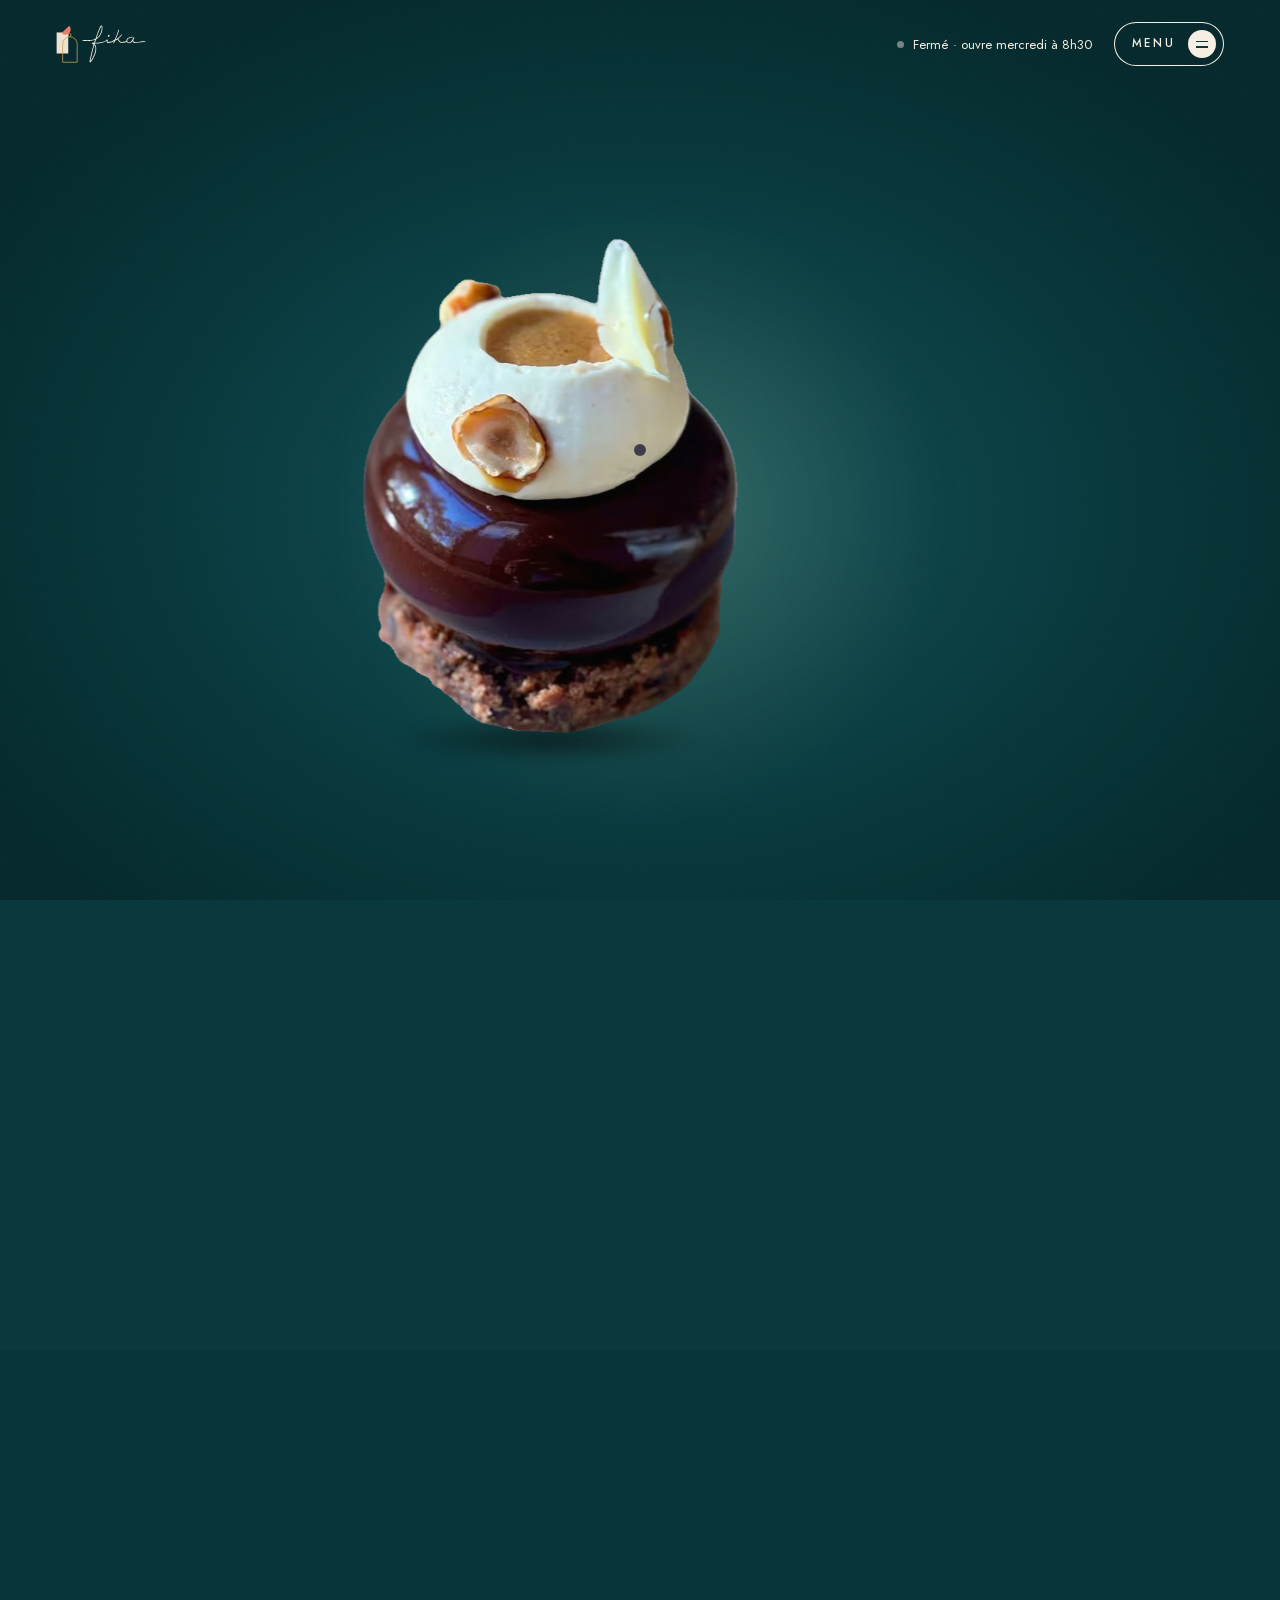
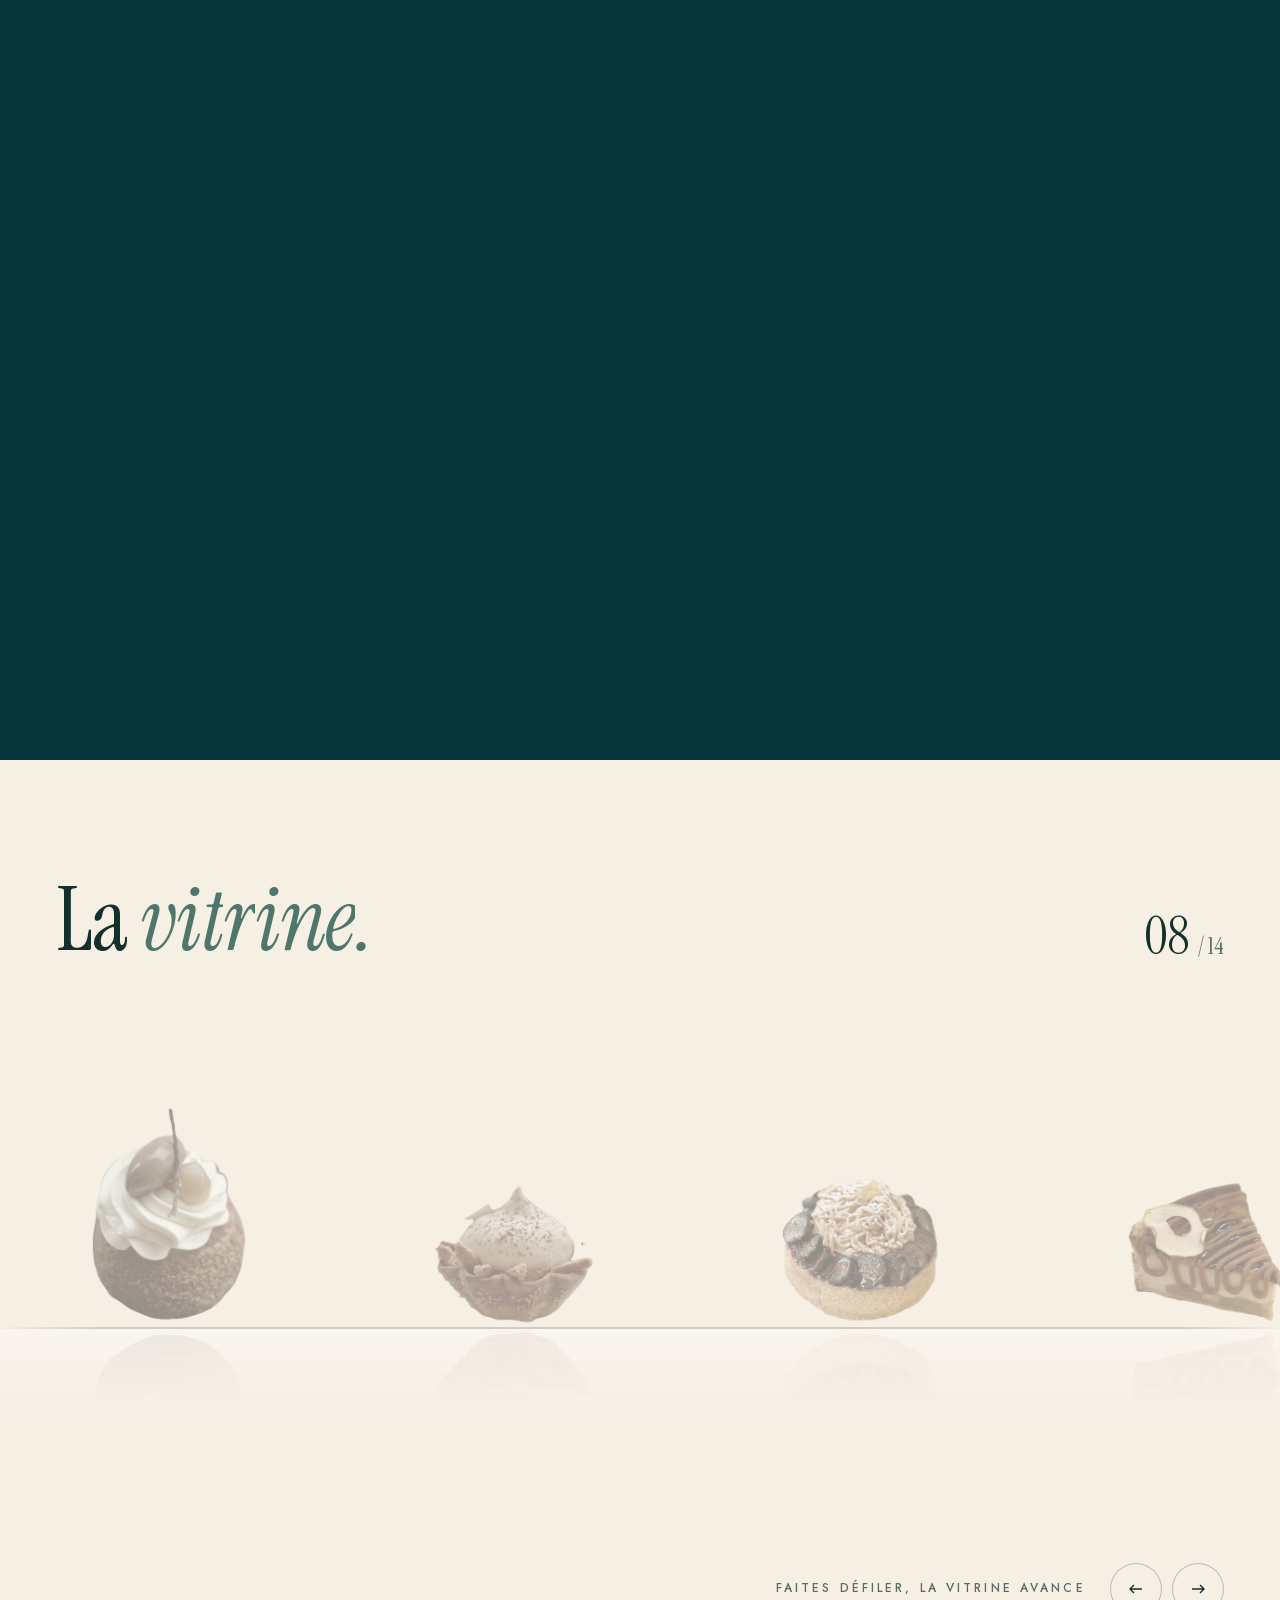
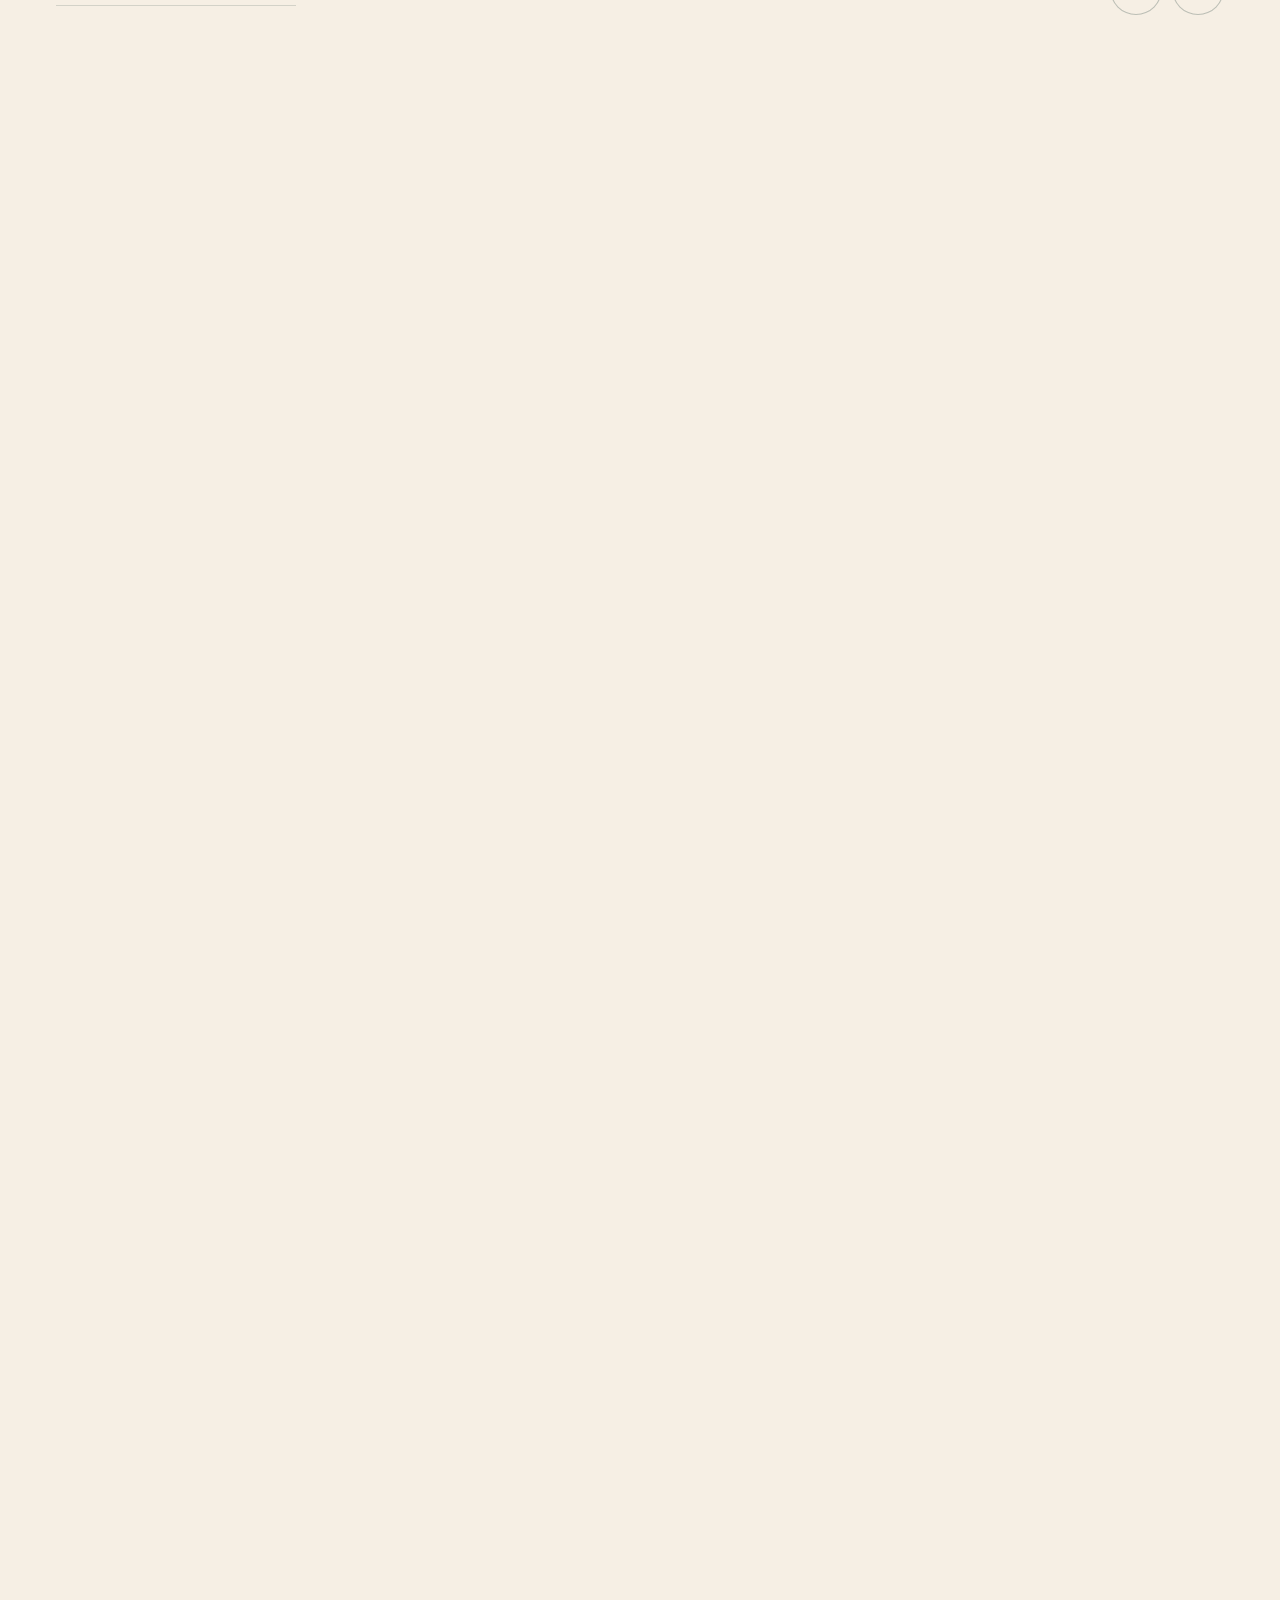
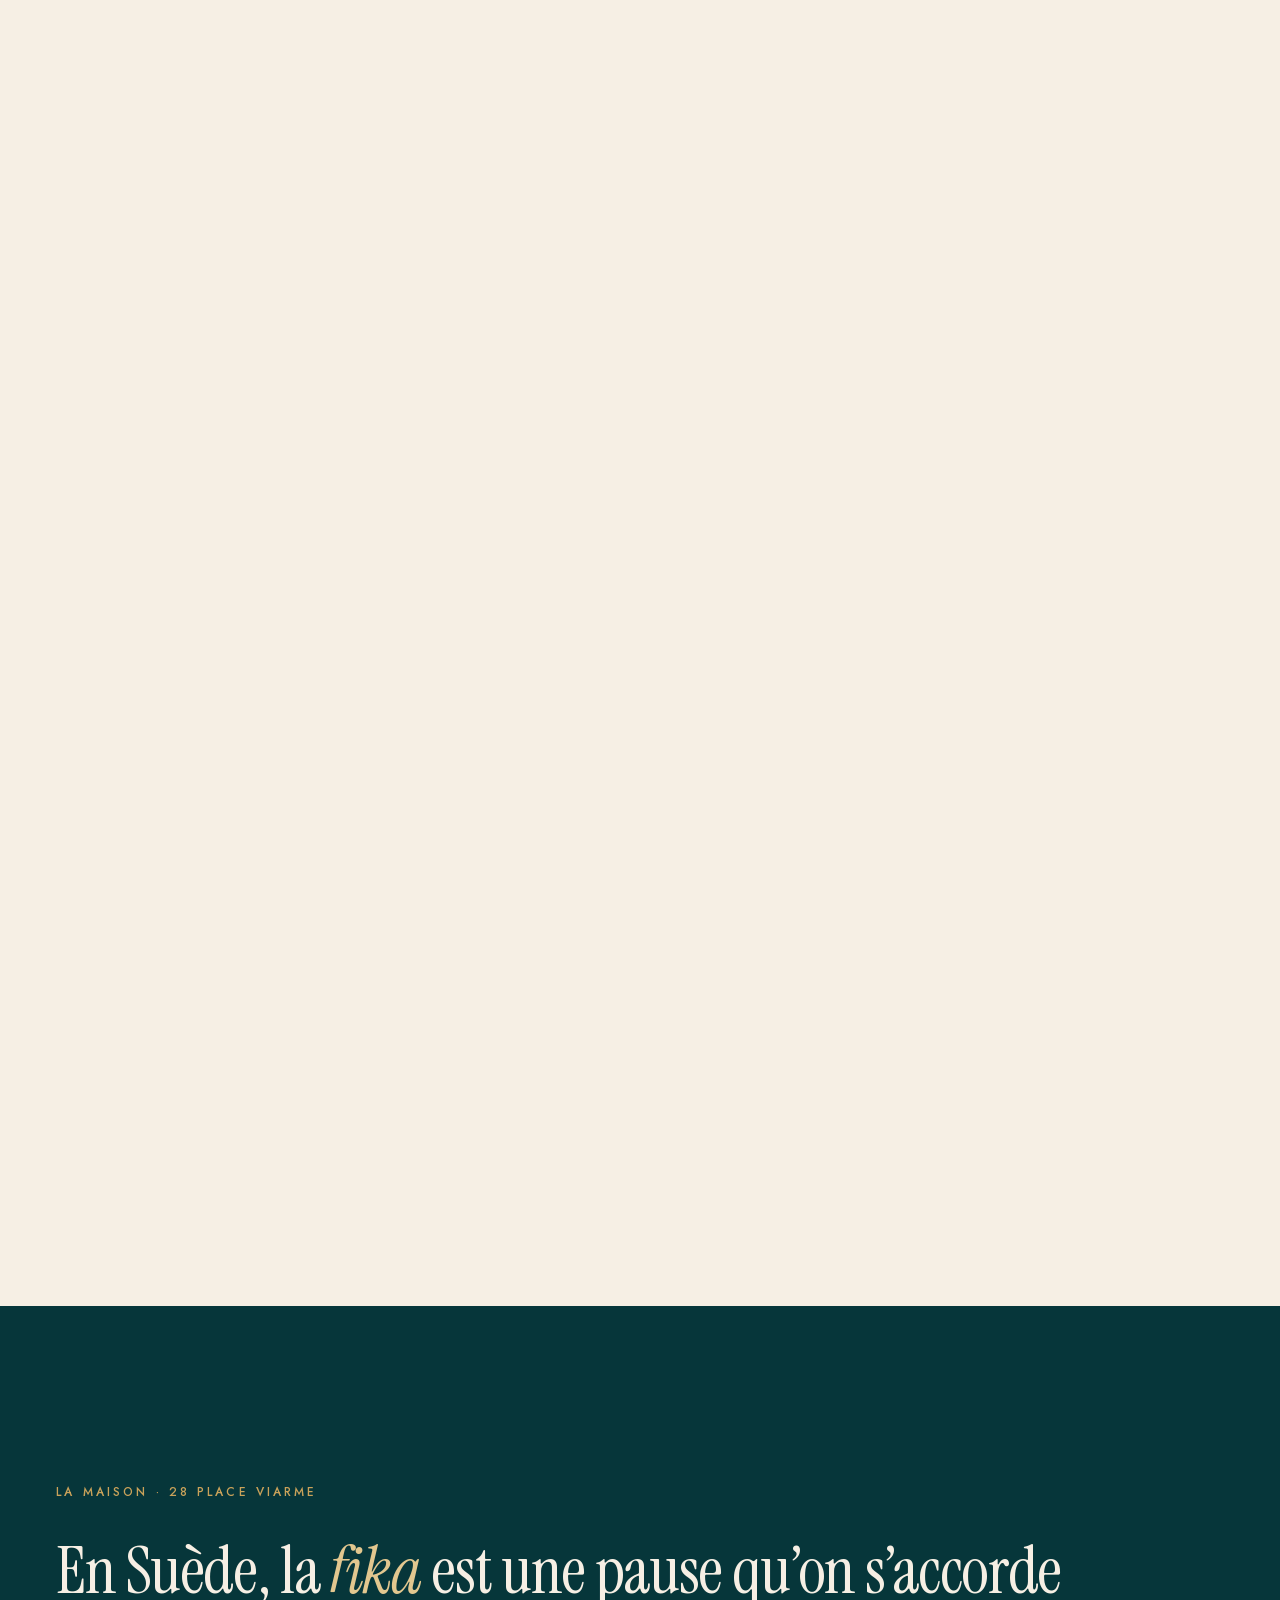
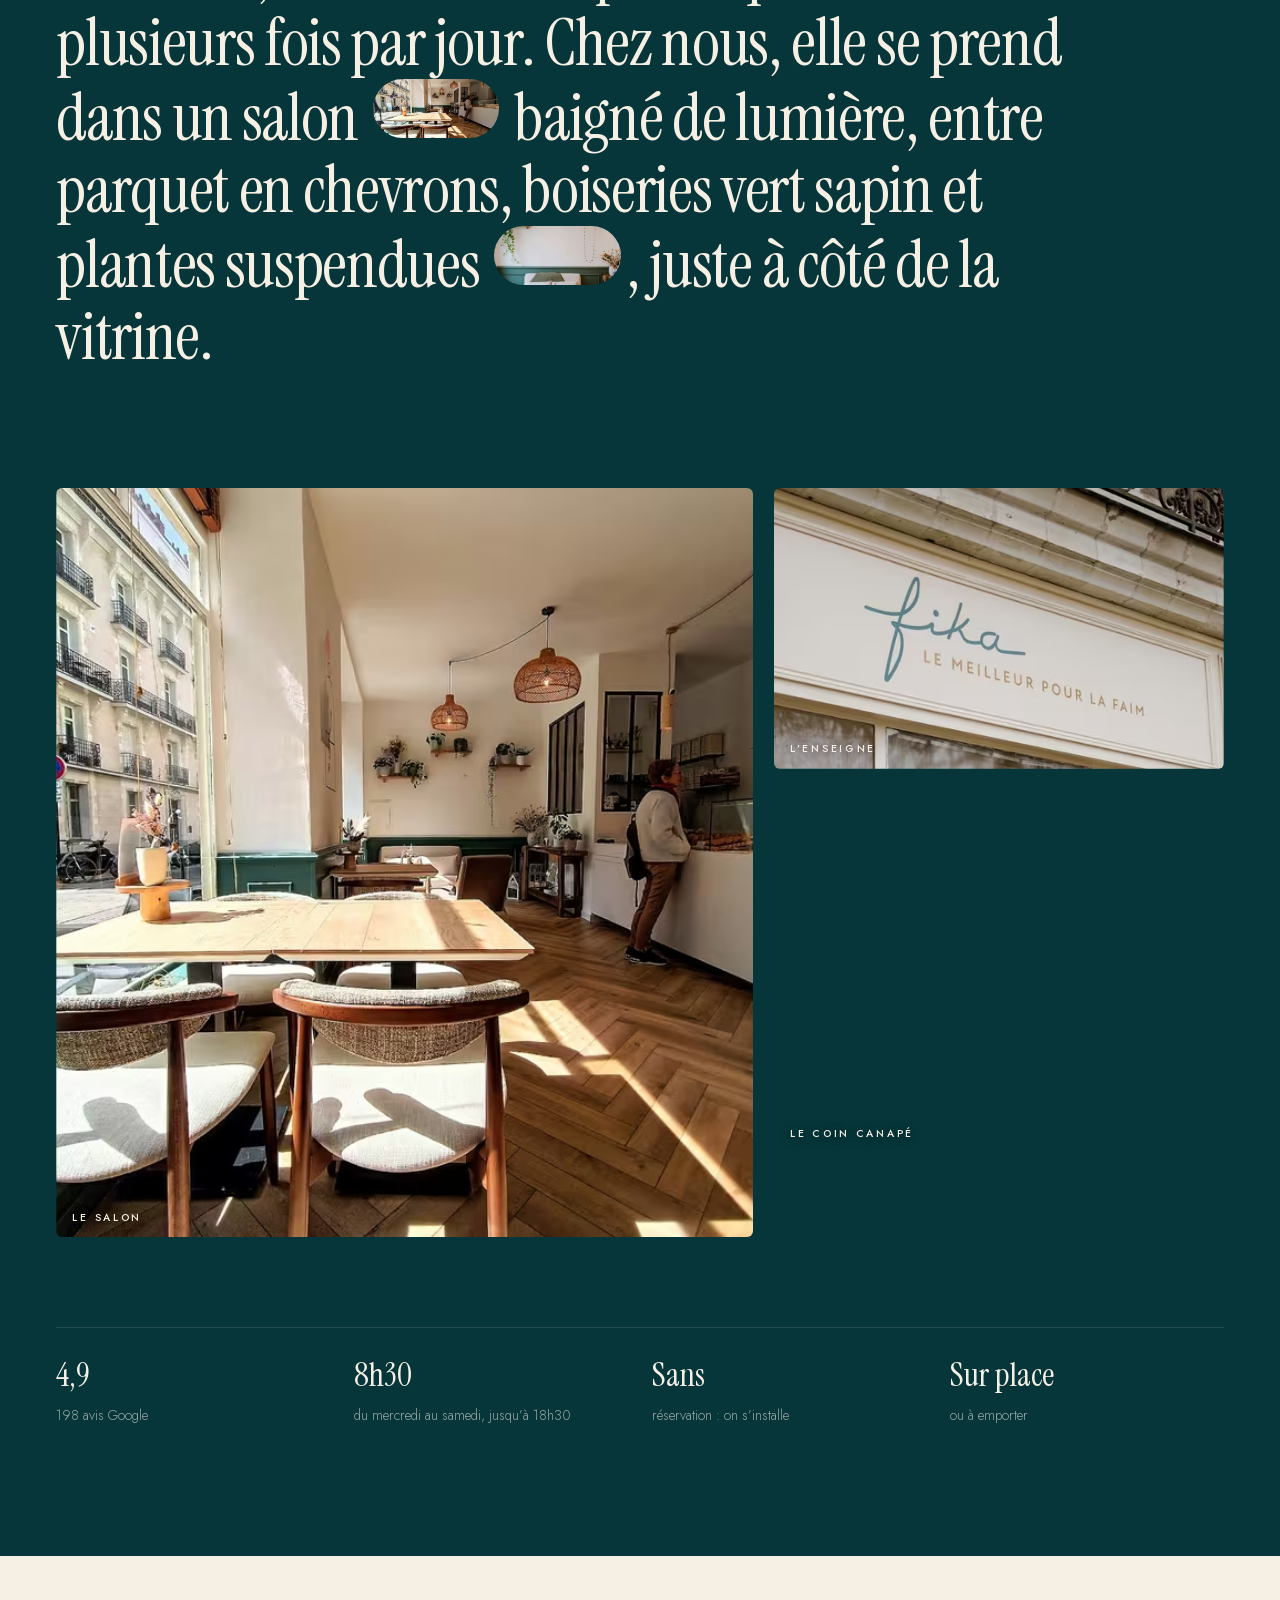
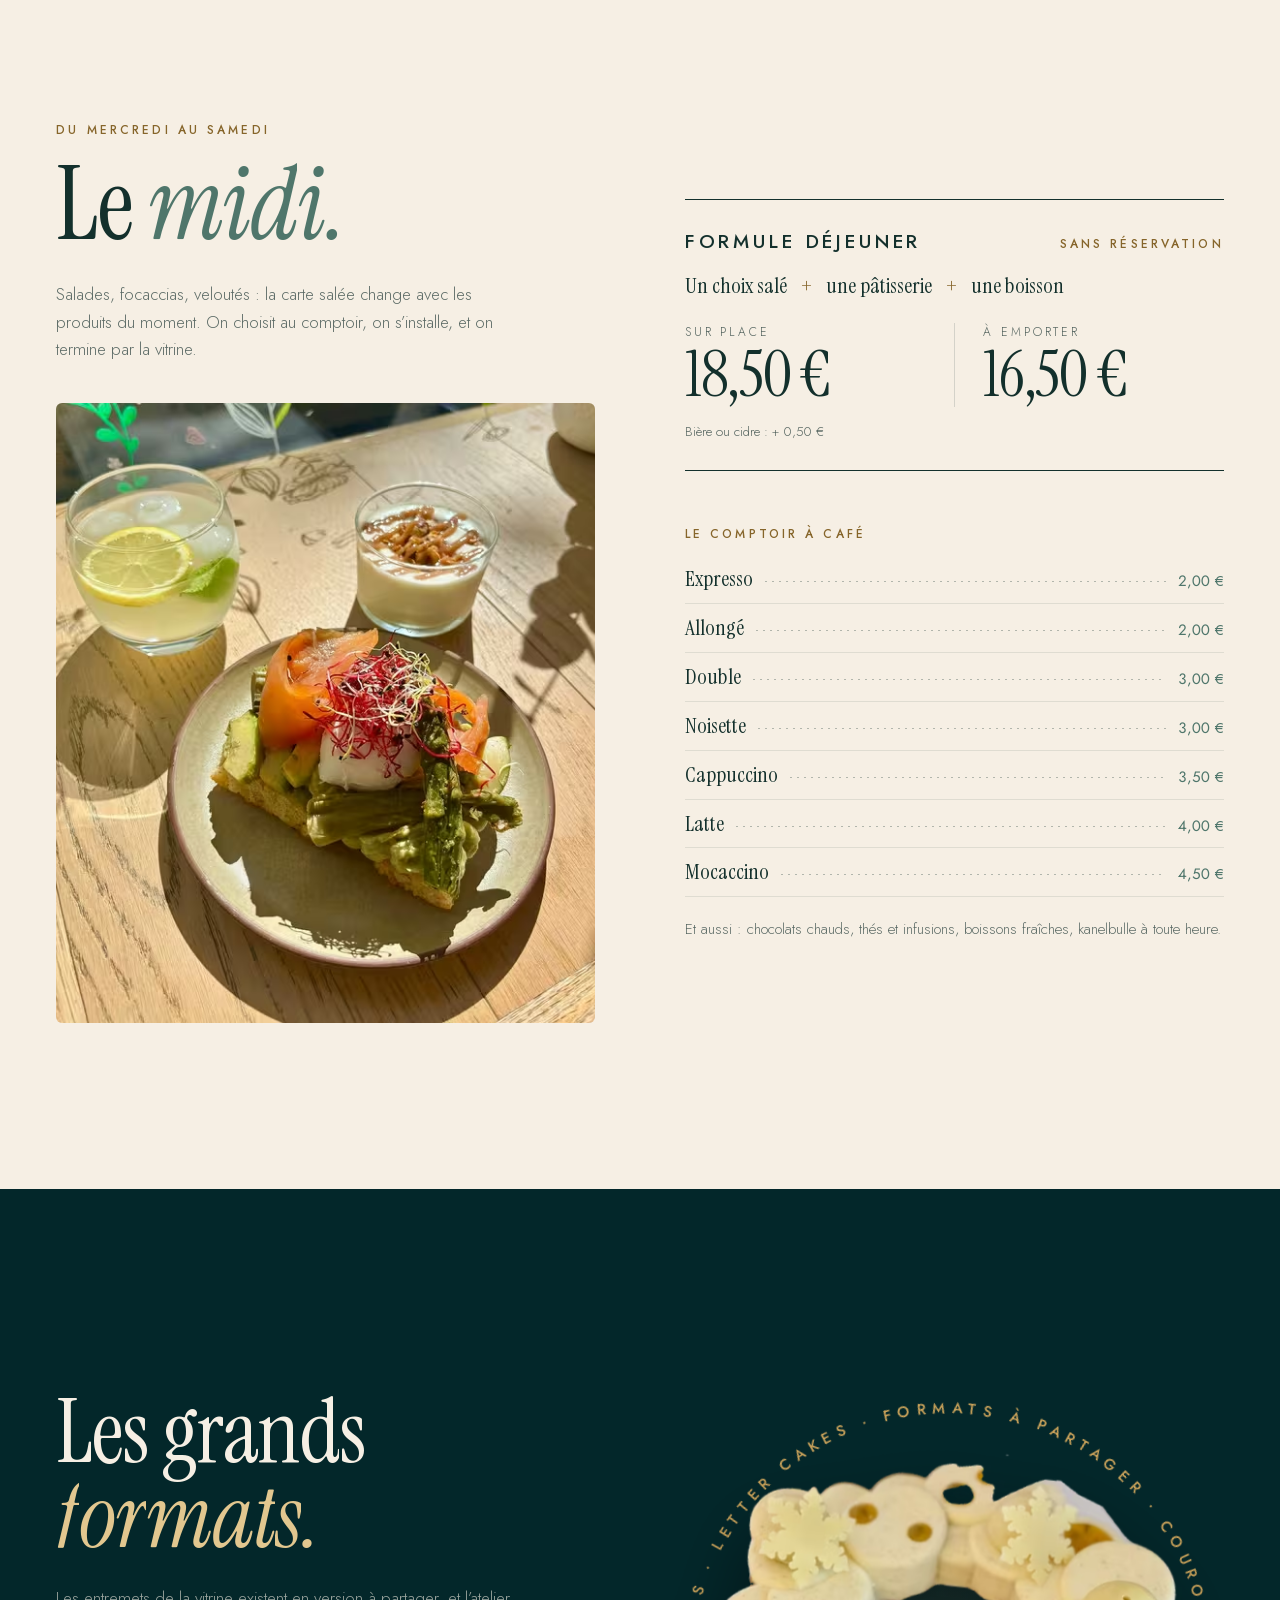
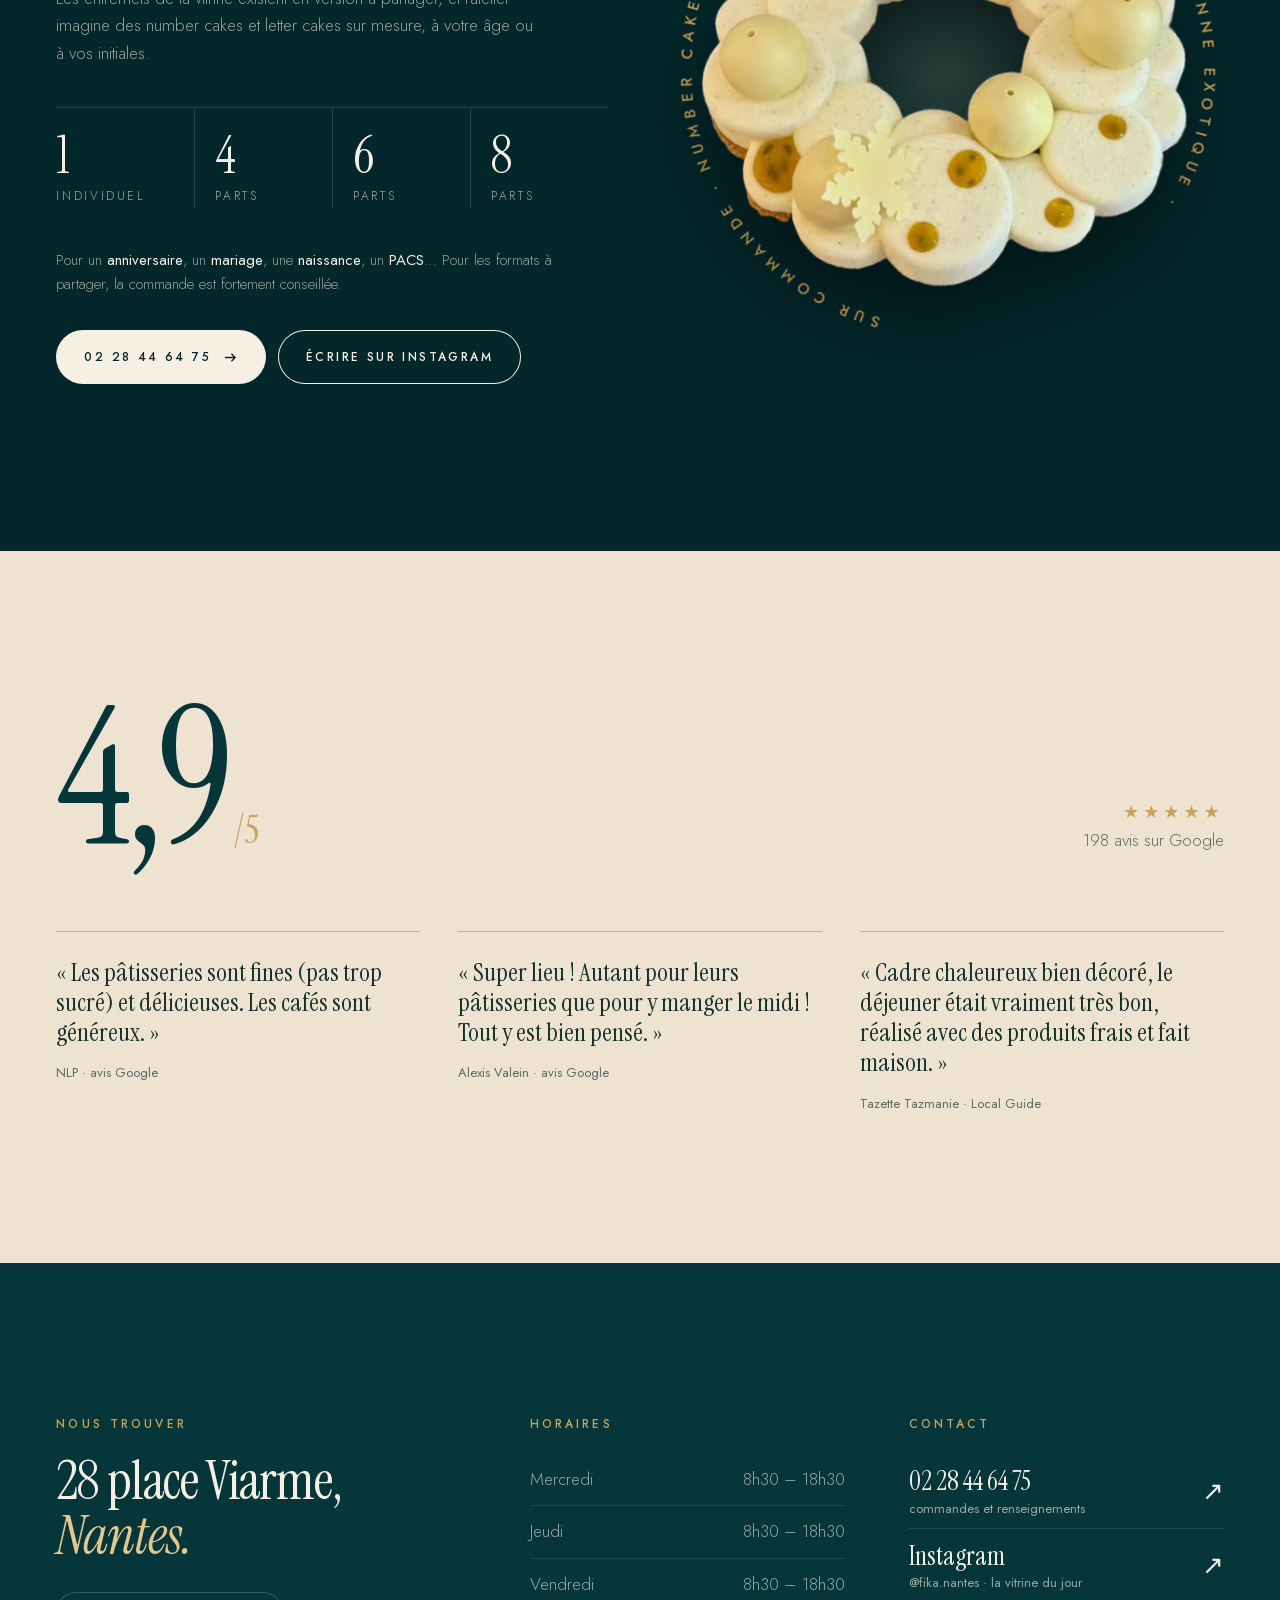
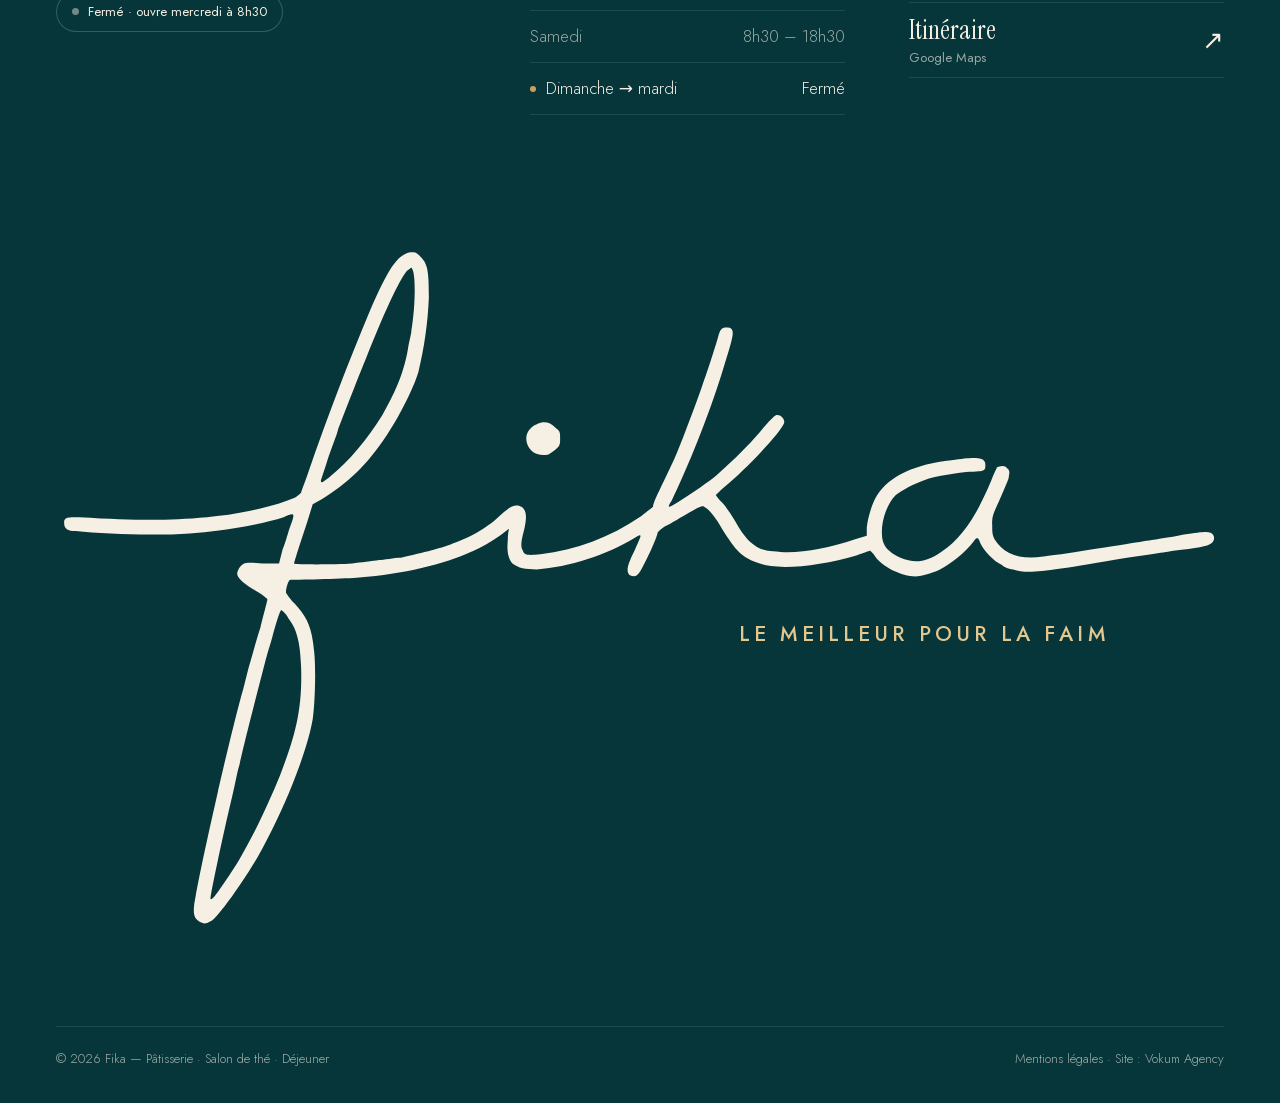
==== index.html @ 99908e69 "Fika — site v3 « haute pâtisserie » (accueil enseigne, anatomie au scroll, vitrine, maison, midi, co" ====
<!DOCTYPE html><html lang="fr" class="no-js"><head><meta charset="utf-8"><meta name="viewport" content="width=device-width,initial-scale=1"><title>Fika — Pâtisserie, salon de thé & déjeuner · Place Viarme, Nantes</title><meta name="description" content="Fika, pâtisserie, salon de thé et déjeuner au 28 place Viarme à Nantes. Pâtisseries de saison faites maison, formule déjeuner, sans réservation. Du mercredi au samedi, 8h30–18h30."><link rel="canonical" href="https://fika-site.vercel.app/"><meta name="theme-color" content="#06363A"><meta property="og:type" content="website"><meta property="og:locale" content="fr_FR"><meta property="og:title" content="Fika — Le meilleur pour la faim · Nantes"><meta property="og:description" content="Pâtisserie, salon de thé & déjeuner, 28 place Viarme à Nantes."><meta property="og:url" content="https://fika-site.vercel.app/"><meta property="og:image" content="https://fika-site.vercel.app/img/og.jpg"><meta name="twitter:card" content="summary_large_image"><link rel="icon" href="/favicon.svg" type="image/svg+xml"><link rel="apple-touch-icon" href="/apple-touch-icon.png"><link rel="preload" href="fonts/InstrumentSerif-normal.woff2" as="font" type="font/woff2" crossorigin><link rel="preload" href="fonts/Jost-normal.woff2" as="font" type="font/woff2" crossorigin><link rel="preload" as="image" type="image/avif" imagesrcset="img/p-choconoisette-560.avif 560w,img/p-choconoisette-1100.avif 1100w" imagesizes="(max-width:900px) 70vw, 34vw" fetchpriority="high"><script>document.documentElement.className='js'</script><style>@font-face{font-family:Instrument Serif;src:url(fonts/InstrumentSerif-normal.woff2)format("woff2");font-weight:400;font-style:normal;font-display:swap}@font-face{font-family:Instrument Serif;src:url(fonts/InstrumentSerif-italic.woff2)format("woff2");font-weight:400;font-style:italic;font-display:swap}@font-face{font-family:Jost;src:url(fonts/Jost-normal.woff2)format("woff2");font-weight:300 600;font-style:normal;font-display:swap}:root{--s0:#03272a;--s1:#06363a;--s2:#0b4247;--s3:#155258;--creme:#f6efe4;--lin:#eee3d1;--lin2:#e5d6bf;--or:#c9a25a;--orc:#e2c78f;--corail:#ec7a66;--sauge:#4f766b;--encre:#13302c;--gris:#5c6b66;--gris-c:#f6efe49e;--serif:"Instrument Serif",Georgia,serif;--sans:Jost,system-ui,sans-serif;--ease:cubic-bezier(.22,1,.36,1);--io:cubic-bezier(.76,0,.24,1);--spring:cubic-bezier(.34,1.56,.64,1);--pad:clamp(20px,4.4vw,72px)}*,:before,:after{box-sizing:border-box;margin:0;padding:0}html{-webkit-text-size-adjust:100%}body{background:var(--s1);color:var(--creme);font:300 17px/1.6 var(--sans);-webkit-font-smoothing:antialiased;overflow-x:clip}img,svg{max-width:100%;display:block}picture{display:contents}a{color:inherit;text-decoration:none}button{font:inherit;color:inherit;cursor:pointer;background:0 0;border:0}::selection{background:var(--or);color:var(--s0)}:focus-visible{outline:1.5px solid var(--or);outline-offset:4px;border-radius:3px}.sr{clip:rect(0 0 0 0);white-space:nowrap;width:1px;height:1px;position:absolute;overflow:hidden}.cap{font:500 12px/1.3 var(--sans);letter-spacing:.26em;text-transform:uppercase}.sign-t{font-family:var(--sans);text-transform:uppercase;letter-spacing:.2em;color:var(--orc);font-weight:500;line-height:1.2}.tagline{white-space:nowrap;margin:0;font-size:1.78cqw;position:absolute;top:51%;left:58.5%}.tagline i,.h1 i{opacity:0;transition:opacity .5s ease,transform .8s var(--ease);transition-delay:calc(2.2s + var(--i)*40ms);font-style:normal;display:inline-block;transform:translateY(.45em)}.ready .tagline i,.ready .h1 i,.sig.in .tagline i{opacity:1;transform:none}.sig .tagline i{transition-delay:calc(1.6s + var(--i)*40ms)}.gold{color:var(--or)}.serif{font-family:var(--serif);letter-spacing:-.015em;font-weight:400;line-height:.95}em{font-style:italic}.grain{z-index:90;pointer-events:none;opacity:.06;background-image:url("data:image/svg+xml,%3Csvg xmlns='http://www.w3.org/2000/svg' width='160' height='160'%3E%3Cfilter id='n'%3E%3CfeTurbulence type='fractalNoise' baseFrequency='.9' numOctaves='2' stitchTiles='stitch'/%3E%3CfeColorMatrix values='0 0 0 0 1 0 0 0 0 1 0 0 0 0 1 0 0 0 .55 0'/%3E%3C/filter%3E%3Crect width='160' height='160' filter='url(%23n)'/%3E%3C/svg%3E");position:fixed;inset:-50%}.ln{margin-bottom:-.08em;padding-bottom:.08em;display:block;overflow:hidden}.ln>span{transition:transform 1.2s var(--ease);transition-delay:calc(var(--d,0)*.11s);display:block;transform:translateY(105%)}.in .ln>span,.ln.in>span{transform:none}.chars .c{vertical-align:top;margin-bottom:-.12em;padding-bottom:.12em;display:inline-block;overflow:hidden}.chars .c>i{font-style:inherit;transition:transform .9s var(--spring);transition-delay:calc(var(--i)*24ms);display:inline-block;transform:translateY(110%)}.chars.in .c>i{transform:none}.chars .w{white-space:nowrap;display:inline-block}.up{opacity:0;transition:opacity .9s ease,transform 1.1s var(--ease);transition-delay:calc(var(--d,0)*.1s);transform:translateY(28px)}.up.in,.no-js .up,.no-js .ln>span,.no-js .chars .c>i{opacity:1;transform:none}.cur{z-index:95;pointer-events:none;background:var(--creme);mix-blend-mode:difference;width:12px;height:12px;transition:width .45s var(--ease),height .45s var(--ease),margin .45s var(--ease),background .3s;will-change:transform;border-radius:50%;place-items:center;margin:-6px 0 0 -6px;display:grid;position:fixed;top:0;left:0}.cur span{font:500 10px/1 var(--sans);letter-spacing:.2em;text-transform:uppercase;color:var(--s0);opacity:0;transition:opacity .25s}.cur.big{mix-blend-mode:normal;background:var(--creme);width:84px;height:84px;margin:-42px 0 0 -42px}.cur.big span{opacity:1}@media (hover:none),(pointer:coarse){.cur{display:none}}.nav{z-index:60;padding:22px var(--pad);transition:color .5s,transform .6s var(--ease);justify-content:space-between;align-items:center;display:flex;position:fixed;inset:0 0 auto}.nav.light{color:var(--encre)}.nav:before{content:"";z-index:-1;-webkit-backdrop-filter:blur(14px);opacity:0;background:#06363ad6;transition:opacity .4s,background .4s;position:absolute;inset:0}.nav.bar:before{opacity:1}.nav.light:before{background:#f6efe4e0}.menu-open .nav:before{opacity:0}.nav.hide{transform:translateY(-120%)}.brand{align-items:flex-end;gap:4px;display:flex}.brand .ic{width:22px;height:38px}.brand .sc{width:64px;height:38px}.nav__r{align-items:center;gap:22px;display:flex}.status{font:400 13px/1 var(--sans);white-space:nowrap;align-items:center;gap:9px;display:inline-flex}.status i{opacity:.45;background:currentColor;border-radius:50%;width:7px;height:7px}.status.open i{opacity:1;background:#6fd39e;box-shadow:0 0 0 4px #6fd39e2e}.mbtn{height:44px;font:500 11.5px/1 var(--sans);letter-spacing:.24em;text-transform:uppercase;border-radius:999px;align-items:center;gap:12px;padding:0 8px 0 18px;display:flex;box-shadow:inset 0 0 0 1px}.mbtn b{background:currentColor;border-radius:50%;place-content:center;gap:4px;width:28px;height:28px;display:grid}.mbtn b i{background:var(--s1);width:12px;height:1.5px;transition:transform .5s var(--ease);display:block}.nav.light .mbtn b i{background:var(--creme)}.menu-open .mbtn b i:first-child{transform:translateY(2.75px)rotate(45deg)}.menu-open .mbtn b i:last-child{transform:translateY(-2.75px)rotate(-45deg)}.menu{z-index:55;background:var(--s0);color:var(--creme);padding:120px var(--pad) 48px;clip-path:inset(0 0 100%);transition:clip-path .9s var(--io);visibility:hidden;grid-template-columns:1.2fr .8fr;align-items:end;display:grid;position:fixed;inset:0}.menu-open .menu{clip-path:inset(0);visibility:visible}.menu-open .nav{color:var(--creme)}.menu nav a{font:400 clamp(44px,7vw,104px)/1.02 var(--serif);letter-spacing:-.02em;opacity:0;transition:opacity .5s,transform .9s var(--ease),color .3s;align-items:baseline;gap:18px;display:flex;transform:translateY(40px)}.menu nav a small{font:500 11px/1 var(--sans);letter-spacing:.3em;color:var(--or)}.menu nav a:hover{color:var(--orc)}.menu-open .menu nav a{opacity:1;transition-delay:calc(.2s + var(--i)*60ms);transform:none}.menu__side{color:var(--gris-c);justify-items:start;gap:22px;font-size:15px;display:grid}.menu__pic{aspect-ratio:1;width:min(300px,100%);position:relative}.menu__pic img{object-fit:contain;opacity:0;width:100%;height:100%;transition:opacity .4s,transform .7s var(--spring);position:absolute;inset:0;transform:translateY(20px)rotate(-6deg)}.menu__pic img.on{opacity:1;transform:none}.stage{background:var(--s1);height:440vh;position:relative}.pin{isolation:isolate;height:100svh;position:sticky;top:0;overflow:hidden}.spot{z-index:-2;background:radial-gradient(60% 62% at 50% 56%,#145a60 0%,#0a4146 38%,#06363a 62%,#03272a 100%);position:absolute;inset:0}.spot:after{content:"";filter:blur(10px);width:70vmin;height:70vmin;opacity:var(--glow,1);background:radial-gradient(closest-side,#e2c78f29,#0000);border-radius:50%;position:absolute;top:50%;left:50%;translate:-50% -40%}.giant{z-index:-1;width:min(88vw,1440px);color:var(--creme);opacity:.96;will-change:transform,opacity,filter;position:absolute;top:50%;left:50%;translate:-50% -58%;container-type:inline-size}.giant svg{width:100%;height:auto;overflow:visible}.giant .pen{stroke-dasharray:1;stroke-dashoffset:1px}.ready .giant .pen{stroke-dashoffset:0;transition:stroke-dashoffset 2.3s cubic-bezier(.45,.05,.3,1) .35s}.px{width:var(--pw);height:var(--ph);margin:calc(var(--ph)*-.5) 0 0 calc(var(--pw)*-.5);will-change:transform;transform-style:preserve-3d;position:absolute;top:50%;left:50%}.px__in{opacity:0;transition:transform 1.5s var(--spring) .9s,opacity .5s ease .9s;position:absolute;inset:0;transform:translateY(-70vh)scale(.8)}.ready .px__in{opacity:1;transform:none}.px__tilt{transition:transform .8s var(--ease);position:absolute;inset:0}.band{will-change:transform;position:absolute;inset:0}.band img{object-fit:contain;width:100%;height:100%}.band--1 img{clip-path:inset(0 0 48%)}.band--2 img{clip-path:inset(51.9% 0 19.1%)}.band--3 img{clip-path:inset(80.8% 0 0)}.shadow{filter:blur(6px);z-index:-1;will-change:transform,opacity;background:radial-gradient(closest-side,#0000008c,#0000);border-radius:50%;height:9%;position:absolute;bottom:-3%;left:12%;right:12%}.h-kick{left:var(--pad);max-width:260px;position:absolute;top:110px}.h-kick p{color:var(--gris-c);margin-top:12px;font-size:14px}.h1{display:none}.h1 em{color:var(--orc)}.h-side{right:var(--pad);text-align:right;justify-items:end;gap:10px;display:grid;position:absolute;bottom:clamp(30px,6vh,66px)}.h-side .serif{font-size:clamp(26px,2.4vw,36px)}.hint{color:var(--gris-c);align-items:center;gap:12px;display:flex}.hint i{background:#f6efe433;width:1px;height:38px;position:relative;overflow:hidden}.hint i:after{content:"";background:var(--or);width:1px;height:40%;animation:drip 2.2s var(--io) infinite;position:absolute;top:-40%;left:0}@keyframes drip{to{top:100%}}.fade-h{transition:opacity .5s ease,transform .8s var(--ease)}.a-head{left:var(--pad);max-width:min(420px,29vw);position:absolute;top:clamp(96px,14vh,140px)}.a-head h2{margin-top:16px;font-size:clamp(40px,3.9vw,68px)}.a-head h2 em{color:var(--orc)}.a-head p{color:var(--gris-c);max-width:400px;margin-top:18px}.lab{opacity:0;will-change:transform,opacity;width:min(330px,28vw);position:absolute;top:0;left:0}.lab__line{background:linear-gradient(90deg,transparent,var(--or));transform-origin:100%;height:1px;position:absolute;top:.7em;right:100%}.lab__line:before{content:"";background:var(--or);border-radius:50%;width:7px;height:7px;position:absolute;top:-3px;left:-3px}.lab b{font:400 clamp(24px,2vw,32px)/1.05 var(--serif);margin:8px 0;display:block}.lab p{color:var(--gris-c);font-size:14.5px}.a-end{left:var(--pad);opacity:0;max-width:min(560px,44vw);position:absolute;top:50%;translate:0 -50%}.a-end .serif{font-size:clamp(40px,4.6vw,78px)}.a-end .serif em{color:var(--orc)}.a-end p{color:var(--gris-c);max-width:420px;margin-top:22px}.a-end .tags{flex-wrap:wrap;gap:10px;margin-top:26px;display:flex}.tag{height:34px;font:500 11px/1 var(--sans);letter-spacing:.2em;text-transform:uppercase;color:var(--orc);border-radius:999px;align-items:center;padding:0 16px;display:inline-flex;box-shadow:inset 0 0 0 1px #c9a25a80}.prog{right:var(--pad);opacity:0;gap:10px;transition:opacity .4s;display:grid;position:absolute;top:50%;translate:0 -50%}.prog i{background:#f6efe42e;width:2px;height:28px;display:block;position:relative;overflow:hidden}.prog i:after{content:"";background:var(--or);transform:scaleY(var(--f,0));transform-origin:top;position:absolute;inset:0}.vit{background:var(--creme);color:var(--encre);position:relative}.vit__track{height:var(--vh,900vh)}.vit__pin{height:100svh;position:sticky;top:0;overflow:hidden}.vit__head{left:var(--pad);right:var(--pad);z-index:3;justify-content:space-between;align-items:flex-end;gap:30px;display:flex;position:absolute;top:clamp(96px,13vh,130px)}.vit__head h2{font-size:clamp(54px,7vw,120px)}.vit__head h2 em{color:var(--sauge)}.vit__head p{max-width:330px;color:var(--gris);font-size:15px}.vit__head .count{font:400 clamp(40px,4vw,64px)/1 var(--serif);font-variant-numeric:tabular-nums;color:var(--encre);white-space:nowrap}.count small{color:var(--gris);font-size:.45em}.shelf{background:linear-gradient(90deg,#0000,#13302c2e 8% 92%,#0000);height:2px;position:absolute;top:63%;left:0;right:0}.shelf:after{content:"";opacity:.7;background:linear-gradient(#ffffff8c,#fff0);height:90px;position:absolute;top:2px;left:0;right:0}.row{will-change:transform;height:100%;display:flex;position:absolute;top:0;left:0}.item{width:var(--iw);flex:none;height:100%;position:relative}.item__p{transform-origin:50% 100%;width:78%;height:46%;translate:-50%;transform:scale(var(--sc,.62));opacity:var(--op,.5);filter:saturate(var(--sat,.6));transition:transform .2s linear,opacity .2s linear;position:absolute;bottom:37%;left:50%}.item__p img{object-fit:contain;object-position:50% 100%;width:100%;height:100%;position:absolute;inset:0}.item__p .refl{opacity:.14;height:100%;position:absolute;top:100%;left:0;right:0;transform:scaleY(-1);-webkit-mask-image:linear-gradient(0deg,#000 0,#0000 32%);mask-image:linear-gradient(0deg,#000 0,#0000 32%)}.item__p .refl img{object-position:50% 100%}.cap-box{text-align:center;z-index:3;width:min(560px,86vw);position:absolute;top:69%;left:50%;translate:-50%}.cap-box .cap{color:var(--or)}.cap-box h3{font:500 clamp(17px,1.6vw,24px)/1.3 var(--sans);letter-spacing:.2em;text-transform:uppercase;margin:12px 0}.cap-box p{color:var(--gris);min-height:3.2em;font-size:15px}.cap-box .swap{transition:opacity .35s ease,transform .5s var(--ease)}.cap-box.out .swap{opacity:0;transform:translateY(10px)}.vit__nav{right:var(--pad);z-index:3;align-items:center;gap:10px;display:flex;position:absolute;bottom:clamp(24px,5vh,48px)}.vit__hint{color:var(--gris);margin-right:14px}.vit__nav button{border-radius:50%;place-items:center;width:52px;height:52px;transition:background .3s,color .3s;display:grid;box-shadow:inset 0 0 0 1px #13302c40}.vit__nav button:hover{background:var(--encre);color:var(--creme)}.vit__nav svg{width:18px;height:18px}.vit__bar{left:var(--pad);z-index:3;background:#13302c26;width:min(240px,30vw);height:1px;position:absolute;bottom:clamp(40px,6vh,64px)}.vit__bar i{background:var(--encre);transform-origin:0;transform:scaleX(var(--f,0));position:absolute;inset:0}.maison{background:var(--s1);padding:clamp(110px,14vw,200px) 0 clamp(90px,10vw,150px);position:relative}.wrap{padding:0 var(--pad);max-width:1480px;margin:0 auto}.stmt{font:400 clamp(38px,5.2vw,92px)/1.08 var(--serif);letter-spacing:-.02em;max-width:15.5em}.stmt .wd{opacity:.16;transition:opacity .25s linear}.stmt .wd.lit{opacity:1}.stmt em{color:var(--orc)}.pill{vertical-align:.02em;opacity:.16;border-radius:999px;width:1.9em;height:.9em;margin:0 .08em;transition:opacity .25s;display:inline-block;position:relative;overflow:hidden}.pill.lit{opacity:1}.pill img{object-fit:cover;width:100%;height:100%;position:absolute;inset:0}.gal{grid-template-rows:auto auto;grid-template-columns:1.55fr 1fr;gap:clamp(14px,1.6vw,24px);margin-top:clamp(70px,9vw,130px);display:grid}.gal figure{border-radius:6px;position:relative;overflow:hidden}.gal img{object-fit:cover;width:100%;height:100%;transition:transform 1.8s var(--ease);transform:scale(1.18)}.gal figure{clip-path:inset(100% 0 0);transition:clip-path 1.4s var(--io)}.gal figure.in{clip-path:inset(0)}.gal figure.in img{transform:scale(1)}.gal .g1{aspect-ratio:4/4.3;grid-row:span 2}.gal .g2,.gal .g3{aspect-ratio:16/10}.gal figcaption{font:500 10.5px/1 var(--sans);letter-spacing:.26em;text-transform:uppercase;color:var(--creme);text-shadow:0 1px 10px #00000080;position:absolute;bottom:14px;left:16px}.facts{border-top:1px solid #f6efe41f;grid-template-columns:repeat(4,1fr);gap:24px;margin-top:clamp(60px,7vw,100px);padding-top:30px;display:grid}.facts b{font:400 clamp(30px,2.6vw,44px)/1 var(--serif);color:var(--creme);margin-bottom:10px;display:block}.facts span{color:var(--gris-c);font-size:14px}.midi{background:var(--creme);color:var(--encre);padding:clamp(110px,13vw,190px) 0}.midi__grid{grid-template-columns:1fr 1fr;align-items:start;gap:clamp(40px,7vw,130px);display:grid}.midi h2{font-size:clamp(60px,8vw,140px)}.midi h2 em{color:var(--sauge)}.midi__lead{color:var(--gris);max-width:440px;margin:28px 0 40px}.midi__ph{aspect-ratio:4/4.6;clip-path:inset(0 0 100%);transition:clip-path 1.4s var(--io);border-radius:6px;position:relative;overflow:hidden}.midi__ph.in{clip-path:inset(0)}.midi__ph img{object-fit:cover;width:100%;height:100%}.formule{border-top:1px solid var(--encre);border-bottom:1px solid var(--encre);margin-bottom:56px;padding:30px 0 28px}.formule__t{justify-content:space-between;align-items:baseline;gap:20px;display:flex}.formule__t h3{color:var(--encre);font-size:clamp(17px,1.5vw,22px)}.formule__eq{font:400 clamp(20px,1.7vw,26px)/1.2 var(--serif);flex-wrap:wrap;align-items:center;gap:10px 14px;margin:20px 0 24px;display:flex}.formule__eq i{color:var(--or);font-style:normal}.prix{grid-template-columns:1fr 1fr;display:grid}.prix div+div{border-left:1px solid #13302c26;padding-left:28px}.prix small{color:var(--gris);letter-spacing:.24em;text-transform:uppercase;font-size:12px;display:block}.prix b{font:400 clamp(54px,5vw,84px)/1 var(--serif);letter-spacing:-.02em}.formule__n{color:var(--gris);margin-top:14px;font-size:13.5px}.carte h3{margin-bottom:12px}.carte ul{list-style:none}.carte li{font:400 clamp(21px,1.7vw,26px)/1.1 var(--serif);border-bottom:1px solid #13302c1a;align-items:baseline;gap:12px;padding:12px 0;display:flex}.carte li i{background:repeating-linear-gradient(90deg,#13302c4d 0 2px,#0000 2px 7px);flex:1;height:1px;translate:0 -4px}.carte li b{font:400 15px/1 var(--sans);font-variant-numeric:tabular-nums;color:var(--sauge)}.carte__more{color:var(--gris);margin-top:20px;font-size:15px}.cmd{background:var(--s0);padding:clamp(110px,13vw,190px) 0;position:relative;overflow:hidden}.cmd__grid{grid-template-columns:1fr 1fr;align-items:center;gap:clamp(30px,5vw,90px);display:grid}.cmd h2{font-size:clamp(56px,7vw,120px)}.cmd h2 em{color:var(--orc)}.cmd p.lead{color:var(--gris-c);max-width:480px;margin:26px 0 40px}.cmd__vis{aspect-ratio:1;position:relative}.cmd__vis .halo{background:radial-gradient(closest-side,#e2c78f2e,#0000 70%);border-radius:50%;position:absolute;inset:6%}.cmd__vis img{object-fit:contain;will-change:transform;filter:drop-shadow(0 40px 40px #00000073);width:92%;height:92%;position:absolute;inset:4%}.ring{will-change:transform;width:100%;height:100%;position:absolute;inset:0;overflow:visible}.ring text{font:500 11px var(--sans);letter-spacing:.42em;fill:var(--or);text-transform:uppercase}.formats{border-top:1px solid #f6efe424;grid-template-columns:repeat(4,1fr);margin-bottom:40px;display:grid}.formats div{padding:22px 0 0}.formats div+div{border-left:1px solid #f6efe424;padding-left:20px}.formats b{font:400 clamp(44px,4vw,68px)/1 var(--serif);display:block}.formats span{letter-spacing:.22em;text-transform:uppercase;color:var(--gris-c);font-size:12px}.occ{color:var(--gris-c);margin-bottom:34px;font-size:15px}.occ b{color:var(--creme);font-weight:400}.btns{flex-wrap:wrap;gap:12px;display:flex}.btn{height:54px;font:500 12px/1 var(--sans);letter-spacing:.2em;text-transform:uppercase;isolation:isolate;transition:color .45s var(--ease);border-radius:999px;align-items:center;gap:12px;padding:0 28px;display:inline-flex;position:relative;overflow:hidden}.btn:before{content:"";z-index:-1;border-radius:inherit;background:var(--h,var(--or));transform-origin:100%;transition:transform .55s var(--ease);position:absolute;inset:0;transform:scaleX(0)}.btn:hover:before{transform-origin:0;transform:scale(1)}.btn--c{background:var(--creme);color:var(--s0)}.btn--c:hover{color:var(--s0)}.btn--o{box-shadow:inset 0 0 0 1px}.btn--o:hover{color:var(--s0)}.btn--d{background:var(--encre);color:var(--creme);--h:var(--sauge)}.btn svg{width:15px;height:15px;transition:transform .5s var(--ease)}.btn:hover svg{transform:translate(4px)}.avis{background:var(--lin);color:var(--encre);padding:clamp(100px,12vw,170px) 0}.avis__top{flex-wrap:wrap;justify-content:space-between;align-items:flex-end;gap:30px;margin-bottom:clamp(50px,6vw,90px);display:flex}.avis__n{font:400 clamp(120px,15vw,250px)/.78 var(--serif);letter-spacing:-.04em;color:var(--s1)}.avis__n small{letter-spacing:0;color:var(--or);margin-left:.2em;font-size:.2em}.avis__m{color:var(--gris);text-align:right}.avis__m .st{color:var(--or);letter-spacing:4px;font-size:18px;display:block}.quotes{grid-template-columns:repeat(3,1fr);gap:clamp(26px,3vw,50px);display:grid}.quotes blockquote{font:400 clamp(24px,2vw,32px)/1.18 var(--serif);border-top:1px solid #13302c40;padding-top:26px}.quotes cite{font:400 13px/1 var(--sans);color:var(--gris);margin-top:18px;font-style:normal;display:block}.foot{background:var(--s1);padding:clamp(100px,12vw,170px) 0 34px;overflow:hidden}.foot__grid{grid-template-columns:1.3fr 1fr 1fr;gap:clamp(30px,5vw,80px);display:grid}.foot h3{color:var(--or);margin-bottom:22px}.addr{font:400 clamp(40px,4.2vw,68px)/1.02 var(--serif);letter-spacing:-.02em}.addr em{color:var(--orc)}.foot .status{border-radius:999px;height:40px;margin-top:28px;padding:0 16px;box-shadow:inset 0 0 0 1px #f6efe433}.hours{list-style:none}.hours li{color:var(--gris-c);border-bottom:1px solid #f6efe41a;justify-content:space-between;gap:16px;padding:12px 0;display:flex}.hours li.today{color:var(--creme)}.hours li.today span:first-child:before{content:"";background:var(--or);border-radius:50%;width:6px;height:6px;margin-right:10px;display:inline-block;translate:0 -2px}.links a{font:400 26px/1.1 var(--serif);transition:color .3s,padding .5s var(--ease);border-bottom:1px solid #f6efe41a;justify-content:space-between;align-items:center;padding:13px 0;display:flex}.links a:hover{color:var(--orc);padding-left:8px}.links small{font:400 13px/1 var(--sans);color:var(--gris-c);margin-top:6px;display:block}.sig{color:var(--creme);margin-top:clamp(80px,10vw,150px);padding-bottom:4cqw;position:relative;container-type:inline-size}.sig svg{width:100%;height:auto;overflow:visible}.sig .pen{stroke-dasharray:1;stroke-dashoffset:1px;transition:stroke-dashoffset 2.4s cubic-bezier(.45,.05,.3,1)}.sig.in .pen{stroke-dashoffset:0}.sig__t{color:var(--or);justify-content:space-between;align-items:center;gap:20px;margin-top:6px;display:flex}.bottom{color:var(--gris-c);border-top:1px solid #f6efe41a;flex-wrap:wrap;justify-content:space-between;gap:12px;margin-top:40px;padding-top:22px;font-size:13px;display:flex}.bottom a:hover{color:var(--creme)}@media (width<=900px){body{font-size:16px}.nav{padding:16px var(--pad)}.nav .status{display:none}.menu{grid-template-columns:1fr;align-content:end}.menu__pic{display:none}.stage{height:400vh}.h-kick{top:86px}.h-kick p,.giant .tagline{display:none}.h1{left:var(--pad);right:var(--pad);font-size:clamp(17px,5.4vw,24px);line-height:1.5;display:block;position:absolute;bottom:150px}.giant{width:128vw;translate:-50% -78%}.h-side{left:var(--pad);text-align:left;justify-items:start;bottom:30px;right:auto}.sig .tagline{text-align:center;margin-top:14px;font-size:12px;display:block;position:static}.sig{padding-bottom:0}.menu__side{margin-top:34px}.menu nav a{font-size:clamp(42px,12vw,60px);line-height:1.08}.h-side .serif{font-size:22px}.a-head{max-width:none;right:var(--pad);top:86px}.a-head h2{font-size:clamp(36px,10vw,56px)}.a-head p{display:none}.lab{width:44vw}.lab p:not(.cap){display:none}.lab .cap{letter-spacing:.22em;font-size:9.5px}.lab b{font-size:20px}.lab p{font-size:12.5px;line-height:1.45}.a-end{max-width:none;right:var(--pad);top:auto;bottom:40px;translate:none}.a-end .serif{font-size:clamp(34px,9vw,52px)}.prog{display:none}.vit__head{flex-direction:column;align-items:flex-start;gap:12px;top:84px}.vit__head h2{font-size:clamp(48px,14vw,76px)}.vit__head .count{font-size:34px;position:absolute;top:0;right:0}.vit__hint{display:none}.shelf{top:60%}.item__p{height:34%;bottom:40%}.cap-box{top:64%}.vit__nav{left:var(--pad);right:var(--pad);justify-content:space-between}.vit__bar{display:none}.gal{grid-template-columns:1fr}.gal .g1{aspect-ratio:4/3.4;grid-row:auto}.facts{grid-template-columns:1fr 1fr}.midi__grid,.cmd__grid,.foot__grid{grid-template-columns:1fr}.midi__ph{aspect-ratio:4/3.4}.cmd__vis{order:-1;width:100%;max-width:420px;margin:0 auto}.formats{grid-template-columns:repeat(2,1fr)}.formats div:nth-child(3){border-left:0;padding-left:0}.quotes{grid-template-columns:1fr}.avis__m{text-align:left}}@media (prefers-reduced-motion:reduce){*,:before,:after{transition-duration:.01ms!important;transition-delay:0s!important;animation-duration:.01ms!important}}.vit .gold,.midi .gold,.avis .gold,.cap-box .cap,.formule__eq i{color:#86652a}.stmt .wd,.pill{opacity:.3}
</style><script type="application/ld+json">{"@context": "https://schema.org", "@type": ["Bakery", "CafeOrCoffeeShop"], "name": "Fika", "description": "Pâtisserie, salon de thé et déjeuner à Nantes, place Viarme.", "slogan": "Le meilleur pour la faim", "url": "https://fika-site.vercel.app/", "telephone": "+33228446475", "image": "https://fika-site.vercel.app/img/og.jpg", "address": {"@type": "PostalAddress", "streetAddress": "28 place Viarme", "postalCode": "44000", "addressLocality": "Nantes", "addressCountry": "FR"}, "geo": {"@type": "GeoCoordinates", "latitude": 47.2205193, "longitude": -1.563011}, "openingHoursSpecification": [{"@type": "OpeningHoursSpecification", "dayOfWeek": ["Wednesday", "Thursday", "Friday", "Saturday"], "opens": "08:30", "closes": "18:30"}], "servesCuisine": ["Pâtisserie", "Salon de thé", "Déjeuner"], "acceptsReservations": false, "priceRange": "€", "sameAs": ["https://www.instagram.com/fika.nantes/"]}</script></head><body><svg width="0" height="0" style="position:absolute" aria-hidden="true"><defs><path id="scr" d="M213 979C219 976 240 947 254 923C276 884 296 834 301 805C303 792 304 758 302 745C300 725 296 717 285 705C281 701 278 696 278 696C278 692 280 685 282 685C291 685 331 684 341 683C392 679 436 666 462 647C466 644 470 641 470 641C470 641 469 645 469 650C468 660 469 666 473 671C478 675 484 676 494 676C522 674 553 664 578 649C581 647 583 646 583 647C584 647 581 653 578 660C571 674 571 678 574 681C579 683 581 682 585 674C590 665 598 647 598 644C599 643 601 641 604 639C607 638 615 633 622 629C634 622 636 621 638 622C642 624 648 631 654 642C666 661 671 666 686 671C702 677 739 673 769 664C775 662 780 660 781 660C781 660 783 662 784 663C790 674 810 683 822 682C830 680 835 679 841 676C851 671 863 661 870 652C871 650 873 649 873 649C874 649 875 651 876 654C879 660 887 669 894 672C896 674 901 676 904 676C917 680 926 679 1002 666C1018 664 1036 661 1042 660C1062 658 1072 656 1074 654C1077 652 1078 649 1076 646C1074 643 1070 643 1051 646C1043 648 1033 649 1028 650C1021 651 1009 653 958 661C947 663 934 664 930 665C910 668 896 663 888 650C886 646 886 644 886 638C886 631 886 630 892 617C895 610 899 601 900 598C901 592 901 592 900 590C898 588 897 587 895 587C893 587 891 588 890 588C890 589 887 594 885 600C872 631 859 650 842 661C829 670 819 671 807 666C795 660 791 655 791 644C791 632 796 619 803 612C808 608 819 602 828 599C836 596 855 593 866 592C877 592 880 591 880 588C881 580 876 578 851 582C820 585 797 596 787 612C783 618 779 631 778 640L778 647L768 650C744 658 723 662 704 661C693 660 691 660 686 658C678 654 673 649 665 635C661 628 656 621 653 618C650 615 648 612 648 612C648 612 653 607 659 602C680 584 707 554 707 549C707 546 704 543 701 543C699 543 697 545 689 554C678 568 658 587 645 598C633 607 609 623 608 622C607 622 608 620 610 617C624 588 644 539 656 498C664 473 664 470 660 468C654 467 652 468 650 476C643 500 632 531 623 554C614 578 612 582 599 609C596 615 594 620 594 622C593 623 589 626 584 630C556 649 528 659 497 663C487 664 483 664 482 660C480 657 480 653 483 642C486 629 485 623 478 621C473 621 471 622 463 629C453 639 438 648 421 654C412 658 390 663 377 666C371 666 362 668 358 668C353 669 342 670 335 671C320 672 285 672 285 671C285 670 289 657 296 636L301 620L308 616C331 602 348 586 365 560C377 542 388 519 392 506C397 485 400 465 401 442C401 419 400 413 394 407C390 403 390 403 385 403C374 405 366 417 350 454C332 497 313 546 297 593C294 602 291 609 291 610C290 611 288 613 286 614C267 622 241 628 210 631C175 634 152 634 100 631C89 631 87 631 87 636C87 641 90 643 97 643C123 646 169 647 195 645C224 643 257 637 276 631C280 629 284 628 284 629C285 629 284 633 282 638C280 643 278 652 275 659L272 671L258 671C250 670 243 670 242 671C239 672 236 677 236 680C236 683 242 689 253 695C258 698 262 701 262 702C262 703 259 714 256 726C252 738 248 754 246 760C244 767 242 777 240 783C227 831 205 929 199 964C198 973 199 976 203 979C207 981 208 982 213 979ZM213 959C213 955 225 899 232 870C234 862 236 850 238 844C242 826 254 779 260 756C262 748 265 739 266 735C270 720 273 711 274 711C275 712 278 714 280 718C287 727 290 737 291 760C292 792 288 815 273 853C260 885 242 922 226 944C216 959 213 962 213 959ZM308 600C308 599 311 591 314 581C317 572 322 560 323 555C328 542 340 511 347 494C366 446 377 425 382 419L386 416L387 418C390 425 389 452 386 470C386 473 384 480 383 486C380 504 374 520 361 543C348 564 332 583 316 596C310 601 308 602 308 600ZM504 577C506 576 509 574 511 572C514 569 514 568 514 563C514 558 514 557 510 554C505 549 500 548 494 551C486 554 483 562 486 569C489 576 496 579 504 577Z"/><symbol id="icon" viewBox="440 38 226 392"><rect x="446" y="115" width="120" height="217" fill="#EEE3D1"/><path d="M497 120A54 54 0 0 0 577 47Z" fill="#EC7A66"/><circle cx="580" cy="141" r="15" fill="none" stroke="#C9A25A" stroke-width="8"/><path d="M508 422V235a75 75 0 0 1 150 0v187Z" fill="none" stroke="#C9A25A" stroke-width="8"/></symbol></defs></svg><div class="grain" aria-hidden="true"></div><div class="cur" id="cur" aria-hidden="true"><span id="curT">Voir</span></div><header class="nav" id="nav"><a href="#top" class="brand" aria-label="Fika, haut de page"><svg class="ic" viewBox="0 0 226 392" aria-hidden="true"><use href="#icon"/></svg><svg class="sc" viewBox="80 395 1005 595" aria-hidden="true"><use href="#scr" fill="currentColor"/></svg></a><div class="nav__r"><span class="status js-status"><i></i><span>Horaires</span></span><button class="mbtn" id="mbtn" type="button" aria-expanded="false" aria-controls="menu">Menu <b aria-hidden="true"><i></i><i></i></b></button></div></header><div class="menu" id="menu"><nav aria-label="Menu"><a href="#vitrine" data-pic="0" style="--i:0"><small>01</small>La vitrine</a><a href="#maison" data-pic="1" style="--i:1"><small>02</small>La maison</a><a href="#midi" data-pic="2" style="--i:2"><small>03</small>Le midi</a><a href="#commandes" data-pic="3" style="--i:3"><small>04</small>Sur commande</a><a href="#venir" data-pic="4" style="--i:4"><small>05</small>Venir</a></nav><div class="menu__side"><div class="menu__pic" aria-hidden="true"><picture><source type="image/avif" srcset="img/p-chou-poire-360.avif 360w,img/p-chou-poire-720.avif 720w" sizes="300px"><img src="img/p-chou-poire-360.webp" srcset="img/p-chou-poire-360.webp 360w,img/p-chou-poire-720.webp 720w" sizes="300px" width="720" height="972" alt="" loading="lazy" class="on" decoding="async"></picture><picture><source type="image/avif" srcset="img/p-cerise-noire-360.avif 360w,img/p-cerise-noire-720.avif 720w" sizes="300px"><img src="img/p-cerise-noire-360.webp" srcset="img/p-cerise-noire-360.webp 360w,img/p-cerise-noire-720.webp 720w" sizes="300px" width="720" height="915" alt="" loading="lazy" decoding="async"></picture><picture><source type="image/avif" srcset="img/p-tarte-fraise-basilic-360.avif 360w,img/p-tarte-fraise-basilic-720.avif 720w" sizes="300px"><img src="img/p-tarte-fraise-basilic-360.webp" srcset="img/p-tarte-fraise-basilic-360.webp 360w,img/p-tarte-fraise-basilic-720.webp 720w" sizes="300px" width="720" height="605" alt="" loading="lazy" decoding="async"></picture><picture><source type="image/avif" srcset="img/p-couronne-exotique-560.avif 560w,img/p-couronne-exotique-1100.avif 1100w" sizes="300px"><img src="img/p-couronne-exotique-560.webp" srcset="img/p-couronne-exotique-560.webp 560w,img/p-couronne-exotique-1100.webp 1100w" sizes="300px" width="1100" height="992" alt="" loading="lazy" decoding="async"></picture><picture><source type="image/avif" srcset="img/p-zeste-breton-360.avif 360w,img/p-zeste-breton-720.avif 720w" sizes="300px"><img src="img/p-zeste-breton-360.webp" srcset="img/p-zeste-breton-360.webp 360w,img/p-zeste-breton-720.webp 720w" sizes="300px" width="720" height="638" alt="" loading="lazy" decoding="async"></picture></div><p>28 place Viarme, Nantes<br>Mercredi → samedi · 8h30 – 18h30<br>02 28 44 64 75</p></div></div><main id="top"><!-- ====== SCÈNE : HERO + ANATOMIE ====== --><section class="stage" id="stage" aria-label="Fika, le meilleur pour la faim"><div class="pin"><div class="spot" id="spot"></div><div class="giant" id="giant"><svg viewBox="80 395 1005 595" aria-hidden="true"><mask id="mk-g" maskUnits="userSpaceOnUse" x="0" y="300" width="1200" height="800"><path class="pen" d="M93 636L133 639L179 639L228 635L265 627L278 622L291 621L302 607L313 605L319 601L341 580L358 558L371 537L385 505L392 472L394 450L394 422L392 414L385 410L379 412L371 422L346 476L306 581L302 593L301 607L291 622L290 631L279 664L278 677L255 676L252 679L248 678L252 680L257 690L269 695L272 692L273 678L279 677M287 716L278 706L270 703L267 704L233 830L206 957L206 966L208 968L218 964L229 950L253 911L273 869L283 843L294 805L296 788L296 746L292 727L287 717L269 702L269 696M279 677L332 677L356 675L391 669L413 663L439 653L461 638L475 632L475 634L475 663L484 669L498 669L515 666L548 656L577 641L590 639L590 637L600 629L612 627L629 616L640 613L643 606L664 589L700 549M657 473L639 529L638 530L618 583L602 616L600 628L590 640L588 652L577 674M643 617L654 628L665 648L675 659L692 666L704 667L740 664L774 654L784 653L797 668L811 674L826 674L836 671L849 663L859 655L867 644L876 640L879 643L882 653L892 664L909 671L938 670L1069 649M871 586L866 585L836 589L819 594L802 603L793 612L786 626L784 652M894 594L881 621L876 639M497 559L501 566" pathLength="1" fill="none" stroke="#fff" stroke-width="34" stroke-linecap="round" stroke-linejoin="round"/></mask><use href="#scr" fill="currentColor" mask="url(#mk-g)"/></svg><h1 class="tagline sign-t" data-letters>Le meilleur pour la faim</h1></div><div class="h-kick fade-h" id="hKick"><p class="cap gold">Pâtisserie · Salon de thé · Déjeuner</p><p>28 place Viarme, Nantes. Des créations de saison, faites maison.</p></div><p class="h1 sign-t fade-h" id="h1" aria-hidden="true" data-letters>Le meilleur pour la faim</p><div class="h-side fade-h" id="hSide"><p class="cap gold">N°06 de la vitrine</p><p class="serif">Choconoisette</p><p class="hint cap"><i></i>Défiler pour la découvrir</p></div><div class="px" id="px" aria-hidden="true"><div class="px__in"><div class="px__tilt" id="tilt"><div class="shadow" id="shadow"></div><div class="band band--1"><picture><source type="image/avif" srcset="img/p-choconoisette-560.avif 560w,img/p-choconoisette-1100.avif 1100w" sizes="(max-width:900px) 70vw, 34vw"><img src="img/p-choconoisette-560.webp" srcset="img/p-choconoisette-560.webp 560w,img/p-choconoisette-1100.webp 1100w" sizes="(max-width:900px) 70vw, 34vw" width="1100" height="1428" alt="" fetchpriority="high"></picture></div><div class="band band--2"><picture><source type="image/avif" srcset="img/p-choconoisette-560.avif 560w,img/p-choconoisette-1100.avif 1100w" sizes="(max-width:900px) 70vw, 34vw"><img src="img/p-choconoisette-560.webp" srcset="img/p-choconoisette-560.webp 560w,img/p-choconoisette-1100.webp 1100w" sizes="(max-width:900px) 70vw, 34vw" width="1100" height="1428" alt="" decoding="async"></picture></div><div class="band band--3"><picture><source type="image/avif" srcset="img/p-choconoisette-560.avif 560w,img/p-choconoisette-1100.avif 1100w" sizes="(max-width:900px) 70vw, 34vw"><img src="img/p-choconoisette-560.webp" srcset="img/p-choconoisette-560.webp 560w,img/p-choconoisette-1100.webp 1100w" sizes="(max-width:900px) 70vw, 34vw" width="1100" height="1428" alt="" decoding="async"></picture></div></div></div></div><div class="a-head" id="aHead"><p class="cap gold">Anatomie d’une pâtisserie</p><h2 class="serif chars" data-chars>La <em>choconoisette</em>, couche par couche.</h2><p>Trois textures montées à la main, du sablé jusqu’au décor.</p></div><div class="lab" data-band="1"><span class="lab__line"></span><p class="cap gold">01 — Le dessus</p><b>Ganache montée noisette</b><p>Légère, montée minute, coiffée de noisettes caramélisées.</p></div><div class="lab" data-band="2"><span class="lab__line"></span><p class="cap gold">02 — Le cœur</p><b>Mousse Valrhona Hukambi&nbsp;53&nbsp;%</b><p>Elle renferme un crémeux et un praliné noisette.</p></div><div class="lab" data-band="3"><span class="lab__line"></span><p class="cap gold">03 — La base</p><b>Brownie gourmand</b><p>Fondant et sans gluten, comme toute la choconoisette.</p></div><div class="a-end" id="aEnd"><p class="serif">Imaginées, montées et décorées <em>ici, à la main.</em></p><p>Des pâtisseries fines et peu sucrées, qui changent au fil des saisons : vanille de Madagascar bio, chocolats Valrhona et Millot, fruits du moment.</p><div class="tags"><span class="tag">Fait maison</span><span class="tag">De saison</span><span class="tag">Plusieurs sans gluten</span></div></div><div class="prog" id="prog" aria-hidden="true"><i></i><i></i><i></i></div></div></section><!-- ====== VITRINE ====== --><section class="vit" id="vitrine" aria-labelledby="vit-t"><div class="vit__track" id="vitTrack"><div class="vit__pin"><div class="vit__head"><h2 id="vit-t" class="serif chars" data-chars>La <em>vitrine.</em></h2><p class="count" aria-live="polite"><span id="vitN">01</span> <small>/ 14</small></p></div><div class="shelf" aria-hidden="true"></div><div class="row" id="vitRow"><div class="item" data-s="Automne" data-n="Chou · poire chocolat" data-d="Compotée de poire, croustillant muesli, namelaka au chocolat noir, crème légère vanille et bille de poire pochée." data-cur="Voir"><div class="item__p"><picture><source type="image/avif" srcset="img/p-chou-poire-360.avif 360w,img/p-chou-poire-720.avif 720w" sizes="(max-width:900px) 50vw, 22vw"><img src="img/p-chou-poire-360.webp" srcset="img/p-chou-poire-360.webp 360w,img/p-chou-poire-720.webp 720w" sizes="(max-width:900px) 50vw, 22vw" width="720" height="972" alt="Chou poire chocolat" loading="lazy" decoding="async"></picture><div class="refl" aria-hidden="true"><img src="img/p-chou-poire-360.webp" alt="" loading="lazy" decoding="async"></div></div></div><div class="item" data-s="Automne" data-n="Tarte · poire &amp; vanille" data-d="Crème d’amande, compotée de poires, crème légère à la vanille bio et amandes caramélisées." data-cur="Voir"><div class="item__p"><picture><source type="image/avif" srcset="img/p-tarte-poire-360.avif 360w,img/p-tarte-poire-720.avif 720w" sizes="(max-width:900px) 50vw, 22vw"><img src="img/p-tarte-poire-360.webp" srcset="img/p-tarte-poire-360.webp 360w,img/p-tarte-poire-720.webp 720w" sizes="(max-width:900px) 50vw, 22vw" width="720" height="628" alt="Tarte poire &amp; vanille" loading="lazy" decoding="async"></picture><div class="refl" aria-hidden="true"><img src="img/p-tarte-poire-360.webp" alt="" loading="lazy" decoding="async"></div></div></div><div class="item" data-s="Automne" data-n="Tarte · myrtille &amp; marron" data-d="Crème d’amandes, compotée de myrtilles, ganache montée vanille et crème de marron." data-cur="Voir"><div class="item__p"><picture><source type="image/avif" srcset="img/p-tarte-myrtille-marron-360.avif 360w,img/p-tarte-myrtille-marron-720.avif 720w" sizes="(max-width:900px) 50vw, 22vw"><img src="img/p-tarte-myrtille-marron-360.webp" srcset="img/p-tarte-myrtille-marron-360.webp 360w,img/p-tarte-myrtille-marron-720.webp 720w" sizes="(max-width:900px) 50vw, 22vw" width="720" height="663" alt="Tarte myrtille &amp; marron" loading="lazy" decoding="async"></picture><div class="refl" aria-hidden="true"><img src="img/p-tarte-myrtille-marron-360.webp" alt="" loading="lazy" decoding="async"></div></div></div><div class="item" data-s="Automne" data-n="Flan · pommes &amp; caramel" data-d="Flan à la vanille de Madagascar bio, compotée de pommes, caramel au beurre salé." data-cur="Voir"><div class="item__p"><picture><source type="image/avif" srcset="img/p-flan-pommes-360.avif 360w,img/p-flan-pommes-720.avif 720w" sizes="(max-width:900px) 50vw, 22vw"><img src="img/p-flan-pommes-360.webp" srcset="img/p-flan-pommes-360.webp 360w,img/p-flan-pommes-720.webp 720w" sizes="(max-width:900px) 50vw, 22vw" width="720" height="646" alt="Flan pommes &amp; caramel" loading="lazy" decoding="async"></picture><div class="refl" aria-hidden="true"><img src="img/p-flan-pommes-360.webp" alt="" loading="lazy" decoding="async"></div></div></div><div class="item" data-s="Automne" data-n="Tarte · prunes &amp; tonka" data-d="Croustillant Valrhona, compotée de mirabelles, crème diplomate à la tonka, reines-claudes fraîches." data-cur="Voir"><div class="item__p"><picture><source type="image/avif" srcset="img/p-tarte-prunes-360.avif 360w,img/p-tarte-prunes-720.avif 720w" sizes="(max-width:900px) 50vw, 22vw"><img src="img/p-tarte-prunes-360.webp" srcset="img/p-tarte-prunes-360.webp 360w,img/p-tarte-prunes-720.webp 720w" sizes="(max-width:900px) 50vw, 22vw" width="720" height="567" alt="Tarte prunes &amp; tonka" loading="lazy" decoding="async"></picture><div class="refl" aria-hidden="true"><img src="img/p-tarte-prunes-360.webp" alt="" loading="lazy" decoding="async"></div></div></div><div class="item" data-s="Hiver" data-n="Choconoisette" data-d="Mousse Valrhona Hukambi 53 %, cœur crémeux et praliné noisette, ganache montée noisette, brownie." data-t="Sans gluten" data-cur="Voir"><div class="item__p"><picture><source type="image/avif" srcset="img/p-choconoisette-560.avif 560w,img/p-choconoisette-1100.avif 1100w" sizes="(max-width:900px) 50vw, 22vw"><img src="img/p-choconoisette-560.webp" srcset="img/p-choconoisette-560.webp 560w,img/p-choconoisette-1100.webp 1100w" sizes="(max-width:900px) 50vw, 22vw" width="1100" height="1428" alt="Choconoisette" loading="lazy" decoding="async"></picture><div class="refl" aria-hidden="true"><img src="img/p-choconoisette-560.webp" alt="" loading="lazy" decoding="async"></div></div></div><div class="item" data-s="Hiver" data-n="Zeste breton" data-d="Ganache montée, crémeux et confit au kalamansi, sur un sablé breton. Acidulé à souhait." data-t="Sans gluten" data-cur="Voir"><div class="item__p"><picture><source type="image/avif" srcset="img/p-zeste-breton-360.avif 360w,img/p-zeste-breton-720.avif 720w" sizes="(max-width:900px) 50vw, 22vw"><img src="img/p-zeste-breton-360.webp" srcset="img/p-zeste-breton-360.webp 360w,img/p-zeste-breton-720.webp 720w" sizes="(max-width:900px) 50vw, 22vw" width="720" height="638" alt="Zeste breton" loading="lazy" decoding="async"></picture><div class="refl" aria-hidden="true"><img src="img/p-zeste-breton-360.webp" alt="" loading="lazy" decoding="async"></div></div></div><div class="item" data-s="Hiver" data-n="Baba · ananas" data-d="Un baba au rhum, une compotée d’ananas et une crème à la baie de passion." data-cur="Voir"><div class="item__p"><picture><source type="image/avif" srcset="img/p-baba-ananas-360.avif 360w,img/p-baba-ananas-720.avif 720w" sizes="(max-width:900px) 50vw, 22vw"><img src="img/p-baba-ananas-360.webp" srcset="img/p-baba-ananas-360.webp 360w,img/p-baba-ananas-720.webp 720w" sizes="(max-width:900px) 50vw, 22vw" width="720" height="771" alt="Baba ananas" loading="lazy" decoding="async"></picture><div class="refl" aria-hidden="true"><img src="img/p-baba-ananas-360.webp" alt="" loading="lazy" decoding="async"></div></div></div><div class="item" data-s="Printemps" data-n="Chou · fraise &amp; rhubarbe" data-d="Compotée fraise-rhubarbe, croustillant muesli et crème à la vanille de Madagascar bio." data-cur="Voir"><div class="item__p"><picture><source type="image/avif" srcset="img/p-chou-fraise-rhubarbe-360.avif 360w,img/p-chou-fraise-rhubarbe-720.avif 720w" sizes="(max-width:900px) 50vw, 22vw"><img src="img/p-chou-fraise-rhubarbe-360.webp" srcset="img/p-chou-fraise-rhubarbe-360.webp 360w,img/p-chou-fraise-rhubarbe-720.webp 720w" sizes="(max-width:900px) 50vw, 22vw" width="720" height="827" alt="Chou fraise &amp; rhubarbe" loading="lazy" decoding="async"></picture><div class="refl" aria-hidden="true"><img src="img/p-chou-fraise-rhubarbe-360.webp" alt="" loading="lazy" decoding="async"></div></div></div><div class="item" data-s="Été" data-n="Cerise noire" data-d="La forêt noire revisitée : biscuit cacao, compotée de cerise, crème vanille, namelaka Millot bio 74 %." data-cur="Voir"><div class="item__p"><picture><source type="image/avif" srcset="img/p-cerise-noire-360.avif 360w,img/p-cerise-noire-720.avif 720w" sizes="(max-width:900px) 50vw, 22vw"><img src="img/p-cerise-noire-360.webp" srcset="img/p-cerise-noire-360.webp 360w,img/p-cerise-noire-720.webp 720w" sizes="(max-width:900px) 50vw, 22vw" width="720" height="915" alt="Cerise noire" loading="lazy" decoding="async"></picture><div class="refl" aria-hidden="true"><img src="img/p-cerise-noire-360.webp" alt="" loading="lazy" decoding="async"></div></div></div><div class="item" data-s="Été" data-n="Tarte · fraise &amp; basilic" data-d="Croustillant Valrhona, compotée fraise &amp; basilic, crème diplomate, fraises fraîches et françaises." data-cur="Voir"><div class="item__p"><picture><source type="image/avif" srcset="img/p-tarte-fraise-basilic-360.avif 360w,img/p-tarte-fraise-basilic-720.avif 720w" sizes="(max-width:900px) 50vw, 22vw"><img src="img/p-tarte-fraise-basilic-360.webp" srcset="img/p-tarte-fraise-basilic-360.webp 360w,img/p-tarte-fraise-basilic-720.webp 720w" sizes="(max-width:900px) 50vw, 22vw" width="720" height="605" alt="Tarte fraise &amp; basilic" loading="lazy" decoding="async"></picture><div class="refl" aria-hidden="true"><img src="img/p-tarte-fraise-basilic-360.webp" alt="" loading="lazy" decoding="async"></div></div></div><div class="item" data-s="Été" data-n="Douceur de pêche" data-d="Mousse pêche blanche, compotée de pêches, biscuit amande, crème légère à la baie de timut." data-t="Sans gluten" data-cur="Voir"><div class="item__p"><picture><source type="image/avif" srcset="img/p-douceur-peche-360.avif 360w,img/p-douceur-peche-720.avif 720w" sizes="(max-width:900px) 50vw, 22vw"><img src="img/p-douceur-peche-360.webp" srcset="img/p-douceur-peche-360.webp 360w,img/p-douceur-peche-720.webp 720w" sizes="(max-width:900px) 50vw, 22vw" width="720" height="811" alt="Douceur de pêche" loading="lazy" decoding="async"></picture><div class="refl" aria-hidden="true"><img src="img/p-douceur-peche-360.webp" alt="" loading="lazy" decoding="async"></div></div></div><div class="item" data-s="Été" data-n="Flan · vanille &amp; cerise" data-d="Flan à la vanille de Madagascar bio, compotée de cerise, coulis de cerise, sur pâte sucrée." data-cur="Voir"><div class="item__p"><picture><source type="image/avif" srcset="img/p-flan-cerise-360.avif 360w,img/p-flan-cerise-720.avif 720w" sizes="(max-width:900px) 50vw, 22vw"><img src="img/p-flan-cerise-360.webp" srcset="img/p-flan-cerise-360.webp 360w,img/p-flan-cerise-720.webp 720w" sizes="(max-width:900px) 50vw, 22vw" width="720" height="615" alt="Flan vanille &amp; cerise" loading="lazy" decoding="async"></picture><div class="refl" aria-hidden="true"><img src="img/p-flan-cerise-360.webp" alt="" loading="lazy" decoding="async"></div></div></div><div class="item" data-s="Été" data-n="Flan · vanille &amp; abricot" data-d="Flan à la vanille de Madagascar bio garni d’une compotée d’abricot, sur pâte sucrée." data-cur="Voir"><div class="item__p"><picture><source type="image/avif" srcset="img/p-flan-abricot-360.avif 360w,img/p-flan-abricot-720.avif 720w" sizes="(max-width:900px) 50vw, 22vw"><img src="img/p-flan-abricot-360.webp" srcset="img/p-flan-abricot-360.webp 360w,img/p-flan-abricot-720.webp 720w" sizes="(max-width:900px) 50vw, 22vw" width="720" height="731" alt="Flan vanille &amp; abricot" loading="lazy" decoding="async"></picture><div class="refl" aria-hidden="true"><img src="img/p-flan-abricot-360.webp" alt="" loading="lazy" decoding="async"></div></div></div><ul class="sr"><li><b>Chou · poire chocolat</b> (automne) : Compotée de poire, croustillant muesli, namelaka au chocolat noir, crème légère vanille et bille de poire pochée.</li><li><b>Tarte · poire &amp; vanille</b> (automne) : Crème d’amande, compotée de poires, crème légère à la vanille bio et amandes caramélisées.</li><li><b>Tarte · myrtille &amp; marron</b> (automne) : Crème d’amandes, compotée de myrtilles, ganache montée vanille et crème de marron.</li><li><b>Flan · pommes &amp; caramel</b> (automne) : Flan à la vanille de Madagascar bio, compotée de pommes, caramel au beurre salé.</li><li><b>Tarte · prunes &amp; tonka</b> (automne) : Croustillant Valrhona, compotée de mirabelles, crème diplomate à la tonka, reines-claudes fraîches.</li><li><b>Choconoisette</b> (hiver, sans gluten) : Mousse Valrhona Hukambi 53 %, cœur crémeux et praliné noisette, ganache montée noisette, brownie.</li><li><b>Zeste breton</b> (hiver, sans gluten) : Ganache montée, crémeux et confit au kalamansi, sur un sablé breton. Acidulé à souhait.</li><li><b>Baba · ananas</b> (hiver) : Un baba au rhum, une compotée d’ananas et une crème à la baie de passion.</li><li><b>Chou · fraise &amp; rhubarbe</b> (printemps) : Compotée fraise-rhubarbe, croustillant muesli et crème à la vanille de Madagascar bio.</li><li><b>Cerise noire</b> (été) : La forêt noire revisitée : biscuit cacao, compotée de cerise, crème vanille, namelaka Millot bio 74 %.</li><li><b>Tarte · fraise &amp; basilic</b> (été) : Croustillant Valrhona, compotée fraise &amp; basilic, crème diplomate, fraises fraîches et françaises.</li><li><b>Douceur de pêche</b> (été, sans gluten) : Mousse pêche blanche, compotée de pêches, biscuit amande, crème légère à la baie de timut.</li><li><b>Flan · vanille &amp; cerise</b> (été) : Flan à la vanille de Madagascar bio, compotée de cerise, coulis de cerise, sur pâte sucrée.</li><li><b>Flan · vanille &amp; abricot</b> (été) : Flan à la vanille de Madagascar bio garni d’une compotée d’abricot, sur pâte sucrée.</li></ul></div><div class="cap-box" id="capBox" aria-live="polite"><div class="swap"><p class="cap" id="capS">Automne</p><h3 id="capN">Chou · poire chocolat</h3><p id="capD"></p></div></div><div class="vit__bar" aria-hidden="true"><i id="vitBar"></i></div><div class="vit__nav"><span class="cap vit__hint">Faites défiler, la vitrine avance</span><button type="button" id="vitPrev" aria-label="Pâtisserie précédente"><svg viewBox="0 0 18 18" fill="none" stroke="currentColor" stroke-width="1.4"><path d="M15 9H3M7 5 3 9l4 4"/></svg></button><button type="button" id="vitNext" aria-label="Pâtisserie suivante"><svg viewBox="0 0 18 18" fill="none" stroke="currentColor" stroke-width="1.4"><path d="M3 9h12M11 5l4 4-4 4"/></svg></button></div></div></div></section><!-- ====== LA MAISON ====== --><section class="maison" id="maison" aria-labelledby="maison-t"><div class="wrap"><p class="cap gold up">La maison · 28 place Viarme</p><h2 id="maison-t" class="sr">La maison</h2><p class="stmt" id="stmt" style="margin-top:34px">En Suède, la <em>fika</em> est une pause qu’on s’accorde plusieurs fois par jour. Chez nous, elle se prend dans un salon <span class="pill"><picture><source type="image/avif" srcset="img/salle-900.avif 900w,img/salle-1800.avif 1800w" sizes="160px"><img src="img/salle-900.webp" srcset="img/salle-900.webp 900w,img/salle-1800.webp 1800w" sizes="160px" width="1800" height="1352" alt="" loading="lazy" decoding="async"></picture></span> baigné de lumière, entre parquet en chevrons, boiseries vert sapin et plantes suspendues <span class="pill"><picture><source type="image/avif" srcset="img/salon-plantes-700.avif 700w,img/salon-plantes-1080.avif 1080w" sizes="160px"><img src="img/salon-plantes-700.webp" srcset="img/salon-plantes-700.webp 700w,img/salon-plantes-1080.webp 1080w" sizes="160px" width="1080" height="1080" alt="" loading="lazy" decoding="async"></picture></span>, juste à côté de la vitrine.</p><div class="gal"><figure class="g1"><picture><source type="image/avif" srcset="img/salle-900.avif 900w,img/salle-1800.avif 1800w" sizes="(max-width:900px) 92vw, 58vw"><img src="img/salle-900.webp" srcset="img/salle-900.webp 900w,img/salle-1800.webp 1800w" sizes="(max-width:900px) 92vw, 58vw" width="1800" height="1352" alt="La salle de Fika, parquet en chevrons et grandes fenêtres sur la place Viarme" loading="lazy" decoding="async"></picture><figcaption>Le salon</figcaption></figure><figure class="g2"><picture><source type="image/avif" srcset="img/enseigne-520.avif 520w,img/enseigne-934.avif 934w" sizes="(max-width:900px) 92vw, 36vw"><img src="img/enseigne-520.webp" srcset="img/enseigne-520.webp 520w,img/enseigne-934.webp 934w" sizes="(max-width:900px) 92vw, 36vw" width="934" height="1400" alt="L’enseigne de Fika : « Le meilleur pour la faim »" loading="lazy" style="object-position:50% 38%" decoding="async"></picture><figcaption>L’enseigne</figcaption></figure><figure class="g3"><picture><source type="image/avif" srcset="img/salon-plantes-700.avif 700w,img/salon-plantes-1080.avif 1080w" sizes="(max-width:900px) 92vw, 36vw"><img src="img/salon-plantes-700.webp" srcset="img/salon-plantes-700.webp 700w,img/salon-plantes-1080.webp 1080w" sizes="(max-width:900px) 92vw, 36vw" width="1080" height="1080" alt="Le coin canapé sous les plantes" loading="lazy" style="object-position:50% 70%" decoding="async"></picture><figcaption>Le coin canapé</figcaption></figure></div><div class="facts"><div class="up"><b>4,9</b><span>198 avis Google</span></div><div class="up" style="--d:1"><b>8h30</b><span>du mercredi au samedi, jusqu’à 18h30</span></div><div class="up" style="--d:2"><b>Sans</b><span>réservation : on s’installe</span></div><div class="up" style="--d:3"><b>Sur place</b><span>ou à emporter</span></div></div></div></section><!-- ====== LE MIDI ====== --><section class="midi" id="midi" aria-labelledby="midi-t"><div class="wrap midi__grid"><div><p class="cap gold up">Du mercredi au samedi</p><h2 id="midi-t" class="serif chars" data-chars style="margin-top:18px">Le <em>midi.</em></h2><p class="midi__lead up">Salades, focaccias, veloutés : la carte salée change avec les produits du moment. On choisit au comptoir, on s’installe, et on termine par la vitrine.</p><figure class="midi__ph" id="midiPh"><picture><source type="image/avif" srcset="img/focaccia-640.avif 640w,img/focaccia-1080.avif 1080w" sizes="(max-width:900px) 92vw, 44vw"><img src="img/focaccia-640.webp" srcset="img/focaccia-640.webp 640w,img/focaccia-1080.webp 1080w" sizes="(max-width:900px) 92vw, 44vw" width="1080" height="1080" alt="Tartine sur focaccia, saumon, asperges et pousses, avec une citronnade" loading="lazy" decoding="async"></picture></figure></div><div style="padding-top:clamp(0px,6vw,90px)"><div class="formule up"><div class="formule__t"><h3 class="sign-t">Formule déjeuner</h3><span class="cap gold">Sans réservation</span></div><p class="formule__eq">Un choix salé <i>+</i> une pâtisserie <i>+</i> une boisson</p><div class="prix"><div><small>Sur place</small><b>18,50 €</b></div><div><small>À emporter</small><b>16,50 €</b></div></div><p class="formule__n">Bière ou cidre : + 0,50 €</p></div><div class="carte up"><h3 class="cap gold">Le comptoir à café</h3><ul><li><span>Expresso</span><i></i><b>2,00 €</b></li><li><span>Allongé</span><i></i><b>2,00 €</b></li><li><span>Double</span><i></i><b>3,00 €</b></li><li><span>Noisette</span><i></i><b>3,00 €</b></li><li><span>Cappuccino</span><i></i><b>3,50 €</b></li><li><span>Latte</span><i></i><b>4,00 €</b></li><li><span>Mocaccino</span><i></i><b>4,50 €</b></li></ul><p class="carte__more">Et aussi : chocolats chauds, thés et infusions, boissons fraîches, kanelbulle à toute heure.</p></div></div></div></section><!-- ====== SUR COMMANDE ====== --><section class="cmd" id="commandes" aria-labelledby="cmd-t"><div class="wrap cmd__grid"><div><p class="cap gold up">Sur commande</p><h2 id="cmd-t" class="serif chars" data-chars style="margin-top:18px">Les grands <em>formats.</em></h2><p class="lead up">Les entremets de la vitrine existent en version à partager, et l’atelier imagine des number cakes et letter cakes sur mesure, à votre âge ou à vos initiales.</p><div class="formats up"><div><b>1</b><span>individuel</span></div><div><b>4</b><span>parts</span></div><div><b>6</b><span>parts</span></div><div><b>8</b><span>parts</span></div></div><p class="occ up">Pour un <b>anniversaire</b>, un <b>mariage</b>, une <b>naissance</b>, un <b>PACS</b>… Pour les formats à partager, la commande est fortement conseillée.</p><div class="btns up"><a class="btn btn--c" href="tel:+33228446475">02 28 44 64 75 <svg viewBox="0 0 16 16" fill="none" stroke="currentColor" stroke-width="1.4" aria-hidden="true"><path d="M2 8h11M9 4l4 4-4 4"/></svg></a><a class="btn btn--o" href="https://www.instagram.com/fika.nantes/" target="_blank" rel="noopener">Écrire sur Instagram</a></div></div><div class="cmd__vis" id="cmdVis" data-cur="Couronne"><div class="halo"></div><svg class="ring" id="ring" viewBox="0 0 400 400" aria-hidden="true"><defs><path id="rp" d="M200 200m-186 0a186 186 0 1 1 372 0a186 186 0 1 1-372 0"/></defs><text><textPath href="#rp">Sur commande · Number cakes · Letter cakes · Formats à partager · Couronne exotique ·</textPath></text></svg><picture><source type="image/avif" srcset="img/p-couronne-exotique-560.avif 560w,img/p-couronne-exotique-1100.avif 1100w" sizes="(max-width:900px) 80vw, 40vw"><img src="img/p-couronne-exotique-560.webp" srcset="img/p-couronne-exotique-560.webp 560w,img/p-couronne-exotique-1100.webp 1100w" sizes="(max-width:900px) 80vw, 40vw" width="1100" height="992" alt="La couronne exotique : mousse vanille, mangue, ananas et passion, riz au lait, croustillant cajou" loading="lazy" id="couronne" decoding="async"></picture></div></div></section><!-- ====== AVIS ====== --><section class="avis" aria-labelledby="avis-t"><div class="wrap"><div class="avis__top"><p class="avis__n up" id="avis-t">4,9<small>/5</small></p><p class="avis__m up"><span class="st" aria-hidden="true">★★★★★</span>198 avis sur Google</p></div><div class="quotes"><blockquote class="up">« Les pâtisseries sont fines (pas trop sucré) et délicieuses. Les cafés sont généreux. »<cite>NLP · avis Google</cite></blockquote><blockquote class="up" style="--d:1">« Super lieu ! Autant pour leurs pâtisseries que pour y manger le midi ! Tout y est bien pensé. »<cite>Alexis Valein · avis Google</cite></blockquote><blockquote class="up" style="--d:2">« Cadre chaleureux bien décoré, le déjeuner était vraiment très bon, réalisé avec des produits frais et fait maison. »<cite>Tazette Tazmanie · Local Guide</cite></blockquote></div></div></section></main><!-- ====== VENIR ====== --><footer class="foot" id="venir"><div class="wrap"><div class="foot__grid"><div class="up"><h3 class="cap">Nous trouver</h3><p class="addr">28 place Viarme,<br><em>Nantes.</em></p><span class="status js-status"><i></i><span>Horaires</span></span></div><div class="up" style="--d:1"><h3 class="cap">Horaires</h3><ul class="hours" id="hours"><li data-d="3"><span>Mercredi</span><span>8h30 – 18h30</span></li><li data-d="4"><span>Jeudi</span><span>8h30 – 18h30</span></li><li data-d="5"><span>Vendredi</span><span>8h30 – 18h30</span></li><li data-d="6"><span>Samedi</span><span>8h30 – 18h30</span></li><li data-d="0 1 2"><span>Dimanche → mardi</span><span>Fermé</span></li></ul></div><div class="links up" style="--d:2"><h3 class="cap">Contact</h3><a href="tel:+33228446475"><span>02 28 44 64 75<small>commandes et renseignements</small></span><span aria-hidden="true">↗</span></a><a href="https://www.instagram.com/fika.nantes/" target="_blank" rel="noopener"><span>Instagram<small>@fika.nantes · la vitrine du jour</small></span><span aria-hidden="true">↗</span></a><a href="https://www.google.com/maps/search/?api=1&amp;query=Fika+28+Place+Viarme+Nantes" target="_blank" rel="noopener"><span>Itinéraire<small>Google Maps</small></span><span aria-hidden="true">↗</span></a></div></div><div class="sig" id="sig"><svg viewBox="80 395 1005 595" role="img" aria-label="fika"><mask id="mk-f" maskUnits="userSpaceOnUse" x="0" y="300" width="1200" height="800"><path class="pen" d="M93 636L133 639L179 639L228 635L265 627L278 622L291 621L302 607L313 605L319 601L341 580L358 558L371 537L385 505L392 472L394 450L394 422L392 414L385 410L379 412L371 422L346 476L306 581L302 593L301 607L291 622L290 631L279 664L278 677L255 676L252 679L248 678L252 680L257 690L269 695L272 692L273 678L279 677M287 716L278 706L270 703L267 704L233 830L206 957L206 966L208 968L218 964L229 950L253 911L273 869L283 843L294 805L296 788L296 746L292 727L287 717L269 702L269 696M279 677L332 677L356 675L391 669L413 663L439 653L461 638L475 632L475 634L475 663L484 669L498 669L515 666L548 656L577 641L590 639L590 637L600 629L612 627L629 616L640 613L643 606L664 589L700 549M657 473L639 529L638 530L618 583L602 616L600 628L590 640L588 652L577 674M643 617L654 628L665 648L675 659L692 666L704 667L740 664L774 654L784 653L797 668L811 674L826 674L836 671L849 663L859 655L867 644L876 640L879 643L882 653L892 664L909 671L938 670L1069 649M871 586L866 585L836 589L819 594L802 603L793 612L786 626L784 652M894 594L881 621L876 639M497 559L501 566" pathLength="1" fill="none" stroke="#fff" stroke-width="34" stroke-linecap="round" stroke-linejoin="round"/></mask><use href="#scr" fill="currentColor" mask="url(#mk-f)"/></svg><p class="tagline sign-t" data-letters>Le meilleur pour la faim</p></div><div class="bottom"><span>© 2026 Fika — Pâtisserie · Salon de thé · Déjeuner</span><span><a href="/mentions-legales">Mentions légales</a> · Site : Vokum Agency</span></div></div></footer><script>(()=>{"use strict";const t=document,e=t.documentElement,s=(e,s=t)=>s.querySelector(e),n=(e,s=t)=>[...s.querySelectorAll(e)],a=matchMedia("(prefers-reduced-motion: reduce)").matches,r=matchMedia("(hover:hover) and (pointer:fine)").matches,o=(t,e=0,s=1)=>Math.min(s,Math.max(e,t)),i=(t,e,s)=>t+(e-t)*s,c=(t,e,s)=>o((t-e)/(s-e)),l=t=>t<.5?4*t*t*t:1-Math.pow(-2*t+2,3)/2;let d=innerWidth,p=innerHeight,h=d<900;n("[data-chars]").forEach(e=>{let s=0;e.setAttribute("aria-label",e.textContent.replace(/\s+/g," ").trim());const n=e=>[...e.childNodes].forEach(e=>{if(3===e.nodeType){const n=t.createDocumentFragment();e.textContent.split(/(\s+)/).forEach(e=>{if(!e)return;if(/^\s+$/.test(e))return void n.appendChild(t.createTextNode(" "));const a=t.createElement("span");a.className="w",a.setAttribute("aria-hidden","true"),[...e].forEach(e=>{const n=t.createElement("span");n.className="c";const r=t.createElement("i");r.style.setProperty("--i",s++),r.textContent=e,n.appendChild(r),a.appendChild(n)}),n.appendChild(a)}),e.replaceWith(n)}else 1===e.nodeType&&n(e)});n(e),e.classList.add("chars")}),n("[data-letters]").forEach(e=>{const s=e.textContent.trim();e.hasAttribute("aria-hidden")||e.setAttribute("aria-label",s),e.textContent="";let n=0;s.split(" ").forEach((s,a)=>{a&&e.appendChild(t.createTextNode(" "));const r=t.createElement("span");r.style.whiteSpace="nowrap",r.setAttribute("aria-hidden","true"),[...s].forEach(e=>{const s=t.createElement("i");s.style.setProperty("--i",n++),s.textContent=e,r.appendChild(s)}),n++,e.appendChild(r)})});const m=new IntersectionObserver(t=>t.forEach(t=>{t.isIntersecting&&(t.target.classList.add("in"),m.unobserve(t.target))}),{threshold:.18,rootMargin:"0px 0px -6% 0px"});n(".up,[data-chars]:not(#aHead h2),#sig").forEach(t=>m.observe(t));const u=new IntersectionObserver(t=>t.forEach(t=>{t.isIntersecting&&(n("figure",t.target).forEach((t,e)=>setTimeout(()=>t.classList.add("in"),160*e)),u.unobserve(t.target))}),{threshold:.12});[s(".gal"),s("#midiPh").parentElement].forEach(t=>u.observe(t));const g=()=>{const{wd:t,t:e}=(()=>{try{const t=new Intl.DateTimeFormat("fr-FR",{timeZone:"Europe/Paris",weekday:"short",hour:"2-digit",minute:"2-digit",hour12:!1}).formatToParts(new Date),e=e=>t.find(t=>t.type===e).value;return{wd:["dim.","lun.","mar.","mer.","jeu.","ven.","sam."].indexOf(e("weekday")),t:+e("hour")%24*60+ +e("minute")}}catch(t){const e=new Date;return{wd:e.getDay(),t:60*e.getHours()+e.getMinutes()}}})(),s=t>=3&&t<=6,a=s&&e>=510&&e<1110,r=a?"Ouvert · jusqu’à 18h30":s&&e<510?"Fermé · ouvre à 8h30":"Fermé · ouvre "+(6===t||t<3?"mercredi":"demain")+" à 8h30";n(".js-status").forEach(t=>{t.classList.toggle("open",a),t.lastElementChild.textContent=r}),n("#hours li").forEach(e=>e.classList.toggle("today",e.dataset.d.split(" ").includes(String(t))))};g(),setInterval(g,6e4);const f=s("#mbtn"),y=n(".menu__pic img"),x=t=>{e.classList.toggle("menu-open",t),f.setAttribute("aria-expanded",t)};f.addEventListener("click",()=>x(!e.classList.contains("menu-open"))),addEventListener("keydown",t=>{"Escape"===t.key&&x(!1)}),n(".menu nav a").forEach(t=>{t.addEventListener("click",()=>x(!1)),t.addEventListener("mouseenter",()=>y.forEach((e,s)=>e.classList.toggle("on",s===+t.dataset.pic)))});const E=s("#cur"),v=s("#curT");let L=d/2,C=p/2,b=L,$=C,w=0,M=0;addEventListener("pointermove",t=>{L=t.clientX,C=t.clientY,w=L/d-.5,M=C/p-.5},{passive:!0}),r&&t.addEventListener("pointerover",t=>{const e=t.target.closest("[data-cur]");E.classList.toggle("big",!!e),e&&(v.textContent=e.dataset.cur)});const P=s("#stage"),T=s("#px"),F=s("#tilt"),k=s("#shadow"),N=s("#giant"),A=s("#spot"),Y=n(".band",T),B=n(".lab"),R=s("#aHead"),S=s("#aEnd"),D=n("#prog i"),q=s("#prog"),I=[s("#hKick"),s("#h1"),s("#hSide")],_=727/560,H=[.27,.66,.9];let W=0,X=0;const O=()=>{d=innerWidth,p=innerHeight,h=d<900,W=h?Math.min(.34*p,.56*d*_):Math.min(.58*p,640),X=W/_,T.style.setProperty("--ph",W+"px"),T.style.setProperty("--pw",X+"px")};O();let j=0,z=0,K=0,V=!1;const Z=()=>{e.classList.contains("ready")||(e.classList.add("ready"),z=performance.now())},G=s("img",Y[0]);Promise.race([G.decode?G.decode().catch(()=>{}):Promise.resolve(),new Promise(t=>setTimeout(t,1400))]).then(()=>requestAnimationFrame(Z)),addEventListener("resize",O);const J=s("#vitTrack"),Q=s("#vitRow"),U=n(".item",Q),tt=U.length,et=s("#capBox"),st=s("#capS"),nt=s("#capN"),at=s("#capD"),rt=s("#vitN"),ot=s("#vitBar");let it,ct=0,lt=0,dt=-1;const pt=()=>{ct=h?.62*d:Math.max(.27*d,320),Q.style.setProperty("--iw",ct+"px"),U.forEach(t=>t.style.setProperty("--iw",ct+"px")),J.style.setProperty("--vh",p+(tt-1)*(h?.42*p:.38*p)+"px")};pt(),addEventListener("resize",pt);function ht(){const t=J.getBoundingClientRect();if(t.bottom<-50||t.top>p+50)return;const e=o(-t.top/(t.height-p)),s=e*(tt-1),n=Math.floor(s),r=s-n,c=Math.min(tt-1,n+l(o((r-.2)/.6)));lt=a?c:i(lt,c,.12),Q.style.transform=`translateX(${d/2-ct/2-lt*ct}px)`,U.forEach((t,e)=>{const s=Math.min(Math.abs(e-lt),2);s>1.9&&t._far||(t._far=s>1.9,t.style.setProperty("--sc",(1-.19*s).toFixed(3)),t.style.setProperty("--op",(1-.3*s).toFixed(3)),t.style.setProperty("--sat",(1-.25*s).toFixed(3)))}),(t=>{if(t===dt)return;dt=t;const e=U[t].dataset;rt.textContent=String(t+1).padStart(2,"0"),clearTimeout(it),et.classList.add("out"),it=setTimeout(()=>{st.textContent=e.s+(e.t?" · "+e.t:""),nt.textContent=e.n,at.textContent=e.d,et.classList.remove("out")},a?0:260)})(Math.round(lt)),ot.style.setProperty("--f",e)}const mt=t=>{t=o(t,0,tt-1);const e=J.getBoundingClientRect();scrollTo({top:scrollY+e.top+t/(tt-1)*(e.height-p)+2,behavior:a?"auto":"smooth"})};s("#vitPrev").addEventListener("click",()=>mt(Math.round(lt)-1)),s("#vitNext").addEventListener("click",()=>mt(Math.round(lt)+1)),U.forEach((t,e)=>t.addEventListener("click",()=>mt(e)));const ut=s("#stmt"),gt=[];!function e(s){[...s.childNodes].forEach(s=>{if(3===s.nodeType){const e=t.createDocumentFragment();s.textContent.split(/(\s+)/).forEach(s=>{if(!s)return;if(/^\s+$/.test(s))return void e.appendChild(t.createTextNode(s));const n=t.createElement("span");n.className="wd",n.textContent=s,gt.push(n),e.appendChild(n)}),s.replaceWith(e)}else s.classList&&s.classList.contains("pill")?gt.push(s):1===s.nodeType&&e(s)})}(ut);const ft=s("#couronne"),yt=s("#ring"),xt=s("#cmdVis");const Et=s("#nav"),vt=n(".vit,.midi,.avis");requestAnimationFrame(function t(n){!function(t){const n=P.getBoundingClientRect();if(n.bottom<-50||n.top>p+50)return;const m=o(-n.top/(n.height-p));K=a?m:i(K,m,.11),z&&(j=o((t-z-700)/1100));const u=l(c(K,.02,.15)),g=l(c(K,.15,.32)),f=l(c(K,.62,.74)),y=l(c(K,.7,.86));I.forEach((t,s)=>{t.style.opacity=(e.classList.contains("ready")?1===s?1:j:0)*(1-u),t.style.transform=`translateY(${40*-u}px)`}),N.style.opacity=.96*(1-u),N.style.transform=`scale(${1+.22*u}) translate(${-14*w}px,${-10*M}px)`,N.style.filter=u>.01?`blur(${8*u}px)`:"",A.style.setProperty("--glow",1-.4*g+.2*y);const x=h?0:.2*d,E=i(i(h?0:.07*-d,h?.2*-d:.02*d,g),x,y),v=i(i(h?.06*-p:.04*p,h?.04*p:.09*p,g),h?.14*-p:.02*p,y),L=i(i(1,h?.82:.9,g),h?.62:.92,y);T.style.transform=`translate(${E}px,${v}px) scale(${L})`;const C=g*(1-f),b=.13*W*C;Y[0].style.transform=`translateY(${1.15*-b}px) rotate(${-3*C}deg)`,Y[1].style.transform=`translateX(${.08*b}px)`,Y[2].style.transform=`translateY(${b}px) rotate(${1.5*C}deg)`,k.style.transform=`translateY(${b}px) scaleX(${1-.1*C})`,r&&!a&&(F.style.transform=`perspective(900px) rotateY(${14*w*(1-.7*g)}deg) rotateX(${10*-M*(1-.7*g)}deg)`),R.style.opacity=g*(1-f),R.style.transform=`translateY(${30*(1-g)-30*f}px)`,g>.35&&!V&&(V=!0,s("h2",R).classList.add("in")),g<.05&&V&&(V=!1,s("h2",R).classList.remove("in"));const $=d/2+E,_=p/2+v-W*L/2,O=[1.15*-b,0,b];B.forEach((t,e)=>{const n=l(c(K,.25+.05*e,.33+.05*e))*(1-f),a=Math.min($+X*L/2+(h?14:64),d-t.offsetWidth-14),r=_+(H[e]*W+O[e])*L;t.style.opacity=n,t.style.transform=`translate(${a+30*(1-n)}px,${r-12}px)`,s(".lab__line",t).style.width=(h?14:54)*n+"px"}),S.style.opacity=y,S.style.transform=`translateY(${40*(1-y)}px)`,q.style.opacity=g*(1-y),D.forEach((t,e)=>t.style.setProperty("--f",c(K,.25+.1*e,.35+.1*e)))}(n),ht(),function(){const t=ut.getBoundingClientRect();if(t.bottom<0||t.top>p)return;const e=a?1:o((.82*p-t.top)/(t.height+.3*p)),s=Math.round(e*gt.length);gt.forEach((t,e)=>t.classList.toggle("lit",e<s))}(),function(t){const e=xt.getBoundingClientRect();if(e.bottom<0||e.top>p)return;const s=(p-e.top)/(p+e.height);ft.style.transform=`rotate(${50*(s-.5)}deg) translateY(${6*Math.sin(t/1100)}px)`,yt.style.transform=`rotate(${120*-s}deg)`}(n),Et.classList.toggle("bar",P.getBoundingClientRect().bottom<60),Et.classList.toggle("light",!e.classList.contains("menu-open")&&vt.some(t=>{const e=t.getBoundingClientRect();return e.top<=40&&e.bottom>40})),r&&(b=i(b,L,.2),$=i($,C,.2),E.style.transform=`translate(${b}px,${$}px)`),requestAnimationFrame(t)})})();
</script></body></html>
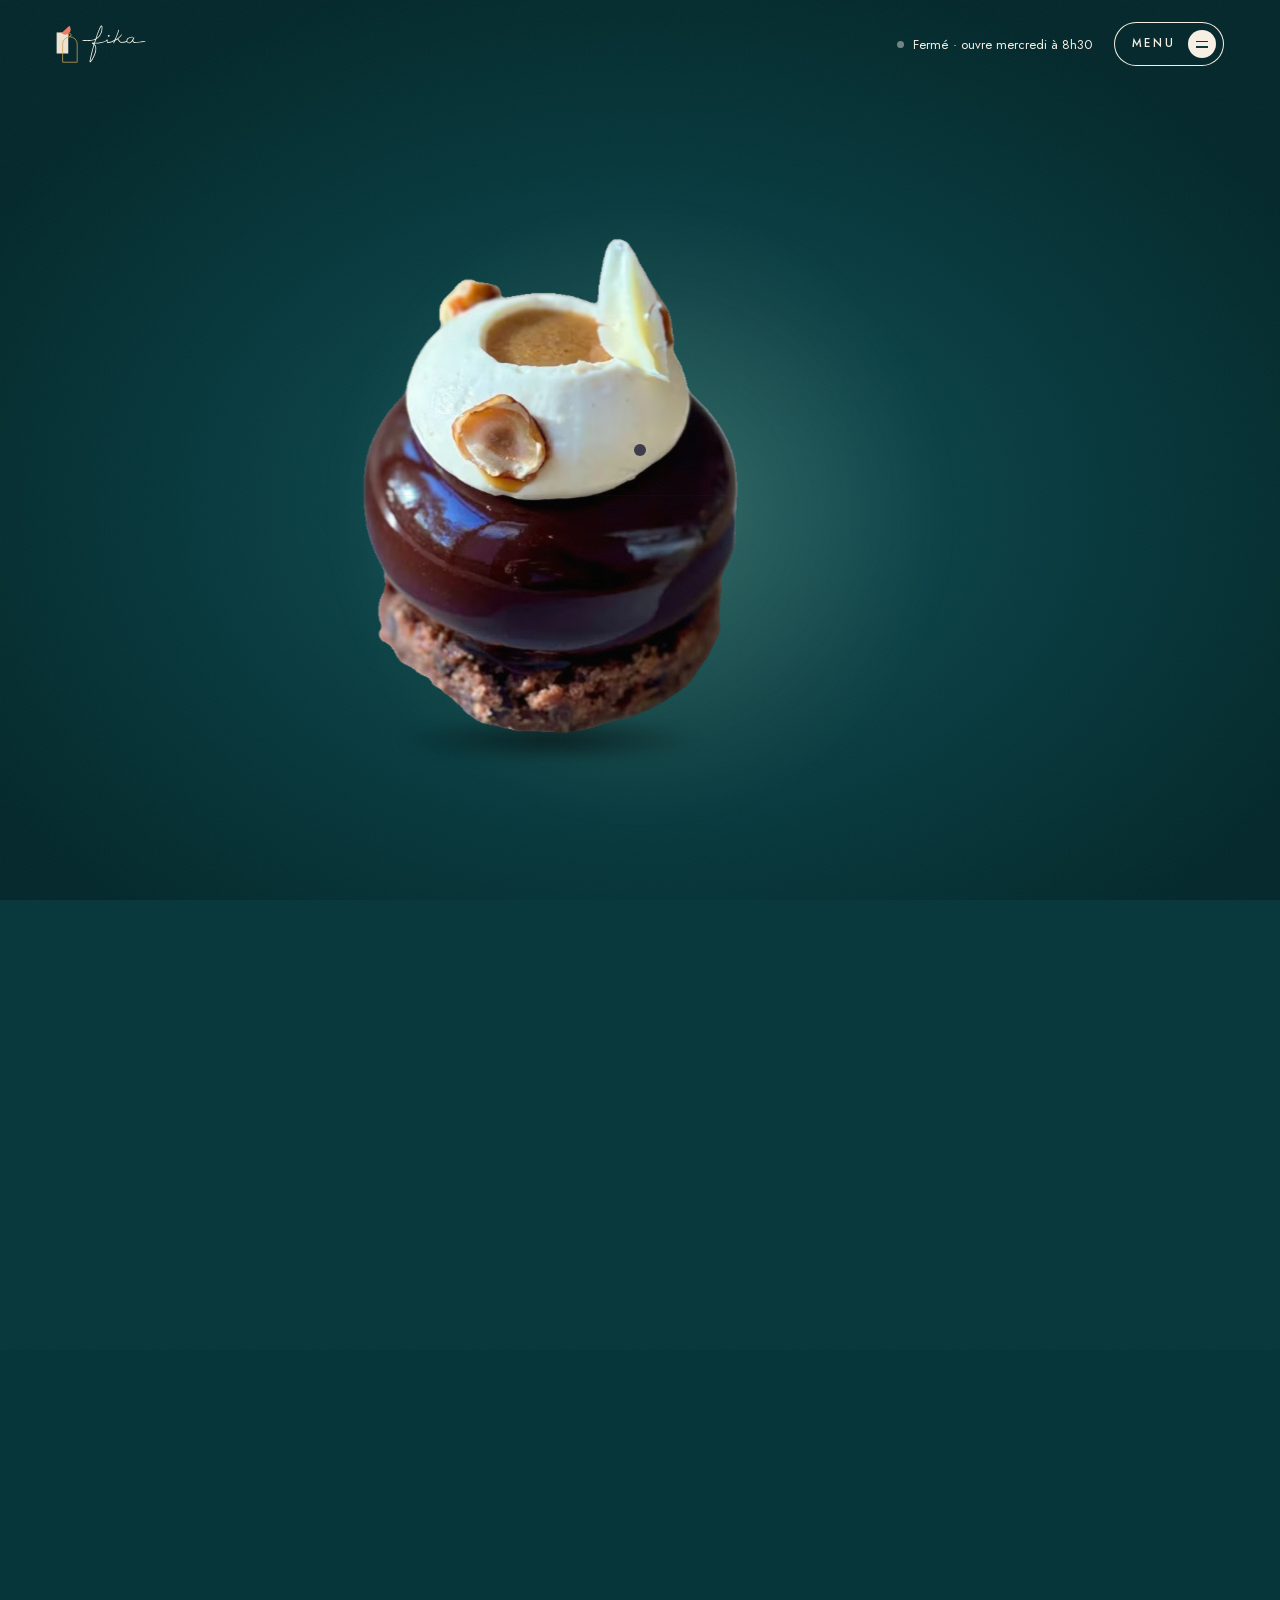
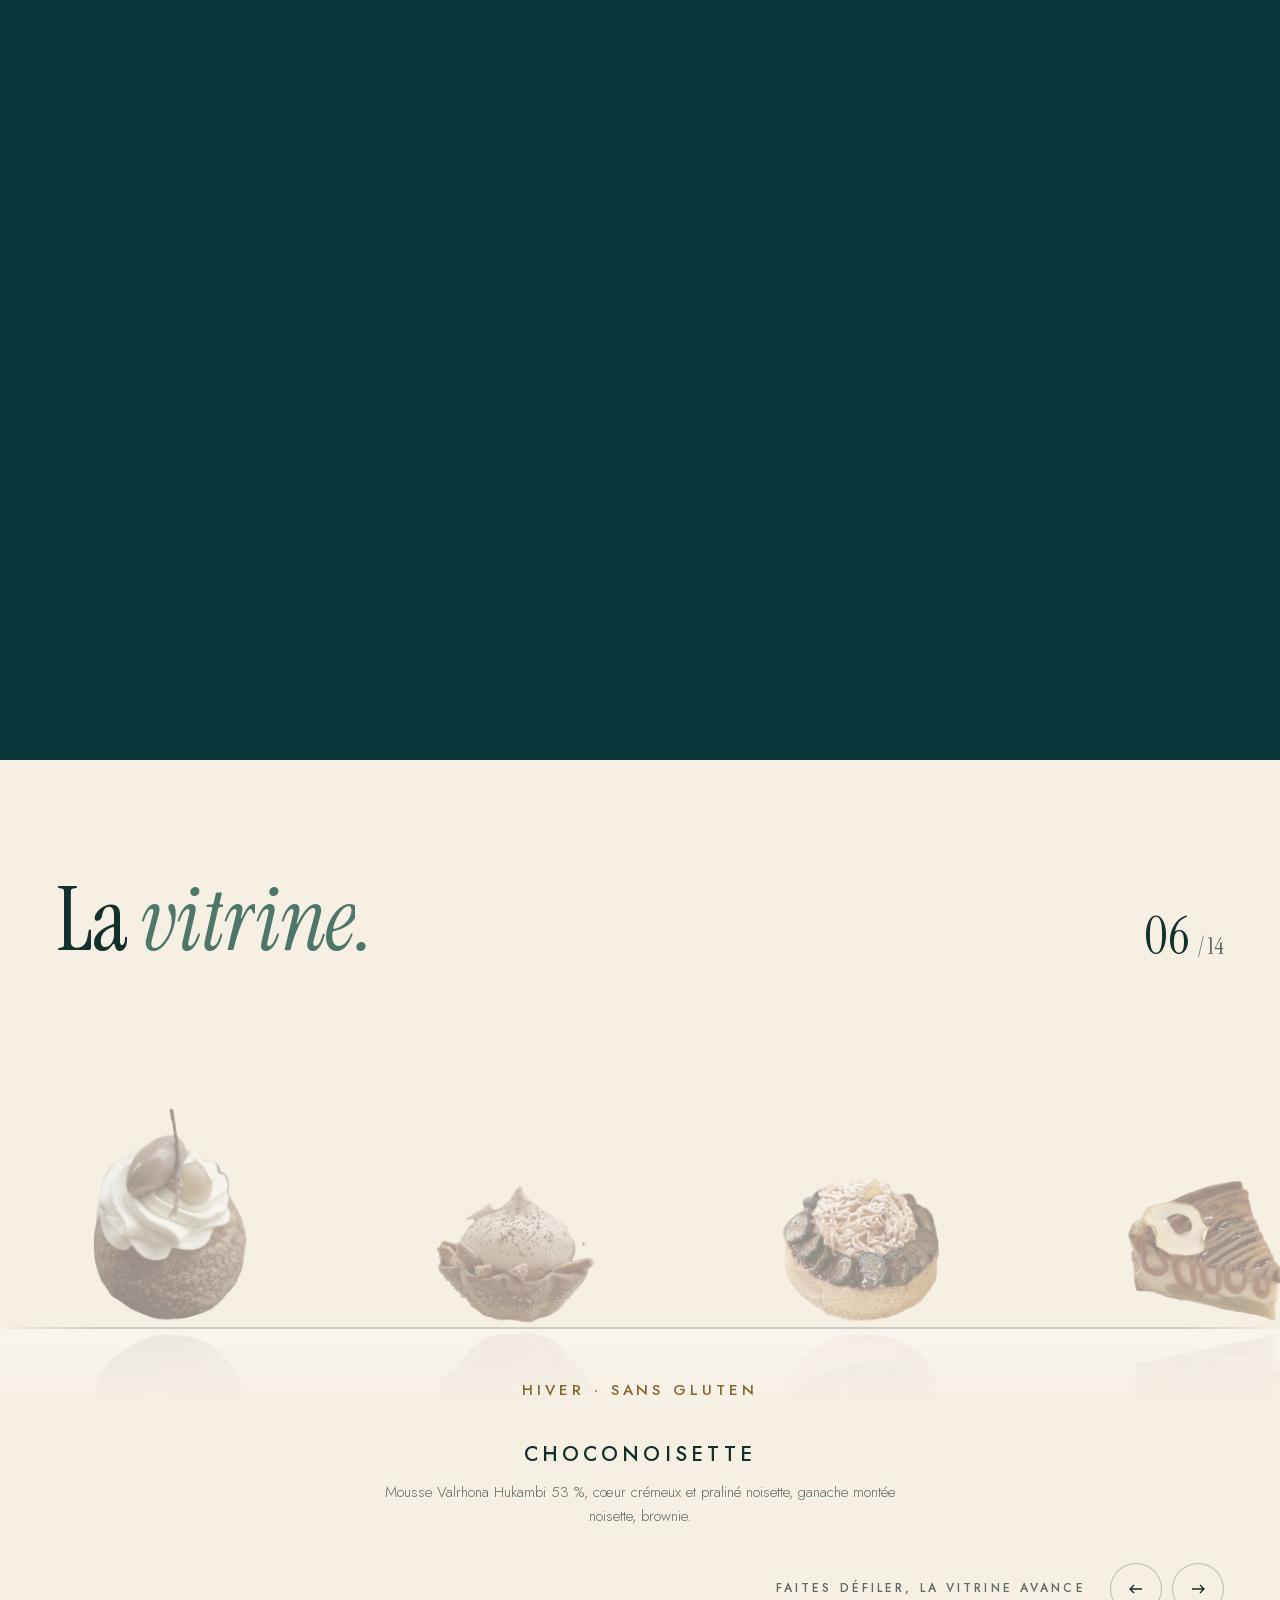
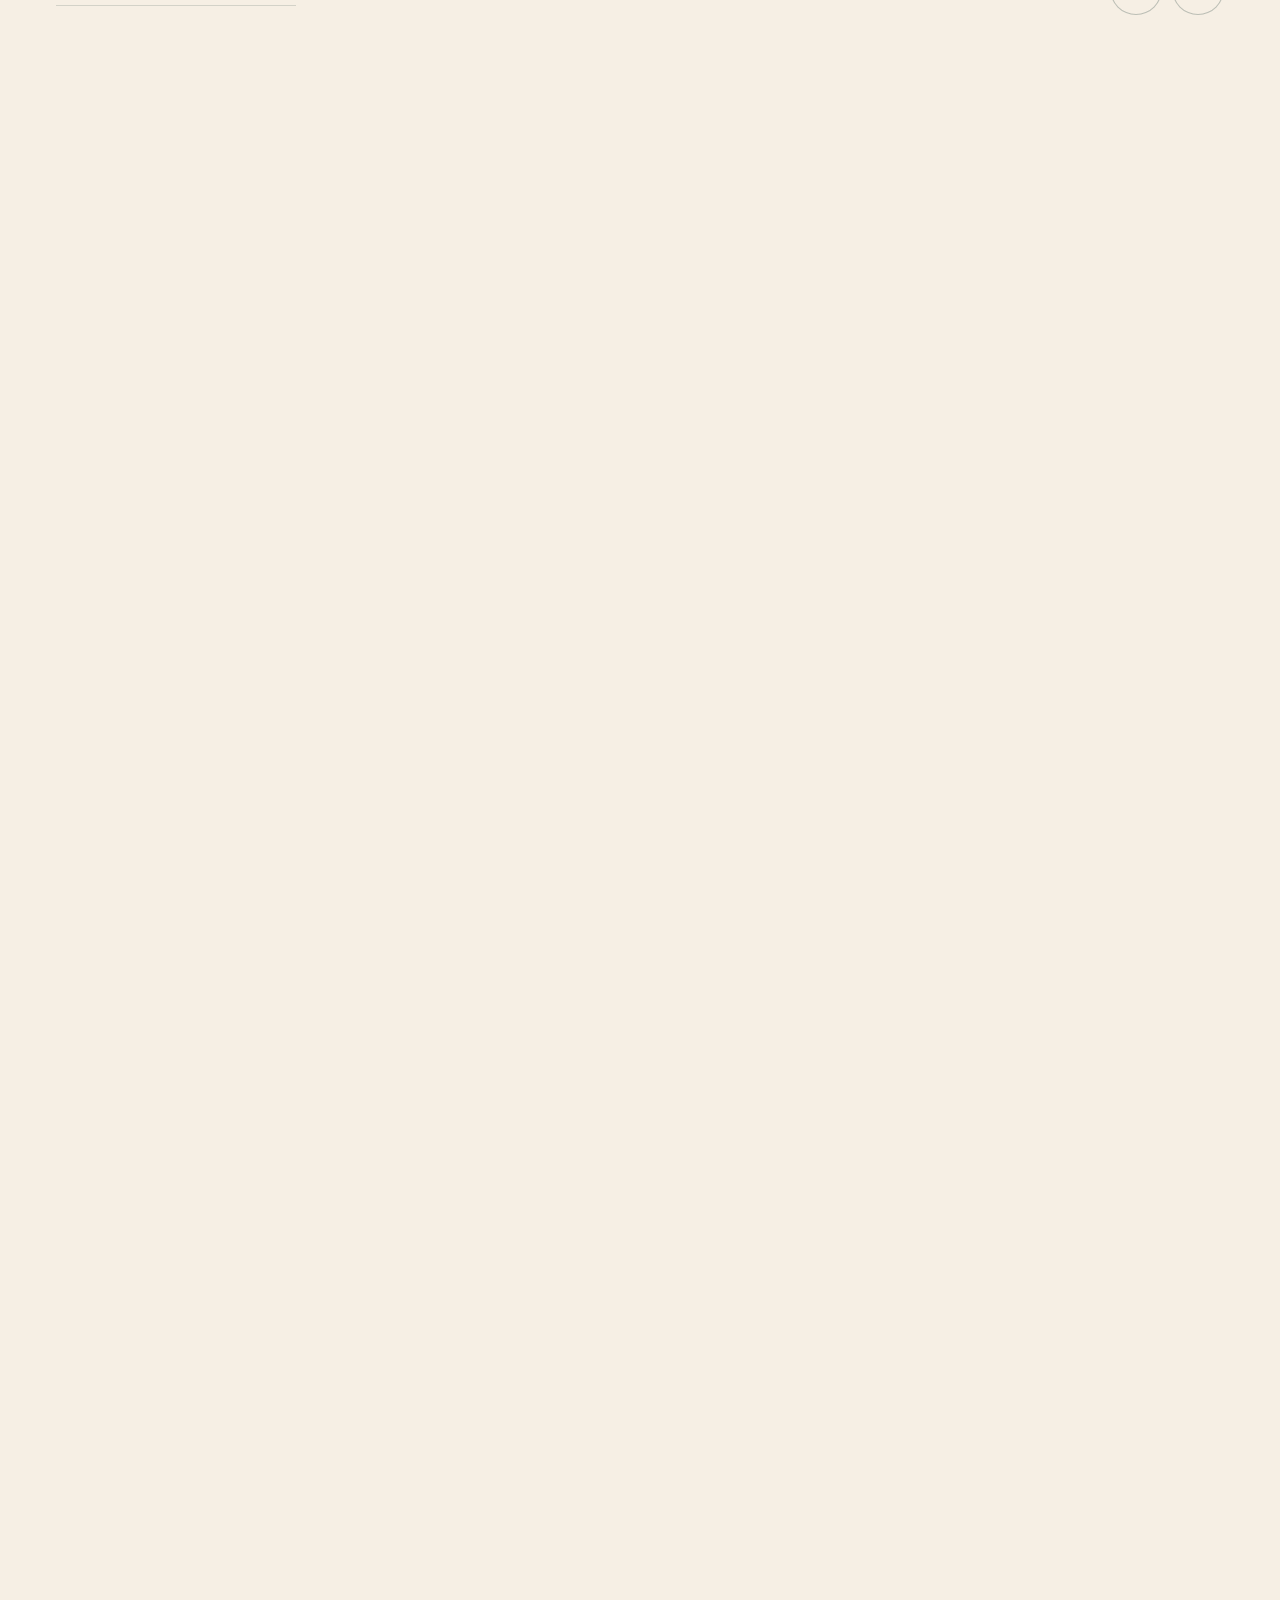
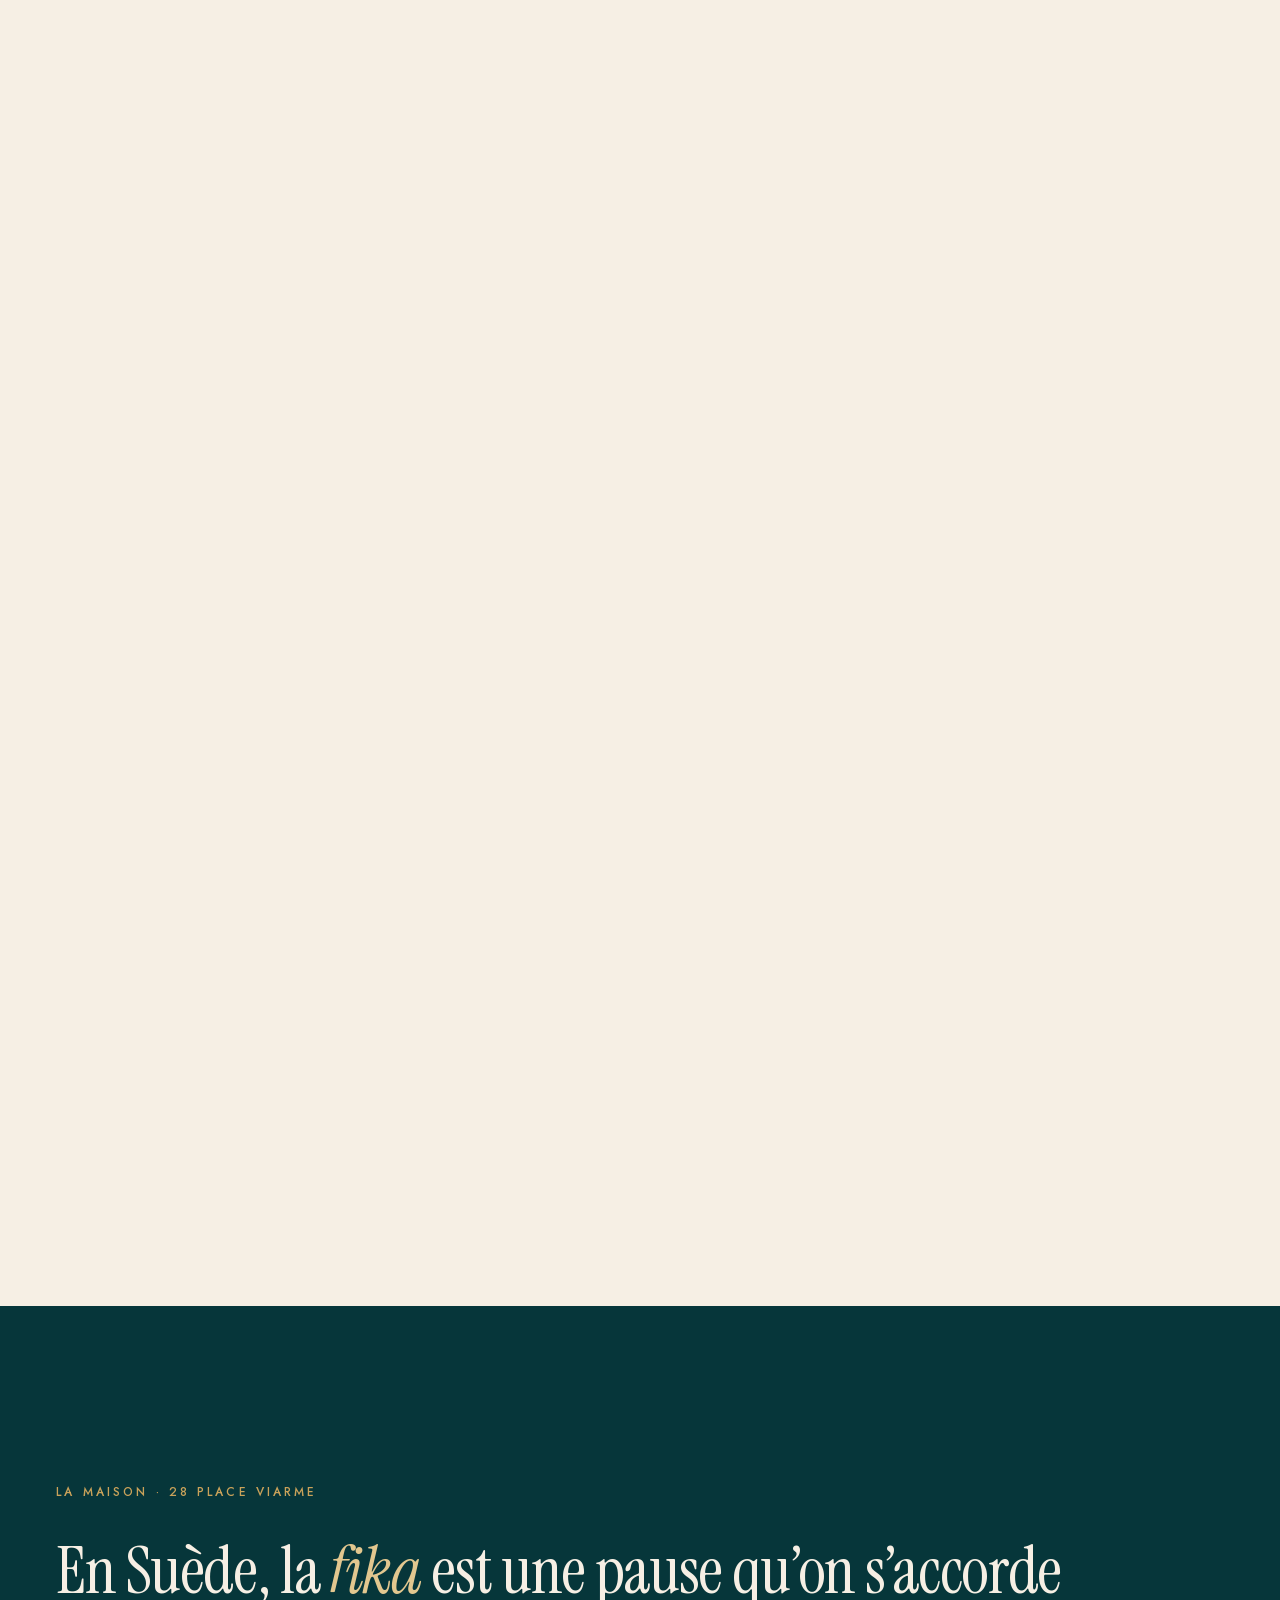
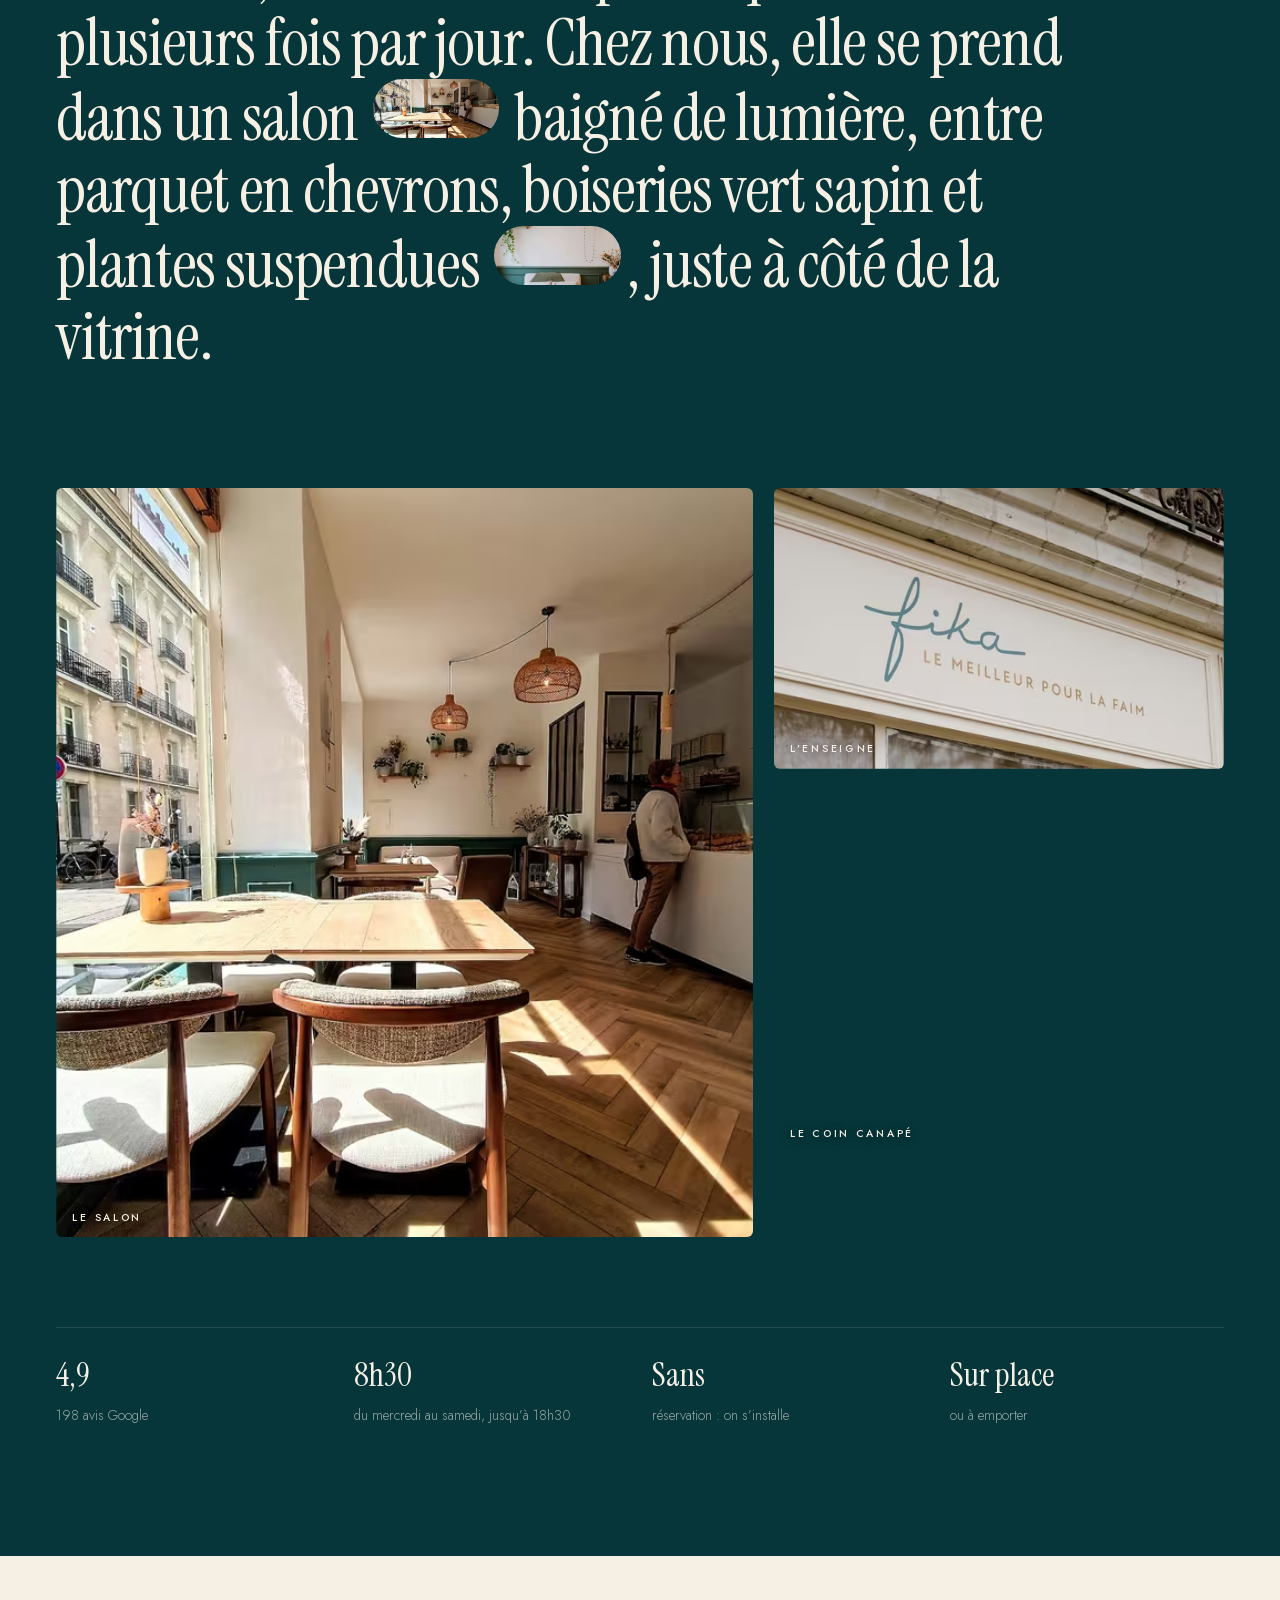
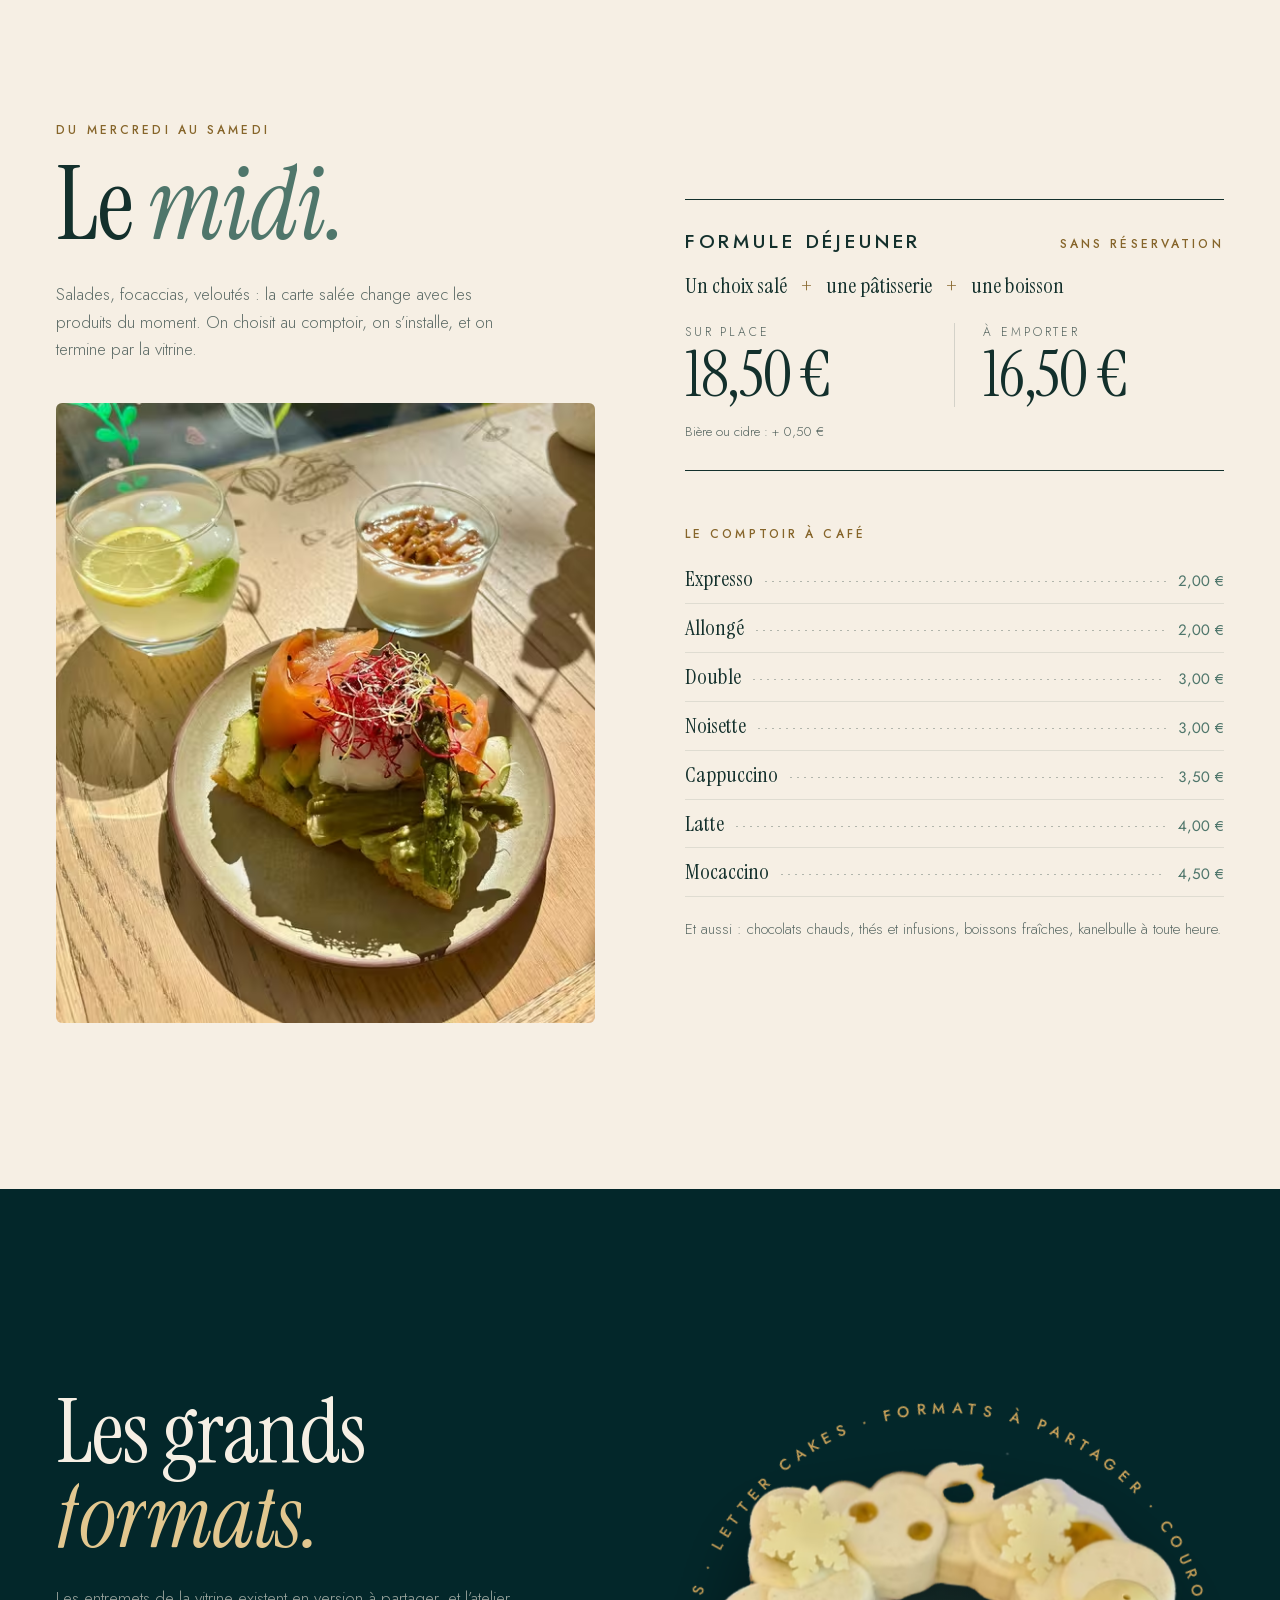
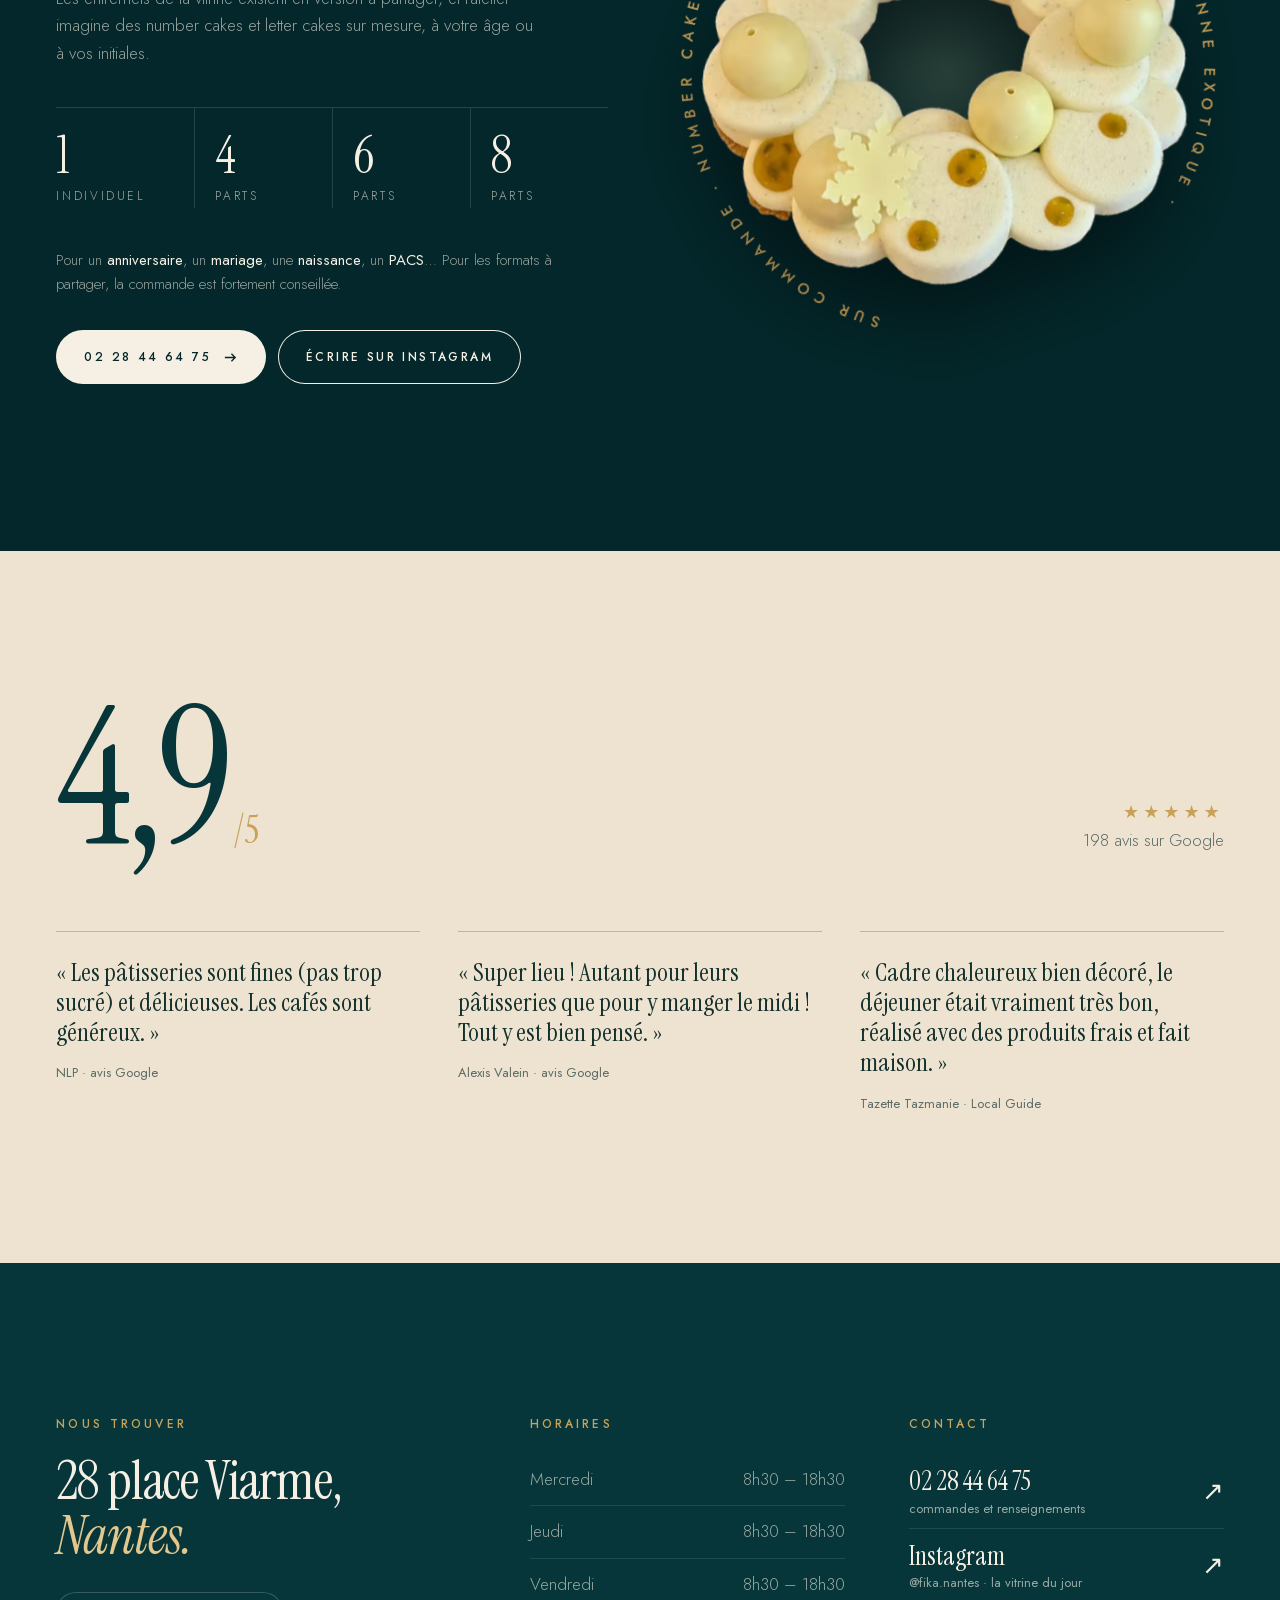
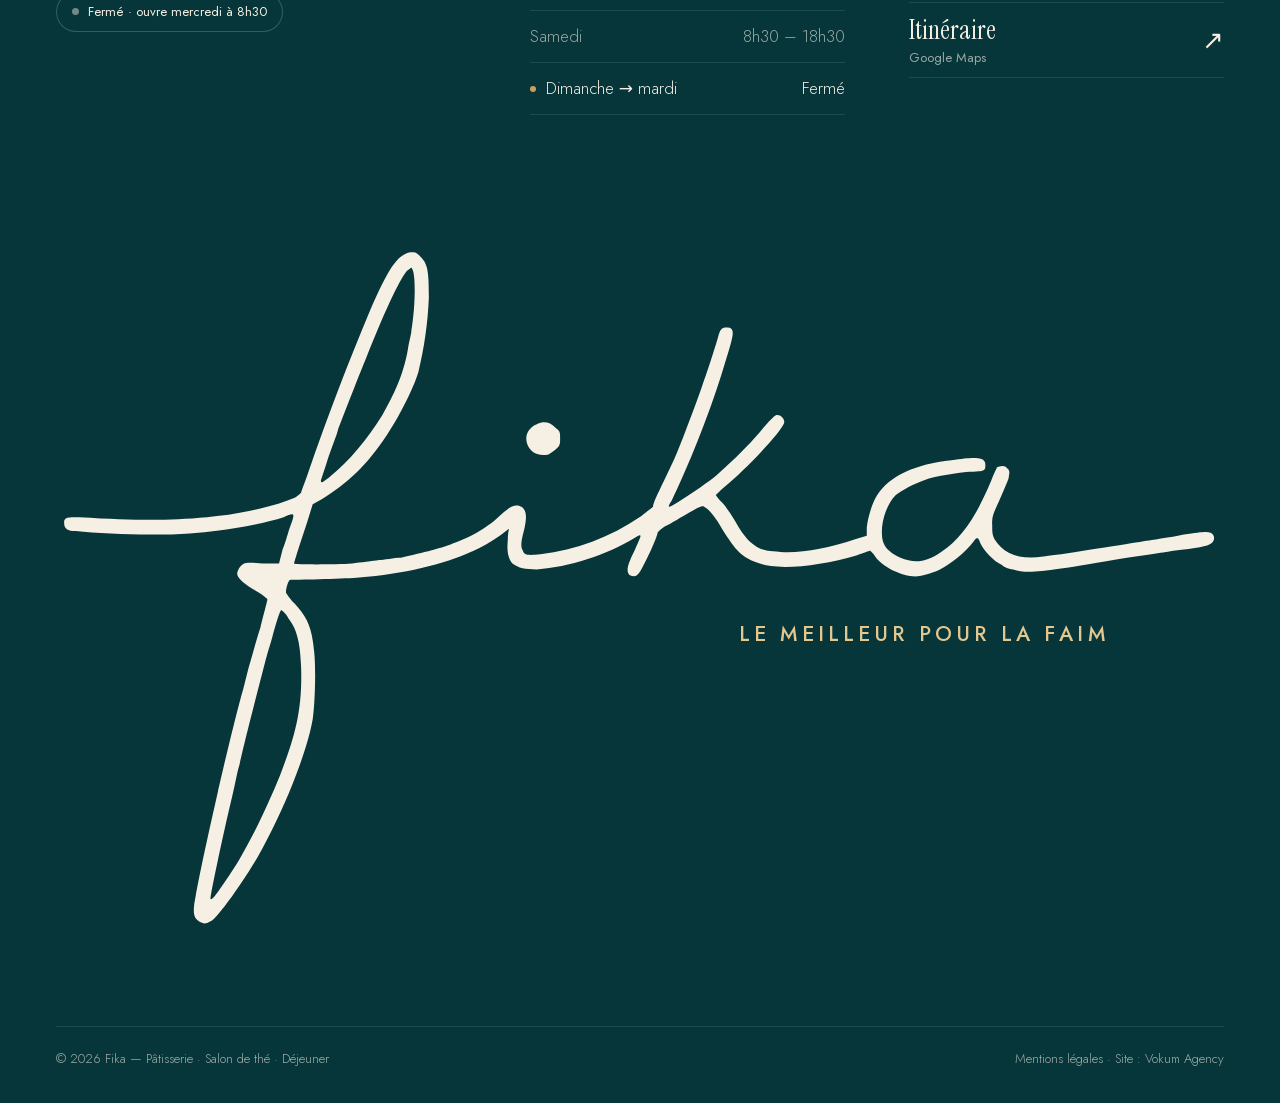
==== commit 9901da89: "Domaine Vercel fika-site-five.vercel.app (canonical, sitemap, JSON-LD) ; .env exclu du déploiement C" ====
--- a/index.html
+++ b/index.html
@@ -1,3 +1,3 @@
-<!DOCTYPE html><html lang="fr" class="no-js"><head><meta charset="utf-8"><meta name="viewport" content="width=device-width,initial-scale=1"><title>Fika — Pâtisserie, salon de thé & déjeuner · Place Viarme, Nantes</title><meta name="description" content="Fika, pâtisserie, salon de thé et déjeuner au 28 place Viarme à Nantes. Pâtisseries de saison faites maison, formule déjeuner, sans réservation. Du mercredi au samedi, 8h30–18h30."><link rel="canonical" href="https://fika-site.vercel.app/"><meta name="theme-color" content="#06363A"><meta property="og:type" content="website"><meta property="og:locale" content="fr_FR"><meta property="og:title" content="Fika — Le meilleur pour la faim · Nantes"><meta property="og:description" content="Pâtisserie, salon de thé & déjeuner, 28 place Viarme à Nantes."><meta property="og:url" content="https://fika-site.vercel.app/"><meta property="og:image" content="https://fika-site.vercel.app/img/og.jpg"><meta name="twitter:card" content="summary_large_image"><link rel="icon" href="/favicon.svg" type="image/svg+xml"><link rel="apple-touch-icon" href="/apple-touch-icon.png"><link rel="preload" href="fonts/InstrumentSerif-normal.woff2" as="font" type="font/woff2" crossorigin><link rel="preload" href="fonts/Jost-normal.woff2" as="font" type="font/woff2" crossorigin><link rel="preload" as="image" type="image/avif" imagesrcset="img/p-choconoisette-560.avif 560w,img/p-choconoisette-1100.avif 1100w" imagesizes="(max-width:900px) 70vw, 34vw" fetchpriority="high"><script>document.documentElement.className='js'</script><style>@font-face{font-family:Instrument Serif;src:url(fonts/InstrumentSerif-normal.woff2)format("woff2");font-weight:400;font-style:normal;font-display:swap}@font-face{font-family:Instrument Serif;src:url(fonts/InstrumentSerif-italic.woff2)format("woff2");font-weight:400;font-style:italic;font-display:swap}@font-face{font-family:Jost;src:url(fonts/Jost-normal.woff2)format("woff2");font-weight:300 600;font-style:normal;font-display:swap}:root{--s0:#03272a;--s1:#06363a;--s2:#0b4247;--s3:#155258;--creme:#f6efe4;--lin:#eee3d1;--lin2:#e5d6bf;--or:#c9a25a;--orc:#e2c78f;--corail:#ec7a66;--sauge:#4f766b;--encre:#13302c;--gris:#5c6b66;--gris-c:#f6efe49e;--serif:"Instrument Serif",Georgia,serif;--sans:Jost,system-ui,sans-serif;--ease:cubic-bezier(.22,1,.36,1);--io:cubic-bezier(.76,0,.24,1);--spring:cubic-bezier(.34,1.56,.64,1);--pad:clamp(20px,4.4vw,72px)}*,:before,:after{box-sizing:border-box;margin:0;padding:0}html{-webkit-text-size-adjust:100%}body{background:var(--s1);color:var(--creme);font:300 17px/1.6 var(--sans);-webkit-font-smoothing:antialiased;overflow-x:clip}img,svg{max-width:100%;display:block}picture{display:contents}a{color:inherit;text-decoration:none}button{font:inherit;color:inherit;cursor:pointer;background:0 0;border:0}::selection{background:var(--or);color:var(--s0)}:focus-visible{outline:1.5px solid var(--or);outline-offset:4px;border-radius:3px}.sr{clip:rect(0 0 0 0);white-space:nowrap;width:1px;height:1px;position:absolute;overflow:hidden}.cap{font:500 12px/1.3 var(--sans);letter-spacing:.26em;text-transform:uppercase}.sign-t{font-family:var(--sans);text-transform:uppercase;letter-spacing:.2em;color:var(--orc);font-weight:500;line-height:1.2}.tagline{white-space:nowrap;margin:0;font-size:1.78cqw;position:absolute;top:51%;left:58.5%}.tagline i,.h1 i{opacity:0;transition:opacity .5s ease,transform .8s var(--ease);transition-delay:calc(2.2s + var(--i)*40ms);font-style:normal;display:inline-block;transform:translateY(.45em)}.ready .tagline i,.ready .h1 i,.sig.in .tagline i{opacity:1;transform:none}.sig .tagline i{transition-delay:calc(1.6s + var(--i)*40ms)}.gold{color:var(--or)}.serif{font-family:var(--serif);letter-spacing:-.015em;font-weight:400;line-height:.95}em{font-style:italic}.grain{z-index:90;pointer-events:none;opacity:.06;background-image:url("data:image/svg+xml,%3Csvg xmlns='http://www.w3.org/2000/svg' width='160' height='160'%3E%3Cfilter id='n'%3E%3CfeTurbulence type='fractalNoise' baseFrequency='.9' numOctaves='2' stitchTiles='stitch'/%3E%3CfeColorMatrix values='0 0 0 0 1 0 0 0 0 1 0 0 0 0 1 0 0 0 .55 0'/%3E%3C/filter%3E%3Crect width='160' height='160' filter='url(%23n)'/%3E%3C/svg%3E");position:fixed;inset:-50%}.ln{margin-bottom:-.08em;padding-bottom:.08em;display:block;overflow:hidden}.ln>span{transition:transform 1.2s var(--ease);transition-delay:calc(var(--d,0)*.11s);display:block;transform:translateY(105%)}.in .ln>span,.ln.in>span{transform:none}.chars .c{vertical-align:top;margin-bottom:-.12em;padding-bottom:.12em;display:inline-block;overflow:hidden}.chars .c>i{font-style:inherit;transition:transform .9s var(--spring);transition-delay:calc(var(--i)*24ms);display:inline-block;transform:translateY(110%)}.chars.in .c>i{transform:none}.chars .w{white-space:nowrap;display:inline-block}.up{opacity:0;transition:opacity .9s ease,transform 1.1s var(--ease);transition-delay:calc(var(--d,0)*.1s);transform:translateY(28px)}.up.in,.no-js .up,.no-js .ln>span,.no-js .chars .c>i{opacity:1;transform:none}.cur{z-index:95;pointer-events:none;background:var(--creme);mix-blend-mode:difference;width:12px;height:12px;transition:width .45s var(--ease),height .45s var(--ease),margin .45s var(--ease),background .3s;will-change:transform;border-radius:50%;place-items:center;margin:-6px 0 0 -6px;display:grid;position:fixed;top:0;left:0}.cur span{font:500 10px/1 var(--sans);letter-spacing:.2em;text-transform:uppercase;color:var(--s0);opacity:0;transition:opacity .25s}.cur.big{mix-blend-mode:normal;background:var(--creme);width:84px;height:84px;margin:-42px 0 0 -42px}.cur.big span{opacity:1}@media (hover:none),(pointer:coarse){.cur{display:none}}.nav{z-index:60;padding:22px var(--pad);transition:color .5s,transform .6s var(--ease);justify-content:space-between;align-items:center;display:flex;position:fixed;inset:0 0 auto}.nav.light{color:var(--encre)}.nav:before{content:"";z-index:-1;-webkit-backdrop-filter:blur(14px);opacity:0;background:#06363ad6;transition:opacity .4s,background .4s;position:absolute;inset:0}.nav.bar:before{opacity:1}.nav.light:before{background:#f6efe4e0}.menu-open .nav:before{opacity:0}.nav.hide{transform:translateY(-120%)}.brand{align-items:flex-end;gap:4px;display:flex}.brand .ic{width:22px;height:38px}.brand .sc{width:64px;height:38px}.nav__r{align-items:center;gap:22px;display:flex}.status{font:400 13px/1 var(--sans);white-space:nowrap;align-items:center;gap:9px;display:inline-flex}.status i{opacity:.45;background:currentColor;border-radius:50%;width:7px;height:7px}.status.open i{opacity:1;background:#6fd39e;box-shadow:0 0 0 4px #6fd39e2e}.mbtn{height:44px;font:500 11.5px/1 var(--sans);letter-spacing:.24em;text-transform:uppercase;border-radius:999px;align-items:center;gap:12px;padding:0 8px 0 18px;display:flex;box-shadow:inset 0 0 0 1px}.mbtn b{background:currentColor;border-radius:50%;place-content:center;gap:4px;width:28px;height:28px;display:grid}.mbtn b i{background:var(--s1);width:12px;height:1.5px;transition:transform .5s var(--ease);display:block}.nav.light .mbtn b i{background:var(--creme)}.menu-open .mbtn b i:first-child{transform:translateY(2.75px)rotate(45deg)}.menu-open .mbtn b i:last-child{transform:translateY(-2.75px)rotate(-45deg)}.menu{z-index:55;background:var(--s0);color:var(--creme);padding:120px var(--pad) 48px;clip-path:inset(0 0 100%);transition:clip-path .9s var(--io);visibility:hidden;grid-template-columns:1.2fr .8fr;align-items:end;display:grid;position:fixed;inset:0}.menu-open .menu{clip-path:inset(0);visibility:visible}.menu-open .nav{color:var(--creme)}.menu nav a{font:400 clamp(44px,7vw,104px)/1.02 var(--serif);letter-spacing:-.02em;opacity:0;transition:opacity .5s,transform .9s var(--ease),color .3s;align-items:baseline;gap:18px;display:flex;transform:translateY(40px)}.menu nav a small{font:500 11px/1 var(--sans);letter-spacing:.3em;color:var(--or)}.menu nav a:hover{color:var(--orc)}.menu-open .menu nav a{opacity:1;transition-delay:calc(.2s + var(--i)*60ms);transform:none}.menu__side{color:var(--gris-c);justify-items:start;gap:22px;font-size:15px;display:grid}.menu__pic{aspect-ratio:1;width:min(300px,100%);position:relative}.menu__pic img{object-fit:contain;opacity:0;width:100%;height:100%;transition:opacity .4s,transform .7s var(--spring);position:absolute;inset:0;transform:translateY(20px)rotate(-6deg)}.menu__pic img.on{opacity:1;transform:none}.stage{background:var(--s1);height:440vh;position:relative}.pin{isolation:isolate;height:100svh;position:sticky;top:0;overflow:hidden}.spot{z-index:-2;background:radial-gradient(60% 62% at 50% 56%,#145a60 0%,#0a4146 38%,#06363a 62%,#03272a 100%);position:absolute;inset:0}.spot:after{content:"";filter:blur(10px);width:70vmin;height:70vmin;opacity:var(--glow,1);background:radial-gradient(closest-side,#e2c78f29,#0000);border-radius:50%;position:absolute;top:50%;left:50%;translate:-50% -40%}.giant{z-index:-1;width:min(88vw,1440px);color:var(--creme);opacity:.96;will-change:transform,opacity,filter;position:absolute;top:50%;left:50%;translate:-50% -58%;container-type:inline-size}.giant svg{width:100%;height:auto;overflow:visible}.giant .pen{stroke-dasharray:1;stroke-dashoffset:1px}.ready .giant .pen{stroke-dashoffset:0;transition:stroke-dashoffset 2.3s cubic-bezier(.45,.05,.3,1) .35s}.px{width:var(--pw);height:var(--ph);margin:calc(var(--ph)*-.5) 0 0 calc(var(--pw)*-.5);will-change:transform;transform-style:preserve-3d;position:absolute;top:50%;left:50%}.px__in{opacity:0;transition:transform 1.5s var(--spring) .9s,opacity .5s ease .9s;position:absolute;inset:0;transform:translateY(-70vh)scale(.8)}.ready .px__in{opacity:1;transform:none}.px__tilt{transition:transform .8s var(--ease);position:absolute;inset:0}.band{will-change:transform;position:absolute;inset:0}.band img{object-fit:contain;width:100%;height:100%}.band--1 img{clip-path:inset(0 0 48%)}.band--2 img{clip-path:inset(51.9% 0 19.1%)}.band--3 img{clip-path:inset(80.8% 0 0)}.shadow{filter:blur(6px);z-index:-1;will-change:transform,opacity;background:radial-gradient(closest-side,#0000008c,#0000);border-radius:50%;height:9%;position:absolute;bottom:-3%;left:12%;right:12%}.h-kick{left:var(--pad);max-width:260px;position:absolute;top:110px}.h-kick p{color:var(--gris-c);margin-top:12px;font-size:14px}.h1{display:none}.h1 em{color:var(--orc)}.h-side{right:var(--pad);text-align:right;justify-items:end;gap:10px;display:grid;position:absolute;bottom:clamp(30px,6vh,66px)}.h-side .serif{font-size:clamp(26px,2.4vw,36px)}.hint{color:var(--gris-c);align-items:center;gap:12px;display:flex}.hint i{background:#f6efe433;width:1px;height:38px;position:relative;overflow:hidden}.hint i:after{content:"";background:var(--or);width:1px;height:40%;animation:drip 2.2s var(--io) infinite;position:absolute;top:-40%;left:0}@keyframes drip{to{top:100%}}.fade-h{transition:opacity .5s ease,transform .8s var(--ease)}.a-head{left:var(--pad);max-width:min(420px,29vw);position:absolute;top:clamp(96px,14vh,140px)}.a-head h2{margin-top:16px;font-size:clamp(40px,3.9vw,68px)}.a-head h2 em{color:var(--orc)}.a-head p{color:var(--gris-c);max-width:400px;margin-top:18px}.lab{opacity:0;will-change:transform,opacity;width:min(330px,28vw);position:absolute;top:0;left:0}.lab__line{background:linear-gradient(90deg,transparent,var(--or));transform-origin:100%;height:1px;position:absolute;top:.7em;right:100%}.lab__line:before{content:"";background:var(--or);border-radius:50%;width:7px;height:7px;position:absolute;top:-3px;left:-3px}.lab b{font:400 clamp(24px,2vw,32px)/1.05 var(--serif);margin:8px 0;display:block}.lab p{color:var(--gris-c);font-size:14.5px}.a-end{left:var(--pad);opacity:0;max-width:min(560px,44vw);position:absolute;top:50%;translate:0 -50%}.a-end .serif{font-size:clamp(40px,4.6vw,78px)}.a-end .serif em{color:var(--orc)}.a-end p{color:var(--gris-c);max-width:420px;margin-top:22px}.a-end .tags{flex-wrap:wrap;gap:10px;margin-top:26px;display:flex}.tag{height:34px;font:500 11px/1 var(--sans);letter-spacing:.2em;text-transform:uppercase;color:var(--orc);border-radius:999px;align-items:center;padding:0 16px;display:inline-flex;box-shadow:inset 0 0 0 1px #c9a25a80}.prog{right:var(--pad);opacity:0;gap:10px;transition:opacity .4s;display:grid;position:absolute;top:50%;translate:0 -50%}.prog i{background:#f6efe42e;width:2px;height:28px;display:block;position:relative;overflow:hidden}.prog i:after{content:"";background:var(--or);transform:scaleY(var(--f,0));transform-origin:top;position:absolute;inset:0}.vit{background:var(--creme);color:var(--encre);position:relative}.vit__track{height:var(--vh,900vh)}.vit__pin{height:100svh;position:sticky;top:0;overflow:hidden}.vit__head{left:var(--pad);right:var(--pad);z-index:3;justify-content:space-between;align-items:flex-end;gap:30px;display:flex;position:absolute;top:clamp(96px,13vh,130px)}.vit__head h2{font-size:clamp(54px,7vw,120px)}.vit__head h2 em{color:var(--sauge)}.vit__head p{max-width:330px;color:var(--gris);font-size:15px}.vit__head .count{font:400 clamp(40px,4vw,64px)/1 var(--serif);font-variant-numeric:tabular-nums;color:var(--encre);white-space:nowrap}.count small{color:var(--gris);font-size:.45em}.shelf{background:linear-gradient(90deg,#0000,#13302c2e 8% 92%,#0000);height:2px;position:absolute;top:63%;left:0;right:0}.shelf:after{content:"";opacity:.7;background:linear-gradient(#ffffff8c,#fff0);height:90px;position:absolute;top:2px;left:0;right:0}.row{will-change:transform;height:100%;display:flex;position:absolute;top:0;left:0}.item{width:var(--iw);flex:none;height:100%;position:relative}.item__p{transform-origin:50% 100%;width:78%;height:46%;translate:-50%;transform:scale(var(--sc,.62));opacity:var(--op,.5);filter:saturate(var(--sat,.6));transition:transform .2s linear,opacity .2s linear;position:absolute;bottom:37%;left:50%}.item__p img{object-fit:contain;object-position:50% 100%;width:100%;height:100%;position:absolute;inset:0}.item__p .refl{opacity:.14;height:100%;position:absolute;top:100%;left:0;right:0;transform:scaleY(-1);-webkit-mask-image:linear-gradient(0deg,#000 0,#0000 32%);mask-image:linear-gradient(0deg,#000 0,#0000 32%)}.item__p .refl img{object-position:50% 100%}.cap-box{text-align:center;z-index:3;width:min(560px,86vw);position:absolute;top:69%;left:50%;translate:-50%}.cap-box .cap{color:var(--or)}.cap-box h3{font:500 clamp(17px,1.6vw,24px)/1.3 var(--sans);letter-spacing:.2em;text-transform:uppercase;margin:12px 0}.cap-box p{color:var(--gris);min-height:3.2em;font-size:15px}.cap-box .swap{transition:opacity .35s ease,transform .5s var(--ease)}.cap-box.out .swap{opacity:0;transform:translateY(10px)}.vit__nav{right:var(--pad);z-index:3;align-items:center;gap:10px;display:flex;position:absolute;bottom:clamp(24px,5vh,48px)}.vit__hint{color:var(--gris);margin-right:14px}.vit__nav button{border-radius:50%;place-items:center;width:52px;height:52px;transition:background .3s,color .3s;display:grid;box-shadow:inset 0 0 0 1px #13302c40}.vit__nav button:hover{background:var(--encre);color:var(--creme)}.vit__nav svg{width:18px;height:18px}.vit__bar{left:var(--pad);z-index:3;background:#13302c26;width:min(240px,30vw);height:1px;position:absolute;bottom:clamp(40px,6vh,64px)}.vit__bar i{background:var(--encre);transform-origin:0;transform:scaleX(var(--f,0));position:absolute;inset:0}.maison{background:var(--s1);padding:clamp(110px,14vw,200px) 0 clamp(90px,10vw,150px);position:relative}.wrap{padding:0 var(--pad);max-width:1480px;margin:0 auto}.stmt{font:400 clamp(38px,5.2vw,92px)/1.08 var(--serif);letter-spacing:-.02em;max-width:15.5em}.stmt .wd{opacity:.16;transition:opacity .25s linear}.stmt .wd.lit{opacity:1}.stmt em{color:var(--orc)}.pill{vertical-align:.02em;opacity:.16;border-radius:999px;width:1.9em;height:.9em;margin:0 .08em;transition:opacity .25s;display:inline-block;position:relative;overflow:hidden}.pill.lit{opacity:1}.pill img{object-fit:cover;width:100%;height:100%;position:absolute;inset:0}.gal{grid-template-rows:auto auto;grid-template-columns:1.55fr 1fr;gap:clamp(14px,1.6vw,24px);margin-top:clamp(70px,9vw,130px);display:grid}.gal figure{border-radius:6px;position:relative;overflow:hidden}.gal img{object-fit:cover;width:100%;height:100%;transition:transform 1.8s var(--ease);transform:scale(1.18)}.gal figure{clip-path:inset(100% 0 0);transition:clip-path 1.4s var(--io)}.gal figure.in{clip-path:inset(0)}.gal figure.in img{transform:scale(1)}.gal .g1{aspect-ratio:4/4.3;grid-row:span 2}.gal .g2,.gal .g3{aspect-ratio:16/10}.gal figcaption{font:500 10.5px/1 var(--sans);letter-spacing:.26em;text-transform:uppercase;color:var(--creme);text-shadow:0 1px 10px #00000080;position:absolute;bottom:14px;left:16px}.facts{border-top:1px solid #f6efe41f;grid-template-columns:repeat(4,1fr);gap:24px;margin-top:clamp(60px,7vw,100px);padding-top:30px;display:grid}.facts b{font:400 clamp(30px,2.6vw,44px)/1 var(--serif);color:var(--creme);margin-bottom:10px;display:block}.facts span{color:var(--gris-c);font-size:14px}.midi{background:var(--creme);color:var(--encre);padding:clamp(110px,13vw,190px) 0}.midi__grid{grid-template-columns:1fr 1fr;align-items:start;gap:clamp(40px,7vw,130px);display:grid}.midi h2{font-size:clamp(60px,8vw,140px)}.midi h2 em{color:var(--sauge)}.midi__lead{color:var(--gris);max-width:440px;margin:28px 0 40px}.midi__ph{aspect-ratio:4/4.6;clip-path:inset(0 0 100%);transition:clip-path 1.4s var(--io);border-radius:6px;position:relative;overflow:hidden}.midi__ph.in{clip-path:inset(0)}.midi__ph img{object-fit:cover;width:100%;height:100%}.formule{border-top:1px solid var(--encre);border-bottom:1px solid var(--encre);margin-bottom:56px;padding:30px 0 28px}.formule__t{justify-content:space-between;align-items:baseline;gap:20px;display:flex}.formule__t h3{color:var(--encre);font-size:clamp(17px,1.5vw,22px)}.formule__eq{font:400 clamp(20px,1.7vw,26px)/1.2 var(--serif);flex-wrap:wrap;align-items:center;gap:10px 14px;margin:20px 0 24px;display:flex}.formule__eq i{color:var(--or);font-style:normal}.prix{grid-template-columns:1fr 1fr;display:grid}.prix div+div{border-left:1px solid #13302c26;padding-left:28px}.prix small{color:var(--gris);letter-spacing:.24em;text-transform:uppercase;font-size:12px;display:block}.prix b{font:400 clamp(54px,5vw,84px)/1 var(--serif);letter-spacing:-.02em}.formule__n{color:var(--gris);margin-top:14px;font-size:13.5px}.carte h3{margin-bottom:12px}.carte ul{list-style:none}.carte li{font:400 clamp(21px,1.7vw,26px)/1.1 var(--serif);border-bottom:1px solid #13302c1a;align-items:baseline;gap:12px;padding:12px 0;display:flex}.carte li i{background:repeating-linear-gradient(90deg,#13302c4d 0 2px,#0000 2px 7px);flex:1;height:1px;translate:0 -4px}.carte li b{font:400 15px/1 var(--sans);font-variant-numeric:tabular-nums;color:var(--sauge)}.carte__more{color:var(--gris);margin-top:20px;font-size:15px}.cmd{background:var(--s0);padding:clamp(110px,13vw,190px) 0;position:relative;overflow:hidden}.cmd__grid{grid-template-columns:1fr 1fr;align-items:center;gap:clamp(30px,5vw,90px);display:grid}.cmd h2{font-size:clamp(56px,7vw,120px)}.cmd h2 em{color:var(--orc)}.cmd p.lead{color:var(--gris-c);max-width:480px;margin:26px 0 40px}.cmd__vis{aspect-ratio:1;position:relative}.cmd__vis .halo{background:radial-gradient(closest-side,#e2c78f2e,#0000 70%);border-radius:50%;position:absolute;inset:6%}.cmd__vis img{object-fit:contain;will-change:transform;filter:drop-shadow(0 40px 40px #00000073);width:92%;height:92%;position:absolute;inset:4%}.ring{will-change:transform;width:100%;height:100%;position:absolute;inset:0;overflow:visible}.ring text{font:500 11px var(--sans);letter-spacing:.42em;fill:var(--or);text-transform:uppercase}.formats{border-top:1px solid #f6efe424;grid-template-columns:repeat(4,1fr);margin-bottom:40px;display:grid}.formats div{padding:22px 0 0}.formats div+div{border-left:1px solid #f6efe424;padding-left:20px}.formats b{font:400 clamp(44px,4vw,68px)/1 var(--serif);display:block}.formats span{letter-spacing:.22em;text-transform:uppercase;color:var(--gris-c);font-size:12px}.occ{color:var(--gris-c);margin-bottom:34px;font-size:15px}.occ b{color:var(--creme);font-weight:400}.btns{flex-wrap:wrap;gap:12px;display:flex}.btn{height:54px;font:500 12px/1 var(--sans);letter-spacing:.2em;text-transform:uppercase;isolation:isolate;transition:color .45s var(--ease);border-radius:999px;align-items:center;gap:12px;padding:0 28px;display:inline-flex;position:relative;overflow:hidden}.btn:before{content:"";z-index:-1;border-radius:inherit;background:var(--h,var(--or));transform-origin:100%;transition:transform .55s var(--ease);position:absolute;inset:0;transform:scaleX(0)}.btn:hover:before{transform-origin:0;transform:scale(1)}.btn--c{background:var(--creme);color:var(--s0)}.btn--c:hover{color:var(--s0)}.btn--o{box-shadow:inset 0 0 0 1px}.btn--o:hover{color:var(--s0)}.btn--d{background:var(--encre);color:var(--creme);--h:var(--sauge)}.btn svg{width:15px;height:15px;transition:transform .5s var(--ease)}.btn:hover svg{transform:translate(4px)}.avis{background:var(--lin);color:var(--encre);padding:clamp(100px,12vw,170px) 0}.avis__top{flex-wrap:wrap;justify-content:space-between;align-items:flex-end;gap:30px;margin-bottom:clamp(50px,6vw,90px);display:flex}.avis__n{font:400 clamp(120px,15vw,250px)/.78 var(--serif);letter-spacing:-.04em;color:var(--s1)}.avis__n small{letter-spacing:0;color:var(--or);margin-left:.2em;font-size:.2em}.avis__m{color:var(--gris);text-align:right}.avis__m .st{color:var(--or);letter-spacing:4px;font-size:18px;display:block}.quotes{grid-template-columns:repeat(3,1fr);gap:clamp(26px,3vw,50px);display:grid}.quotes blockquote{font:400 clamp(24px,2vw,32px)/1.18 var(--serif);border-top:1px solid #13302c40;padding-top:26px}.quotes cite{font:400 13px/1 var(--sans);color:var(--gris);margin-top:18px;font-style:normal;display:block}.foot{background:var(--s1);padding:clamp(100px,12vw,170px) 0 34px;overflow:hidden}.foot__grid{grid-template-columns:1.3fr 1fr 1fr;gap:clamp(30px,5vw,80px);display:grid}.foot h3{color:var(--or);margin-bottom:22px}.addr{font:400 clamp(40px,4.2vw,68px)/1.02 var(--serif);letter-spacing:-.02em}.addr em{color:var(--orc)}.foot .status{border-radius:999px;height:40px;margin-top:28px;padding:0 16px;box-shadow:inset 0 0 0 1px #f6efe433}.hours{list-style:none}.hours li{color:var(--gris-c);border-bottom:1px solid #f6efe41a;justify-content:space-between;gap:16px;padding:12px 0;display:flex}.hours li.today{color:var(--creme)}.hours li.today span:first-child:before{content:"";background:var(--or);border-radius:50%;width:6px;height:6px;margin-right:10px;display:inline-block;translate:0 -2px}.links a{font:400 26px/1.1 var(--serif);transition:color .3s,padding .5s var(--ease);border-bottom:1px solid #f6efe41a;justify-content:space-between;align-items:center;padding:13px 0;display:flex}.links a:hover{color:var(--orc);padding-left:8px}.links small{font:400 13px/1 var(--sans);color:var(--gris-c);margin-top:6px;display:block}.sig{color:var(--creme);margin-top:clamp(80px,10vw,150px);padding-bottom:4cqw;position:relative;container-type:inline-size}.sig svg{width:100%;height:auto;overflow:visible}.sig .pen{stroke-dasharray:1;stroke-dashoffset:1px;transition:stroke-dashoffset 2.4s cubic-bezier(.45,.05,.3,1)}.sig.in .pen{stroke-dashoffset:0}.sig__t{color:var(--or);justify-content:space-between;align-items:center;gap:20px;margin-top:6px;display:flex}.bottom{color:var(--gris-c);border-top:1px solid #f6efe41a;flex-wrap:wrap;justify-content:space-between;gap:12px;margin-top:40px;padding-top:22px;font-size:13px;display:flex}.bottom a:hover{color:var(--creme)}@media (width<=900px){body{font-size:16px}.nav{padding:16px var(--pad)}.nav .status{display:none}.menu{grid-template-columns:1fr;align-content:end}.menu__pic{display:none}.stage{height:400vh}.h-kick{top:86px}.h-kick p,.giant .tagline{display:none}.h1{left:var(--pad);right:var(--pad);font-size:clamp(17px,5.4vw,24px);line-height:1.5;display:block;position:absolute;bottom:150px}.giant{width:128vw;translate:-50% -78%}.h-side{left:var(--pad);text-align:left;justify-items:start;bottom:30px;right:auto}.sig .tagline{text-align:center;margin-top:14px;font-size:12px;display:block;position:static}.sig{padding-bottom:0}.menu__side{margin-top:34px}.menu nav a{font-size:clamp(42px,12vw,60px);line-height:1.08}.h-side .serif{font-size:22px}.a-head{max-width:none;right:var(--pad);top:86px}.a-head h2{font-size:clamp(36px,10vw,56px)}.a-head p{display:none}.lab{width:44vw}.lab p:not(.cap){display:none}.lab .cap{letter-spacing:.22em;font-size:9.5px}.lab b{font-size:20px}.lab p{font-size:12.5px;line-height:1.45}.a-end{max-width:none;right:var(--pad);top:auto;bottom:40px;translate:none}.a-end .serif{font-size:clamp(34px,9vw,52px)}.prog{display:none}.vit__head{flex-direction:column;align-items:flex-start;gap:12px;top:84px}.vit__head h2{font-size:clamp(48px,14vw,76px)}.vit__head .count{font-size:34px;position:absolute;top:0;right:0}.vit__hint{display:none}.shelf{top:60%}.item__p{height:34%;bottom:40%}.cap-box{top:64%}.vit__nav{left:var(--pad);right:var(--pad);justify-content:space-between}.vit__bar{display:none}.gal{grid-template-columns:1fr}.gal .g1{aspect-ratio:4/3.4;grid-row:auto}.facts{grid-template-columns:1fr 1fr}.midi__grid,.cmd__grid,.foot__grid{grid-template-columns:1fr}.midi__ph{aspect-ratio:4/3.4}.cmd__vis{order:-1;width:100%;max-width:420px;margin:0 auto}.formats{grid-template-columns:repeat(2,1fr)}.formats div:nth-child(3){border-left:0;padding-left:0}.quotes{grid-template-columns:1fr}.avis__m{text-align:left}}@media (prefers-reduced-motion:reduce){*,:before,:after{transition-duration:.01ms!important;transition-delay:0s!important;animation-duration:.01ms!important}}.vit .gold,.midi .gold,.avis .gold,.cap-box .cap,.formule__eq i{color:#86652a}.stmt .wd,.pill{opacity:.3}
-</style><script type="application/ld+json">{"@context": "https://schema.org", "@type": ["Bakery", "CafeOrCoffeeShop"], "name": "Fika", "description": "Pâtisserie, salon de thé et déjeuner à Nantes, place Viarme.", "slogan": "Le meilleur pour la faim", "url": "https://fika-site.vercel.app/", "telephone": "+33228446475", "image": "https://fika-site.vercel.app/img/og.jpg", "address": {"@type": "PostalAddress", "streetAddress": "28 place Viarme", "postalCode": "44000", "addressLocality": "Nantes", "addressCountry": "FR"}, "geo": {"@type": "GeoCoordinates", "latitude": 47.2205193, "longitude": -1.563011}, "openingHoursSpecification": [{"@type": "OpeningHoursSpecification", "dayOfWeek": ["Wednesday", "Thursday", "Friday", "Saturday"], "opens": "08:30", "closes": "18:30"}], "servesCuisine": ["Pâtisserie", "Salon de thé", "Déjeuner"], "acceptsReservations": false, "priceRange": "€", "sameAs": ["https://www.instagram.com/fika.nantes/"]}</script></head><body><svg width="0" height="0" style="position:absolute" aria-hidden="true"><defs><path id="scr" d="M213 979C219 976 240 947 254 923C276 884 296 834 301 805C303 792 304 758 302 745C300 725 296 717 285 705C281 701 278 696 278 696C278 692 280 685 282 685C291 685 331 684 341 683C392 679 436 666 462 647C466 644 470 641 470 641C470 641 469 645 469 650C468 660 469 666 473 671C478 675 484 676 494 676C522 674 553 664 578 649C581 647 583 646 583 647C584 647 581 653 578 660C571 674 571 678 574 681C579 683 581 682 585 674C590 665 598 647 598 644C599 643 601 641 604 639C607 638 615 633 622 629C634 622 636 621 638 622C642 624 648 631 654 642C666 661 671 666 686 671C702 677 739 673 769 664C775 662 780 660 781 660C781 660 783 662 784 663C790 674 810 683 822 682C830 680 835 679 841 676C851 671 863 661 870 652C871 650 873 649 873 649C874 649 875 651 876 654C879 660 887 669 894 672C896 674 901 676 904 676C917 680 926 679 1002 666C1018 664 1036 661 1042 660C1062 658 1072 656 1074 654C1077 652 1078 649 1076 646C1074 643 1070 643 1051 646C1043 648 1033 649 1028 650C1021 651 1009 653 958 661C947 663 934 664 930 665C910 668 896 663 888 650C886 646 886 644 886 638C886 631 886 630 892 617C895 610 899 601 900 598C901 592 901 592 900 590C898 588 897 587 895 587C893 587 891 588 890 588C890 589 887 594 885 600C872 631 859 650 842 661C829 670 819 671 807 666C795 660 791 655 791 644C791 632 796 619 803 612C808 608 819 602 828 599C836 596 855 593 866 592C877 592 880 591 880 588C881 580 876 578 851 582C820 585 797 596 787 612C783 618 779 631 778 640L778 647L768 650C744 658 723 662 704 661C693 660 691 660 686 658C678 654 673 649 665 635C661 628 656 621 653 618C650 615 648 612 648 612C648 612 653 607 659 602C680 584 707 554 707 549C707 546 704 543 701 543C699 543 697 545 689 554C678 568 658 587 645 598C633 607 609 623 608 622C607 622 608 620 610 617C624 588 644 539 656 498C664 473 664 470 660 468C654 467 652 468 650 476C643 500 632 531 623 554C614 578 612 582 599 609C596 615 594 620 594 622C593 623 589 626 584 630C556 649 528 659 497 663C487 664 483 664 482 660C480 657 480 653 483 642C486 629 485 623 478 621C473 621 471 622 463 629C453 639 438 648 421 654C412 658 390 663 377 666C371 666 362 668 358 668C353 669 342 670 335 671C320 672 285 672 285 671C285 670 289 657 296 636L301 620L308 616C331 602 348 586 365 560C377 542 388 519 392 506C397 485 400 465 401 442C401 419 400 413 394 407C390 403 390 403 385 403C374 405 366 417 350 454C332 497 313 546 297 593C294 602 291 609 291 610C290 611 288 613 286 614C267 622 241 628 210 631C175 634 152 634 100 631C89 631 87 631 87 636C87 641 90 643 97 643C123 646 169 647 195 645C224 643 257 637 276 631C280 629 284 628 284 629C285 629 284 633 282 638C280 643 278 652 275 659L272 671L258 671C250 670 243 670 242 671C239 672 236 677 236 680C236 683 242 689 253 695C258 698 262 701 262 702C262 703 259 714 256 726C252 738 248 754 246 760C244 767 242 777 240 783C227 831 205 929 199 964C198 973 199 976 203 979C207 981 208 982 213 979ZM213 959C213 955 225 899 232 870C234 862 236 850 238 844C242 826 254 779 260 756C262 748 265 739 266 735C270 720 273 711 274 711C275 712 278 714 280 718C287 727 290 737 291 760C292 792 288 815 273 853C260 885 242 922 226 944C216 959 213 962 213 959ZM308 600C308 599 311 591 314 581C317 572 322 560 323 555C328 542 340 511 347 494C366 446 377 425 382 419L386 416L387 418C390 425 389 452 386 470C386 473 384 480 383 486C380 504 374 520 361 543C348 564 332 583 316 596C310 601 308 602 308 600ZM504 577C506 576 509 574 511 572C514 569 514 568 514 563C514 558 514 557 510 554C505 549 500 548 494 551C486 554 483 562 486 569C489 576 496 579 504 577Z"/><symbol id="icon" viewBox="440 38 226 392"><rect x="446" y="115" width="120" height="217" fill="#EEE3D1"/><path d="M497 120A54 54 0 0 0 577 47Z" fill="#EC7A66"/><circle cx="580" cy="141" r="15" fill="none" stroke="#C9A25A" stroke-width="8"/><path d="M508 422V235a75 75 0 0 1 150 0v187Z" fill="none" stroke="#C9A25A" stroke-width="8"/></symbol></defs></svg><div class="grain" aria-hidden="true"></div><div class="cur" id="cur" aria-hidden="true"><span id="curT">Voir</span></div><header class="nav" id="nav"><a href="#top" class="brand" aria-label="Fika, haut de page"><svg class="ic" viewBox="0 0 226 392" aria-hidden="true"><use href="#icon"/></svg><svg class="sc" viewBox="80 395 1005 595" aria-hidden="true"><use href="#scr" fill="currentColor"/></svg></a><div class="nav__r"><span class="status js-status"><i></i><span>Horaires</span></span><button class="mbtn" id="mbtn" type="button" aria-expanded="false" aria-controls="menu">Menu <b aria-hidden="true"><i></i><i></i></b></button></div></header><div class="menu" id="menu"><nav aria-label="Menu"><a href="#vitrine" data-pic="0" style="--i:0"><small>01</small>La vitrine</a><a href="#maison" data-pic="1" style="--i:1"><small>02</small>La maison</a><a href="#midi" data-pic="2" style="--i:2"><small>03</small>Le midi</a><a href="#commandes" data-pic="3" style="--i:3"><small>04</small>Sur commande</a><a href="#venir" data-pic="4" style="--i:4"><small>05</small>Venir</a></nav><div class="menu__side"><div class="menu__pic" aria-hidden="true"><picture><source type="image/avif" srcset="img/p-chou-poire-360.avif 360w,img/p-chou-poire-720.avif 720w" sizes="300px"><img src="img/p-chou-poire-360.webp" srcset="img/p-chou-poire-360.webp 360w,img/p-chou-poire-720.webp 720w" sizes="300px" width="720" height="972" alt="" loading="lazy" class="on" decoding="async"></picture><picture><source type="image/avif" srcset="img/p-cerise-noire-360.avif 360w,img/p-cerise-noire-720.avif 720w" sizes="300px"><img src="img/p-cerise-noire-360.webp" srcset="img/p-cerise-noire-360.webp 360w,img/p-cerise-noire-720.webp 720w" sizes="300px" width="720" height="915" alt="" loading="lazy" decoding="async"></picture><picture><source type="image/avif" srcset="img/p-tarte-fraise-basilic-360.avif 360w,img/p-tarte-fraise-basilic-720.avif 720w" sizes="300px"><img src="img/p-tarte-fraise-basilic-360.webp" srcset="img/p-tarte-fraise-basilic-360.webp 360w,img/p-tarte-fraise-basilic-720.webp 720w" sizes="300px" width="720" height="605" alt="" loading="lazy" decoding="async"></picture><picture><source type="image/avif" srcset="img/p-couronne-exotique-560.avif 560w,img/p-couronne-exotique-1100.avif 1100w" sizes="300px"><img src="img/p-couronne-exotique-560.webp" srcset="img/p-couronne-exotique-560.webp 560w,img/p-couronne-exotique-1100.webp 1100w" sizes="300px" width="1100" height="992" alt="" loading="lazy" decoding="async"></picture><picture><source type="image/avif" srcset="img/p-zeste-breton-360.avif 360w,img/p-zeste-breton-720.avif 720w" sizes="300px"><img src="img/p-zeste-breton-360.webp" srcset="img/p-zeste-breton-360.webp 360w,img/p-zeste-breton-720.webp 720w" sizes="300px" width="720" height="638" alt="" loading="lazy" decoding="async"></picture></div><p>28 place Viarme, Nantes<br>Mercredi → samedi · 8h30 – 18h30<br>02 28 44 64 75</p></div></div><main id="top"><!-- ====== SCÈNE : HERO + ANATOMIE ====== --><section class="stage" id="stage" aria-label="Fika, le meilleur pour la faim"><div class="pin"><div class="spot" id="spot"></div><div class="giant" id="giant"><svg viewBox="80 395 1005 595" aria-hidden="true"><mask id="mk-g" maskUnits="userSpaceOnUse" x="0" y="300" width="1200" height="800"><path class="pen" d="M93 636L133 639L179 639L228 635L265 627L278 622L291 621L302 607L313 605L319 601L341 580L358 558L371 537L385 505L392 472L394 450L394 422L392 414L385 410L379 412L371 422L346 476L306 581L302 593L301 607L291 622L290 631L279 664L278 677L255 676L252 679L248 678L252 680L257 690L269 695L272 692L273 678L279 677M287 716L278 706L270 703L267 704L233 830L206 957L206 966L208 968L218 964L229 950L253 911L273 869L283 843L294 805L296 788L296 746L292 727L287 717L269 702L269 696M279 677L332 677L356 675L391 669L413 663L439 653L461 638L475 632L475 634L475 663L484 669L498 669L515 666L548 656L577 641L590 639L590 637L600 629L612 627L629 616L640 613L643 606L664 589L700 549M657 473L639 529L638 530L618 583L602 616L600 628L590 640L588 652L577 674M643 617L654 628L665 648L675 659L692 666L704 667L740 664L774 654L784 653L797 668L811 674L826 674L836 671L849 663L859 655L867 644L876 640L879 643L882 653L892 664L909 671L938 670L1069 649M871 586L866 585L836 589L819 594L802 603L793 612L786 626L784 652M894 594L881 621L876 639M497 559L501 566" pathLength="1" fill="none" stroke="#fff" stroke-width="34" stroke-linecap="round" stroke-linejoin="round"/></mask><use href="#scr" fill="currentColor" mask="url(#mk-g)"/></svg><h1 class="tagline sign-t" data-letters>Le meilleur pour la faim</h1></div><div class="h-kick fade-h" id="hKick"><p class="cap gold">Pâtisserie · Salon de thé · Déjeuner</p><p>28 place Viarme, Nantes. Des créations de saison, faites maison.</p></div><p class="h1 sign-t fade-h" id="h1" aria-hidden="true" data-letters>Le meilleur pour la faim</p><div class="h-side fade-h" id="hSide"><p class="cap gold">N°06 de la vitrine</p><p class="serif">Choconoisette</p><p class="hint cap"><i></i>Défiler pour la découvrir</p></div><div class="px" id="px" aria-hidden="true"><div class="px__in"><div class="px__tilt" id="tilt"><div class="shadow" id="shadow"></div><div class="band band--1"><picture><source type="image/avif" srcset="img/p-choconoisette-560.avif 560w,img/p-choconoisette-1100.avif 1100w" sizes="(max-width:900px) 70vw, 34vw"><img src="img/p-choconoisette-560.webp" srcset="img/p-choconoisette-560.webp 560w,img/p-choconoisette-1100.webp 1100w" sizes="(max-width:900px) 70vw, 34vw" width="1100" height="1428" alt="" fetchpriority="high"></picture></div><div class="band band--2"><picture><source type="image/avif" srcset="img/p-choconoisette-560.avif 560w,img/p-choconoisette-1100.avif 1100w" sizes="(max-width:900px) 70vw, 34vw"><img src="img/p-choconoisette-560.webp" srcset="img/p-choconoisette-560.webp 560w,img/p-choconoisette-1100.webp 1100w" sizes="(max-width:900px) 70vw, 34vw" width="1100" height="1428" alt="" decoding="async"></picture></div><div class="band band--3"><picture><source type="image/avif" srcset="img/p-choconoisette-560.avif 560w,img/p-choconoisette-1100.avif 1100w" sizes="(max-width:900px) 70vw, 34vw"><img src="img/p-choconoisette-560.webp" srcset="img/p-choconoisette-560.webp 560w,img/p-choconoisette-1100.webp 1100w" sizes="(max-width:900px) 70vw, 34vw" width="1100" height="1428" alt="" decoding="async"></picture></div></div></div></div><div class="a-head" id="aHead"><p class="cap gold">Anatomie d’une pâtisserie</p><h2 class="serif chars" data-chars>La <em>choconoisette</em>, couche par couche.</h2><p>Trois textures montées à la main, du sablé jusqu’au décor.</p></div><div class="lab" data-band="1"><span class="lab__line"></span><p class="cap gold">01 — Le dessus</p><b>Ganache montée noisette</b><p>Légère, montée minute, coiffée de noisettes caramélisées.</p></div><div class="lab" data-band="2"><span class="lab__line"></span><p class="cap gold">02 — Le cœur</p><b>Mousse Valrhona Hukambi&nbsp;53&nbsp;%</b><p>Elle renferme un crémeux et un praliné noisette.</p></div><div class="lab" data-band="3"><span class="lab__line"></span><p class="cap gold">03 — La base</p><b>Brownie gourmand</b><p>Fondant et sans gluten, comme toute la choconoisette.</p></div><div class="a-end" id="aEnd"><p class="serif">Imaginées, montées et décorées <em>ici, à la main.</em></p><p>Des pâtisseries fines et peu sucrées, qui changent au fil des saisons : vanille de Madagascar bio, chocolats Valrhona et Millot, fruits du moment.</p><div class="tags"><span class="tag">Fait maison</span><span class="tag">De saison</span><span class="tag">Plusieurs sans gluten</span></div></div><div class="prog" id="prog" aria-hidden="true"><i></i><i></i><i></i></div></div></section><!-- ====== VITRINE ====== --><section class="vit" id="vitrine" aria-labelledby="vit-t"><div class="vit__track" id="vitTrack"><div class="vit__pin"><div class="vit__head"><h2 id="vit-t" class="serif chars" data-chars>La <em>vitrine.</em></h2><p class="count" aria-live="polite"><span id="vitN">01</span> <small>/ 14</small></p></div><div class="shelf" aria-hidden="true"></div><div class="row" id="vitRow"><div class="item" data-s="Automne" data-n="Chou · poire chocolat" data-d="Compotée de poire, croustillant muesli, namelaka au chocolat noir, crème légère vanille et bille de poire pochée." data-cur="Voir"><div class="item__p"><picture><source type="image/avif" srcset="img/p-chou-poire-360.avif 360w,img/p-chou-poire-720.avif 720w" sizes="(max-width:900px) 50vw, 22vw"><img src="img/p-chou-poire-360.webp" srcset="img/p-chou-poire-360.webp 360w,img/p-chou-poire-720.webp 720w" sizes="(max-width:900px) 50vw, 22vw" width="720" height="972" alt="Chou poire chocolat" loading="lazy" decoding="async"></picture><div class="refl" aria-hidden="true"><img src="img/p-chou-poire-360.webp" alt="" loading="lazy" decoding="async"></div></div></div><div class="item" data-s="Automne" data-n="Tarte · poire &amp; vanille" data-d="Crème d’amande, compotée de poires, crème légère à la vanille bio et amandes caramélisées." data-cur="Voir"><div class="item__p"><picture><source type="image/avif" srcset="img/p-tarte-poire-360.avif 360w,img/p-tarte-poire-720.avif 720w" sizes="(max-width:900px) 50vw, 22vw"><img src="img/p-tarte-poire-360.webp" srcset="img/p-tarte-poire-360.webp 360w,img/p-tarte-poire-720.webp 720w" sizes="(max-width:900px) 50vw, 22vw" width="720" height="628" alt="Tarte poire &amp; vanille" loading="lazy" decoding="async"></picture><div class="refl" aria-hidden="true"><img src="img/p-tarte-poire-360.webp" alt="" loading="lazy" decoding="async"></div></div></div><div class="item" data-s="Automne" data-n="Tarte · myrtille &amp; marron" data-d="Crème d’amandes, compotée de myrtilles, ganache montée vanille et crème de marron." data-cur="Voir"><div class="item__p"><picture><source type="image/avif" srcset="img/p-tarte-myrtille-marron-360.avif 360w,img/p-tarte-myrtille-marron-720.avif 720w" sizes="(max-width:900px) 50vw, 22vw"><img src="img/p-tarte-myrtille-marron-360.webp" srcset="img/p-tarte-myrtille-marron-360.webp 360w,img/p-tarte-myrtille-marron-720.webp 720w" sizes="(max-width:900px) 50vw, 22vw" width="720" height="663" alt="Tarte myrtille &amp; marron" loading="lazy" decoding="async"></picture><div class="refl" aria-hidden="true"><img src="img/p-tarte-myrtille-marron-360.webp" alt="" loading="lazy" decoding="async"></div></div></div><div class="item" data-s="Automne" data-n="Flan · pommes &amp; caramel" data-d="Flan à la vanille de Madagascar bio, compotée de pommes, caramel au beurre salé." data-cur="Voir"><div class="item__p"><picture><source type="image/avif" srcset="img/p-flan-pommes-360.avif 360w,img/p-flan-pommes-720.avif 720w" sizes="(max-width:900px) 50vw, 22vw"><img src="img/p-flan-pommes-360.webp" srcset="img/p-flan-pommes-360.webp 360w,img/p-flan-pommes-720.webp 720w" sizes="(max-width:900px) 50vw, 22vw" width="720" height="646" alt="Flan pommes &amp; caramel" loading="lazy" decoding="async"></picture><div class="refl" aria-hidden="true"><img src="img/p-flan-pommes-360.webp" alt="" loading="lazy" decoding="async"></div></div></div><div class="item" data-s="Automne" data-n="Tarte · prunes &amp; tonka" data-d="Croustillant Valrhona, compotée de mirabelles, crème diplomate à la tonka, reines-claudes fraîches." data-cur="Voir"><div class="item__p"><picture><source type="image/avif" srcset="img/p-tarte-prunes-360.avif 360w,img/p-tarte-prunes-720.avif 720w" sizes="(max-width:900px) 50vw, 22vw"><img src="img/p-tarte-prunes-360.webp" srcset="img/p-tarte-prunes-360.webp 360w,img/p-tarte-prunes-720.webp 720w" sizes="(max-width:900px) 50vw, 22vw" width="720" height="567" alt="Tarte prunes &amp; tonka" loading="lazy" decoding="async"></picture><div class="refl" aria-hidden="true"><img src="img/p-tarte-prunes-360.webp" alt="" loading="lazy" decoding="async"></div></div></div><div class="item" data-s="Hiver" data-n="Choconoisette" data-d="Mousse Valrhona Hukambi 53 %, cœur crémeux et praliné noisette, ganache montée noisette, brownie." data-t="Sans gluten" data-cur="Voir"><div class="item__p"><picture><source type="image/avif" srcset="img/p-choconoisette-560.avif 560w,img/p-choconoisette-1100.avif 1100w" sizes="(max-width:900px) 50vw, 22vw"><img src="img/p-choconoisette-560.webp" srcset="img/p-choconoisette-560.webp 560w,img/p-choconoisette-1100.webp 1100w" sizes="(max-width:900px) 50vw, 22vw" width="1100" height="1428" alt="Choconoisette" loading="lazy" decoding="async"></picture><div class="refl" aria-hidden="true"><img src="img/p-choconoisette-560.webp" alt="" loading="lazy" decoding="async"></div></div></div><div class="item" data-s="Hiver" data-n="Zeste breton" data-d="Ganache montée, crémeux et confit au kalamansi, sur un sablé breton. Acidulé à souhait." data-t="Sans gluten" data-cur="Voir"><div class="item__p"><picture><source type="image/avif" srcset="img/p-zeste-breton-360.avif 360w,img/p-zeste-breton-720.avif 720w" sizes="(max-width:900px) 50vw, 22vw"><img src="img/p-zeste-breton-360.webp" srcset="img/p-zeste-breton-360.webp 360w,img/p-zeste-breton-720.webp 720w" sizes="(max-width:900px) 50vw, 22vw" width="720" height="638" alt="Zeste breton" loading="lazy" decoding="async"></picture><div class="refl" aria-hidden="true"><img src="img/p-zeste-breton-360.webp" alt="" loading="lazy" decoding="async"></div></div></div><div class="item" data-s="Hiver" data-n="Baba · ananas" data-d="Un baba au rhum, une compotée d’ananas et une crème à la baie de passion." data-cur="Voir"><div class="item__p"><picture><source type="image/avif" srcset="img/p-baba-ananas-360.avif 360w,img/p-baba-ananas-720.avif 720w" sizes="(max-width:900px) 50vw, 22vw"><img src="img/p-baba-ananas-360.webp" srcset="img/p-baba-ananas-360.webp 360w,img/p-baba-ananas-720.webp 720w" sizes="(max-width:900px) 50vw, 22vw" width="720" height="771" alt="Baba ananas" loading="lazy" decoding="async"></picture><div class="refl" aria-hidden="true"><img src="img/p-baba-ananas-360.webp" alt="" loading="lazy" decoding="async"></div></div></div><div class="item" data-s="Printemps" data-n="Chou · fraise &amp; rhubarbe" data-d="Compotée fraise-rhubarbe, croustillant muesli et crème à la vanille de Madagascar bio." data-cur="Voir"><div class="item__p"><picture><source type="image/avif" srcset="img/p-chou-fraise-rhubarbe-360.avif 360w,img/p-chou-fraise-rhubarbe-720.avif 720w" sizes="(max-width:900px) 50vw, 22vw"><img src="img/p-chou-fraise-rhubarbe-360.webp" srcset="img/p-chou-fraise-rhubarbe-360.webp 360w,img/p-chou-fraise-rhubarbe-720.webp 720w" sizes="(max-width:900px) 50vw, 22vw" width="720" height="827" alt="Chou fraise &amp; rhubarbe" loading="lazy" decoding="async"></picture><div class="refl" aria-hidden="true"><img src="img/p-chou-fraise-rhubarbe-360.webp" alt="" loading="lazy" decoding="async"></div></div></div><div class="item" data-s="Été" data-n="Cerise noire" data-d="La forêt noire revisitée : biscuit cacao, compotée de cerise, crème vanille, namelaka Millot bio 74 %." data-cur="Voir"><div class="item__p"><picture><source type="image/avif" srcset="img/p-cerise-noire-360.avif 360w,img/p-cerise-noire-720.avif 720w" sizes="(max-width:900px) 50vw, 22vw"><img src="img/p-cerise-noire-360.webp" srcset="img/p-cerise-noire-360.webp 360w,img/p-cerise-noire-720.webp 720w" sizes="(max-width:900px) 50vw, 22vw" width="720" height="915" alt="Cerise noire" loading="lazy" decoding="async"></picture><div class="refl" aria-hidden="true"><img src="img/p-cerise-noire-360.webp" alt="" loading="lazy" decoding="async"></div></div></div><div class="item" data-s="Été" data-n="Tarte · fraise &amp; basilic" data-d="Croustillant Valrhona, compotée fraise &amp; basilic, crème diplomate, fraises fraîches et françaises." data-cur="Voir"><div class="item__p"><picture><source type="image/avif" srcset="img/p-tarte-fraise-basilic-360.avif 360w,img/p-tarte-fraise-basilic-720.avif 720w" sizes="(max-width:900px) 50vw, 22vw"><img src="img/p-tarte-fraise-basilic-360.webp" srcset="img/p-tarte-fraise-basilic-360.webp 360w,img/p-tarte-fraise-basilic-720.webp 720w" sizes="(max-width:900px) 50vw, 22vw" width="720" height="605" alt="Tarte fraise &amp; basilic" loading="lazy" decoding="async"></picture><div class="refl" aria-hidden="true"><img src="img/p-tarte-fraise-basilic-360.webp" alt="" loading="lazy" decoding="async"></div></div></div><div class="item" data-s="Été" data-n="Douceur de pêche" data-d="Mousse pêche blanche, compotée de pêches, biscuit amande, crème légère à la baie de timut." data-t="Sans gluten" data-cur="Voir"><div class="item__p"><picture><source type="image/avif" srcset="img/p-douceur-peche-360.avif 360w,img/p-douceur-peche-720.avif 720w" sizes="(max-width:900px) 50vw, 22vw"><img src="img/p-douceur-peche-360.webp" srcset="img/p-douceur-peche-360.webp 360w,img/p-douceur-peche-720.webp 720w" sizes="(max-width:900px) 50vw, 22vw" width="720" height="811" alt="Douceur de pêche" loading="lazy" decoding="async"></picture><div class="refl" aria-hidden="true"><img src="img/p-douceur-peche-360.webp" alt="" loading="lazy" decoding="async"></div></div></div><div class="item" data-s="Été" data-n="Flan · vanille &amp; cerise" data-d="Flan à la vanille de Madagascar bio, compotée de cerise, coulis de cerise, sur pâte sucrée." data-cur="Voir"><div class="item__p"><picture><source type="image/avif" srcset="img/p-flan-cerise-360.avif 360w,img/p-flan-cerise-720.avif 720w" sizes="(max-width:900px) 50vw, 22vw"><img src="img/p-flan-cerise-360.webp" srcset="img/p-flan-cerise-360.webp 360w,img/p-flan-cerise-720.webp 720w" sizes="(max-width:900px) 50vw, 22vw" width="720" height="615" alt="Flan vanille &amp; cerise" loading="lazy" decoding="async"></picture><div class="refl" aria-hidden="true"><img src="img/p-flan-cerise-360.webp" alt="" loading="lazy" decoding="async"></div></div></div><div class="item" data-s="Été" data-n="Flan · vanille &amp; abricot" data-d="Flan à la vanille de Madagascar bio garni d’une compotée d’abricot, sur pâte sucrée." data-cur="Voir"><div class="item__p"><picture><source type="image/avif" srcset="img/p-flan-abricot-360.avif 360w,img/p-flan-abricot-720.avif 720w" sizes="(max-width:900px) 50vw, 22vw"><img src="img/p-flan-abricot-360.webp" srcset="img/p-flan-abricot-360.webp 360w,img/p-flan-abricot-720.webp 720w" sizes="(max-width:900px) 50vw, 22vw" width="720" height="731" alt="Flan vanille &amp; abricot" loading="lazy" decoding="async"></picture><div class="refl" aria-hidden="true"><img src="img/p-flan-abricot-360.webp" alt="" loading="lazy" decoding="async"></div></div></div><ul class="sr"><li><b>Chou · poire chocolat</b> (automne) : Compotée de poire, croustillant muesli, namelaka au chocolat noir, crème légère vanille et bille de poire pochée.</li><li><b>Tarte · poire &amp; vanille</b> (automne) : Crème d’amande, compotée de poires, crème légère à la vanille bio et amandes caramélisées.</li><li><b>Tarte · myrtille &amp; marron</b> (automne) : Crème d’amandes, compotée de myrtilles, ganache montée vanille et crème de marron.</li><li><b>Flan · pommes &amp; caramel</b> (automne) : Flan à la vanille de Madagascar bio, compotée de pommes, caramel au beurre salé.</li><li><b>Tarte · prunes &amp; tonka</b> (automne) : Croustillant Valrhona, compotée de mirabelles, crème diplomate à la tonka, reines-claudes fraîches.</li><li><b>Choconoisette</b> (hiver, sans gluten) : Mousse Valrhona Hukambi 53 %, cœur crémeux et praliné noisette, ganache montée noisette, brownie.</li><li><b>Zeste breton</b> (hiver, sans gluten) : Ganache montée, crémeux et confit au kalamansi, sur un sablé breton. Acidulé à souhait.</li><li><b>Baba · ananas</b> (hiver) : Un baba au rhum, une compotée d’ananas et une crème à la baie de passion.</li><li><b>Chou · fraise &amp; rhubarbe</b> (printemps) : Compotée fraise-rhubarbe, croustillant muesli et crème à la vanille de Madagascar bio.</li><li><b>Cerise noire</b> (été) : La forêt noire revisitée : biscuit cacao, compotée de cerise, crème vanille, namelaka Millot bio 74 %.</li><li><b>Tarte · fraise &amp; basilic</b> (été) : Croustillant Valrhona, compotée fraise &amp; basilic, crème diplomate, fraises fraîches et françaises.</li><li><b>Douceur de pêche</b> (été, sans gluten) : Mousse pêche blanche, compotée de pêches, biscuit amande, crème légère à la baie de timut.</li><li><b>Flan · vanille &amp; cerise</b> (été) : Flan à la vanille de Madagascar bio, compotée de cerise, coulis de cerise, sur pâte sucrée.</li><li><b>Flan · vanille &amp; abricot</b> (été) : Flan à la vanille de Madagascar bio garni d’une compotée d’abricot, sur pâte sucrée.</li></ul></div><div class="cap-box" id="capBox" aria-live="polite"><div class="swap"><p class="cap" id="capS">Automne</p><h3 id="capN">Chou · poire chocolat</h3><p id="capD"></p></div></div><div class="vit__bar" aria-hidden="true"><i id="vitBar"></i></div><div class="vit__nav"><span class="cap vit__hint">Faites défiler, la vitrine avance</span><button type="button" id="vitPrev" aria-label="Pâtisserie précédente"><svg viewBox="0 0 18 18" fill="none" stroke="currentColor" stroke-width="1.4"><path d="M15 9H3M7 5 3 9l4 4"/></svg></button><button type="button" id="vitNext" aria-label="Pâtisserie suivante"><svg viewBox="0 0 18 18" fill="none" stroke="currentColor" stroke-width="1.4"><path d="M3 9h12M11 5l4 4-4 4"/></svg></button></div></div></div></section><!-- ====== LA MAISON ====== --><section class="maison" id="maison" aria-labelledby="maison-t"><div class="wrap"><p class="cap gold up">La maison · 28 place Viarme</p><h2 id="maison-t" class="sr">La maison</h2><p class="stmt" id="stmt" style="margin-top:34px">En Suède, la <em>fika</em> est une pause qu’on s’accorde plusieurs fois par jour. Chez nous, elle se prend dans un salon <span class="pill"><picture><source type="image/avif" srcset="img/salle-900.avif 900w,img/salle-1800.avif 1800w" sizes="160px"><img src="img/salle-900.webp" srcset="img/salle-900.webp 900w,img/salle-1800.webp 1800w" sizes="160px" width="1800" height="1352" alt="" loading="lazy" decoding="async"></picture></span> baigné de lumière, entre parquet en chevrons, boiseries vert sapin et plantes suspendues <span class="pill"><picture><source type="image/avif" srcset="img/salon-plantes-700.avif 700w,img/salon-plantes-1080.avif 1080w" sizes="160px"><img src="img/salon-plantes-700.webp" srcset="img/salon-plantes-700.webp 700w,img/salon-plantes-1080.webp 1080w" sizes="160px" width="1080" height="1080" alt="" loading="lazy" decoding="async"></picture></span>, juste à côté de la vitrine.</p><div class="gal"><figure class="g1"><picture><source type="image/avif" srcset="img/salle-900.avif 900w,img/salle-1800.avif 1800w" sizes="(max-width:900px) 92vw, 58vw"><img src="img/salle-900.webp" srcset="img/salle-900.webp 900w,img/salle-1800.webp 1800w" sizes="(max-width:900px) 92vw, 58vw" width="1800" height="1352" alt="La salle de Fika, parquet en chevrons et grandes fenêtres sur la place Viarme" loading="lazy" decoding="async"></picture><figcaption>Le salon</figcaption></figure><figure class="g2"><picture><source type="image/avif" srcset="img/enseigne-520.avif 520w,img/enseigne-934.avif 934w" sizes="(max-width:900px) 92vw, 36vw"><img src="img/enseigne-520.webp" srcset="img/enseigne-520.webp 520w,img/enseigne-934.webp 934w" sizes="(max-width:900px) 92vw, 36vw" width="934" height="1400" alt="L’enseigne de Fika : « Le meilleur pour la faim »" loading="lazy" style="object-position:50% 38%" decoding="async"></picture><figcaption>L’enseigne</figcaption></figure><figure class="g3"><picture><source type="image/avif" srcset="img/salon-plantes-700.avif 700w,img/salon-plantes-1080.avif 1080w" sizes="(max-width:900px) 92vw, 36vw"><img src="img/salon-plantes-700.webp" srcset="img/salon-plantes-700.webp 700w,img/salon-plantes-1080.webp 1080w" sizes="(max-width:900px) 92vw, 36vw" width="1080" height="1080" alt="Le coin canapé sous les plantes" loading="lazy" style="object-position:50% 70%" decoding="async"></picture><figcaption>Le coin canapé</figcaption></figure></div><div class="facts"><div class="up"><b>4,9</b><span>198 avis Google</span></div><div class="up" style="--d:1"><b>8h30</b><span>du mercredi au samedi, jusqu’à 18h30</span></div><div class="up" style="--d:2"><b>Sans</b><span>réservation : on s’installe</span></div><div class="up" style="--d:3"><b>Sur place</b><span>ou à emporter</span></div></div></div></section><!-- ====== LE MIDI ====== --><section class="midi" id="midi" aria-labelledby="midi-t"><div class="wrap midi__grid"><div><p class="cap gold up">Du mercredi au samedi</p><h2 id="midi-t" class="serif chars" data-chars style="margin-top:18px">Le <em>midi.</em></h2><p class="midi__lead up">Salades, focaccias, veloutés : la carte salée change avec les produits du moment. On choisit au comptoir, on s’installe, et on termine par la vitrine.</p><figure class="midi__ph" id="midiPh"><picture><source type="image/avif" srcset="img/focaccia-640.avif 640w,img/focaccia-1080.avif 1080w" sizes="(max-width:900px) 92vw, 44vw"><img src="img/focaccia-640.webp" srcset="img/focaccia-640.webp 640w,img/focaccia-1080.webp 1080w" sizes="(max-width:900px) 92vw, 44vw" width="1080" height="1080" alt="Tartine sur focaccia, saumon, asperges et pousses, avec une citronnade" loading="lazy" decoding="async"></picture></figure></div><div style="padding-top:clamp(0px,6vw,90px)"><div class="formule up"><div class="formule__t"><h3 class="sign-t">Formule déjeuner</h3><span class="cap gold">Sans réservation</span></div><p class="formule__eq">Un choix salé <i>+</i> une pâtisserie <i>+</i> une boisson</p><div class="prix"><div><small>Sur place</small><b>18,50 €</b></div><div><small>À emporter</small><b>16,50 €</b></div></div><p class="formule__n">Bière ou cidre : + 0,50 €</p></div><div class="carte up"><h3 class="cap gold">Le comptoir à café</h3><ul><li><span>Expresso</span><i></i><b>2,00 €</b></li><li><span>Allongé</span><i></i><b>2,00 €</b></li><li><span>Double</span><i></i><b>3,00 €</b></li><li><span>Noisette</span><i></i><b>3,00 €</b></li><li><span>Cappuccino</span><i></i><b>3,50 €</b></li><li><span>Latte</span><i></i><b>4,00 €</b></li><li><span>Mocaccino</span><i></i><b>4,50 €</b></li></ul><p class="carte__more">Et aussi : chocolats chauds, thés et infusions, boissons fraîches, kanelbulle à toute heure.</p></div></div></div></section><!-- ====== SUR COMMANDE ====== --><section class="cmd" id="commandes" aria-labelledby="cmd-t"><div class="wrap cmd__grid"><div><p class="cap gold up">Sur commande</p><h2 id="cmd-t" class="serif chars" data-chars style="margin-top:18px">Les grands <em>formats.</em></h2><p class="lead up">Les entremets de la vitrine existent en version à partager, et l’atelier imagine des number cakes et letter cakes sur mesure, à votre âge ou à vos initiales.</p><div class="formats up"><div><b>1</b><span>individuel</span></div><div><b>4</b><span>parts</span></div><div><b>6</b><span>parts</span></div><div><b>8</b><span>parts</span></div></div><p class="occ up">Pour un <b>anniversaire</b>, un <b>mariage</b>, une <b>naissance</b>, un <b>PACS</b>… Pour les formats à partager, la commande est fortement conseillée.</p><div class="btns up"><a class="btn btn--c" href="tel:+33228446475">02 28 44 64 75 <svg viewBox="0 0 16 16" fill="none" stroke="currentColor" stroke-width="1.4" aria-hidden="true"><path d="M2 8h11M9 4l4 4-4 4"/></svg></a><a class="btn btn--o" href="https://www.instagram.com/fika.nantes/" target="_blank" rel="noopener">Écrire sur Instagram</a></div></div><div class="cmd__vis" id="cmdVis" data-cur="Couronne"><div class="halo"></div><svg class="ring" id="ring" viewBox="0 0 400 400" aria-hidden="true"><defs><path id="rp" d="M200 200m-186 0a186 186 0 1 1 372 0a186 186 0 1 1-372 0"/></defs><text><textPath href="#rp">Sur commande · Number cakes · Letter cakes · Formats à partager · Couronne exotique ·</textPath></text></svg><picture><source type="image/avif" srcset="img/p-couronne-exotique-560.avif 560w,img/p-couronne-exotique-1100.avif 1100w" sizes="(max-width:900px) 80vw, 40vw"><img src="img/p-couronne-exotique-560.webp" srcset="img/p-couronne-exotique-560.webp 560w,img/p-couronne-exotique-1100.webp 1100w" sizes="(max-width:900px) 80vw, 40vw" width="1100" height="992" alt="La couronne exotique : mousse vanille, mangue, ananas et passion, riz au lait, croustillant cajou" loading="lazy" id="couronne" decoding="async"></picture></div></div></section><!-- ====== AVIS ====== --><section class="avis" aria-labelledby="avis-t"><div class="wrap"><div class="avis__top"><p class="avis__n up" id="avis-t">4,9<small>/5</small></p><p class="avis__m up"><span class="st" aria-hidden="true">★★★★★</span>198 avis sur Google</p></div><div class="quotes"><blockquote class="up">« Les pâtisseries sont fines (pas trop sucré) et délicieuses. Les cafés sont généreux. »<cite>NLP · avis Google</cite></blockquote><blockquote class="up" style="--d:1">« Super lieu ! Autant pour leurs pâtisseries que pour y manger le midi ! Tout y est bien pensé. »<cite>Alexis Valein · avis Google</cite></blockquote><blockquote class="up" style="--d:2">« Cadre chaleureux bien décoré, le déjeuner était vraiment très bon, réalisé avec des produits frais et fait maison. »<cite>Tazette Tazmanie · Local Guide</cite></blockquote></div></div></section></main><!-- ====== VENIR ====== --><footer class="foot" id="venir"><div class="wrap"><div class="foot__grid"><div class="up"><h3 class="cap">Nous trouver</h3><p class="addr">28 place Viarme,<br><em>Nantes.</em></p><span class="status js-status"><i></i><span>Horaires</span></span></div><div class="up" style="--d:1"><h3 class="cap">Horaires</h3><ul class="hours" id="hours"><li data-d="3"><span>Mercredi</span><span>8h30 – 18h30</span></li><li data-d="4"><span>Jeudi</span><span>8h30 – 18h30</span></li><li data-d="5"><span>Vendredi</span><span>8h30 – 18h30</span></li><li data-d="6"><span>Samedi</span><span>8h30 – 18h30</span></li><li data-d="0 1 2"><span>Dimanche → mardi</span><span>Fermé</span></li></ul></div><div class="links up" style="--d:2"><h3 class="cap">Contact</h3><a href="tel:+33228446475"><span>02 28 44 64 75<small>commandes et renseignements</small></span><span aria-hidden="true">↗</span></a><a href="https://www.instagram.com/fika.nantes/" target="_blank" rel="noopener"><span>Instagram<small>@fika.nantes · la vitrine du jour</small></span><span aria-hidden="true">↗</span></a><a href="https://www.google.com/maps/search/?api=1&amp;query=Fika+28+Place+Viarme+Nantes" target="_blank" rel="noopener"><span>Itinéraire<small>Google Maps</small></span><span aria-hidden="true">↗</span></a></div></div><div class="sig" id="sig"><svg viewBox="80 395 1005 595" role="img" aria-label="fika"><mask id="mk-f" maskUnits="userSpaceOnUse" x="0" y="300" width="1200" height="800"><path class="pen" d="M93 636L133 639L179 639L228 635L265 627L278 622L291 621L302 607L313 605L319 601L341 580L358 558L371 537L385 505L392 472L394 450L394 422L392 414L385 410L379 412L371 422L346 476L306 581L302 593L301 607L291 622L290 631L279 664L278 677L255 676L252 679L248 678L252 680L257 690L269 695L272 692L273 678L279 677M287 716L278 706L270 703L267 704L233 830L206 957L206 966L208 968L218 964L229 950L253 911L273 869L283 843L294 805L296 788L296 746L292 727L287 717L269 702L269 696M279 677L332 677L356 675L391 669L413 663L439 653L461 638L475 632L475 634L475 663L484 669L498 669L515 666L548 656L577 641L590 639L590 637L600 629L612 627L629 616L640 613L643 606L664 589L700 549M657 473L639 529L638 530L618 583L602 616L600 628L590 640L588 652L577 674M643 617L654 628L665 648L675 659L692 666L704 667L740 664L774 654L784 653L797 668L811 674L826 674L836 671L849 663L859 655L867 644L876 640L879 643L882 653L892 664L909 671L938 670L1069 649M871 586L866 585L836 589L819 594L802 603L793 612L786 626L784 652M894 594L881 621L876 639M497 559L501 566" pathLength="1" fill="none" stroke="#fff" stroke-width="34" stroke-linecap="round" stroke-linejoin="round"/></mask><use href="#scr" fill="currentColor" mask="url(#mk-f)"/></svg><p class="tagline sign-t" data-letters>Le meilleur pour la faim</p></div><div class="bottom"><span>© 2026 Fika — Pâtisserie · Salon de thé · Déjeuner</span><span><a href="/mentions-legales">Mentions légales</a> · Site : Vokum Agency</span></div></div></footer><script>(()=>{"use strict";const t=document,e=t.documentElement,s=(e,s=t)=>s.querySelector(e),n=(e,s=t)=>[...s.querySelectorAll(e)],a=matchMedia("(prefers-reduced-motion: reduce)").matches,r=matchMedia("(hover:hover) and (pointer:fine)").matches,o=(t,e=0,s=1)=>Math.min(s,Math.max(e,t)),i=(t,e,s)=>t+(e-t)*s,c=(t,e,s)=>o((t-e)/(s-e)),l=t=>t<.5?4*t*t*t:1-Math.pow(-2*t+2,3)/2;let d=innerWidth,p=innerHeight,h=d<900;n("[data-chars]").forEach(e=>{let s=0;e.setAttribute("aria-label",e.textContent.replace(/\s+/g," ").trim());const n=e=>[...e.childNodes].forEach(e=>{if(3===e.nodeType){const n=t.createDocumentFragment();e.textContent.split(/(\s+)/).forEach(e=>{if(!e)return;if(/^\s+$/.test(e))return void n.appendChild(t.createTextNode(" "));const a=t.createElement("span");a.className="w",a.setAttribute("aria-hidden","true"),[...e].forEach(e=>{const n=t.createElement("span");n.className="c";const r=t.createElement("i");r.style.setProperty("--i",s++),r.textContent=e,n.appendChild(r),a.appendChild(n)}),n.appendChild(a)}),e.replaceWith(n)}else 1===e.nodeType&&n(e)});n(e),e.classList.add("chars")}),n("[data-letters]").forEach(e=>{const s=e.textContent.trim();e.hasAttribute("aria-hidden")||e.setAttribute("aria-label",s),e.textContent="";let n=0;s.split(" ").forEach((s,a)=>{a&&e.appendChild(t.createTextNode(" "));const r=t.createElement("span");r.style.whiteSpace="nowrap",r.setAttribute("aria-hidden","true"),[...s].forEach(e=>{const s=t.createElement("i");s.style.setProperty("--i",n++),s.textContent=e,r.appendChild(s)}),n++,e.appendChild(r)})});const m=new IntersectionObserver(t=>t.forEach(t=>{t.isIntersecting&&(t.target.classList.add("in"),m.unobserve(t.target))}),{threshold:.18,rootMargin:"0px 0px -6% 0px"});n(".up,[data-chars]:not(#aHead h2),#sig").forEach(t=>m.observe(t));const u=new IntersectionObserver(t=>t.forEach(t=>{t.isIntersecting&&(n("figure",t.target).forEach((t,e)=>setTimeout(()=>t.classList.add("in"),160*e)),u.unobserve(t.target))}),{threshold:.12});[s(".gal"),s("#midiPh").parentElement].forEach(t=>u.observe(t));const g=()=>{const{wd:t,t:e}=(()=>{try{const t=new Intl.DateTimeFormat("fr-FR",{timeZone:"Europe/Paris",weekday:"short",hour:"2-digit",minute:"2-digit",hour12:!1}).formatToParts(new Date),e=e=>t.find(t=>t.type===e).value;return{wd:["dim.","lun.","mar.","mer.","jeu.","ven.","sam."].indexOf(e("weekday")),t:+e("hour")%24*60+ +e("minute")}}catch(t){const e=new Date;return{wd:e.getDay(),t:60*e.getHours()+e.getMinutes()}}})(),s=t>=3&&t<=6,a=s&&e>=510&&e<1110,r=a?"Ouvert · jusqu’à 18h30":s&&e<510?"Fermé · ouvre à 8h30":"Fermé · ouvre "+(6===t||t<3?"mercredi":"demain")+" à 8h30";n(".js-status").forEach(t=>{t.classList.toggle("open",a),t.lastElementChild.textContent=r}),n("#hours li").forEach(e=>e.classList.toggle("today",e.dataset.d.split(" ").includes(String(t))))};g(),setInterval(g,6e4);const f=s("#mbtn"),y=n(".menu__pic img"),x=t=>{e.classList.toggle("menu-open",t),f.setAttribute("aria-expanded",t)};f.addEventListener("click",()=>x(!e.classList.contains("menu-open"))),addEventListener("keydown",t=>{"Escape"===t.key&&x(!1)}),n(".menu nav a").forEach(t=>{t.addEventListener("click",()=>x(!1)),t.addEventListener("mouseenter",()=>y.forEach((e,s)=>e.classList.toggle("on",s===+t.dataset.pic)))});const E=s("#cur"),v=s("#curT");let L=d/2,C=p/2,b=L,$=C,w=0,M=0;addEventListener("pointermove",t=>{L=t.clientX,C=t.clientY,w=L/d-.5,M=C/p-.5},{passive:!0}),r&&t.addEventListener("pointerover",t=>{const e=t.target.closest("[data-cur]");E.classList.toggle("big",!!e),e&&(v.textContent=e.dataset.cur)});const P=s("#stage"),T=s("#px"),F=s("#tilt"),k=s("#shadow"),N=s("#giant"),A=s("#spot"),Y=n(".band",T),B=n(".lab"),R=s("#aHead"),S=s("#aEnd"),D=n("#prog i"),q=s("#prog"),I=[s("#hKick"),s("#h1"),s("#hSide")],_=727/560,H=[.27,.66,.9];let W=0,X=0;const O=()=>{d=innerWidth,p=innerHeight,h=d<900,W=h?Math.min(.34*p,.56*d*_):Math.min(.58*p,640),X=W/_,T.style.setProperty("--ph",W+"px"),T.style.setProperty("--pw",X+"px")};O();let j=0,z=0,K=0,V=!1;const Z=()=>{e.classList.contains("ready")||(e.classList.add("ready"),z=performance.now())},G=s("img",Y[0]);Promise.race([G.decode?G.decode().catch(()=>{}):Promise.resolve(),new Promise(t=>setTimeout(t,1400))]).then(()=>requestAnimationFrame(Z)),addEventListener("resize",O);const J=s("#vitTrack"),Q=s("#vitRow"),U=n(".item",Q),tt=U.length,et=s("#capBox"),st=s("#capS"),nt=s("#capN"),at=s("#capD"),rt=s("#vitN"),ot=s("#vitBar");let it,ct=0,lt=0,dt=-1;const pt=()=>{ct=h?.62*d:Math.max(.27*d,320),Q.style.setProperty("--iw",ct+"px"),U.forEach(t=>t.style.setProperty("--iw",ct+"px")),J.style.setProperty("--vh",p+(tt-1)*(h?.42*p:.38*p)+"px")};pt(),addEventListener("resize",pt);function ht(){const t=J.getBoundingClientRect();if(t.bottom<-50||t.top>p+50)return;const e=o(-t.top/(t.height-p)),s=e*(tt-1),n=Math.floor(s),r=s-n,c=Math.min(tt-1,n+l(o((r-.2)/.6)));lt=a?c:i(lt,c,.12),Q.style.transform=`translateX(${d/2-ct/2-lt*ct}px)`,U.forEach((t,e)=>{const s=Math.min(Math.abs(e-lt),2);s>1.9&&t._far||(t._far=s>1.9,t.style.setProperty("--sc",(1-.19*s).toFixed(3)),t.style.setProperty("--op",(1-.3*s).toFixed(3)),t.style.setProperty("--sat",(1-.25*s).toFixed(3)))}),(t=>{if(t===dt)return;dt=t;const e=U[t].dataset;rt.textContent=String(t+1).padStart(2,"0"),clearTimeout(it),et.classList.add("out"),it=setTimeout(()=>{st.textContent=e.s+(e.t?" · "+e.t:""),nt.textContent=e.n,at.textContent=e.d,et.classList.remove("out")},a?0:260)})(Math.round(lt)),ot.style.setProperty("--f",e)}const mt=t=>{t=o(t,0,tt-1);const e=J.getBoundingClientRect();scrollTo({top:scrollY+e.top+t/(tt-1)*(e.height-p)+2,behavior:a?"auto":"smooth"})};s("#vitPrev").addEventListener("click",()=>mt(Math.round(lt)-1)),s("#vitNext").addEventListener("click",()=>mt(Math.round(lt)+1)),U.forEach((t,e)=>t.addEventListener("click",()=>mt(e)));const ut=s("#stmt"),gt=[];!function e(s){[...s.childNodes].forEach(s=>{if(3===s.nodeType){const e=t.createDocumentFragment();s.textContent.split(/(\s+)/).forEach(s=>{if(!s)return;if(/^\s+$/.test(s))return void e.appendChild(t.createTextNode(s));const n=t.createElement("span");n.className="wd",n.textContent=s,gt.push(n),e.appendChild(n)}),s.replaceWith(e)}else s.classList&&s.classList.contains("pill")?gt.push(s):1===s.nodeType&&e(s)})}(ut);const ft=s("#couronne"),yt=s("#ring"),xt=s("#cmdVis");const Et=s("#nav"),vt=n(".vit,.midi,.avis");requestAnimationFrame(function t(n){!function(t){const n=P.getBoundingClientRect();if(n.bottom<-50||n.top>p+50)return;const m=o(-n.top/(n.height-p));K=a?m:i(K,m,.11),z&&(j=o((t-z-700)/1100));const u=l(c(K,.02,.15)),g=l(c(K,.15,.32)),f=l(c(K,.62,.74)),y=l(c(K,.7,.86));I.forEach((t,s)=>{t.style.opacity=(e.classList.contains("ready")?1===s?1:j:0)*(1-u),t.style.transform=`translateY(${40*-u}px)`}),N.style.opacity=.96*(1-u),N.style.transform=`scale(${1+.22*u}) translate(${-14*w}px,${-10*M}px)`,N.style.filter=u>.01?`blur(${8*u}px)`:"",A.style.setProperty("--glow",1-.4*g+.2*y);const x=h?0:.2*d,E=i(i(h?0:.07*-d,h?.2*-d:.02*d,g),x,y),v=i(i(h?.06*-p:.04*p,h?.04*p:.09*p,g),h?.14*-p:.02*p,y),L=i(i(1,h?.82:.9,g),h?.62:.92,y);T.style.transform=`translate(${E}px,${v}px) scale(${L})`;const C=g*(1-f),b=.13*W*C;Y[0].style.transform=`translateY(${1.15*-b}px) rotate(${-3*C}deg)`,Y[1].style.transform=`translateX(${.08*b}px)`,Y[2].style.transform=`translateY(${b}px) rotate(${1.5*C}deg)`,k.style.transform=`translateY(${b}px) scaleX(${1-.1*C})`,r&&!a&&(F.style.transform=`perspective(900px) rotateY(${14*w*(1-.7*g)}deg) rotateX(${10*-M*(1-.7*g)}deg)`),R.style.opacity=g*(1-f),R.style.transform=`translateY(${30*(1-g)-30*f}px)`,g>.35&&!V&&(V=!0,s("h2",R).classList.add("in")),g<.05&&V&&(V=!1,s("h2",R).classList.remove("in"));const $=d/2+E,_=p/2+v-W*L/2,O=[1.15*-b,0,b];B.forEach((t,e)=>{const n=l(c(K,.25+.05*e,.33+.05*e))*(1-f),a=Math.min($+X*L/2+(h?14:64),d-t.offsetWidth-14),r=_+(H[e]*W+O[e])*L;t.style.opacity=n,t.style.transform=`translate(${a+30*(1-n)}px,${r-12}px)`,s(".lab__line",t).style.width=(h?14:54)*n+"px"}),S.style.opacity=y,S.style.transform=`translateY(${40*(1-y)}px)`,q.style.opacity=g*(1-y),D.forEach((t,e)=>t.style.setProperty("--f",c(K,.25+.1*e,.35+.1*e)))}(n),ht(),function(){const t=ut.getBoundingClientRect();if(t.bottom<0||t.top>p)return;const e=a?1:o((.82*p-t.top)/(t.height+.3*p)),s=Math.round(e*gt.length);gt.forEach((t,e)=>t.classList.toggle("lit",e<s))}(),function(t){const e=xt.getBoundingClientRect();if(e.bottom<0||e.top>p)return;const s=(p-e.top)/(p+e.height);ft.style.transform=`rotate(${50*(s-.5)}deg) translateY(${6*Math.sin(t/1100)}px)`,yt.style.transform=`rotate(${120*-s}deg)`}(n),Et.classList.toggle("bar",P.getBoundingClientRect().bottom<60),Et.classList.toggle("light",!e.classList.contains("menu-open")&&vt.some(t=>{const e=t.getBoundingClientRect();return e.top<=40&&e.bottom>40})),r&&(b=i(b,L,.2),$=i($,C,.2),E.style.transform=`translate(${b}px,${$}px)`),requestAnimationFrame(t)})})();
+<!DOCTYPE html><html lang="fr" class="no-js"><head><meta charset="utf-8"><meta name="viewport" content="width=device-width,initial-scale=1"><title>Fika — Pâtisserie, salon de thé & déjeuner · Place Viarme, Nantes</title><meta name="description" content="Fika, pâtisserie, salon de thé et déjeuner au 28 place Viarme à Nantes. Pâtisseries de saison faites maison, formule déjeuner, sans réservation. Du mercredi au samedi, 8h30–18h30."><link rel="canonical" href="https://fika-site-five.vercel.app/"><meta name="theme-color" content="#06363A"><meta property="og:type" content="website"><meta property="og:locale" content="fr_FR"><meta property="og:title" content="Fika — Le meilleur pour la faim · Nantes"><meta property="og:description" content="Pâtisserie, salon de thé & déjeuner, 28 place Viarme à Nantes."><meta property="og:url" content="https://fika-site-five.vercel.app/"><meta property="og:image" content="https://fika-site-five.vercel.app/img/og.jpg"><meta name="twitter:card" content="summary_large_image"><link rel="icon" href="/favicon.svg" type="image/svg+xml"><link rel="apple-touch-icon" href="/apple-touch-icon.png"><link rel="preload" href="fonts/InstrumentSerif-normal.woff2" as="font" type="font/woff2" crossorigin><link rel="preload" href="fonts/Jost-normal.woff2" as="font" type="font/woff2" crossorigin><link rel="preload" as="image" type="image/avif" imagesrcset="img/p-choconoisette-560.avif 560w,img/p-choconoisette-1100.avif 1100w" imagesizes="(max-width:900px) 70vw, 34vw" fetchpriority="high"><script>document.documentElement.className='js'</script><style>@font-face{font-family:Instrument Serif;src:url(fonts/InstrumentSerif-normal.woff2)format("woff2");font-weight:400;font-style:normal;font-display:swap}@font-face{font-family:Instrument Serif;src:url(fonts/InstrumentSerif-italic.woff2)format("woff2");font-weight:400;font-style:italic;font-display:swap}@font-face{font-family:Jost;src:url(fonts/Jost-normal.woff2)format("woff2");font-weight:300 600;font-style:normal;font-display:swap}:root{--s0:#03272a;--s1:#06363a;--s2:#0b4247;--s3:#155258;--creme:#f6efe4;--lin:#eee3d1;--lin2:#e5d6bf;--or:#c9a25a;--orc:#e2c78f;--corail:#ec7a66;--sauge:#4f766b;--encre:#13302c;--gris:#5c6b66;--gris-c:#f6efe49e;--serif:"Instrument Serif",Georgia,serif;--sans:Jost,system-ui,sans-serif;--ease:cubic-bezier(.22,1,.36,1);--io:cubic-bezier(.76,0,.24,1);--spring:cubic-bezier(.34,1.56,.64,1);--pad:clamp(20px,4.4vw,72px)}*,:before,:after{box-sizing:border-box;margin:0;padding:0}html{-webkit-text-size-adjust:100%}body{background:var(--s1);color:var(--creme);font:300 17px/1.6 var(--sans);-webkit-font-smoothing:antialiased;overflow-x:clip}img,svg{max-width:100%;display:block}picture{display:contents}a{color:inherit;text-decoration:none}button{font:inherit;color:inherit;cursor:pointer;background:0 0;border:0}::selection{background:var(--or);color:var(--s0)}:focus-visible{outline:1.5px solid var(--or);outline-offset:4px;border-radius:3px}.sr{clip:rect(0 0 0 0);white-space:nowrap;width:1px;height:1px;position:absolute;overflow:hidden}.cap{font:500 12px/1.3 var(--sans);letter-spacing:.26em;text-transform:uppercase}.sign-t{font-family:var(--sans);text-transform:uppercase;letter-spacing:.2em;color:var(--orc);font-weight:500;line-height:1.2}.tagline{white-space:nowrap;margin:0;font-size:1.78cqw;position:absolute;top:51%;left:58.5%}.tagline i,.h1 i{opacity:0;transition:opacity .5s ease,transform .8s var(--ease);transition-delay:calc(2.2s + var(--i)*40ms);font-style:normal;display:inline-block;transform:translateY(.45em)}.ready .tagline i,.ready .h1 i,.sig.in .tagline i{opacity:1;transform:none}.sig .tagline i{transition-delay:calc(1.6s + var(--i)*40ms)}.gold{color:var(--or)}.serif{font-family:var(--serif);letter-spacing:-.015em;font-weight:400;line-height:.95}em{font-style:italic}.grain{z-index:90;pointer-events:none;opacity:.06;background-image:url("data:image/svg+xml,%3Csvg xmlns='http://www.w3.org/2000/svg' width='160' height='160'%3E%3Cfilter id='n'%3E%3CfeTurbulence type='fractalNoise' baseFrequency='.9' numOctaves='2' stitchTiles='stitch'/%3E%3CfeColorMatrix values='0 0 0 0 1 0 0 0 0 1 0 0 0 0 1 0 0 0 .55 0'/%3E%3C/filter%3E%3Crect width='160' height='160' filter='url(%23n)'/%3E%3C/svg%3E");position:fixed;inset:-50%}.ln{margin-bottom:-.08em;padding-bottom:.08em;display:block;overflow:hidden}.ln>span{transition:transform 1.2s var(--ease);transition-delay:calc(var(--d,0)*.11s);display:block;transform:translateY(105%)}.in .ln>span,.ln.in>span{transform:none}.chars .c{vertical-align:top;margin-bottom:-.12em;padding-bottom:.12em;display:inline-block;overflow:hidden}.chars .c>i{font-style:inherit;transition:transform .9s var(--spring);transition-delay:calc(var(--i)*24ms);display:inline-block;transform:translateY(110%)}.chars.in .c>i{transform:none}.chars .w{white-space:nowrap;display:inline-block}.up{opacity:0;transition:opacity .9s ease,transform 1.1s var(--ease);transition-delay:calc(var(--d,0)*.1s);transform:translateY(28px)}.up.in,.no-js .up,.no-js .ln>span,.no-js .chars .c>i{opacity:1;transform:none}.cur{z-index:95;pointer-events:none;background:var(--creme);mix-blend-mode:difference;width:12px;height:12px;transition:width .45s var(--ease),height .45s var(--ease),margin .45s var(--ease),background .3s;will-change:transform;border-radius:50%;place-items:center;margin:-6px 0 0 -6px;display:grid;position:fixed;top:0;left:0}.cur span{font:500 10px/1 var(--sans);letter-spacing:.2em;text-transform:uppercase;color:var(--s0);opacity:0;transition:opacity .25s}.cur.big{mix-blend-mode:normal;background:var(--creme);width:84px;height:84px;margin:-42px 0 0 -42px}.cur.big span{opacity:1}@media (hover:none),(pointer:coarse){.cur{display:none}}.nav{z-index:60;padding:22px var(--pad);transition:color .5s,transform .6s var(--ease);justify-content:space-between;align-items:center;display:flex;position:fixed;inset:0 0 auto}.nav.light{color:var(--encre)}.nav:before{content:"";z-index:-1;-webkit-backdrop-filter:blur(14px);opacity:0;background:#06363ad6;transition:opacity .4s,background .4s;position:absolute;inset:0}.nav.bar:before{opacity:1}.nav.light:before{background:#f6efe4e0}.menu-open .nav:before{opacity:0}.nav.hide{transform:translateY(-120%)}.brand{align-items:flex-end;gap:4px;display:flex}.brand .ic{width:22px;height:38px}.brand .sc{width:64px;height:38px}.nav__r{align-items:center;gap:22px;display:flex}.status{font:400 13px/1 var(--sans);white-space:nowrap;align-items:center;gap:9px;display:inline-flex}.status i{opacity:.45;background:currentColor;border-radius:50%;width:7px;height:7px}.status.open i{opacity:1;background:#6fd39e;box-shadow:0 0 0 4px #6fd39e2e}.mbtn{height:44px;font:500 11.5px/1 var(--sans);letter-spacing:.24em;text-transform:uppercase;border-radius:999px;align-items:center;gap:12px;padding:0 8px 0 18px;display:flex;box-shadow:inset 0 0 0 1px}.mbtn b{background:currentColor;border-radius:50%;place-content:center;gap:4px;width:28px;height:28px;display:grid}.mbtn b i{background:var(--s1);width:12px;height:1.5px;transition:transform .5s var(--ease);display:block}.nav.light .mbtn b i{background:var(--creme)}.menu-open .mbtn b i:first-child{transform:translateY(2.75px)rotate(45deg)}.menu-open .mbtn b i:last-child{transform:translateY(-2.75px)rotate(-45deg)}.menu{z-index:55;background:var(--s0);color:var(--creme);padding:120px var(--pad) 48px;clip-path:inset(0 0 100%);transition:clip-path .9s var(--io);visibility:hidden;grid-template-columns:1.2fr .8fr;align-items:end;display:grid;position:fixed;inset:0}.menu-open .menu{clip-path:inset(0);visibility:visible}.menu-open .nav{color:var(--creme)}.menu nav a{font:400 clamp(44px,7vw,104px)/1.02 var(--serif);letter-spacing:-.02em;opacity:0;transition:opacity .5s,transform .9s var(--ease),color .3s;align-items:baseline;gap:18px;display:flex;transform:translateY(40px)}.menu nav a small{font:500 11px/1 var(--sans);letter-spacing:.3em;color:var(--or)}.menu nav a:hover{color:var(--orc)}.menu-open .menu nav a{opacity:1;transition-delay:calc(.2s + var(--i)*60ms);transform:none}.menu__side{color:var(--gris-c);justify-items:start;gap:22px;font-size:15px;display:grid}.menu__pic{aspect-ratio:1;width:min(300px,100%);position:relative}.menu__pic img{object-fit:contain;opacity:0;width:100%;height:100%;transition:opacity .4s,transform .7s var(--spring);position:absolute;inset:0;transform:translateY(20px)rotate(-6deg)}.menu__pic img.on{opacity:1;transform:none}.stage{background:var(--s1);height:440vh;position:relative}.pin{isolation:isolate;height:100svh;position:sticky;top:0;overflow:hidden}.spot{z-index:-2;background:radial-gradient(60% 62% at 50% 56%,#145a60 0%,#0a4146 38%,#06363a 62%,#03272a 100%);position:absolute;inset:0}.spot:after{content:"";filter:blur(10px);width:70vmin;height:70vmin;opacity:var(--glow,1);background:radial-gradient(closest-side,#e2c78f29,#0000);border-radius:50%;position:absolute;top:50%;left:50%;translate:-50% -40%}.giant{z-index:-1;width:min(88vw,1440px);color:var(--creme);opacity:.96;will-change:transform,opacity,filter;position:absolute;top:50%;left:50%;translate:-50% -58%;container-type:inline-size}.giant svg{width:100%;height:auto;overflow:visible}.giant .pen{stroke-dasharray:1;stroke-dashoffset:1px}.ready .giant .pen{stroke-dashoffset:0;transition:stroke-dashoffset 2.3s cubic-bezier(.45,.05,.3,1) .35s}.px{width:var(--pw);height:var(--ph);margin:calc(var(--ph)*-.5) 0 0 calc(var(--pw)*-.5);will-change:transform;transform-style:preserve-3d;position:absolute;top:50%;left:50%}.px__in{opacity:0;transition:transform 1.5s var(--spring) .9s,opacity .5s ease .9s;position:absolute;inset:0;transform:translateY(-70vh)scale(.8)}.ready .px__in{opacity:1;transform:none}.px__tilt{transition:transform .8s var(--ease);position:absolute;inset:0}.band{will-change:transform;position:absolute;inset:0}.band img{object-fit:contain;width:100%;height:100%}.band--1 img{clip-path:inset(0 0 48%)}.band--2 img{clip-path:inset(51.9% 0 19.1%)}.band--3 img{clip-path:inset(80.8% 0 0)}.shadow{filter:blur(6px);z-index:-1;will-change:transform,opacity;background:radial-gradient(closest-side,#0000008c,#0000);border-radius:50%;height:9%;position:absolute;bottom:-3%;left:12%;right:12%}.h-kick{left:var(--pad);max-width:260px;position:absolute;top:110px}.h-kick p{color:var(--gris-c);margin-top:12px;font-size:14px}.h1{display:none}.h1 em{color:var(--orc)}.h-side{right:var(--pad);text-align:right;justify-items:end;gap:10px;display:grid;position:absolute;bottom:clamp(30px,6vh,66px)}.h-side .serif{font-size:clamp(26px,2.4vw,36px)}.hint{color:var(--gris-c);align-items:center;gap:12px;display:flex}.hint i{background:#f6efe433;width:1px;height:38px;position:relative;overflow:hidden}.hint i:after{content:"";background:var(--or);width:1px;height:40%;animation:drip 2.2s var(--io) infinite;position:absolute;top:-40%;left:0}@keyframes drip{to{top:100%}}.fade-h{transition:opacity .5s ease,transform .8s var(--ease)}.a-head{left:var(--pad);max-width:min(420px,29vw);position:absolute;top:clamp(96px,14vh,140px)}.a-head h2{margin-top:16px;font-size:clamp(40px,3.9vw,68px)}.a-head h2 em{color:var(--orc)}.a-head p{color:var(--gris-c);max-width:400px;margin-top:18px}.lab{opacity:0;will-change:transform,opacity;width:min(330px,28vw);position:absolute;top:0;left:0}.lab__line{background:linear-gradient(90deg,transparent,var(--or));transform-origin:100%;height:1px;position:absolute;top:.7em;right:100%}.lab__line:before{content:"";background:var(--or);border-radius:50%;width:7px;height:7px;position:absolute;top:-3px;left:-3px}.lab b{font:400 clamp(24px,2vw,32px)/1.05 var(--serif);margin:8px 0;display:block}.lab p{color:var(--gris-c);font-size:14.5px}.a-end{left:var(--pad);opacity:0;max-width:min(560px,44vw);position:absolute;top:50%;translate:0 -50%}.a-end .serif{font-size:clamp(40px,4.6vw,78px)}.a-end .serif em{color:var(--orc)}.a-end p{color:var(--gris-c);max-width:420px;margin-top:22px}.a-end .tags{flex-wrap:wrap;gap:10px;margin-top:26px;display:flex}.tag{height:34px;font:500 11px/1 var(--sans);letter-spacing:.2em;text-transform:uppercase;color:var(--orc);border-radius:999px;align-items:center;padding:0 16px;display:inline-flex;box-shadow:inset 0 0 0 1px #c9a25a80}.prog{right:var(--pad);opacity:0;gap:10px;transition:opacity .4s;display:grid;position:absolute;top:50%;translate:0 -50%}.prog i{background:#f6efe42e;width:2px;height:28px;display:block;position:relative;overflow:hidden}.prog i:after{content:"";background:var(--or);transform:scaleY(var(--f,0));transform-origin:top;position:absolute;inset:0}.vit{background:var(--creme);color:var(--encre);position:relative}.vit__track{height:var(--vh,900vh)}.vit__pin{height:100svh;position:sticky;top:0;overflow:hidden}.vit__head{left:var(--pad);right:var(--pad);z-index:3;justify-content:space-between;align-items:flex-end;gap:30px;display:flex;position:absolute;top:clamp(96px,13vh,130px)}.vit__head h2{font-size:clamp(54px,7vw,120px)}.vit__head h2 em{color:var(--sauge)}.vit__head p{max-width:330px;color:var(--gris);font-size:15px}.vit__head .count{font:400 clamp(40px,4vw,64px)/1 var(--serif);font-variant-numeric:tabular-nums;color:var(--encre);white-space:nowrap}.count small{color:var(--gris);font-size:.45em}.shelf{background:linear-gradient(90deg,#0000,#13302c2e 8% 92%,#0000);height:2px;position:absolute;top:63%;left:0;right:0}.shelf:after{content:"";opacity:.7;background:linear-gradient(#ffffff8c,#fff0);height:90px;position:absolute;top:2px;left:0;right:0}.row{will-change:transform;height:100%;display:flex;position:absolute;top:0;left:0}.item{width:var(--iw);flex:none;height:100%;position:relative}.item__p{transform-origin:50% 100%;width:78%;height:46%;translate:-50%;transform:scale(var(--sc,.62));opacity:var(--op,.5);filter:saturate(var(--sat,.6));transition:transform .2s linear,opacity .2s linear;position:absolute;bottom:37%;left:50%}.item__p img{object-fit:contain;object-position:50% 100%;width:100%;height:100%;position:absolute;inset:0}.item__p .refl{opacity:.14;height:100%;position:absolute;top:100%;left:0;right:0;transform:scaleY(-1);-webkit-mask-image:linear-gradient(0deg,#000 0,#0000 32%);mask-image:linear-gradient(0deg,#000 0,#0000 32%)}.item__p .refl img{object-position:50% 100%}.cap-box{text-align:center;z-index:3;width:min(560px,86vw);position:absolute;top:69%;left:50%;translate:-50%}.cap-box .cap{color:var(--or)}.cap-box h3{font:500 clamp(17px,1.6vw,24px)/1.3 var(--sans);letter-spacing:.2em;text-transform:uppercase;margin:12px 0}.cap-box p{color:var(--gris);min-height:3.2em;font-size:15px}.cap-box .swap{transition:opacity .35s ease,transform .5s var(--ease)}.cap-box.out .swap{opacity:0;transform:translateY(10px)}.vit__nav{right:var(--pad);z-index:3;align-items:center;gap:10px;display:flex;position:absolute;bottom:clamp(24px,5vh,48px)}.vit__hint{color:var(--gris);margin-right:14px}.vit__nav button{border-radius:50%;place-items:center;width:52px;height:52px;transition:background .3s,color .3s;display:grid;box-shadow:inset 0 0 0 1px #13302c40}.vit__nav button:hover{background:var(--encre);color:var(--creme)}.vit__nav svg{width:18px;height:18px}.vit__bar{left:var(--pad);z-index:3;background:#13302c26;width:min(240px,30vw);height:1px;position:absolute;bottom:clamp(40px,6vh,64px)}.vit__bar i{background:var(--encre);transform-origin:0;transform:scaleX(var(--f,0));position:absolute;inset:0}.maison{background:var(--s1);padding:clamp(110px,14vw,200px) 0 clamp(90px,10vw,150px);position:relative}.wrap{padding:0 var(--pad);max-width:1480px;margin:0 auto}.stmt{font:400 clamp(38px,5.2vw,92px)/1.08 var(--serif);letter-spacing:-.02em;max-width:15.5em}.stmt .wd{opacity:.16;transition:opacity .25s linear}.stmt .wd.lit{opacity:1}.stmt em{color:var(--orc)}.pill{vertical-align:.02em;opacity:.16;border-radius:999px;width:1.9em;height:.9em;margin:0 .08em;transition:opacity .25s;display:inline-block;position:relative;overflow:hidden}.pill.lit{opacity:1}.pill img{object-fit:cover;width:100%;height:100%;position:absolute;inset:0}.gal{grid-template-rows:auto auto;grid-template-columns:1.55fr 1fr;gap:clamp(14px,1.6vw,24px);margin-top:clamp(70px,9vw,130px);display:grid}.gal figure{border-radius:6px;position:relative;overflow:hidden}.gal img{object-fit:cover;width:100%;height:100%;transition:transform 1.8s var(--ease);transform:scale(1.18)}.gal figure{clip-path:inset(100% 0 0);transition:clip-path 1.4s var(--io)}.gal figure.in{clip-path:inset(0)}.gal figure.in img{transform:scale(1)}.gal .g1{aspect-ratio:4/4.3;grid-row:span 2}.gal .g2,.gal .g3{aspect-ratio:16/10}.gal figcaption{font:500 10.5px/1 var(--sans);letter-spacing:.26em;text-transform:uppercase;color:var(--creme);text-shadow:0 1px 10px #00000080;position:absolute;bottom:14px;left:16px}.facts{border-top:1px solid #f6efe41f;grid-template-columns:repeat(4,1fr);gap:24px;margin-top:clamp(60px,7vw,100px);padding-top:30px;display:grid}.facts b{font:400 clamp(30px,2.6vw,44px)/1 var(--serif);color:var(--creme);margin-bottom:10px;display:block}.facts span{color:var(--gris-c);font-size:14px}.midi{background:var(--creme);color:var(--encre);padding:clamp(110px,13vw,190px) 0}.midi__grid{grid-template-columns:1fr 1fr;align-items:start;gap:clamp(40px,7vw,130px);display:grid}.midi h2{font-size:clamp(60px,8vw,140px)}.midi h2 em{color:var(--sauge)}.midi__lead{color:var(--gris);max-width:440px;margin:28px 0 40px}.midi__ph{aspect-ratio:4/4.6;clip-path:inset(0 0 100%);transition:clip-path 1.4s var(--io);border-radius:6px;position:relative;overflow:hidden}.midi__ph.in{clip-path:inset(0)}.midi__ph img{object-fit:cover;width:100%;height:100%}.formule{border-top:1px solid var(--encre);border-bottom:1px solid var(--encre);margin-bottom:56px;padding:30px 0 28px}.formule__t{justify-content:space-between;align-items:baseline;gap:20px;display:flex}.formule__t h3{color:var(--encre);font-size:clamp(17px,1.5vw,22px)}.formule__eq{font:400 clamp(20px,1.7vw,26px)/1.2 var(--serif);flex-wrap:wrap;align-items:center;gap:10px 14px;margin:20px 0 24px;display:flex}.formule__eq i{color:var(--or);font-style:normal}.prix{grid-template-columns:1fr 1fr;display:grid}.prix div+div{border-left:1px solid #13302c26;padding-left:28px}.prix small{color:var(--gris);letter-spacing:.24em;text-transform:uppercase;font-size:12px;display:block}.prix b{font:400 clamp(54px,5vw,84px)/1 var(--serif);letter-spacing:-.02em}.formule__n{color:var(--gris);margin-top:14px;font-size:13.5px}.carte h3{margin-bottom:12px}.carte ul{list-style:none}.carte li{font:400 clamp(21px,1.7vw,26px)/1.1 var(--serif);border-bottom:1px solid #13302c1a;align-items:baseline;gap:12px;padding:12px 0;display:flex}.carte li i{background:repeating-linear-gradient(90deg,#13302c4d 0 2px,#0000 2px 7px);flex:1;height:1px;translate:0 -4px}.carte li b{font:400 15px/1 var(--sans);font-variant-numeric:tabular-nums;color:var(--sauge)}.carte__more{color:var(--gris);margin-top:20px;font-size:15px}.cmd{background:var(--s0);padding:clamp(110px,13vw,190px) 0;position:relative;overflow:hidden}.cmd__grid{grid-template-columns:1fr 1fr;align-items:center;gap:clamp(30px,5vw,90px);display:grid}.cmd h2{font-size:clamp(56px,7vw,120px)}.cmd h2 em{color:var(--orc)}.cmd p.lead{color:var(--gris-c);max-width:480px;margin:26px 0 40px}.cmd__vis{aspect-ratio:1;position:relative}.cmd__vis .halo{background:radial-gradient(closest-side,#e2c78f2e,#0000 70%);border-radius:50%;position:absolute;inset:6%}.cmd__vis img{object-fit:contain;will-change:transform;filter:drop-shadow(0 40px 40px #00000073);width:92%;height:92%;position:absolute;inset:4%}.ring{will-change:transform;width:100%;height:100%;position:absolute;inset:0;overflow:visible}.ring text{font:500 11px var(--sans);letter-spacing:.42em;fill:var(--or);text-transform:uppercase}.formats{border-top:1px solid #f6efe424;grid-template-columns:repeat(4,1fr);margin-bottom:40px;display:grid}.formats div{padding:22px 0 0}.formats div+div{border-left:1px solid #f6efe424;padding-left:20px}.formats b{font:400 clamp(44px,4vw,68px)/1 var(--serif);display:block}.formats span{letter-spacing:.22em;text-transform:uppercase;color:var(--gris-c);font-size:12px}.occ{color:var(--gris-c);margin-bottom:34px;font-size:15px}.occ b{color:var(--creme);font-weight:400}.btns{flex-wrap:wrap;gap:12px;display:flex}.btn{height:54px;font:500 12px/1 var(--sans);letter-spacing:.2em;text-transform:uppercase;isolation:isolate;transition:color .45s var(--ease);border-radius:999px;align-items:center;gap:12px;padding:0 28px;display:inline-flex;position:relative;overflow:hidden}.btn:before{content:"";z-index:-1;border-radius:inherit;background:var(--h,var(--or));transform-origin:100%;transition:transform .55s var(--ease);position:absolute;inset:0;transform:scaleX(0)}.btn:hover:before{transform-origin:0;transform:scale(1)}.btn--c{background:var(--creme);color:var(--s0)}.btn--c:hover{color:var(--s0)}.btn--o{box-shadow:inset 0 0 0 1px}.btn--o:hover{color:var(--s0)}.btn--d{background:var(--encre);color:var(--creme);--h:var(--sauge)}.btn svg{width:15px;height:15px;transition:transform .5s var(--ease)}.btn:hover svg{transform:translate(4px)}.avis{background:var(--lin);color:var(--encre);padding:clamp(100px,12vw,170px) 0}.avis__top{flex-wrap:wrap;justify-content:space-between;align-items:flex-end;gap:30px;margin-bottom:clamp(50px,6vw,90px);display:flex}.avis__n{font:400 clamp(120px,15vw,250px)/.78 var(--serif);letter-spacing:-.04em;color:var(--s1)}.avis__n small{letter-spacing:0;color:var(--or);margin-left:.2em;font-size:.2em}.avis__m{color:var(--gris);text-align:right}.avis__m .st{color:var(--or);letter-spacing:4px;font-size:18px;display:block}.quotes{grid-template-columns:repeat(3,1fr);gap:clamp(26px,3vw,50px);display:grid}.quotes blockquote{font:400 clamp(24px,2vw,32px)/1.18 var(--serif);border-top:1px solid #13302c40;padding-top:26px}.quotes cite{font:400 13px/1 var(--sans);color:var(--gris);margin-top:18px;font-style:normal;display:block}.foot{background:var(--s1);padding:clamp(100px,12vw,170px) 0 34px;overflow:hidden}.foot__grid{grid-template-columns:1.3fr 1fr 1fr;gap:clamp(30px,5vw,80px);display:grid}.foot h3{color:var(--or);margin-bottom:22px}.addr{font:400 clamp(40px,4.2vw,68px)/1.02 var(--serif);letter-spacing:-.02em}.addr em{color:var(--orc)}.foot .status{border-radius:999px;height:40px;margin-top:28px;padding:0 16px;box-shadow:inset 0 0 0 1px #f6efe433}.hours{list-style:none}.hours li{color:var(--gris-c);border-bottom:1px solid #f6efe41a;justify-content:space-between;gap:16px;padding:12px 0;display:flex}.hours li.today{color:var(--creme)}.hours li.today span:first-child:before{content:"";background:var(--or);border-radius:50%;width:6px;height:6px;margin-right:10px;display:inline-block;translate:0 -2px}.links a{font:400 26px/1.1 var(--serif);transition:color .3s,padding .5s var(--ease);border-bottom:1px solid #f6efe41a;justify-content:space-between;align-items:center;padding:13px 0;display:flex}.links a:hover{color:var(--orc);padding-left:8px}.links small{font:400 13px/1 var(--sans);color:var(--gris-c);margin-top:6px;display:block}.sig{color:var(--creme);margin-top:clamp(80px,10vw,150px);padding-bottom:4cqw;position:relative;container-type:inline-size}.sig svg{width:100%;height:auto;overflow:visible}.sig .pen{stroke-dasharray:1;stroke-dashoffset:1px;transition:stroke-dashoffset 2.4s cubic-bezier(.45,.05,.3,1)}.sig.in .pen{stroke-dashoffset:0}.sig__t{color:var(--or);justify-content:space-between;align-items:center;gap:20px;margin-top:6px;display:flex}.bottom{color:var(--gris-c);border-top:1px solid #f6efe41a;flex-wrap:wrap;justify-content:space-between;gap:12px;margin-top:40px;padding-top:22px;font-size:13px;display:flex}.bottom a:hover{color:var(--creme)}@media (width<=900px){body{font-size:16px}.nav{padding:16px var(--pad)}.nav .status{display:none}.menu{grid-template-columns:1fr;align-content:end}.menu__pic{display:none}.stage{height:400vh}.h-kick{top:86px}.h-kick p,.giant .tagline{display:none}.h1{left:var(--pad);right:var(--pad);font-size:clamp(17px,5.4vw,24px);line-height:1.5;display:block;position:absolute;bottom:150px}.giant{width:128vw;translate:-50% -78%}.h-side{left:var(--pad);text-align:left;justify-items:start;bottom:30px;right:auto}.sig .tagline{text-align:center;margin-top:14px;font-size:12px;display:block;position:static}.sig{padding-bottom:0}.menu__side{margin-top:34px}.menu nav a{font-size:clamp(42px,12vw,60px);line-height:1.08}.h-side .serif{font-size:22px}.a-head{max-width:none;right:var(--pad);top:86px}.a-head h2{font-size:clamp(36px,10vw,56px)}.a-head p{display:none}.lab{width:44vw}.lab p:not(.cap){display:none}.lab .cap{letter-spacing:.22em;font-size:9.5px}.lab b{font-size:20px}.lab p{font-size:12.5px;line-height:1.45}.a-end{max-width:none;right:var(--pad);top:auto;bottom:40px;translate:none}.a-end .serif{font-size:clamp(34px,9vw,52px)}.prog{display:none}.vit__head{flex-direction:column;align-items:flex-start;gap:12px;top:84px}.vit__head h2{font-size:clamp(48px,14vw,76px)}.vit__head .count{font-size:34px;position:absolute;top:0;right:0}.vit__hint{display:none}.shelf{top:60%}.item__p{height:34%;bottom:40%}.cap-box{top:64%}.vit__nav{left:var(--pad);right:var(--pad);justify-content:space-between}.vit__bar{display:none}.gal{grid-template-columns:1fr}.gal .g1{aspect-ratio:4/3.4;grid-row:auto}.facts{grid-template-columns:1fr 1fr}.midi__grid,.cmd__grid,.foot__grid{grid-template-columns:1fr}.midi__ph{aspect-ratio:4/3.4}.cmd__vis{order:-1;width:100%;max-width:420px;margin:0 auto}.formats{grid-template-columns:repeat(2,1fr)}.formats div:nth-child(3){border-left:0;padding-left:0}.quotes{grid-template-columns:1fr}.avis__m{text-align:left}}@media (prefers-reduced-motion:reduce){*,:before,:after{transition-duration:.01ms!important;transition-delay:0s!important;animation-duration:.01ms!important}}.vit .gold,.midi .gold,.avis .gold,.cap-box .cap,.formule__eq i{color:#86652a}.stmt .wd,.pill{opacity:.3}
+</style><script type="application/ld+json">{"@context": "https://schema.org", "@type": ["Bakery", "CafeOrCoffeeShop"], "name": "Fika", "description": "Pâtisserie, salon de thé et déjeuner à Nantes, place Viarme.", "slogan": "Le meilleur pour la faim", "url": "https://fika-site-five.vercel.app/", "telephone": "+33228446475", "image": "https://fika-site-five.vercel.app/img/og.jpg", "address": {"@type": "PostalAddress", "streetAddress": "28 place Viarme", "postalCode": "44000", "addressLocality": "Nantes", "addressCountry": "FR"}, "geo": {"@type": "GeoCoordinates", "latitude": 47.2205193, "longitude": -1.563011}, "openingHoursSpecification": [{"@type": "OpeningHoursSpecification", "dayOfWeek": ["Wednesday", "Thursday", "Friday", "Saturday"], "opens": "08:30", "closes": "18:30"}], "servesCuisine": ["Pâtisserie", "Salon de thé", "Déjeuner"], "acceptsReservations": false, "priceRange": "€", "sameAs": ["https://www.instagram.com/fika.nantes/"]}</script></head><body><svg width="0" height="0" style="position:absolute" aria-hidden="true"><defs><path id="scr" d="M213 979C219 976 240 947 254 923C276 884 296 834 301 805C303 792 304 758 302 745C300 725 296 717 285 705C281 701 278 696 278 696C278 692 280 685 282 685C291 685 331 684 341 683C392 679 436 666 462 647C466 644 470 641 470 641C470 641 469 645 469 650C468 660 469 666 473 671C478 675 484 676 494 676C522 674 553 664 578 649C581 647 583 646 583 647C584 647 581 653 578 660C571 674 571 678 574 681C579 683 581 682 585 674C590 665 598 647 598 644C599 643 601 641 604 639C607 638 615 633 622 629C634 622 636 621 638 622C642 624 648 631 654 642C666 661 671 666 686 671C702 677 739 673 769 664C775 662 780 660 781 660C781 660 783 662 784 663C790 674 810 683 822 682C830 680 835 679 841 676C851 671 863 661 870 652C871 650 873 649 873 649C874 649 875 651 876 654C879 660 887 669 894 672C896 674 901 676 904 676C917 680 926 679 1002 666C1018 664 1036 661 1042 660C1062 658 1072 656 1074 654C1077 652 1078 649 1076 646C1074 643 1070 643 1051 646C1043 648 1033 649 1028 650C1021 651 1009 653 958 661C947 663 934 664 930 665C910 668 896 663 888 650C886 646 886 644 886 638C886 631 886 630 892 617C895 610 899 601 900 598C901 592 901 592 900 590C898 588 897 587 895 587C893 587 891 588 890 588C890 589 887 594 885 600C872 631 859 650 842 661C829 670 819 671 807 666C795 660 791 655 791 644C791 632 796 619 803 612C808 608 819 602 828 599C836 596 855 593 866 592C877 592 880 591 880 588C881 580 876 578 851 582C820 585 797 596 787 612C783 618 779 631 778 640L778 647L768 650C744 658 723 662 704 661C693 660 691 660 686 658C678 654 673 649 665 635C661 628 656 621 653 618C650 615 648 612 648 612C648 612 653 607 659 602C680 584 707 554 707 549C707 546 704 543 701 543C699 543 697 545 689 554C678 568 658 587 645 598C633 607 609 623 608 622C607 622 608 620 610 617C624 588 644 539 656 498C664 473 664 470 660 468C654 467 652 468 650 476C643 500 632 531 623 554C614 578 612 582 599 609C596 615 594 620 594 622C593 623 589 626 584 630C556 649 528 659 497 663C487 664 483 664 482 660C480 657 480 653 483 642C486 629 485 623 478 621C473 621 471 622 463 629C453 639 438 648 421 654C412 658 390 663 377 666C371 666 362 668 358 668C353 669 342 670 335 671C320 672 285 672 285 671C285 670 289 657 296 636L301 620L308 616C331 602 348 586 365 560C377 542 388 519 392 506C397 485 400 465 401 442C401 419 400 413 394 407C390 403 390 403 385 403C374 405 366 417 350 454C332 497 313 546 297 593C294 602 291 609 291 610C290 611 288 613 286 614C267 622 241 628 210 631C175 634 152 634 100 631C89 631 87 631 87 636C87 641 90 643 97 643C123 646 169 647 195 645C224 643 257 637 276 631C280 629 284 628 284 629C285 629 284 633 282 638C280 643 278 652 275 659L272 671L258 671C250 670 243 670 242 671C239 672 236 677 236 680C236 683 242 689 253 695C258 698 262 701 262 702C262 703 259 714 256 726C252 738 248 754 246 760C244 767 242 777 240 783C227 831 205 929 199 964C198 973 199 976 203 979C207 981 208 982 213 979ZM213 959C213 955 225 899 232 870C234 862 236 850 238 844C242 826 254 779 260 756C262 748 265 739 266 735C270 720 273 711 274 711C275 712 278 714 280 718C287 727 290 737 291 760C292 792 288 815 273 853C260 885 242 922 226 944C216 959 213 962 213 959ZM308 600C308 599 311 591 314 581C317 572 322 560 323 555C328 542 340 511 347 494C366 446 377 425 382 419L386 416L387 418C390 425 389 452 386 470C386 473 384 480 383 486C380 504 374 520 361 543C348 564 332 583 316 596C310 601 308 602 308 600ZM504 577C506 576 509 574 511 572C514 569 514 568 514 563C514 558 514 557 510 554C505 549 500 548 494 551C486 554 483 562 486 569C489 576 496 579 504 577Z"/><symbol id="icon" viewBox="440 38 226 392"><rect x="446" y="115" width="120" height="217" fill="#EEE3D1"/><path d="M497 120A54 54 0 0 0 577 47Z" fill="#EC7A66"/><circle cx="580" cy="141" r="15" fill="none" stroke="#C9A25A" stroke-width="8"/><path d="M508 422V235a75 75 0 0 1 150 0v187Z" fill="none" stroke="#C9A25A" stroke-width="8"/></symbol></defs></svg><div class="grain" aria-hidden="true"></div><div class="cur" id="cur" aria-hidden="true"><span id="curT">Voir</span></div><header class="nav" id="nav"><a href="#top" class="brand" aria-label="Fika, haut de page"><svg class="ic" viewBox="0 0 226 392" aria-hidden="true"><use href="#icon"/></svg><svg class="sc" viewBox="80 395 1005 595" aria-hidden="true"><use href="#scr" fill="currentColor"/></svg></a><div class="nav__r"><span class="status js-status"><i></i><span>Horaires</span></span><button class="mbtn" id="mbtn" type="button" aria-expanded="false" aria-controls="menu">Menu <b aria-hidden="true"><i></i><i></i></b></button></div></header><div class="menu" id="menu"><nav aria-label="Menu"><a href="#vitrine" data-pic="0" style="--i:0"><small>01</small>La vitrine</a><a href="#maison" data-pic="1" style="--i:1"><small>02</small>La maison</a><a href="#midi" data-pic="2" style="--i:2"><small>03</small>Le midi</a><a href="#commandes" data-pic="3" style="--i:3"><small>04</small>Sur commande</a><a href="#venir" data-pic="4" style="--i:4"><small>05</small>Venir</a></nav><div class="menu__side"><div class="menu__pic" aria-hidden="true"><picture><source type="image/avif" srcset="img/p-chou-poire-360.avif 360w,img/p-chou-poire-720.avif 720w" sizes="300px"><img src="img/p-chou-poire-360.webp" srcset="img/p-chou-poire-360.webp 360w,img/p-chou-poire-720.webp 720w" sizes="300px" width="720" height="972" alt="" loading="lazy" class="on" decoding="async"></picture><picture><source type="image/avif" srcset="img/p-cerise-noire-360.avif 360w,img/p-cerise-noire-720.avif 720w" sizes="300px"><img src="img/p-cerise-noire-360.webp" srcset="img/p-cerise-noire-360.webp 360w,img/p-cerise-noire-720.webp 720w" sizes="300px" width="720" height="915" alt="" loading="lazy" decoding="async"></picture><picture><source type="image/avif" srcset="img/p-tarte-fraise-basilic-360.avif 360w,img/p-tarte-fraise-basilic-720.avif 720w" sizes="300px"><img src="img/p-tarte-fraise-basilic-360.webp" srcset="img/p-tarte-fraise-basilic-360.webp 360w,img/p-tarte-fraise-basilic-720.webp 720w" sizes="300px" width="720" height="605" alt="" loading="lazy" decoding="async"></picture><picture><source type="image/avif" srcset="img/p-couronne-exotique-560.avif 560w,img/p-couronne-exotique-1100.avif 1100w" sizes="300px"><img src="img/p-couronne-exotique-560.webp" srcset="img/p-couronne-exotique-560.webp 560w,img/p-couronne-exotique-1100.webp 1100w" sizes="300px" width="1100" height="992" alt="" loading="lazy" decoding="async"></picture><picture><source type="image/avif" srcset="img/p-zeste-breton-360.avif 360w,img/p-zeste-breton-720.avif 720w" sizes="300px"><img src="img/p-zeste-breton-360.webp" srcset="img/p-zeste-breton-360.webp 360w,img/p-zeste-breton-720.webp 720w" sizes="300px" width="720" height="638" alt="" loading="lazy" decoding="async"></picture></div><p>28 place Viarme, Nantes<br>Mercredi → samedi · 8h30 – 18h30<br>02 28 44 64 75</p></div></div><main id="top"><!-- ====== SCÈNE : HERO + ANATOMIE ====== --><section class="stage" id="stage" aria-label="Fika, le meilleur pour la faim"><div class="pin"><div class="spot" id="spot"></div><div class="giant" id="giant"><svg viewBox="80 395 1005 595" aria-hidden="true"><mask id="mk-g" maskUnits="userSpaceOnUse" x="0" y="300" width="1200" height="800"><path class="pen" d="M93 636L133 639L179 639L228 635L265 627L278 622L291 621L302 607L313 605L319 601L341 580L358 558L371 537L385 505L392 472L394 450L394 422L392 414L385 410L379 412L371 422L346 476L306 581L302 593L301 607L291 622L290 631L279 664L278 677L255 676L252 679L248 678L252 680L257 690L269 695L272 692L273 678L279 677M287 716L278 706L270 703L267 704L233 830L206 957L206 966L208 968L218 964L229 950L253 911L273 869L283 843L294 805L296 788L296 746L292 727L287 717L269 702L269 696M279 677L332 677L356 675L391 669L413 663L439 653L461 638L475 632L475 634L475 663L484 669L498 669L515 666L548 656L577 641L590 639L590 637L600 629L612 627L629 616L640 613L643 606L664 589L700 549M657 473L639 529L638 530L618 583L602 616L600 628L590 640L588 652L577 674M643 617L654 628L665 648L675 659L692 666L704 667L740 664L774 654L784 653L797 668L811 674L826 674L836 671L849 663L859 655L867 644L876 640L879 643L882 653L892 664L909 671L938 670L1069 649M871 586L866 585L836 589L819 594L802 603L793 612L786 626L784 652M894 594L881 621L876 639M497 559L501 566" pathLength="1" fill="none" stroke="#fff" stroke-width="34" stroke-linecap="round" stroke-linejoin="round"/></mask><use href="#scr" fill="currentColor" mask="url(#mk-g)"/></svg><h1 class="tagline sign-t" data-letters>Le meilleur pour la faim</h1></div><div class="h-kick fade-h" id="hKick"><p class="cap gold">Pâtisserie · Salon de thé · Déjeuner</p><p>28 place Viarme, Nantes. Des créations de saison, faites maison.</p></div><p class="h1 sign-t fade-h" id="h1" aria-hidden="true" data-letters>Le meilleur pour la faim</p><div class="h-side fade-h" id="hSide"><p class="cap gold">N°06 de la vitrine</p><p class="serif">Choconoisette</p><p class="hint cap"><i></i>Défiler pour la découvrir</p></div><div class="px" id="px" aria-hidden="true"><div class="px__in"><div class="px__tilt" id="tilt"><div class="shadow" id="shadow"></div><div class="band band--1"><picture><source type="image/avif" srcset="img/p-choconoisette-560.avif 560w,img/p-choconoisette-1100.avif 1100w" sizes="(max-width:900px) 70vw, 34vw"><img src="img/p-choconoisette-560.webp" srcset="img/p-choconoisette-560.webp 560w,img/p-choconoisette-1100.webp 1100w" sizes="(max-width:900px) 70vw, 34vw" width="1100" height="1428" alt="" fetchpriority="high"></picture></div><div class="band band--2"><picture><source type="image/avif" srcset="img/p-choconoisette-560.avif 560w,img/p-choconoisette-1100.avif 1100w" sizes="(max-width:900px) 70vw, 34vw"><img src="img/p-choconoisette-560.webp" srcset="img/p-choconoisette-560.webp 560w,img/p-choconoisette-1100.webp 1100w" sizes="(max-width:900px) 70vw, 34vw" width="1100" height="1428" alt="" decoding="async"></picture></div><div class="band band--3"><picture><source type="image/avif" srcset="img/p-choconoisette-560.avif 560w,img/p-choconoisette-1100.avif 1100w" sizes="(max-width:900px) 70vw, 34vw"><img src="img/p-choconoisette-560.webp" srcset="img/p-choconoisette-560.webp 560w,img/p-choconoisette-1100.webp 1100w" sizes="(max-width:900px) 70vw, 34vw" width="1100" height="1428" alt="" decoding="async"></picture></div></div></div></div><div class="a-head" id="aHead"><p class="cap gold">Anatomie d’une pâtisserie</p><h2 class="serif chars" data-chars>La <em>choconoisette</em>, couche par couche.</h2><p>Trois textures montées à la main, du sablé jusqu’au décor.</p></div><div class="lab" data-band="1"><span class="lab__line"></span><p class="cap gold">01 — Le dessus</p><b>Ganache montée noisette</b><p>Légère, montée minute, coiffée de noisettes caramélisées.</p></div><div class="lab" data-band="2"><span class="lab__line"></span><p class="cap gold">02 — Le cœur</p><b>Mousse Valrhona Hukambi&nbsp;53&nbsp;%</b><p>Elle renferme un crémeux et un praliné noisette.</p></div><div class="lab" data-band="3"><span class="lab__line"></span><p class="cap gold">03 — La base</p><b>Brownie gourmand</b><p>Fondant et sans gluten, comme toute la choconoisette.</p></div><div class="a-end" id="aEnd"><p class="serif">Imaginées, montées et décorées <em>ici, à la main.</em></p><p>Des pâtisseries fines et peu sucrées, qui changent au fil des saisons : vanille de Madagascar bio, chocolats Valrhona et Millot, fruits du moment.</p><div class="tags"><span class="tag">Fait maison</span><span class="tag">De saison</span><span class="tag">Plusieurs sans gluten</span></div></div><div class="prog" id="prog" aria-hidden="true"><i></i><i></i><i></i></div></div></section><!-- ====== VITRINE ====== --><section class="vit" id="vitrine" aria-labelledby="vit-t"><div class="vit__track" id="vitTrack"><div class="vit__pin"><div class="vit__head"><h2 id="vit-t" class="serif chars" data-chars>La <em>vitrine.</em></h2><p class="count" aria-live="polite"><span id="vitN">01</span> <small>/ 14</small></p></div><div class="shelf" aria-hidden="true"></div><div class="row" id="vitRow"><div class="item" data-s="Automne" data-n="Chou · poire chocolat" data-d="Compotée de poire, croustillant muesli, namelaka au chocolat noir, crème légère vanille et bille de poire pochée." data-cur="Voir"><div class="item__p"><picture><source type="image/avif" srcset="img/p-chou-poire-360.avif 360w,img/p-chou-poire-720.avif 720w" sizes="(max-width:900px) 50vw, 22vw"><img src="img/p-chou-poire-360.webp" srcset="img/p-chou-poire-360.webp 360w,img/p-chou-poire-720.webp 720w" sizes="(max-width:900px) 50vw, 22vw" width="720" height="972" alt="Chou poire chocolat" loading="lazy" decoding="async"></picture><div class="refl" aria-hidden="true"><img src="img/p-chou-poire-360.webp" alt="" loading="lazy" decoding="async"></div></div></div><div class="item" data-s="Automne" data-n="Tarte · poire &amp; vanille" data-d="Crème d’amande, compotée de poires, crème légère à la vanille bio et amandes caramélisées." data-cur="Voir"><div class="item__p"><picture><source type="image/avif" srcset="img/p-tarte-poire-360.avif 360w,img/p-tarte-poire-720.avif 720w" sizes="(max-width:900px) 50vw, 22vw"><img src="img/p-tarte-poire-360.webp" srcset="img/p-tarte-poire-360.webp 360w,img/p-tarte-poire-720.webp 720w" sizes="(max-width:900px) 50vw, 22vw" width="720" height="628" alt="Tarte poire &amp; vanille" loading="lazy" decoding="async"></picture><div class="refl" aria-hidden="true"><img src="img/p-tarte-poire-360.webp" alt="" loading="lazy" decoding="async"></div></div></div><div class="item" data-s="Automne" data-n="Tarte · myrtille &amp; marron" data-d="Crème d’amandes, compotée de myrtilles, ganache montée vanille et crème de marron." data-cur="Voir"><div class="item__p"><picture><source type="image/avif" srcset="img/p-tarte-myrtille-marron-360.avif 360w,img/p-tarte-myrtille-marron-720.avif 720w" sizes="(max-width:900px) 50vw, 22vw"><img src="img/p-tarte-myrtille-marron-360.webp" srcset="img/p-tarte-myrtille-marron-360.webp 360w,img/p-tarte-myrtille-marron-720.webp 720w" sizes="(max-width:900px) 50vw, 22vw" width="720" height="663" alt="Tarte myrtille &amp; marron" loading="lazy" decoding="async"></picture><div class="refl" aria-hidden="true"><img src="img/p-tarte-myrtille-marron-360.webp" alt="" loading="lazy" decoding="async"></div></div></div><div class="item" data-s="Automne" data-n="Flan · pommes &amp; caramel" data-d="Flan à la vanille de Madagascar bio, compotée de pommes, caramel au beurre salé." data-cur="Voir"><div class="item__p"><picture><source type="image/avif" srcset="img/p-flan-pommes-360.avif 360w,img/p-flan-pommes-720.avif 720w" sizes="(max-width:900px) 50vw, 22vw"><img src="img/p-flan-pommes-360.webp" srcset="img/p-flan-pommes-360.webp 360w,img/p-flan-pommes-720.webp 720w" sizes="(max-width:900px) 50vw, 22vw" width="720" height="646" alt="Flan pommes &amp; caramel" loading="lazy" decoding="async"></picture><div class="refl" aria-hidden="true"><img src="img/p-flan-pommes-360.webp" alt="" loading="lazy" decoding="async"></div></div></div><div class="item" data-s="Automne" data-n="Tarte · prunes &amp; tonka" data-d="Croustillant Valrhona, compotée de mirabelles, crème diplomate à la tonka, reines-claudes fraîches." data-cur="Voir"><div class="item__p"><picture><source type="image/avif" srcset="img/p-tarte-prunes-360.avif 360w,img/p-tarte-prunes-720.avif 720w" sizes="(max-width:900px) 50vw, 22vw"><img src="img/p-tarte-prunes-360.webp" srcset="img/p-tarte-prunes-360.webp 360w,img/p-tarte-prunes-720.webp 720w" sizes="(max-width:900px) 50vw, 22vw" width="720" height="567" alt="Tarte prunes &amp; tonka" loading="lazy" decoding="async"></picture><div class="refl" aria-hidden="true"><img src="img/p-tarte-prunes-360.webp" alt="" loading="lazy" decoding="async"></div></div></div><div class="item" data-s="Hiver" data-n="Choconoisette" data-d="Mousse Valrhona Hukambi 53 %, cœur crémeux et praliné noisette, ganache montée noisette, brownie." data-t="Sans gluten" data-cur="Voir"><div class="item__p"><picture><source type="image/avif" srcset="img/p-choconoisette-560.avif 560w,img/p-choconoisette-1100.avif 1100w" sizes="(max-width:900px) 50vw, 22vw"><img src="img/p-choconoisette-560.webp" srcset="img/p-choconoisette-560.webp 560w,img/p-choconoisette-1100.webp 1100w" sizes="(max-width:900px) 50vw, 22vw" width="1100" height="1428" alt="Choconoisette" loading="lazy" decoding="async"></picture><div class="refl" aria-hidden="true"><img src="img/p-choconoisette-560.webp" alt="" loading="lazy" decoding="async"></div></div></div><div class="item" data-s="Hiver" data-n="Zeste breton" data-d="Ganache montée, crémeux et confit au kalamansi, sur un sablé breton. Acidulé à souhait." data-t="Sans gluten" data-cur="Voir"><div class="item__p"><picture><source type="image/avif" srcset="img/p-zeste-breton-360.avif 360w,img/p-zeste-breton-720.avif 720w" sizes="(max-width:900px) 50vw, 22vw"><img src="img/p-zeste-breton-360.webp" srcset="img/p-zeste-breton-360.webp 360w,img/p-zeste-breton-720.webp 720w" sizes="(max-width:900px) 50vw, 22vw" width="720" height="638" alt="Zeste breton" loading="lazy" decoding="async"></picture><div class="refl" aria-hidden="true"><img src="img/p-zeste-breton-360.webp" alt="" loading="lazy" decoding="async"></div></div></div><div class="item" data-s="Hiver" data-n="Baba · ananas" data-d="Un baba au rhum, une compotée d’ananas et une crème à la baie de passion." data-cur="Voir"><div class="item__p"><picture><source type="image/avif" srcset="img/p-baba-ananas-360.avif 360w,img/p-baba-ananas-720.avif 720w" sizes="(max-width:900px) 50vw, 22vw"><img src="img/p-baba-ananas-360.webp" srcset="img/p-baba-ananas-360.webp 360w,img/p-baba-ananas-720.webp 720w" sizes="(max-width:900px) 50vw, 22vw" width="720" height="771" alt="Baba ananas" loading="lazy" decoding="async"></picture><div class="refl" aria-hidden="true"><img src="img/p-baba-ananas-360.webp" alt="" loading="lazy" decoding="async"></div></div></div><div class="item" data-s="Printemps" data-n="Chou · fraise &amp; rhubarbe" data-d="Compotée fraise-rhubarbe, croustillant muesli et crème à la vanille de Madagascar bio." data-cur="Voir"><div class="item__p"><picture><source type="image/avif" srcset="img/p-chou-fraise-rhubarbe-360.avif 360w,img/p-chou-fraise-rhubarbe-720.avif 720w" sizes="(max-width:900px) 50vw, 22vw"><img src="img/p-chou-fraise-rhubarbe-360.webp" srcset="img/p-chou-fraise-rhubarbe-360.webp 360w,img/p-chou-fraise-rhubarbe-720.webp 720w" sizes="(max-width:900px) 50vw, 22vw" width="720" height="827" alt="Chou fraise &amp; rhubarbe" loading="lazy" decoding="async"></picture><div class="refl" aria-hidden="true"><img src="img/p-chou-fraise-rhubarbe-360.webp" alt="" loading="lazy" decoding="async"></div></div></div><div class="item" data-s="Été" data-n="Cerise noire" data-d="La forêt noire revisitée : biscuit cacao, compotée de cerise, crème vanille, namelaka Millot bio 74 %." data-cur="Voir"><div class="item__p"><picture><source type="image/avif" srcset="img/p-cerise-noire-360.avif 360w,img/p-cerise-noire-720.avif 720w" sizes="(max-width:900px) 50vw, 22vw"><img src="img/p-cerise-noire-360.webp" srcset="img/p-cerise-noire-360.webp 360w,img/p-cerise-noire-720.webp 720w" sizes="(max-width:900px) 50vw, 22vw" width="720" height="915" alt="Cerise noire" loading="lazy" decoding="async"></picture><div class="refl" aria-hidden="true"><img src="img/p-cerise-noire-360.webp" alt="" loading="lazy" decoding="async"></div></div></div><div class="item" data-s="Été" data-n="Tarte · fraise &amp; basilic" data-d="Croustillant Valrhona, compotée fraise &amp; basilic, crème diplomate, fraises fraîches et françaises." data-cur="Voir"><div class="item__p"><picture><source type="image/avif" srcset="img/p-tarte-fraise-basilic-360.avif 360w,img/p-tarte-fraise-basilic-720.avif 720w" sizes="(max-width:900px) 50vw, 22vw"><img src="img/p-tarte-fraise-basilic-360.webp" srcset="img/p-tarte-fraise-basilic-360.webp 360w,img/p-tarte-fraise-basilic-720.webp 720w" sizes="(max-width:900px) 50vw, 22vw" width="720" height="605" alt="Tarte fraise &amp; basilic" loading="lazy" decoding="async"></picture><div class="refl" aria-hidden="true"><img src="img/p-tarte-fraise-basilic-360.webp" alt="" loading="lazy" decoding="async"></div></div></div><div class="item" data-s="Été" data-n="Douceur de pêche" data-d="Mousse pêche blanche, compotée de pêches, biscuit amande, crème légère à la baie de timut." data-t="Sans gluten" data-cur="Voir"><div class="item__p"><picture><source type="image/avif" srcset="img/p-douceur-peche-360.avif 360w,img/p-douceur-peche-720.avif 720w" sizes="(max-width:900px) 50vw, 22vw"><img src="img/p-douceur-peche-360.webp" srcset="img/p-douceur-peche-360.webp 360w,img/p-douceur-peche-720.webp 720w" sizes="(max-width:900px) 50vw, 22vw" width="720" height="811" alt="Douceur de pêche" loading="lazy" decoding="async"></picture><div class="refl" aria-hidden="true"><img src="img/p-douceur-peche-360.webp" alt="" loading="lazy" decoding="async"></div></div></div><div class="item" data-s="Été" data-n="Flan · vanille &amp; cerise" data-d="Flan à la vanille de Madagascar bio, compotée de cerise, coulis de cerise, sur pâte sucrée." data-cur="Voir"><div class="item__p"><picture><source type="image/avif" srcset="img/p-flan-cerise-360.avif 360w,img/p-flan-cerise-720.avif 720w" sizes="(max-width:900px) 50vw, 22vw"><img src="img/p-flan-cerise-360.webp" srcset="img/p-flan-cerise-360.webp 360w,img/p-flan-cerise-720.webp 720w" sizes="(max-width:900px) 50vw, 22vw" width="720" height="615" alt="Flan vanille &amp; cerise" loading="lazy" decoding="async"></picture><div class="refl" aria-hidden="true"><img src="img/p-flan-cerise-360.webp" alt="" loading="lazy" decoding="async"></div></div></div><div class="item" data-s="Été" data-n="Flan · vanille &amp; abricot" data-d="Flan à la vanille de Madagascar bio garni d’une compotée d’abricot, sur pâte sucrée." data-cur="Voir"><div class="item__p"><picture><source type="image/avif" srcset="img/p-flan-abricot-360.avif 360w,img/p-flan-abricot-720.avif 720w" sizes="(max-width:900px) 50vw, 22vw"><img src="img/p-flan-abricot-360.webp" srcset="img/p-flan-abricot-360.webp 360w,img/p-flan-abricot-720.webp 720w" sizes="(max-width:900px) 50vw, 22vw" width="720" height="731" alt="Flan vanille &amp; abricot" loading="lazy" decoding="async"></picture><div class="refl" aria-hidden="true"><img src="img/p-flan-abricot-360.webp" alt="" loading="lazy" decoding="async"></div></div></div><ul class="sr"><li><b>Chou · poire chocolat</b> (automne) : Compotée de poire, croustillant muesli, namelaka au chocolat noir, crème légère vanille et bille de poire pochée.</li><li><b>Tarte · poire &amp; vanille</b> (automne) : Crème d’amande, compotée de poires, crème légère à la vanille bio et amandes caramélisées.</li><li><b>Tarte · myrtille &amp; marron</b> (automne) : Crème d’amandes, compotée de myrtilles, ganache montée vanille et crème de marron.</li><li><b>Flan · pommes &amp; caramel</b> (automne) : Flan à la vanille de Madagascar bio, compotée de pommes, caramel au beurre salé.</li><li><b>Tarte · prunes &amp; tonka</b> (automne) : Croustillant Valrhona, compotée de mirabelles, crème diplomate à la tonka, reines-claudes fraîches.</li><li><b>Choconoisette</b> (hiver, sans gluten) : Mousse Valrhona Hukambi 53 %, cœur crémeux et praliné noisette, ganache montée noisette, brownie.</li><li><b>Zeste breton</b> (hiver, sans gluten) : Ganache montée, crémeux et confit au kalamansi, sur un sablé breton. Acidulé à souhait.</li><li><b>Baba · ananas</b> (hiver) : Un baba au rhum, une compotée d’ananas et une crème à la baie de passion.</li><li><b>Chou · fraise &amp; rhubarbe</b> (printemps) : Compotée fraise-rhubarbe, croustillant muesli et crème à la vanille de Madagascar bio.</li><li><b>Cerise noire</b> (été) : La forêt noire revisitée : biscuit cacao, compotée de cerise, crème vanille, namelaka Millot bio 74 %.</li><li><b>Tarte · fraise &amp; basilic</b> (été) : Croustillant Valrhona, compotée fraise &amp; basilic, crème diplomate, fraises fraîches et françaises.</li><li><b>Douceur de pêche</b> (été, sans gluten) : Mousse pêche blanche, compotée de pêches, biscuit amande, crème légère à la baie de timut.</li><li><b>Flan · vanille &amp; cerise</b> (été) : Flan à la vanille de Madagascar bio, compotée de cerise, coulis de cerise, sur pâte sucrée.</li><li><b>Flan · vanille &amp; abricot</b> (été) : Flan à la vanille de Madagascar bio garni d’une compotée d’abricot, sur pâte sucrée.</li></ul></div><div class="cap-box" id="capBox" aria-live="polite"><div class="swap"><p class="cap" id="capS">Automne</p><h3 id="capN">Chou · poire chocolat</h3><p id="capD"></p></div></div><div class="vit__bar" aria-hidden="true"><i id="vitBar"></i></div><div class="vit__nav"><span class="cap vit__hint">Faites défiler, la vitrine avance</span><button type="button" id="vitPrev" aria-label="Pâtisserie précédente"><svg viewBox="0 0 18 18" fill="none" stroke="currentColor" stroke-width="1.4"><path d="M15 9H3M7 5 3 9l4 4"/></svg></button><button type="button" id="vitNext" aria-label="Pâtisserie suivante"><svg viewBox="0 0 18 18" fill="none" stroke="currentColor" stroke-width="1.4"><path d="M3 9h12M11 5l4 4-4 4"/></svg></button></div></div></div></section><!-- ====== LA MAISON ====== --><section class="maison" id="maison" aria-labelledby="maison-t"><div class="wrap"><p class="cap gold up">La maison · 28 place Viarme</p><h2 id="maison-t" class="sr">La maison</h2><p class="stmt" id="stmt" style="margin-top:34px">En Suède, la <em>fika</em> est une pause qu’on s’accorde plusieurs fois par jour. Chez nous, elle se prend dans un salon <span class="pill"><picture><source type="image/avif" srcset="img/salle-900.avif 900w,img/salle-1800.avif 1800w" sizes="160px"><img src="img/salle-900.webp" srcset="img/salle-900.webp 900w,img/salle-1800.webp 1800w" sizes="160px" width="1800" height="1352" alt="" loading="lazy" decoding="async"></picture></span> baigné de lumière, entre parquet en chevrons, boiseries vert sapin et plantes suspendues <span class="pill"><picture><source type="image/avif" srcset="img/salon-plantes-700.avif 700w,img/salon-plantes-1080.avif 1080w" sizes="160px"><img src="img/salon-plantes-700.webp" srcset="img/salon-plantes-700.webp 700w,img/salon-plantes-1080.webp 1080w" sizes="160px" width="1080" height="1080" alt="" loading="lazy" decoding="async"></picture></span>, juste à côté de la vitrine.</p><div class="gal"><figure class="g1"><picture><source type="image/avif" srcset="img/salle-900.avif 900w,img/salle-1800.avif 1800w" sizes="(max-width:900px) 92vw, 58vw"><img src="img/salle-900.webp" srcset="img/salle-900.webp 900w,img/salle-1800.webp 1800w" sizes="(max-width:900px) 92vw, 58vw" width="1800" height="1352" alt="La salle de Fika, parquet en chevrons et grandes fenêtres sur la place Viarme" loading="lazy" decoding="async"></picture><figcaption>Le salon</figcaption></figure><figure class="g2"><picture><source type="image/avif" srcset="img/enseigne-520.avif 520w,img/enseigne-934.avif 934w" sizes="(max-width:900px) 92vw, 36vw"><img src="img/enseigne-520.webp" srcset="img/enseigne-520.webp 520w,img/enseigne-934.webp 934w" sizes="(max-width:900px) 92vw, 36vw" width="934" height="1400" alt="L’enseigne de Fika : « Le meilleur pour la faim »" loading="lazy" style="object-position:50% 38%" decoding="async"></picture><figcaption>L’enseigne</figcaption></figure><figure class="g3"><picture><source type="image/avif" srcset="img/salon-plantes-700.avif 700w,img/salon-plantes-1080.avif 1080w" sizes="(max-width:900px) 92vw, 36vw"><img src="img/salon-plantes-700.webp" srcset="img/salon-plantes-700.webp 700w,img/salon-plantes-1080.webp 1080w" sizes="(max-width:900px) 92vw, 36vw" width="1080" height="1080" alt="Le coin canapé sous les plantes" loading="lazy" style="object-position:50% 70%" decoding="async"></picture><figcaption>Le coin canapé</figcaption></figure></div><div class="facts"><div class="up"><b>4,9</b><span>198 avis Google</span></div><div class="up" style="--d:1"><b>8h30</b><span>du mercredi au samedi, jusqu’à 18h30</span></div><div class="up" style="--d:2"><b>Sans</b><span>réservation : on s’installe</span></div><div class="up" style="--d:3"><b>Sur place</b><span>ou à emporter</span></div></div></div></section><!-- ====== LE MIDI ====== --><section class="midi" id="midi" aria-labelledby="midi-t"><div class="wrap midi__grid"><div><p class="cap gold up">Du mercredi au samedi</p><h2 id="midi-t" class="serif chars" data-chars style="margin-top:18px">Le <em>midi.</em></h2><p class="midi__lead up">Salades, focaccias, veloutés : la carte salée change avec les produits du moment. On choisit au comptoir, on s’installe, et on termine par la vitrine.</p><figure class="midi__ph" id="midiPh"><picture><source type="image/avif" srcset="img/focaccia-640.avif 640w,img/focaccia-1080.avif 1080w" sizes="(max-width:900px) 92vw, 44vw"><img src="img/focaccia-640.webp" srcset="img/focaccia-640.webp 640w,img/focaccia-1080.webp 1080w" sizes="(max-width:900px) 92vw, 44vw" width="1080" height="1080" alt="Tartine sur focaccia, saumon, asperges et pousses, avec une citronnade" loading="lazy" decoding="async"></picture></figure></div><div style="padding-top:clamp(0px,6vw,90px)"><div class="formule up"><div class="formule__t"><h3 class="sign-t">Formule déjeuner</h3><span class="cap gold">Sans réservation</span></div><p class="formule__eq">Un choix salé <i>+</i> une pâtisserie <i>+</i> une boisson</p><div class="prix"><div><small>Sur place</small><b>18,50 €</b></div><div><small>À emporter</small><b>16,50 €</b></div></div><p class="formule__n">Bière ou cidre : + 0,50 €</p></div><div class="carte up"><h3 class="cap gold">Le comptoir à café</h3><ul><li><span>Expresso</span><i></i><b>2,00 €</b></li><li><span>Allongé</span><i></i><b>2,00 €</b></li><li><span>Double</span><i></i><b>3,00 €</b></li><li><span>Noisette</span><i></i><b>3,00 €</b></li><li><span>Cappuccino</span><i></i><b>3,50 €</b></li><li><span>Latte</span><i></i><b>4,00 €</b></li><li><span>Mocaccino</span><i></i><b>4,50 €</b></li></ul><p class="carte__more">Et aussi : chocolats chauds, thés et infusions, boissons fraîches, kanelbulle à toute heure.</p></div></div></div></section><!-- ====== SUR COMMANDE ====== --><section class="cmd" id="commandes" aria-labelledby="cmd-t"><div class="wrap cmd__grid"><div><p class="cap gold up">Sur commande</p><h2 id="cmd-t" class="serif chars" data-chars style="margin-top:18px">Les grands <em>formats.</em></h2><p class="lead up">Les entremets de la vitrine existent en version à partager, et l’atelier imagine des number cakes et letter cakes sur mesure, à votre âge ou à vos initiales.</p><div class="formats up"><div><b>1</b><span>individuel</span></div><div><b>4</b><span>parts</span></div><div><b>6</b><span>parts</span></div><div><b>8</b><span>parts</span></div></div><p class="occ up">Pour un <b>anniversaire</b>, un <b>mariage</b>, une <b>naissance</b>, un <b>PACS</b>… Pour les formats à partager, la commande est fortement conseillée.</p><div class="btns up"><a class="btn btn--c" href="tel:+33228446475">02 28 44 64 75 <svg viewBox="0 0 16 16" fill="none" stroke="currentColor" stroke-width="1.4" aria-hidden="true"><path d="M2 8h11M9 4l4 4-4 4"/></svg></a><a class="btn btn--o" href="https://www.instagram.com/fika.nantes/" target="_blank" rel="noopener">Écrire sur Instagram</a></div></div><div class="cmd__vis" id="cmdVis" data-cur="Couronne"><div class="halo"></div><svg class="ring" id="ring" viewBox="0 0 400 400" aria-hidden="true"><defs><path id="rp" d="M200 200m-186 0a186 186 0 1 1 372 0a186 186 0 1 1-372 0"/></defs><text><textPath href="#rp">Sur commande · Number cakes · Letter cakes · Formats à partager · Couronne exotique ·</textPath></text></svg><picture><source type="image/avif" srcset="img/p-couronne-exotique-560.avif 560w,img/p-couronne-exotique-1100.avif 1100w" sizes="(max-width:900px) 80vw, 40vw"><img src="img/p-couronne-exotique-560.webp" srcset="img/p-couronne-exotique-560.webp 560w,img/p-couronne-exotique-1100.webp 1100w" sizes="(max-width:900px) 80vw, 40vw" width="1100" height="992" alt="La couronne exotique : mousse vanille, mangue, ananas et passion, riz au lait, croustillant cajou" loading="lazy" id="couronne" decoding="async"></picture></div></div></section><!-- ====== AVIS ====== --><section class="avis" aria-labelledby="avis-t"><div class="wrap"><div class="avis__top"><p class="avis__n up" id="avis-t">4,9<small>/5</small></p><p class="avis__m up"><span class="st" aria-hidden="true">★★★★★</span>198 avis sur Google</p></div><div class="quotes"><blockquote class="up">« Les pâtisseries sont fines (pas trop sucré) et délicieuses. Les cafés sont généreux. »<cite>NLP · avis Google</cite></blockquote><blockquote class="up" style="--d:1">« Super lieu ! Autant pour leurs pâtisseries que pour y manger le midi ! Tout y est bien pensé. »<cite>Alexis Valein · avis Google</cite></blockquote><blockquote class="up" style="--d:2">« Cadre chaleureux bien décoré, le déjeuner était vraiment très bon, réalisé avec des produits frais et fait maison. »<cite>Tazette Tazmanie · Local Guide</cite></blockquote></div></div></section></main><!-- ====== VENIR ====== --><footer class="foot" id="venir"><div class="wrap"><div class="foot__grid"><div class="up"><h3 class="cap">Nous trouver</h3><p class="addr">28 place Viarme,<br><em>Nantes.</em></p><span class="status js-status"><i></i><span>Horaires</span></span></div><div class="up" style="--d:1"><h3 class="cap">Horaires</h3><ul class="hours" id="hours"><li data-d="3"><span>Mercredi</span><span>8h30 – 18h30</span></li><li data-d="4"><span>Jeudi</span><span>8h30 – 18h30</span></li><li data-d="5"><span>Vendredi</span><span>8h30 – 18h30</span></li><li data-d="6"><span>Samedi</span><span>8h30 – 18h30</span></li><li data-d="0 1 2"><span>Dimanche → mardi</span><span>Fermé</span></li></ul></div><div class="links up" style="--d:2"><h3 class="cap">Contact</h3><a href="tel:+33228446475"><span>02 28 44 64 75<small>commandes et renseignements</small></span><span aria-hidden="true">↗</span></a><a href="https://www.instagram.com/fika.nantes/" target="_blank" rel="noopener"><span>Instagram<small>@fika.nantes · la vitrine du jour</small></span><span aria-hidden="true">↗</span></a><a href="https://www.google.com/maps/search/?api=1&amp;query=Fika+28+Place+Viarme+Nantes" target="_blank" rel="noopener"><span>Itinéraire<small>Google Maps</small></span><span aria-hidden="true">↗</span></a></div></div><div class="sig" id="sig"><svg viewBox="80 395 1005 595" role="img" aria-label="fika"><mask id="mk-f" maskUnits="userSpaceOnUse" x="0" y="300" width="1200" height="800"><path class="pen" d="M93 636L133 639L179 639L228 635L265 627L278 622L291 621L302 607L313 605L319 601L341 580L358 558L371 537L385 505L392 472L394 450L394 422L392 414L385 410L379 412L371 422L346 476L306 581L302 593L301 607L291 622L290 631L279 664L278 677L255 676L252 679L248 678L252 680L257 690L269 695L272 692L273 678L279 677M287 716L278 706L270 703L267 704L233 830L206 957L206 966L208 968L218 964L229 950L253 911L273 869L283 843L294 805L296 788L296 746L292 727L287 717L269 702L269 696M279 677L332 677L356 675L391 669L413 663L439 653L461 638L475 632L475 634L475 663L484 669L498 669L515 666L548 656L577 641L590 639L590 637L600 629L612 627L629 616L640 613L643 606L664 589L700 549M657 473L639 529L638 530L618 583L602 616L600 628L590 640L588 652L577 674M643 617L654 628L665 648L675 659L692 666L704 667L740 664L774 654L784 653L797 668L811 674L826 674L836 671L849 663L859 655L867 644L876 640L879 643L882 653L892 664L909 671L938 670L1069 649M871 586L866 585L836 589L819 594L802 603L793 612L786 626L784 652M894 594L881 621L876 639M497 559L501 566" pathLength="1" fill="none" stroke="#fff" stroke-width="34" stroke-linecap="round" stroke-linejoin="round"/></mask><use href="#scr" fill="currentColor" mask="url(#mk-f)"/></svg><p class="tagline sign-t" data-letters>Le meilleur pour la faim</p></div><div class="bottom"><span>© 2026 Fika — Pâtisserie · Salon de thé · Déjeuner</span><span><a href="/mentions-legales">Mentions légales</a> · Site : Vokum Agency</span></div></div></footer><script>(()=>{"use strict";const t=document,e=t.documentElement,s=(e,s=t)=>s.querySelector(e),n=(e,s=t)=>[...s.querySelectorAll(e)],a=matchMedia("(prefers-reduced-motion: reduce)").matches,r=matchMedia("(hover:hover) and (pointer:fine)").matches,o=(t,e=0,s=1)=>Math.min(s,Math.max(e,t)),i=(t,e,s)=>t+(e-t)*s,c=(t,e,s)=>o((t-e)/(s-e)),l=t=>t<.5?4*t*t*t:1-Math.pow(-2*t+2,3)/2;let d=innerWidth,p=innerHeight,h=d<900;n("[data-chars]").forEach(e=>{let s=0;e.setAttribute("aria-label",e.textContent.replace(/\s+/g," ").trim());const n=e=>[...e.childNodes].forEach(e=>{if(3===e.nodeType){const n=t.createDocumentFragment();e.textContent.split(/(\s+)/).forEach(e=>{if(!e)return;if(/^\s+$/.test(e))return void n.appendChild(t.createTextNode(" "));const a=t.createElement("span");a.className="w",a.setAttribute("aria-hidden","true"),[...e].forEach(e=>{const n=t.createElement("span");n.className="c";const r=t.createElement("i");r.style.setProperty("--i",s++),r.textContent=e,n.appendChild(r),a.appendChild(n)}),n.appendChild(a)}),e.replaceWith(n)}else 1===e.nodeType&&n(e)});n(e),e.classList.add("chars")}),n("[data-letters]").forEach(e=>{const s=e.textContent.trim();e.hasAttribute("aria-hidden")||e.setAttribute("aria-label",s),e.textContent="";let n=0;s.split(" ").forEach((s,a)=>{a&&e.appendChild(t.createTextNode(" "));const r=t.createElement("span");r.style.whiteSpace="nowrap",r.setAttribute("aria-hidden","true"),[...s].forEach(e=>{const s=t.createElement("i");s.style.setProperty("--i",n++),s.textContent=e,r.appendChild(s)}),n++,e.appendChild(r)})});const m=new IntersectionObserver(t=>t.forEach(t=>{t.isIntersecting&&(t.target.classList.add("in"),m.unobserve(t.target))}),{threshold:.18,rootMargin:"0px 0px -6% 0px"});n(".up,[data-chars]:not(#aHead h2),#sig").forEach(t=>m.observe(t));const u=new IntersectionObserver(t=>t.forEach(t=>{t.isIntersecting&&(n("figure",t.target).forEach((t,e)=>setTimeout(()=>t.classList.add("in"),160*e)),u.unobserve(t.target))}),{threshold:.12});[s(".gal"),s("#midiPh").parentElement].forEach(t=>u.observe(t));const g=()=>{const{wd:t,t:e}=(()=>{try{const t=new Intl.DateTimeFormat("fr-FR",{timeZone:"Europe/Paris",weekday:"short",hour:"2-digit",minute:"2-digit",hour12:!1}).formatToParts(new Date),e=e=>t.find(t=>t.type===e).value;return{wd:["dim.","lun.","mar.","mer.","jeu.","ven.","sam."].indexOf(e("weekday")),t:+e("hour")%24*60+ +e("minute")}}catch(t){const e=new Date;return{wd:e.getDay(),t:60*e.getHours()+e.getMinutes()}}})(),s=t>=3&&t<=6,a=s&&e>=510&&e<1110,r=a?"Ouvert · jusqu’à 18h30":s&&e<510?"Fermé · ouvre à 8h30":"Fermé · ouvre "+(6===t||t<3?"mercredi":"demain")+" à 8h30";n(".js-status").forEach(t=>{t.classList.toggle("open",a),t.lastElementChild.textContent=r}),n("#hours li").forEach(e=>e.classList.toggle("today",e.dataset.d.split(" ").includes(String(t))))};g(),setInterval(g,6e4);const f=s("#mbtn"),y=n(".menu__pic img"),x=t=>{e.classList.toggle("menu-open",t),f.setAttribute("aria-expanded",t)};f.addEventListener("click",()=>x(!e.classList.contains("menu-open"))),addEventListener("keydown",t=>{"Escape"===t.key&&x(!1)}),n(".menu nav a").forEach(t=>{t.addEventListener("click",()=>x(!1)),t.addEventListener("mouseenter",()=>y.forEach((e,s)=>e.classList.toggle("on",s===+t.dataset.pic)))});const E=s("#cur"),v=s("#curT");let L=d/2,C=p/2,b=L,$=C,w=0,M=0;addEventListener("pointermove",t=>{L=t.clientX,C=t.clientY,w=L/d-.5,M=C/p-.5},{passive:!0}),r&&t.addEventListener("pointerover",t=>{const e=t.target.closest("[data-cur]");E.classList.toggle("big",!!e),e&&(v.textContent=e.dataset.cur)});const P=s("#stage"),T=s("#px"),F=s("#tilt"),k=s("#shadow"),N=s("#giant"),A=s("#spot"),Y=n(".band",T),B=n(".lab"),R=s("#aHead"),S=s("#aEnd"),D=n("#prog i"),q=s("#prog"),I=[s("#hKick"),s("#h1"),s("#hSide")],_=727/560,H=[.27,.66,.9];let W=0,X=0;const O=()=>{d=innerWidth,p=innerHeight,h=d<900,W=h?Math.min(.34*p,.56*d*_):Math.min(.58*p,640),X=W/_,T.style.setProperty("--ph",W+"px"),T.style.setProperty("--pw",X+"px")};O();let j=0,z=0,K=0,V=!1;const Z=()=>{e.classList.contains("ready")||(e.classList.add("ready"),z=performance.now())},G=s("img",Y[0]);Promise.race([G.decode?G.decode().catch(()=>{}):Promise.resolve(),new Promise(t=>setTimeout(t,1400))]).then(()=>requestAnimationFrame(Z)),addEventListener("resize",O);const J=s("#vitTrack"),Q=s("#vitRow"),U=n(".item",Q),tt=U.length,et=s("#capBox"),st=s("#capS"),nt=s("#capN"),at=s("#capD"),rt=s("#vitN"),ot=s("#vitBar");let it,ct=0,lt=0,dt=-1;const pt=()=>{ct=h?.62*d:Math.max(.27*d,320),Q.style.setProperty("--iw",ct+"px"),U.forEach(t=>t.style.setProperty("--iw",ct+"px")),J.style.setProperty("--vh",p+(tt-1)*(h?.42*p:.38*p)+"px")};pt(),addEventListener("resize",pt);function ht(){const t=J.getBoundingClientRect();if(t.bottom<-50||t.top>p+50)return;const e=o(-t.top/(t.height-p)),s=e*(tt-1),n=Math.floor(s),r=s-n,c=Math.min(tt-1,n+l(o((r-.2)/.6)));lt=a?c:i(lt,c,.12),Q.style.transform=`translateX(${d/2-ct/2-lt*ct}px)`,U.forEach((t,e)=>{const s=Math.min(Math.abs(e-lt),2);s>1.9&&t._far||(t._far=s>1.9,t.style.setProperty("--sc",(1-.19*s).toFixed(3)),t.style.setProperty("--op",(1-.3*s).toFixed(3)),t.style.setProperty("--sat",(1-.25*s).toFixed(3)))}),(t=>{if(t===dt)return;dt=t;const e=U[t].dataset;rt.textContent=String(t+1).padStart(2,"0"),clearTimeout(it),et.classList.add("out"),it=setTimeout(()=>{st.textContent=e.s+(e.t?" · "+e.t:""),nt.textContent=e.n,at.textContent=e.d,et.classList.remove("out")},a?0:260)})(Math.round(lt)),ot.style.setProperty("--f",e)}const mt=t=>{t=o(t,0,tt-1);const e=J.getBoundingClientRect();scrollTo({top:scrollY+e.top+t/(tt-1)*(e.height-p)+2,behavior:a?"auto":"smooth"})};s("#vitPrev").addEventListener("click",()=>mt(Math.round(lt)-1)),s("#vitNext").addEventListener("click",()=>mt(Math.round(lt)+1)),U.forEach((t,e)=>t.addEventListener("click",()=>mt(e)));const ut=s("#stmt"),gt=[];!function e(s){[...s.childNodes].forEach(s=>{if(3===s.nodeType){const e=t.createDocumentFragment();s.textContent.split(/(\s+)/).forEach(s=>{if(!s)return;if(/^\s+$/.test(s))return void e.appendChild(t.createTextNode(s));const n=t.createElement("span");n.className="wd",n.textContent=s,gt.push(n),e.appendChild(n)}),s.replaceWith(e)}else s.classList&&s.classList.contains("pill")?gt.push(s):1===s.nodeType&&e(s)})}(ut);const ft=s("#couronne"),yt=s("#ring"),xt=s("#cmdVis");const Et=s("#nav"),vt=n(".vit,.midi,.avis");requestAnimationFrame(function t(n){!function(t){const n=P.getBoundingClientRect();if(n.bottom<-50||n.top>p+50)return;const m=o(-n.top/(n.height-p));K=a?m:i(K,m,.11),z&&(j=o((t-z-700)/1100));const u=l(c(K,.02,.15)),g=l(c(K,.15,.32)),f=l(c(K,.62,.74)),y=l(c(K,.7,.86));I.forEach((t,s)=>{t.style.opacity=(e.classList.contains("ready")?1===s?1:j:0)*(1-u),t.style.transform=`translateY(${40*-u}px)`}),N.style.opacity=.96*(1-u),N.style.transform=`scale(${1+.22*u}) translate(${-14*w}px,${-10*M}px)`,N.style.filter=u>.01?`blur(${8*u}px)`:"",A.style.setProperty("--glow",1-.4*g+.2*y);const x=h?0:.2*d,E=i(i(h?0:.07*-d,h?.2*-d:.02*d,g),x,y),v=i(i(h?.06*-p:.04*p,h?.04*p:.09*p,g),h?.14*-p:.02*p,y),L=i(i(1,h?.82:.9,g),h?.62:.92,y);T.style.transform=`translate(${E}px,${v}px) scale(${L})`;const C=g*(1-f),b=.13*W*C;Y[0].style.transform=`translateY(${1.15*-b}px) rotate(${-3*C}deg)`,Y[1].style.transform=`translateX(${.08*b}px)`,Y[2].style.transform=`translateY(${b}px) rotate(${1.5*C}deg)`,k.style.transform=`translateY(${b}px) scaleX(${1-.1*C})`,r&&!a&&(F.style.transform=`perspective(900px) rotateY(${14*w*(1-.7*g)}deg) rotateX(${10*-M*(1-.7*g)}deg)`),R.style.opacity=g*(1-f),R.style.transform=`translateY(${30*(1-g)-30*f}px)`,g>.35&&!V&&(V=!0,s("h2",R).classList.add("in")),g<.05&&V&&(V=!1,s("h2",R).classList.remove("in"));const $=d/2+E,_=p/2+v-W*L/2,O=[1.15*-b,0,b];B.forEach((t,e)=>{const n=l(c(K,.25+.05*e,.33+.05*e))*(1-f),a=Math.min($+X*L/2+(h?14:64),d-t.offsetWidth-14),r=_+(H[e]*W+O[e])*L;t.style.opacity=n,t.style.transform=`translate(${a+30*(1-n)}px,${r-12}px)`,s(".lab__line",t).style.width=(h?14:54)*n+"px"}),S.style.opacity=y,S.style.transform=`translateY(${40*(1-y)}px)`,q.style.opacity=g*(1-y),D.forEach((t,e)=>t.style.setProperty("--f",c(K,.25+.1*e,.35+.1*e)))}(n),ht(),function(){const t=ut.getBoundingClientRect();if(t.bottom<0||t.top>p)return;const e=a?1:o((.82*p-t.top)/(t.height+.3*p)),s=Math.round(e*gt.length);gt.forEach((t,e)=>t.classList.toggle("lit",e<s))}(),function(t){const e=xt.getBoundingClientRect();if(e.bottom<0||e.top>p)return;const s=(p-e.top)/(p+e.height);ft.style.transform=`rotate(${50*(s-.5)}deg) translateY(${6*Math.sin(t/1100)}px)`,yt.style.transform=`rotate(${120*-s}deg)`}(n),Et.classList.toggle("bar",P.getBoundingClientRect().bottom<60),Et.classList.toggle("light",!e.classList.contains("menu-open")&&vt.some(t=>{const e=t.getBoundingClientRect();return e.top<=40&&e.bottom>40})),r&&(b=i(b,L,.2),$=i($,C,.2),E.style.transform=`translate(${b}px,${$}px)`),requestAnimationFrame(t)})})();
 </script></body></html>
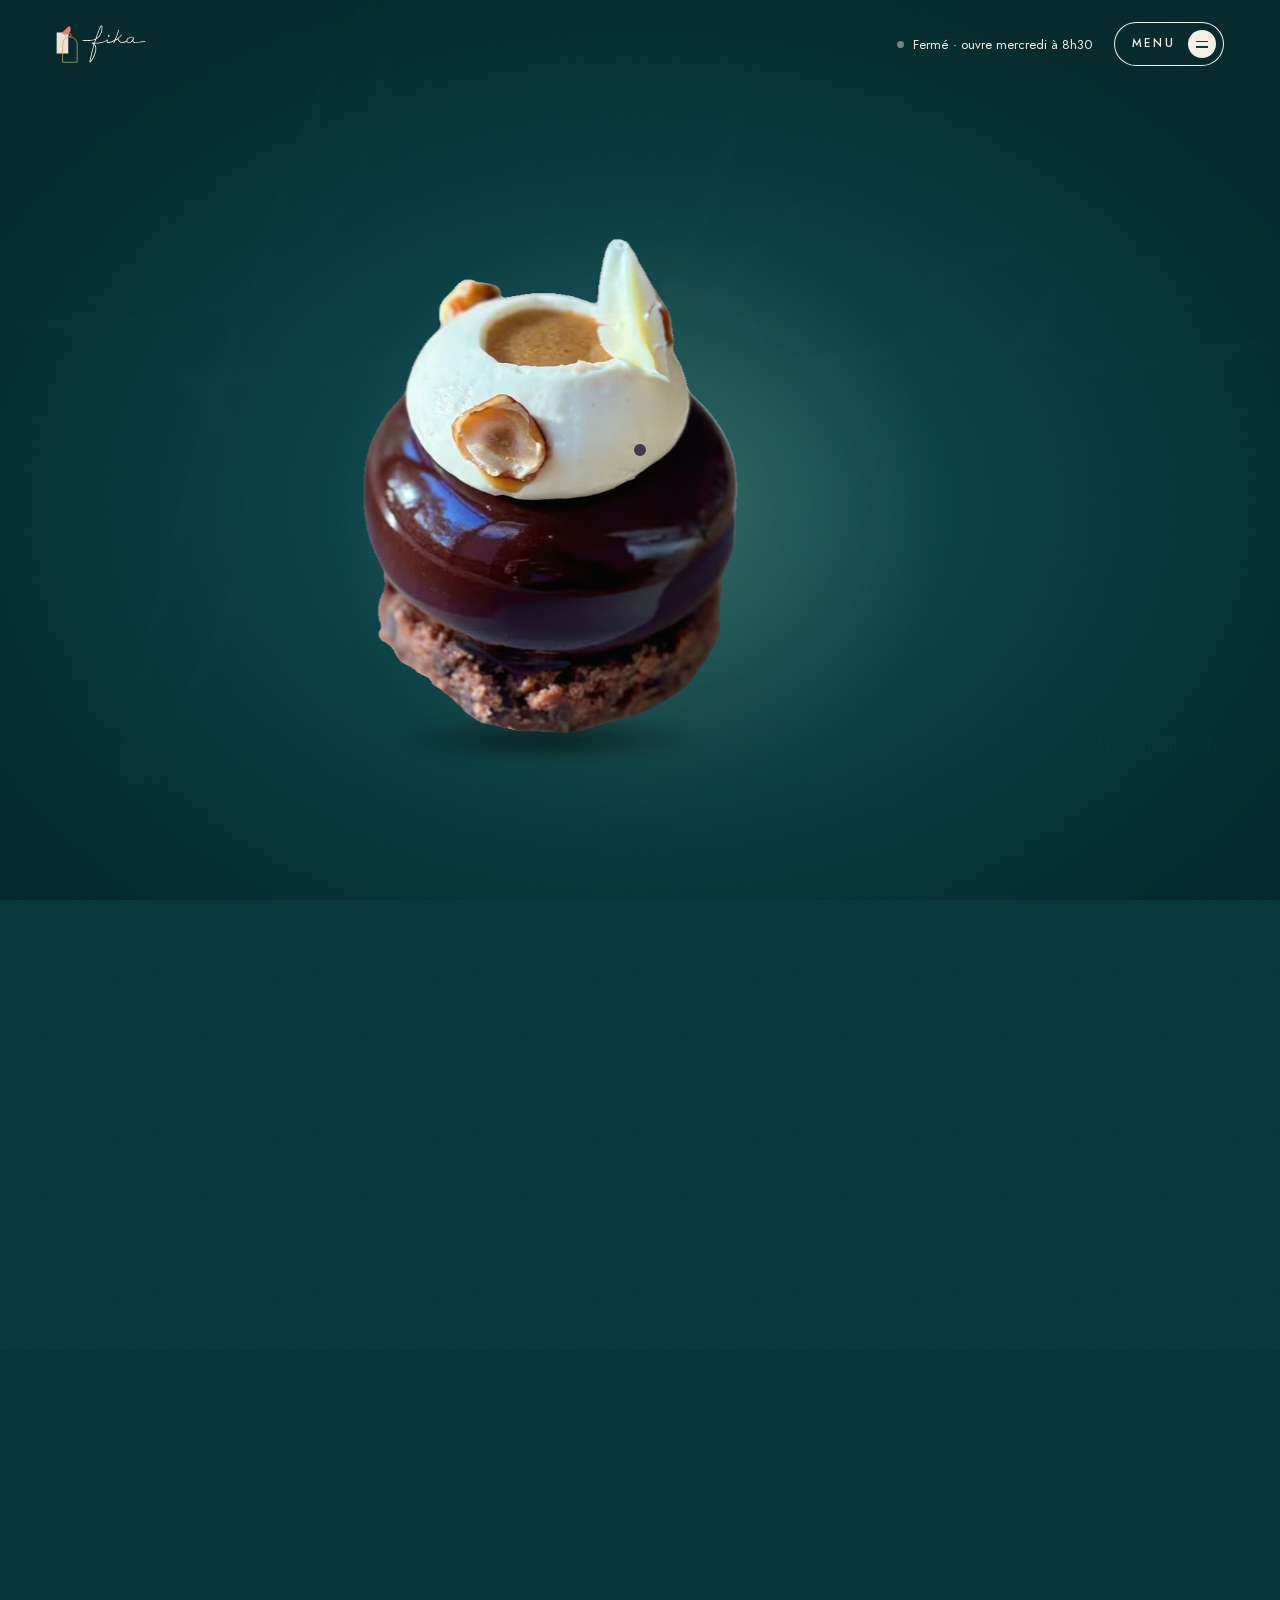
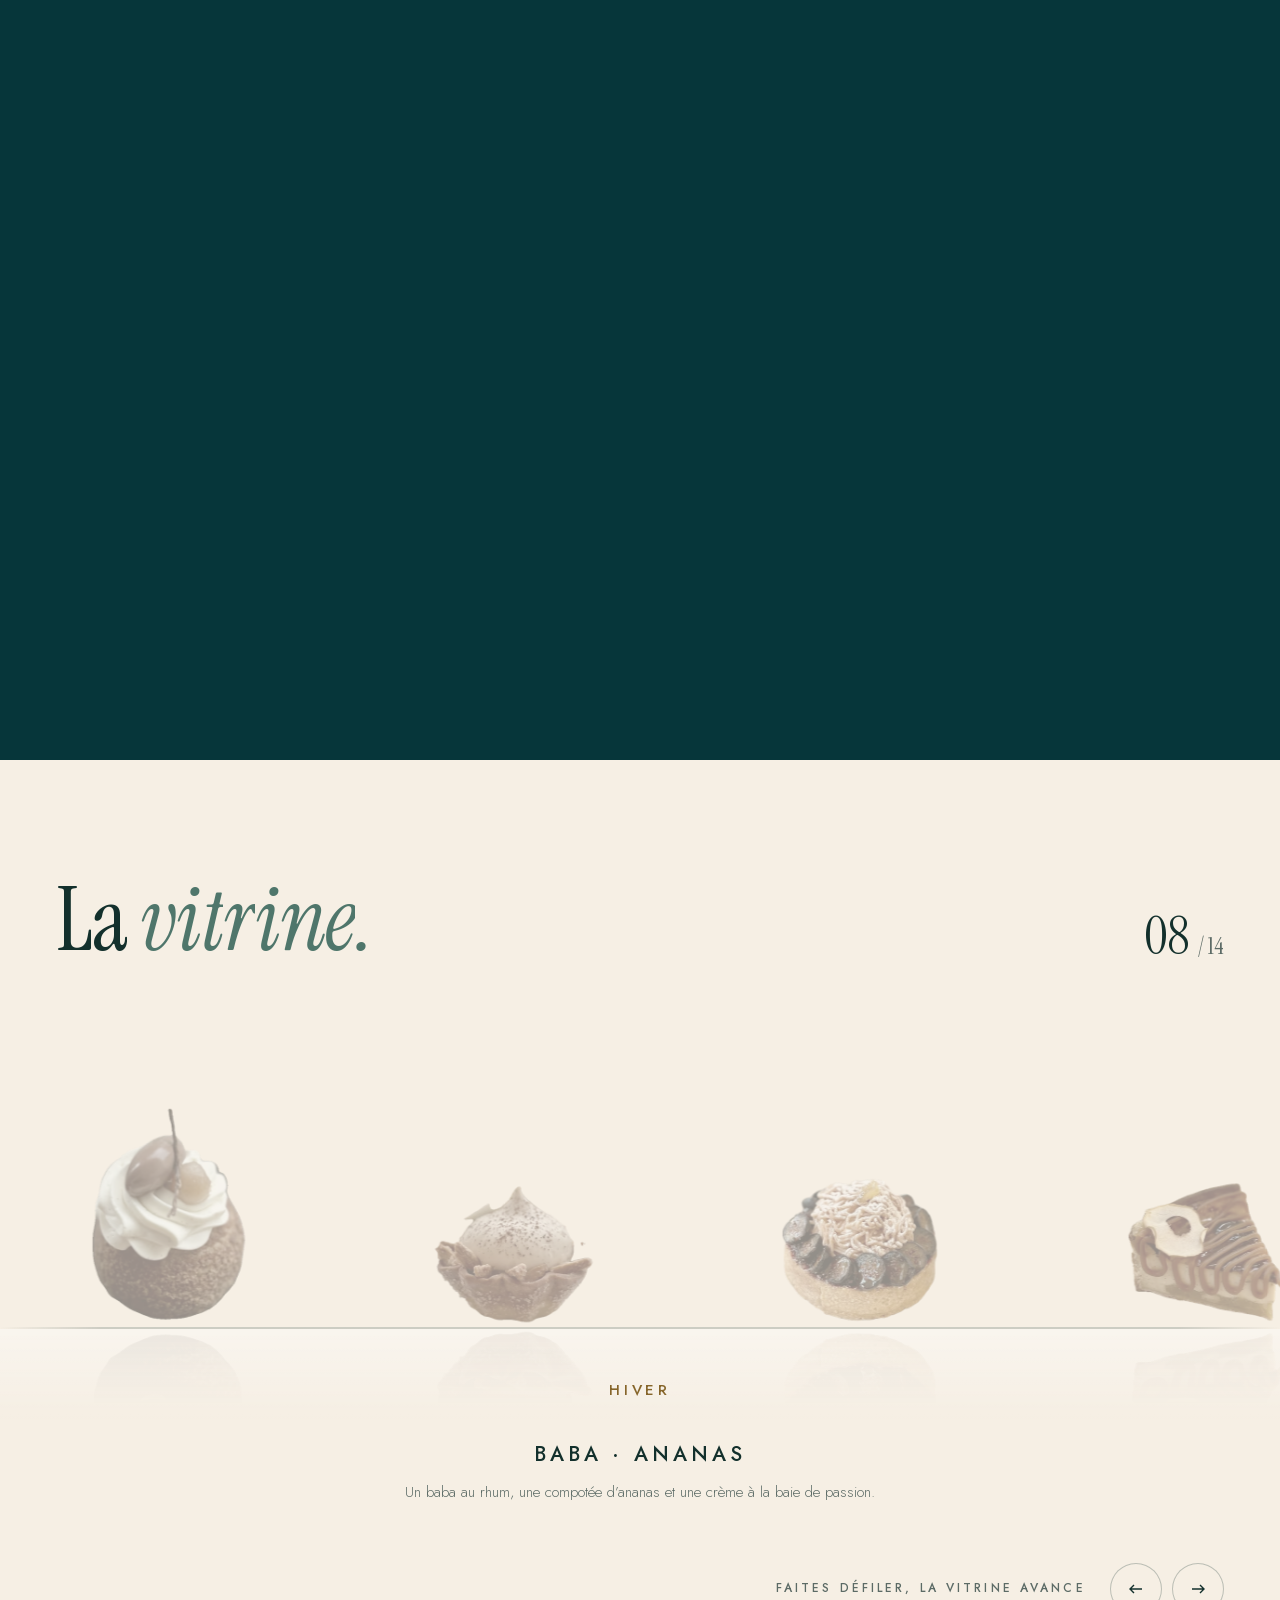
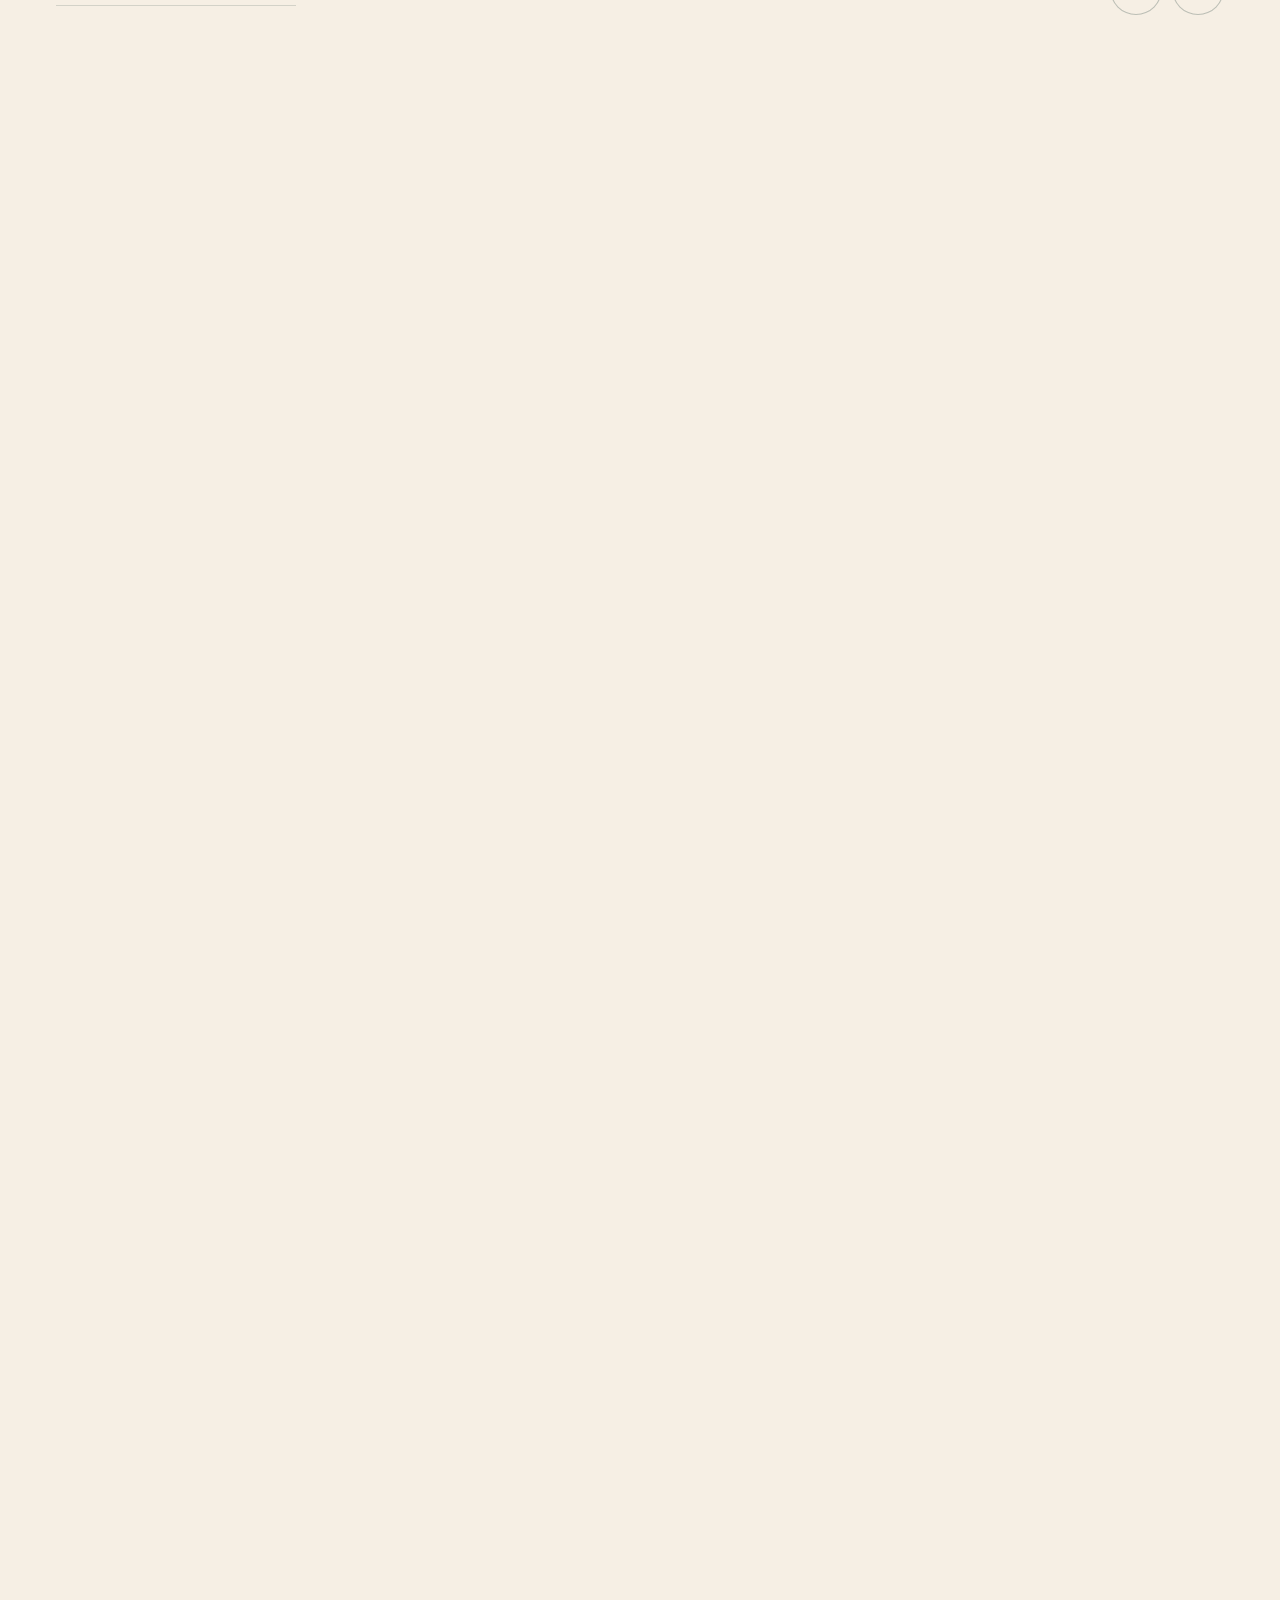
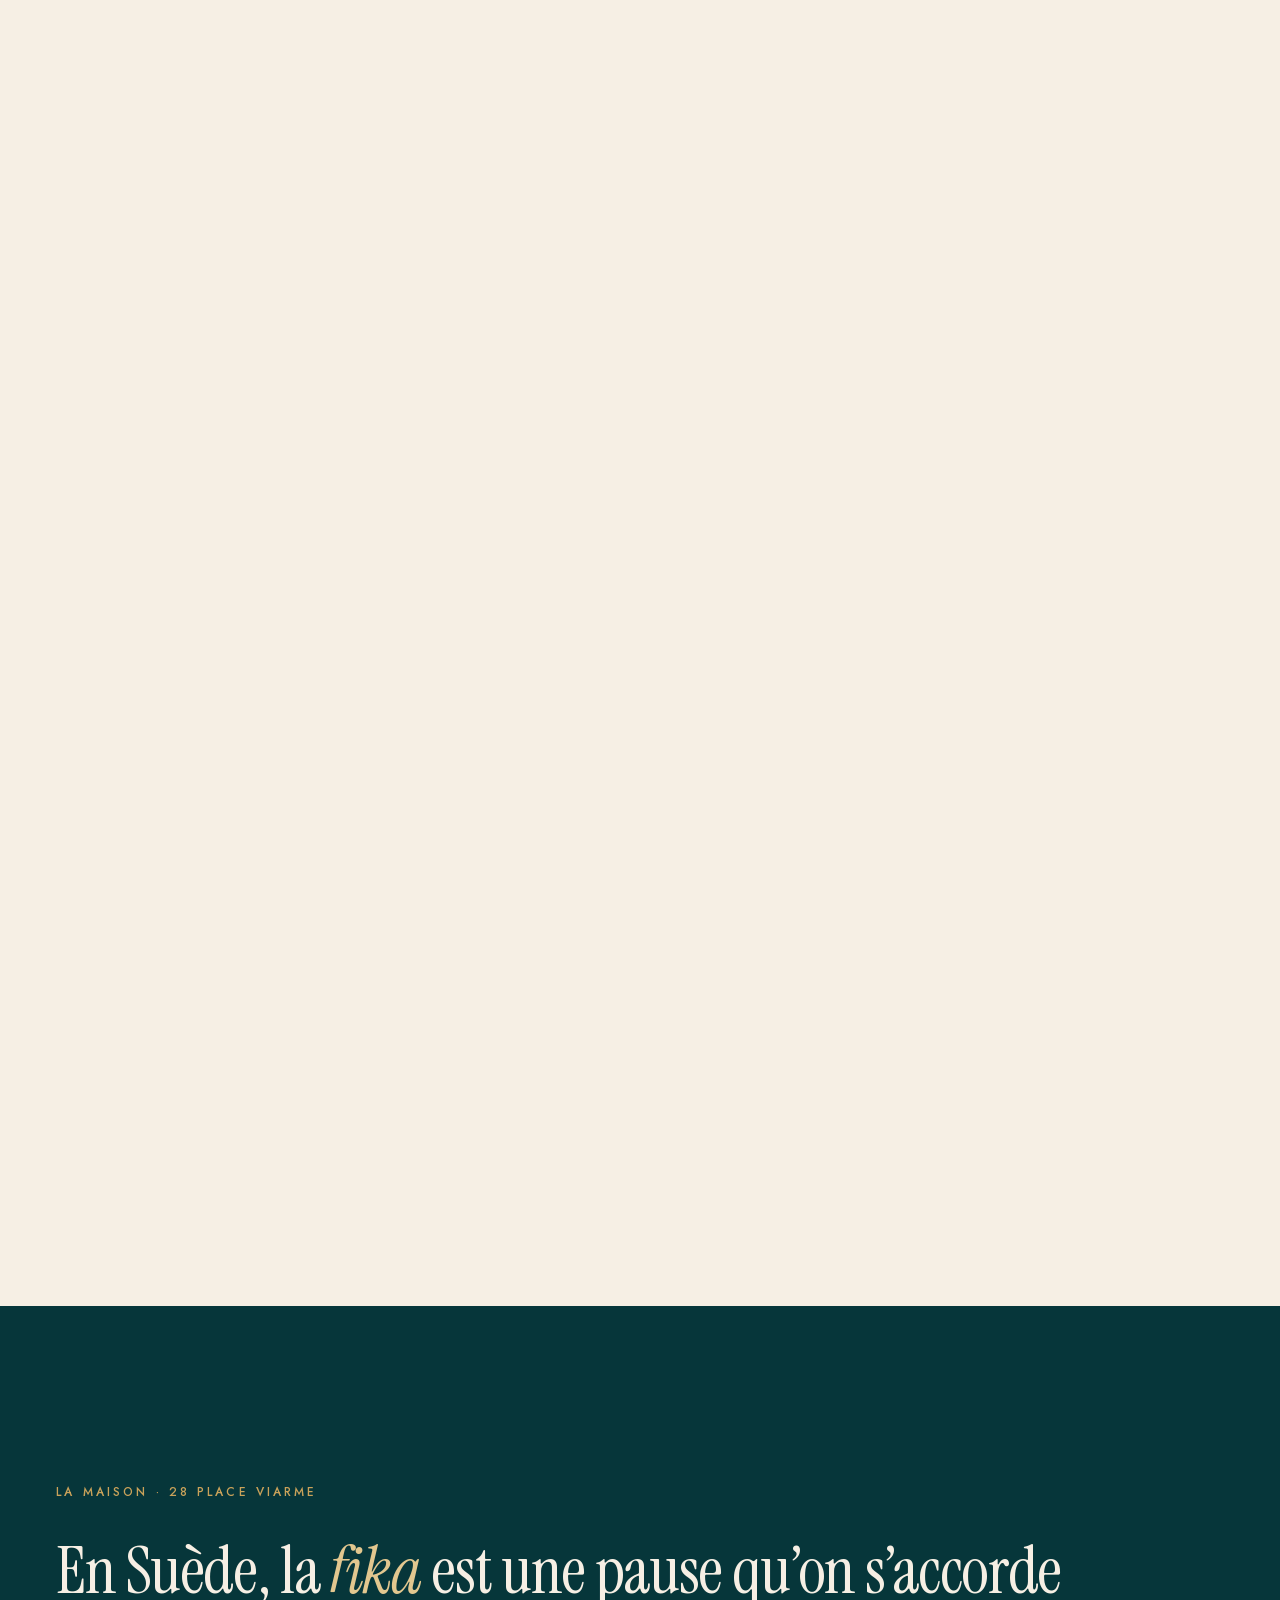
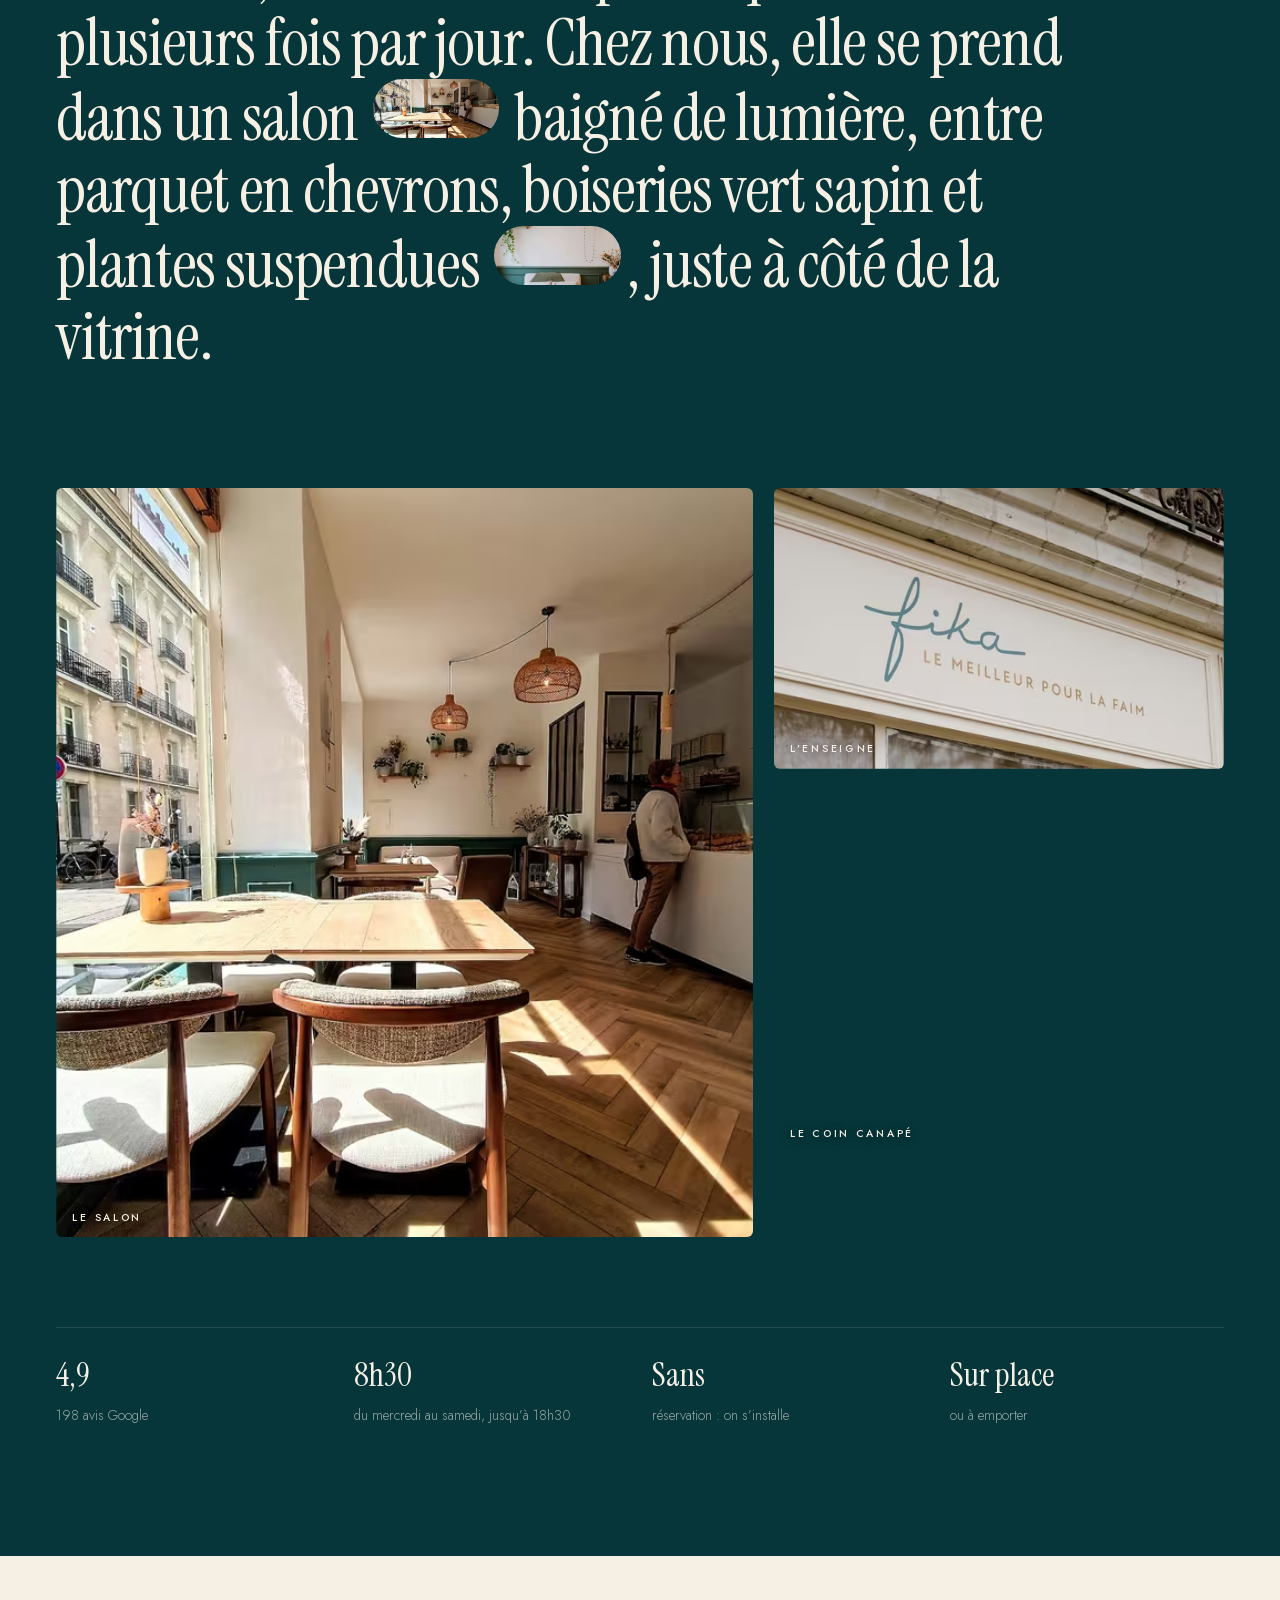
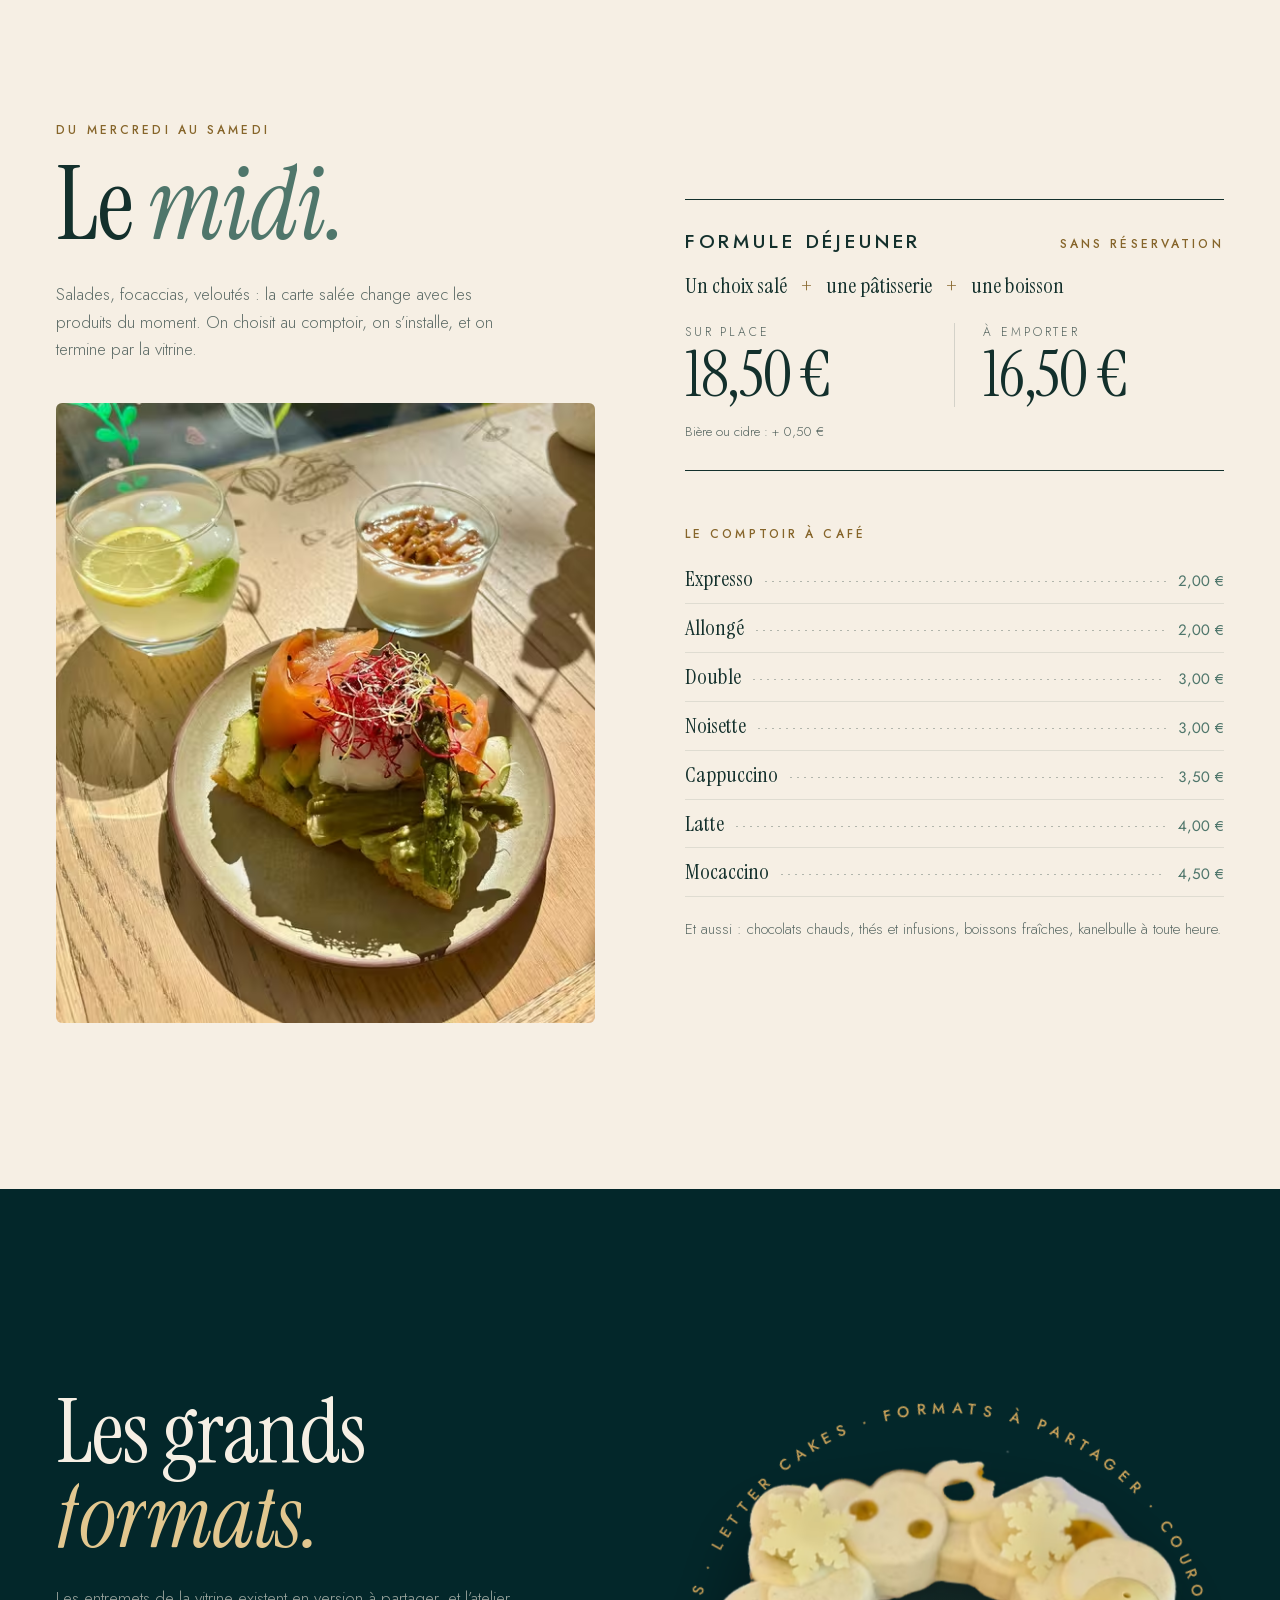
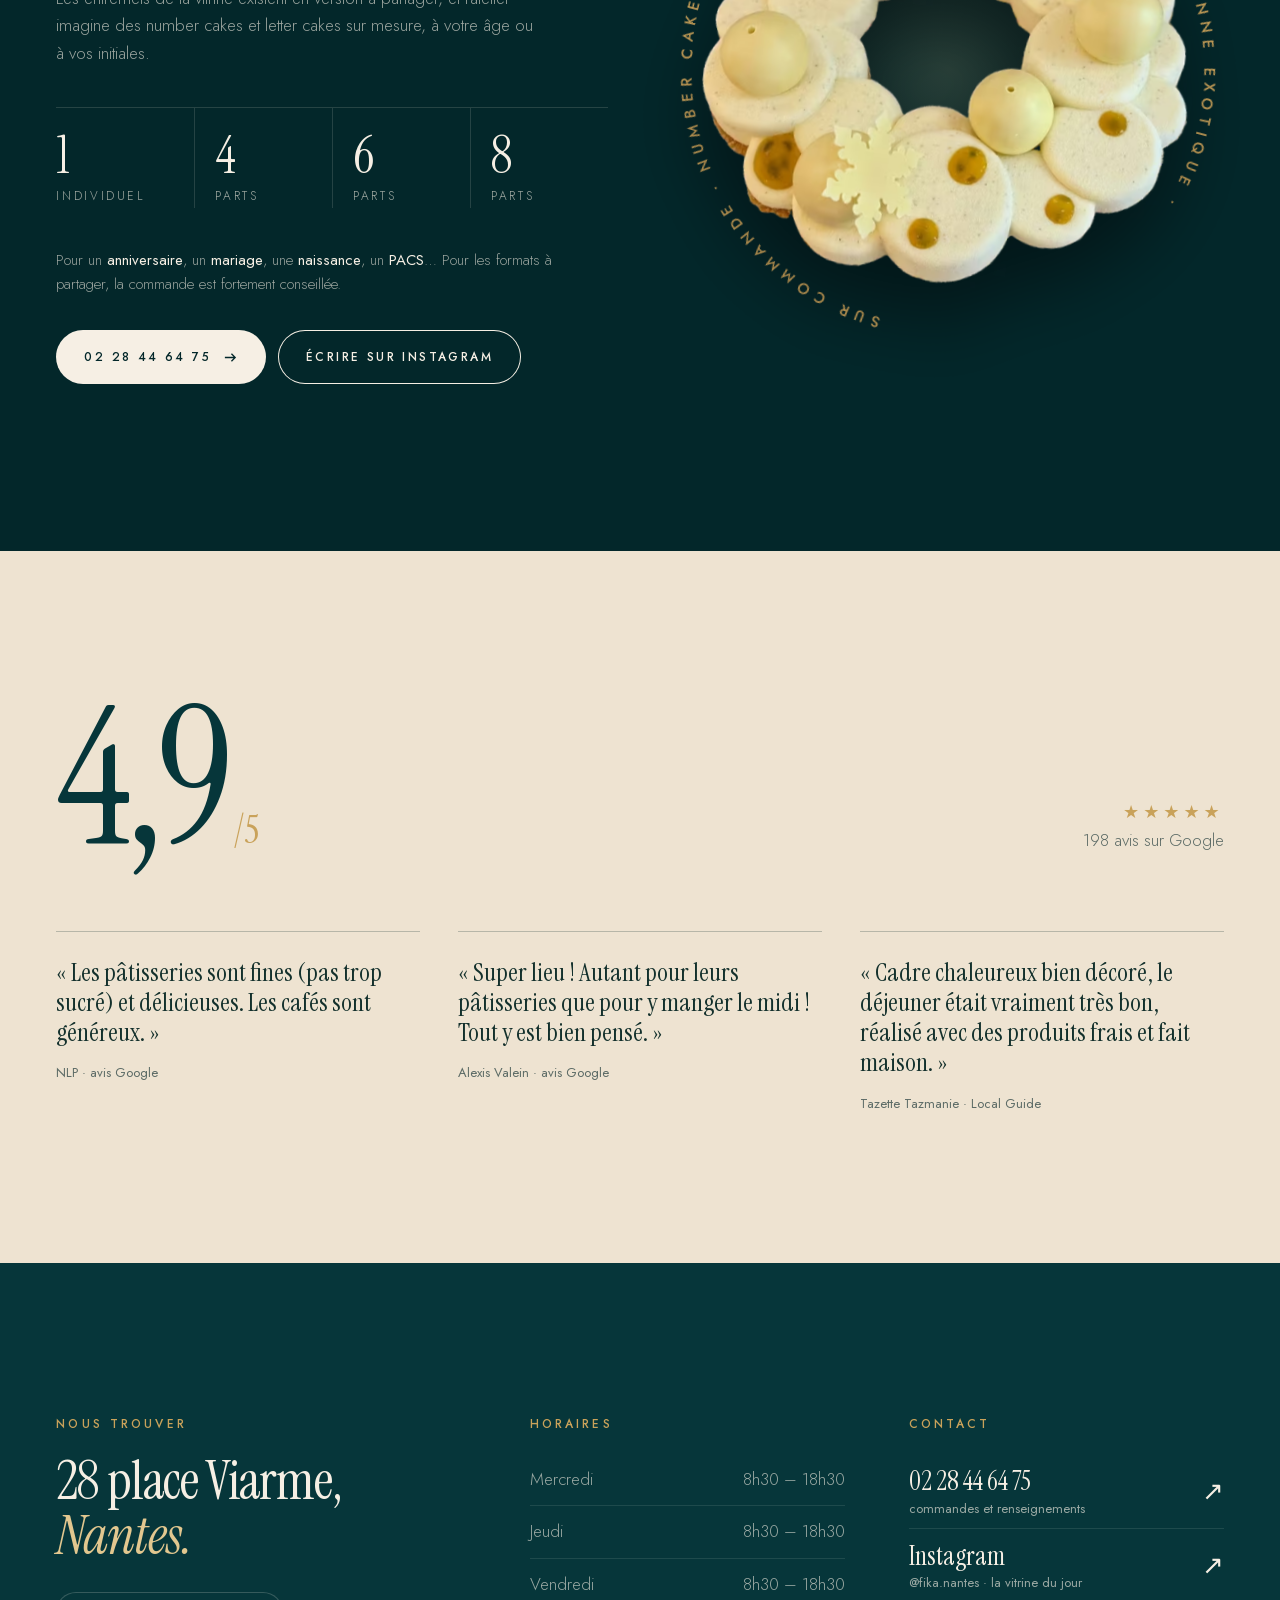
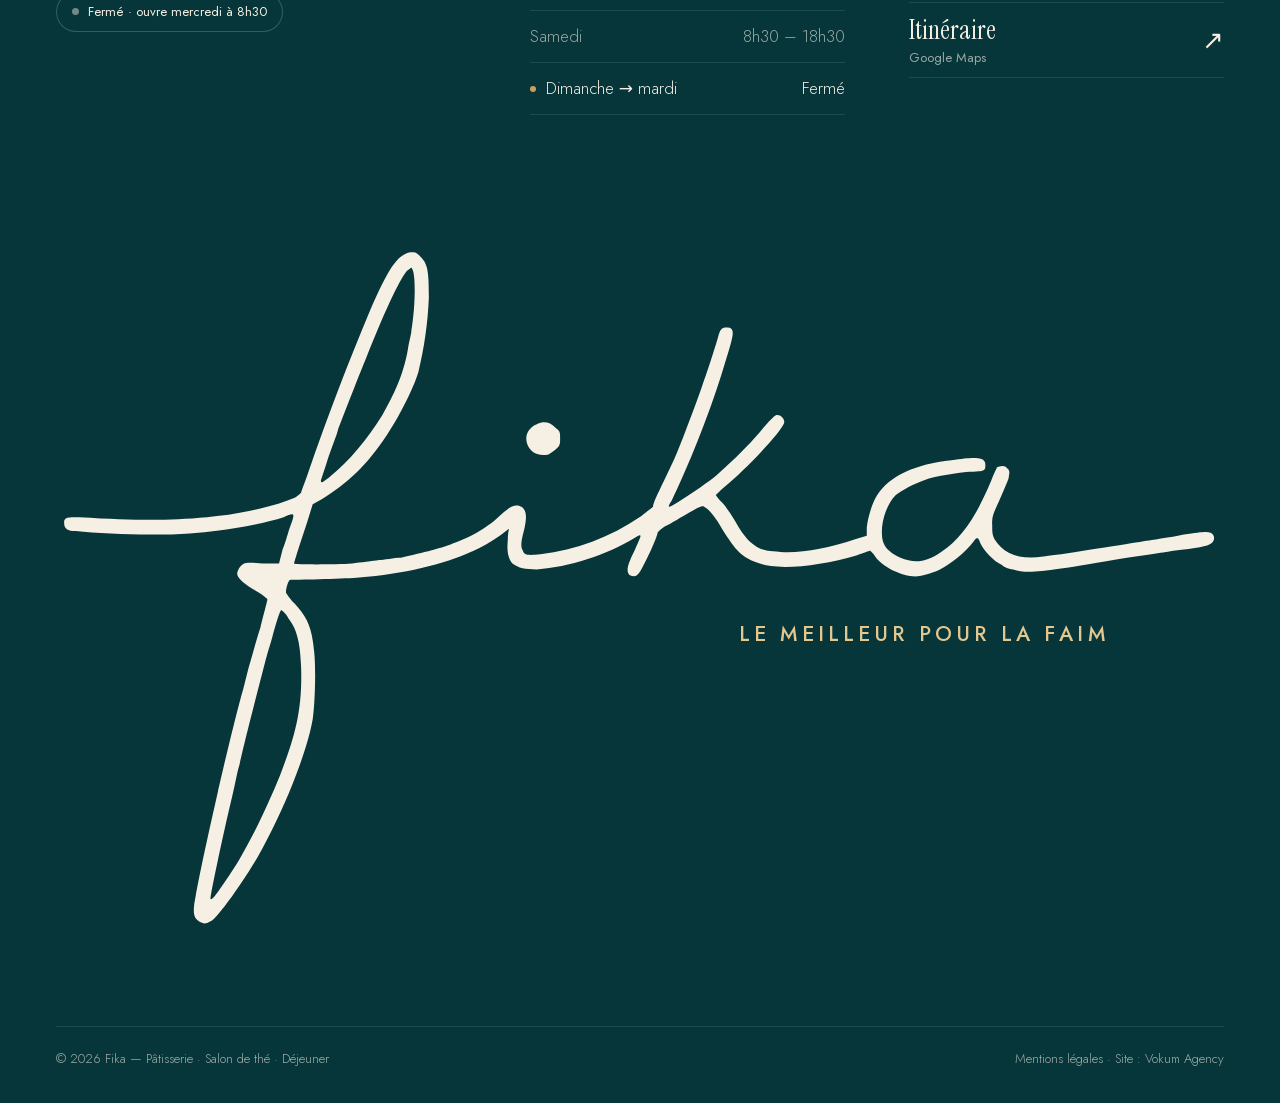
==== commit 287efded: "Aperçu de lien : image OG générée depuis le hero (1200×630) + balises Open Graph complètes Co-Author" ====
--- a/index.html
+++ b/index.html
@@ -1,3 +1,3 @@
-<!DOCTYPE html><html lang="fr" class="no-js"><head><meta charset="utf-8"><meta name="viewport" content="width=device-width,initial-scale=1"><title>Fika — Pâtisserie, salon de thé & déjeuner · Place Viarme, Nantes</title><meta name="description" content="Fika, pâtisserie, salon de thé et déjeuner au 28 place Viarme à Nantes. Pâtisseries de saison faites maison, formule déjeuner, sans réservation. Du mercredi au samedi, 8h30–18h30."><link rel="canonical" href="https://fika-site-five.vercel.app/"><meta name="theme-color" content="#06363A"><meta property="og:type" content="website"><meta property="og:locale" content="fr_FR"><meta property="og:title" content="Fika — Le meilleur pour la faim · Nantes"><meta property="og:description" content="Pâtisserie, salon de thé & déjeuner, 28 place Viarme à Nantes."><meta property="og:url" content="https://fika-site-five.vercel.app/"><meta property="og:image" content="https://fika-site-five.vercel.app/img/og.jpg"><meta name="twitter:card" content="summary_large_image"><link rel="icon" href="/favicon.svg" type="image/svg+xml"><link rel="apple-touch-icon" href="/apple-touch-icon.png"><link rel="preload" href="fonts/InstrumentSerif-normal.woff2" as="font" type="font/woff2" crossorigin><link rel="preload" href="fonts/Jost-normal.woff2" as="font" type="font/woff2" crossorigin><link rel="preload" as="image" type="image/avif" imagesrcset="img/p-choconoisette-560.avif 560w,img/p-choconoisette-1100.avif 1100w" imagesizes="(max-width:900px) 70vw, 34vw" fetchpriority="high"><script>document.documentElement.className='js'</script><style>@font-face{font-family:Instrument Serif;src:url(fonts/InstrumentSerif-normal.woff2)format("woff2");font-weight:400;font-style:normal;font-display:swap}@font-face{font-family:Instrument Serif;src:url(fonts/InstrumentSerif-italic.woff2)format("woff2");font-weight:400;font-style:italic;font-display:swap}@font-face{font-family:Jost;src:url(fonts/Jost-normal.woff2)format("woff2");font-weight:300 600;font-style:normal;font-display:swap}:root{--s0:#03272a;--s1:#06363a;--s2:#0b4247;--s3:#155258;--creme:#f6efe4;--lin:#eee3d1;--lin2:#e5d6bf;--or:#c9a25a;--orc:#e2c78f;--corail:#ec7a66;--sauge:#4f766b;--encre:#13302c;--gris:#5c6b66;--gris-c:#f6efe49e;--serif:"Instrument Serif",Georgia,serif;--sans:Jost,system-ui,sans-serif;--ease:cubic-bezier(.22,1,.36,1);--io:cubic-bezier(.76,0,.24,1);--spring:cubic-bezier(.34,1.56,.64,1);--pad:clamp(20px,4.4vw,72px)}*,:before,:after{box-sizing:border-box;margin:0;padding:0}html{-webkit-text-size-adjust:100%}body{background:var(--s1);color:var(--creme);font:300 17px/1.6 var(--sans);-webkit-font-smoothing:antialiased;overflow-x:clip}img,svg{max-width:100%;display:block}picture{display:contents}a{color:inherit;text-decoration:none}button{font:inherit;color:inherit;cursor:pointer;background:0 0;border:0}::selection{background:var(--or);color:var(--s0)}:focus-visible{outline:1.5px solid var(--or);outline-offset:4px;border-radius:3px}.sr{clip:rect(0 0 0 0);white-space:nowrap;width:1px;height:1px;position:absolute;overflow:hidden}.cap{font:500 12px/1.3 var(--sans);letter-spacing:.26em;text-transform:uppercase}.sign-t{font-family:var(--sans);text-transform:uppercase;letter-spacing:.2em;color:var(--orc);font-weight:500;line-height:1.2}.tagline{white-space:nowrap;margin:0;font-size:1.78cqw;position:absolute;top:51%;left:58.5%}.tagline i,.h1 i{opacity:0;transition:opacity .5s ease,transform .8s var(--ease);transition-delay:calc(2.2s + var(--i)*40ms);font-style:normal;display:inline-block;transform:translateY(.45em)}.ready .tagline i,.ready .h1 i,.sig.in .tagline i{opacity:1;transform:none}.sig .tagline i{transition-delay:calc(1.6s + var(--i)*40ms)}.gold{color:var(--or)}.serif{font-family:var(--serif);letter-spacing:-.015em;font-weight:400;line-height:.95}em{font-style:italic}.grain{z-index:90;pointer-events:none;opacity:.06;background-image:url("data:image/svg+xml,%3Csvg xmlns='http://www.w3.org/2000/svg' width='160' height='160'%3E%3Cfilter id='n'%3E%3CfeTurbulence type='fractalNoise' baseFrequency='.9' numOctaves='2' stitchTiles='stitch'/%3E%3CfeColorMatrix values='0 0 0 0 1 0 0 0 0 1 0 0 0 0 1 0 0 0 .55 0'/%3E%3C/filter%3E%3Crect width='160' height='160' filter='url(%23n)'/%3E%3C/svg%3E");position:fixed;inset:-50%}.ln{margin-bottom:-.08em;padding-bottom:.08em;display:block;overflow:hidden}.ln>span{transition:transform 1.2s var(--ease);transition-delay:calc(var(--d,0)*.11s);display:block;transform:translateY(105%)}.in .ln>span,.ln.in>span{transform:none}.chars .c{vertical-align:top;margin-bottom:-.12em;padding-bottom:.12em;display:inline-block;overflow:hidden}.chars .c>i{font-style:inherit;transition:transform .9s var(--spring);transition-delay:calc(var(--i)*24ms);display:inline-block;transform:translateY(110%)}.chars.in .c>i{transform:none}.chars .w{white-space:nowrap;display:inline-block}.up{opacity:0;transition:opacity .9s ease,transform 1.1s var(--ease);transition-delay:calc(var(--d,0)*.1s);transform:translateY(28px)}.up.in,.no-js .up,.no-js .ln>span,.no-js .chars .c>i{opacity:1;transform:none}.cur{z-index:95;pointer-events:none;background:var(--creme);mix-blend-mode:difference;width:12px;height:12px;transition:width .45s var(--ease),height .45s var(--ease),margin .45s var(--ease),background .3s;will-change:transform;border-radius:50%;place-items:center;margin:-6px 0 0 -6px;display:grid;position:fixed;top:0;left:0}.cur span{font:500 10px/1 var(--sans);letter-spacing:.2em;text-transform:uppercase;color:var(--s0);opacity:0;transition:opacity .25s}.cur.big{mix-blend-mode:normal;background:var(--creme);width:84px;height:84px;margin:-42px 0 0 -42px}.cur.big span{opacity:1}@media (hover:none),(pointer:coarse){.cur{display:none}}.nav{z-index:60;padding:22px var(--pad);transition:color .5s,transform .6s var(--ease);justify-content:space-between;align-items:center;display:flex;position:fixed;inset:0 0 auto}.nav.light{color:var(--encre)}.nav:before{content:"";z-index:-1;-webkit-backdrop-filter:blur(14px);opacity:0;background:#06363ad6;transition:opacity .4s,background .4s;position:absolute;inset:0}.nav.bar:before{opacity:1}.nav.light:before{background:#f6efe4e0}.menu-open .nav:before{opacity:0}.nav.hide{transform:translateY(-120%)}.brand{align-items:flex-end;gap:4px;display:flex}.brand .ic{width:22px;height:38px}.brand .sc{width:64px;height:38px}.nav__r{align-items:center;gap:22px;display:flex}.status{font:400 13px/1 var(--sans);white-space:nowrap;align-items:center;gap:9px;display:inline-flex}.status i{opacity:.45;background:currentColor;border-radius:50%;width:7px;height:7px}.status.open i{opacity:1;background:#6fd39e;box-shadow:0 0 0 4px #6fd39e2e}.mbtn{height:44px;font:500 11.5px/1 var(--sans);letter-spacing:.24em;text-transform:uppercase;border-radius:999px;align-items:center;gap:12px;padding:0 8px 0 18px;display:flex;box-shadow:inset 0 0 0 1px}.mbtn b{background:currentColor;border-radius:50%;place-content:center;gap:4px;width:28px;height:28px;display:grid}.mbtn b i{background:var(--s1);width:12px;height:1.5px;transition:transform .5s var(--ease);display:block}.nav.light .mbtn b i{background:var(--creme)}.menu-open .mbtn b i:first-child{transform:translateY(2.75px)rotate(45deg)}.menu-open .mbtn b i:last-child{transform:translateY(-2.75px)rotate(-45deg)}.menu{z-index:55;background:var(--s0);color:var(--creme);padding:120px var(--pad) 48px;clip-path:inset(0 0 100%);transition:clip-path .9s var(--io);visibility:hidden;grid-template-columns:1.2fr .8fr;align-items:end;display:grid;position:fixed;inset:0}.menu-open .menu{clip-path:inset(0);visibility:visible}.menu-open .nav{color:var(--creme)}.menu nav a{font:400 clamp(44px,7vw,104px)/1.02 var(--serif);letter-spacing:-.02em;opacity:0;transition:opacity .5s,transform .9s var(--ease),color .3s;align-items:baseline;gap:18px;display:flex;transform:translateY(40px)}.menu nav a small{font:500 11px/1 var(--sans);letter-spacing:.3em;color:var(--or)}.menu nav a:hover{color:var(--orc)}.menu-open .menu nav a{opacity:1;transition-delay:calc(.2s + var(--i)*60ms);transform:none}.menu__side{color:var(--gris-c);justify-items:start;gap:22px;font-size:15px;display:grid}.menu__pic{aspect-ratio:1;width:min(300px,100%);position:relative}.menu__pic img{object-fit:contain;opacity:0;width:100%;height:100%;transition:opacity .4s,transform .7s var(--spring);position:absolute;inset:0;transform:translateY(20px)rotate(-6deg)}.menu__pic img.on{opacity:1;transform:none}.stage{background:var(--s1);height:440vh;position:relative}.pin{isolation:isolate;height:100svh;position:sticky;top:0;overflow:hidden}.spot{z-index:-2;background:radial-gradient(60% 62% at 50% 56%,#145a60 0%,#0a4146 38%,#06363a 62%,#03272a 100%);position:absolute;inset:0}.spot:after{content:"";filter:blur(10px);width:70vmin;height:70vmin;opacity:var(--glow,1);background:radial-gradient(closest-side,#e2c78f29,#0000);border-radius:50%;position:absolute;top:50%;left:50%;translate:-50% -40%}.giant{z-index:-1;width:min(88vw,1440px);color:var(--creme);opacity:.96;will-change:transform,opacity,filter;position:absolute;top:50%;left:50%;translate:-50% -58%;container-type:inline-size}.giant svg{width:100%;height:auto;overflow:visible}.giant .pen{stroke-dasharray:1;stroke-dashoffset:1px}.ready .giant .pen{stroke-dashoffset:0;transition:stroke-dashoffset 2.3s cubic-bezier(.45,.05,.3,1) .35s}.px{width:var(--pw);height:var(--ph);margin:calc(var(--ph)*-.5) 0 0 calc(var(--pw)*-.5);will-change:transform;transform-style:preserve-3d;position:absolute;top:50%;left:50%}.px__in{opacity:0;transition:transform 1.5s var(--spring) .9s,opacity .5s ease .9s;position:absolute;inset:0;transform:translateY(-70vh)scale(.8)}.ready .px__in{opacity:1;transform:none}.px__tilt{transition:transform .8s var(--ease);position:absolute;inset:0}.band{will-change:transform;position:absolute;inset:0}.band img{object-fit:contain;width:100%;height:100%}.band--1 img{clip-path:inset(0 0 48%)}.band--2 img{clip-path:inset(51.9% 0 19.1%)}.band--3 img{clip-path:inset(80.8% 0 0)}.shadow{filter:blur(6px);z-index:-1;will-change:transform,opacity;background:radial-gradient(closest-side,#0000008c,#0000);border-radius:50%;height:9%;position:absolute;bottom:-3%;left:12%;right:12%}.h-kick{left:var(--pad);max-width:260px;position:absolute;top:110px}.h-kick p{color:var(--gris-c);margin-top:12px;font-size:14px}.h1{display:none}.h1 em{color:var(--orc)}.h-side{right:var(--pad);text-align:right;justify-items:end;gap:10px;display:grid;position:absolute;bottom:clamp(30px,6vh,66px)}.h-side .serif{font-size:clamp(26px,2.4vw,36px)}.hint{color:var(--gris-c);align-items:center;gap:12px;display:flex}.hint i{background:#f6efe433;width:1px;height:38px;position:relative;overflow:hidden}.hint i:after{content:"";background:var(--or);width:1px;height:40%;animation:drip 2.2s var(--io) infinite;position:absolute;top:-40%;left:0}@keyframes drip{to{top:100%}}.fade-h{transition:opacity .5s ease,transform .8s var(--ease)}.a-head{left:var(--pad);max-width:min(420px,29vw);position:absolute;top:clamp(96px,14vh,140px)}.a-head h2{margin-top:16px;font-size:clamp(40px,3.9vw,68px)}.a-head h2 em{color:var(--orc)}.a-head p{color:var(--gris-c);max-width:400px;margin-top:18px}.lab{opacity:0;will-change:transform,opacity;width:min(330px,28vw);position:absolute;top:0;left:0}.lab__line{background:linear-gradient(90deg,transparent,var(--or));transform-origin:100%;height:1px;position:absolute;top:.7em;right:100%}.lab__line:before{content:"";background:var(--or);border-radius:50%;width:7px;height:7px;position:absolute;top:-3px;left:-3px}.lab b{font:400 clamp(24px,2vw,32px)/1.05 var(--serif);margin:8px 0;display:block}.lab p{color:var(--gris-c);font-size:14.5px}.a-end{left:var(--pad);opacity:0;max-width:min(560px,44vw);position:absolute;top:50%;translate:0 -50%}.a-end .serif{font-size:clamp(40px,4.6vw,78px)}.a-end .serif em{color:var(--orc)}.a-end p{color:var(--gris-c);max-width:420px;margin-top:22px}.a-end .tags{flex-wrap:wrap;gap:10px;margin-top:26px;display:flex}.tag{height:34px;font:500 11px/1 var(--sans);letter-spacing:.2em;text-transform:uppercase;color:var(--orc);border-radius:999px;align-items:center;padding:0 16px;display:inline-flex;box-shadow:inset 0 0 0 1px #c9a25a80}.prog{right:var(--pad);opacity:0;gap:10px;transition:opacity .4s;display:grid;position:absolute;top:50%;translate:0 -50%}.prog i{background:#f6efe42e;width:2px;height:28px;display:block;position:relative;overflow:hidden}.prog i:after{content:"";background:var(--or);transform:scaleY(var(--f,0));transform-origin:top;position:absolute;inset:0}.vit{background:var(--creme);color:var(--encre);position:relative}.vit__track{height:var(--vh,900vh)}.vit__pin{height:100svh;position:sticky;top:0;overflow:hidden}.vit__head{left:var(--pad);right:var(--pad);z-index:3;justify-content:space-between;align-items:flex-end;gap:30px;display:flex;position:absolute;top:clamp(96px,13vh,130px)}.vit__head h2{font-size:clamp(54px,7vw,120px)}.vit__head h2 em{color:var(--sauge)}.vit__head p{max-width:330px;color:var(--gris);font-size:15px}.vit__head .count{font:400 clamp(40px,4vw,64px)/1 var(--serif);font-variant-numeric:tabular-nums;color:var(--encre);white-space:nowrap}.count small{color:var(--gris);font-size:.45em}.shelf{background:linear-gradient(90deg,#0000,#13302c2e 8% 92%,#0000);height:2px;position:absolute;top:63%;left:0;right:0}.shelf:after{content:"";opacity:.7;background:linear-gradient(#ffffff8c,#fff0);height:90px;position:absolute;top:2px;left:0;right:0}.row{will-change:transform;height:100%;display:flex;position:absolute;top:0;left:0}.item{width:var(--iw);flex:none;height:100%;position:relative}.item__p{transform-origin:50% 100%;width:78%;height:46%;translate:-50%;transform:scale(var(--sc,.62));opacity:var(--op,.5);filter:saturate(var(--sat,.6));transition:transform .2s linear,opacity .2s linear;position:absolute;bottom:37%;left:50%}.item__p img{object-fit:contain;object-position:50% 100%;width:100%;height:100%;position:absolute;inset:0}.item__p .refl{opacity:.14;height:100%;position:absolute;top:100%;left:0;right:0;transform:scaleY(-1);-webkit-mask-image:linear-gradient(0deg,#000 0,#0000 32%);mask-image:linear-gradient(0deg,#000 0,#0000 32%)}.item__p .refl img{object-position:50% 100%}.cap-box{text-align:center;z-index:3;width:min(560px,86vw);position:absolute;top:69%;left:50%;translate:-50%}.cap-box .cap{color:var(--or)}.cap-box h3{font:500 clamp(17px,1.6vw,24px)/1.3 var(--sans);letter-spacing:.2em;text-transform:uppercase;margin:12px 0}.cap-box p{color:var(--gris);min-height:3.2em;font-size:15px}.cap-box .swap{transition:opacity .35s ease,transform .5s var(--ease)}.cap-box.out .swap{opacity:0;transform:translateY(10px)}.vit__nav{right:var(--pad);z-index:3;align-items:center;gap:10px;display:flex;position:absolute;bottom:clamp(24px,5vh,48px)}.vit__hint{color:var(--gris);margin-right:14px}.vit__nav button{border-radius:50%;place-items:center;width:52px;height:52px;transition:background .3s,color .3s;display:grid;box-shadow:inset 0 0 0 1px #13302c40}.vit__nav button:hover{background:var(--encre);color:var(--creme)}.vit__nav svg{width:18px;height:18px}.vit__bar{left:var(--pad);z-index:3;background:#13302c26;width:min(240px,30vw);height:1px;position:absolute;bottom:clamp(40px,6vh,64px)}.vit__bar i{background:var(--encre);transform-origin:0;transform:scaleX(var(--f,0));position:absolute;inset:0}.maison{background:var(--s1);padding:clamp(110px,14vw,200px) 0 clamp(90px,10vw,150px);position:relative}.wrap{padding:0 var(--pad);max-width:1480px;margin:0 auto}.stmt{font:400 clamp(38px,5.2vw,92px)/1.08 var(--serif);letter-spacing:-.02em;max-width:15.5em}.stmt .wd{opacity:.16;transition:opacity .25s linear}.stmt .wd.lit{opacity:1}.stmt em{color:var(--orc)}.pill{vertical-align:.02em;opacity:.16;border-radius:999px;width:1.9em;height:.9em;margin:0 .08em;transition:opacity .25s;display:inline-block;position:relative;overflow:hidden}.pill.lit{opacity:1}.pill img{object-fit:cover;width:100%;height:100%;position:absolute;inset:0}.gal{grid-template-rows:auto auto;grid-template-columns:1.55fr 1fr;gap:clamp(14px,1.6vw,24px);margin-top:clamp(70px,9vw,130px);display:grid}.gal figure{border-radius:6px;position:relative;overflow:hidden}.gal img{object-fit:cover;width:100%;height:100%;transition:transform 1.8s var(--ease);transform:scale(1.18)}.gal figure{clip-path:inset(100% 0 0);transition:clip-path 1.4s var(--io)}.gal figure.in{clip-path:inset(0)}.gal figure.in img{transform:scale(1)}.gal .g1{aspect-ratio:4/4.3;grid-row:span 2}.gal .g2,.gal .g3{aspect-ratio:16/10}.gal figcaption{font:500 10.5px/1 var(--sans);letter-spacing:.26em;text-transform:uppercase;color:var(--creme);text-shadow:0 1px 10px #00000080;position:absolute;bottom:14px;left:16px}.facts{border-top:1px solid #f6efe41f;grid-template-columns:repeat(4,1fr);gap:24px;margin-top:clamp(60px,7vw,100px);padding-top:30px;display:grid}.facts b{font:400 clamp(30px,2.6vw,44px)/1 var(--serif);color:var(--creme);margin-bottom:10px;display:block}.facts span{color:var(--gris-c);font-size:14px}.midi{background:var(--creme);color:var(--encre);padding:clamp(110px,13vw,190px) 0}.midi__grid{grid-template-columns:1fr 1fr;align-items:start;gap:clamp(40px,7vw,130px);display:grid}.midi h2{font-size:clamp(60px,8vw,140px)}.midi h2 em{color:var(--sauge)}.midi__lead{color:var(--gris);max-width:440px;margin:28px 0 40px}.midi__ph{aspect-ratio:4/4.6;clip-path:inset(0 0 100%);transition:clip-path 1.4s var(--io);border-radius:6px;position:relative;overflow:hidden}.midi__ph.in{clip-path:inset(0)}.midi__ph img{object-fit:cover;width:100%;height:100%}.formule{border-top:1px solid var(--encre);border-bottom:1px solid var(--encre);margin-bottom:56px;padding:30px 0 28px}.formule__t{justify-content:space-between;align-items:baseline;gap:20px;display:flex}.formule__t h3{color:var(--encre);font-size:clamp(17px,1.5vw,22px)}.formule__eq{font:400 clamp(20px,1.7vw,26px)/1.2 var(--serif);flex-wrap:wrap;align-items:center;gap:10px 14px;margin:20px 0 24px;display:flex}.formule__eq i{color:var(--or);font-style:normal}.prix{grid-template-columns:1fr 1fr;display:grid}.prix div+div{border-left:1px solid #13302c26;padding-left:28px}.prix small{color:var(--gris);letter-spacing:.24em;text-transform:uppercase;font-size:12px;display:block}.prix b{font:400 clamp(54px,5vw,84px)/1 var(--serif);letter-spacing:-.02em}.formule__n{color:var(--gris);margin-top:14px;font-size:13.5px}.carte h3{margin-bottom:12px}.carte ul{list-style:none}.carte li{font:400 clamp(21px,1.7vw,26px)/1.1 var(--serif);border-bottom:1px solid #13302c1a;align-items:baseline;gap:12px;padding:12px 0;display:flex}.carte li i{background:repeating-linear-gradient(90deg,#13302c4d 0 2px,#0000 2px 7px);flex:1;height:1px;translate:0 -4px}.carte li b{font:400 15px/1 var(--sans);font-variant-numeric:tabular-nums;color:var(--sauge)}.carte__more{color:var(--gris);margin-top:20px;font-size:15px}.cmd{background:var(--s0);padding:clamp(110px,13vw,190px) 0;position:relative;overflow:hidden}.cmd__grid{grid-template-columns:1fr 1fr;align-items:center;gap:clamp(30px,5vw,90px);display:grid}.cmd h2{font-size:clamp(56px,7vw,120px)}.cmd h2 em{color:var(--orc)}.cmd p.lead{color:var(--gris-c);max-width:480px;margin:26px 0 40px}.cmd__vis{aspect-ratio:1;position:relative}.cmd__vis .halo{background:radial-gradient(closest-side,#e2c78f2e,#0000 70%);border-radius:50%;position:absolute;inset:6%}.cmd__vis img{object-fit:contain;will-change:transform;filter:drop-shadow(0 40px 40px #00000073);width:92%;height:92%;position:absolute;inset:4%}.ring{will-change:transform;width:100%;height:100%;position:absolute;inset:0;overflow:visible}.ring text{font:500 11px var(--sans);letter-spacing:.42em;fill:var(--or);text-transform:uppercase}.formats{border-top:1px solid #f6efe424;grid-template-columns:repeat(4,1fr);margin-bottom:40px;display:grid}.formats div{padding:22px 0 0}.formats div+div{border-left:1px solid #f6efe424;padding-left:20px}.formats b{font:400 clamp(44px,4vw,68px)/1 var(--serif);display:block}.formats span{letter-spacing:.22em;text-transform:uppercase;color:var(--gris-c);font-size:12px}.occ{color:var(--gris-c);margin-bottom:34px;font-size:15px}.occ b{color:var(--creme);font-weight:400}.btns{flex-wrap:wrap;gap:12px;display:flex}.btn{height:54px;font:500 12px/1 var(--sans);letter-spacing:.2em;text-transform:uppercase;isolation:isolate;transition:color .45s var(--ease);border-radius:999px;align-items:center;gap:12px;padding:0 28px;display:inline-flex;position:relative;overflow:hidden}.btn:before{content:"";z-index:-1;border-radius:inherit;background:var(--h,var(--or));transform-origin:100%;transition:transform .55s var(--ease);position:absolute;inset:0;transform:scaleX(0)}.btn:hover:before{transform-origin:0;transform:scale(1)}.btn--c{background:var(--creme);color:var(--s0)}.btn--c:hover{color:var(--s0)}.btn--o{box-shadow:inset 0 0 0 1px}.btn--o:hover{color:var(--s0)}.btn--d{background:var(--encre);color:var(--creme);--h:var(--sauge)}.btn svg{width:15px;height:15px;transition:transform .5s var(--ease)}.btn:hover svg{transform:translate(4px)}.avis{background:var(--lin);color:var(--encre);padding:clamp(100px,12vw,170px) 0}.avis__top{flex-wrap:wrap;justify-content:space-between;align-items:flex-end;gap:30px;margin-bottom:clamp(50px,6vw,90px);display:flex}.avis__n{font:400 clamp(120px,15vw,250px)/.78 var(--serif);letter-spacing:-.04em;color:var(--s1)}.avis__n small{letter-spacing:0;color:var(--or);margin-left:.2em;font-size:.2em}.avis__m{color:var(--gris);text-align:right}.avis__m .st{color:var(--or);letter-spacing:4px;font-size:18px;display:block}.quotes{grid-template-columns:repeat(3,1fr);gap:clamp(26px,3vw,50px);display:grid}.quotes blockquote{font:400 clamp(24px,2vw,32px)/1.18 var(--serif);border-top:1px solid #13302c40;padding-top:26px}.quotes cite{font:400 13px/1 var(--sans);color:var(--gris);margin-top:18px;font-style:normal;display:block}.foot{background:var(--s1);padding:clamp(100px,12vw,170px) 0 34px;overflow:hidden}.foot__grid{grid-template-columns:1.3fr 1fr 1fr;gap:clamp(30px,5vw,80px);display:grid}.foot h3{color:var(--or);margin-bottom:22px}.addr{font:400 clamp(40px,4.2vw,68px)/1.02 var(--serif);letter-spacing:-.02em}.addr em{color:var(--orc)}.foot .status{border-radius:999px;height:40px;margin-top:28px;padding:0 16px;box-shadow:inset 0 0 0 1px #f6efe433}.hours{list-style:none}.hours li{color:var(--gris-c);border-bottom:1px solid #f6efe41a;justify-content:space-between;gap:16px;padding:12px 0;display:flex}.hours li.today{color:var(--creme)}.hours li.today span:first-child:before{content:"";background:var(--or);border-radius:50%;width:6px;height:6px;margin-right:10px;display:inline-block;translate:0 -2px}.links a{font:400 26px/1.1 var(--serif);transition:color .3s,padding .5s var(--ease);border-bottom:1px solid #f6efe41a;justify-content:space-between;align-items:center;padding:13px 0;display:flex}.links a:hover{color:var(--orc);padding-left:8px}.links small{font:400 13px/1 var(--sans);color:var(--gris-c);margin-top:6px;display:block}.sig{color:var(--creme);margin-top:clamp(80px,10vw,150px);padding-bottom:4cqw;position:relative;container-type:inline-size}.sig svg{width:100%;height:auto;overflow:visible}.sig .pen{stroke-dasharray:1;stroke-dashoffset:1px;transition:stroke-dashoffset 2.4s cubic-bezier(.45,.05,.3,1)}.sig.in .pen{stroke-dashoffset:0}.sig__t{color:var(--or);justify-content:space-between;align-items:center;gap:20px;margin-top:6px;display:flex}.bottom{color:var(--gris-c);border-top:1px solid #f6efe41a;flex-wrap:wrap;justify-content:space-between;gap:12px;margin-top:40px;padding-top:22px;font-size:13px;display:flex}.bottom a:hover{color:var(--creme)}@media (width<=900px){body{font-size:16px}.nav{padding:16px var(--pad)}.nav .status{display:none}.menu{grid-template-columns:1fr;align-content:end}.menu__pic{display:none}.stage{height:400vh}.h-kick{top:86px}.h-kick p,.giant .tagline{display:none}.h1{left:var(--pad);right:var(--pad);font-size:clamp(17px,5.4vw,24px);line-height:1.5;display:block;position:absolute;bottom:150px}.giant{width:128vw;translate:-50% -78%}.h-side{left:var(--pad);text-align:left;justify-items:start;bottom:30px;right:auto}.sig .tagline{text-align:center;margin-top:14px;font-size:12px;display:block;position:static}.sig{padding-bottom:0}.menu__side{margin-top:34px}.menu nav a{font-size:clamp(42px,12vw,60px);line-height:1.08}.h-side .serif{font-size:22px}.a-head{max-width:none;right:var(--pad);top:86px}.a-head h2{font-size:clamp(36px,10vw,56px)}.a-head p{display:none}.lab{width:44vw}.lab p:not(.cap){display:none}.lab .cap{letter-spacing:.22em;font-size:9.5px}.lab b{font-size:20px}.lab p{font-size:12.5px;line-height:1.45}.a-end{max-width:none;right:var(--pad);top:auto;bottom:40px;translate:none}.a-end .serif{font-size:clamp(34px,9vw,52px)}.prog{display:none}.vit__head{flex-direction:column;align-items:flex-start;gap:12px;top:84px}.vit__head h2{font-size:clamp(48px,14vw,76px)}.vit__head .count{font-size:34px;position:absolute;top:0;right:0}.vit__hint{display:none}.shelf{top:60%}.item__p{height:34%;bottom:40%}.cap-box{top:64%}.vit__nav{left:var(--pad);right:var(--pad);justify-content:space-between}.vit__bar{display:none}.gal{grid-template-columns:1fr}.gal .g1{aspect-ratio:4/3.4;grid-row:auto}.facts{grid-template-columns:1fr 1fr}.midi__grid,.cmd__grid,.foot__grid{grid-template-columns:1fr}.midi__ph{aspect-ratio:4/3.4}.cmd__vis{order:-1;width:100%;max-width:420px;margin:0 auto}.formats{grid-template-columns:repeat(2,1fr)}.formats div:nth-child(3){border-left:0;padding-left:0}.quotes{grid-template-columns:1fr}.avis__m{text-align:left}}@media (prefers-reduced-motion:reduce){*,:before,:after{transition-duration:.01ms!important;transition-delay:0s!important;animation-duration:.01ms!important}}.vit .gold,.midi .gold,.avis .gold,.cap-box .cap,.formule__eq i{color:#86652a}.stmt .wd,.pill{opacity:.3}
+<!DOCTYPE html><html lang="fr" class="no-js"><head><meta charset="utf-8"><meta name="viewport" content="width=device-width,initial-scale=1"><title>Fika — Pâtisserie, salon de thé & déjeuner · Place Viarme, Nantes</title><!-- OG:START --><meta property="og:type" content="website"><meta property="og:site_name" content="Fika"><meta property="og:locale" content="fr_FR"><meta property="og:title" content="Fika — Le meilleur pour la faim · Nantes"><meta property="og:description" content="Pâtisserie, salon de thé &amp; déjeuner, 28 place Viarme à Nantes."><meta property="og:url" content="https://fika-site-five.vercel.app/"><meta property="og:image" content="https://fika-site-five.vercel.app/img/og.jpg?v=df69c739"><meta property="og:image:secure_url" content="https://fika-site-five.vercel.app/img/og.jpg?v=df69c739"><meta property="og:image:type" content="image/jpeg"><meta property="og:image:width" content="1200"><meta property="og:image:height" content="630"><meta property="og:image:alt" content="Fika — aperçu du site"><meta name="twitter:card" content="summary_large_image"><meta name="twitter:title" content="Fika — Le meilleur pour la faim · Nantes"><meta name="twitter:description" content="Pâtisserie, salon de thé &amp; déjeuner, 28 place Viarme à Nantes."><meta name="twitter:image" content="https://fika-site-five.vercel.app/img/og.jpg?v=df69c739"><!-- OG:END --><meta name="description" content="Fika, pâtisserie, salon de thé et déjeuner au 28 place Viarme à Nantes. Pâtisseries de saison faites maison, formule déjeuner, sans réservation. Du mercredi au samedi, 8h30–18h30."><link rel="canonical" href="https://fika-site-five.vercel.app/"><meta name="theme-color" content="#06363A"><link rel="icon" href="/favicon.svg" type="image/svg+xml"><link rel="apple-touch-icon" href="/apple-touch-icon.png"><link rel="preload" href="fonts/InstrumentSerif-normal.woff2" as="font" type="font/woff2" crossorigin><link rel="preload" href="fonts/Jost-normal.woff2" as="font" type="font/woff2" crossorigin><link rel="preload" as="image" type="image/avif" imagesrcset="img/p-choconoisette-560.avif 560w,img/p-choconoisette-1100.avif 1100w" imagesizes="(max-width:900px) 70vw, 34vw" fetchpriority="high"><script>document.documentElement.className='js'</script><style>@font-face{font-family:Instrument Serif;src:url(fonts/InstrumentSerif-normal.woff2)format("woff2");font-weight:400;font-style:normal;font-display:swap}@font-face{font-family:Instrument Serif;src:url(fonts/InstrumentSerif-italic.woff2)format("woff2");font-weight:400;font-style:italic;font-display:swap}@font-face{font-family:Jost;src:url(fonts/Jost-normal.woff2)format("woff2");font-weight:300 600;font-style:normal;font-display:swap}:root{--s0:#03272a;--s1:#06363a;--s2:#0b4247;--s3:#155258;--creme:#f6efe4;--lin:#eee3d1;--lin2:#e5d6bf;--or:#c9a25a;--orc:#e2c78f;--corail:#ec7a66;--sauge:#4f766b;--encre:#13302c;--gris:#5c6b66;--gris-c:#f6efe49e;--serif:"Instrument Serif",Georgia,serif;--sans:Jost,system-ui,sans-serif;--ease:cubic-bezier(.22,1,.36,1);--io:cubic-bezier(.76,0,.24,1);--spring:cubic-bezier(.34,1.56,.64,1);--pad:clamp(20px,4.4vw,72px)}*,:before,:after{box-sizing:border-box;margin:0;padding:0}html{-webkit-text-size-adjust:100%}body{background:var(--s1);color:var(--creme);font:300 17px/1.6 var(--sans);-webkit-font-smoothing:antialiased;overflow-x:clip}img,svg{max-width:100%;display:block}picture{display:contents}a{color:inherit;text-decoration:none}button{font:inherit;color:inherit;cursor:pointer;background:0 0;border:0}::selection{background:var(--or);color:var(--s0)}:focus-visible{outline:1.5px solid var(--or);outline-offset:4px;border-radius:3px}.sr{clip:rect(0 0 0 0);white-space:nowrap;width:1px;height:1px;position:absolute;overflow:hidden}.cap{font:500 12px/1.3 var(--sans);letter-spacing:.26em;text-transform:uppercase}.sign-t{font-family:var(--sans);text-transform:uppercase;letter-spacing:.2em;color:var(--orc);font-weight:500;line-height:1.2}.tagline{white-space:nowrap;margin:0;font-size:1.78cqw;position:absolute;top:51%;left:58.5%}.tagline i,.h1 i{opacity:0;transition:opacity .5s ease,transform .8s var(--ease);transition-delay:calc(2.2s + var(--i)*40ms);font-style:normal;display:inline-block;transform:translateY(.45em)}.ready .tagline i,.ready .h1 i,.sig.in .tagline i{opacity:1;transform:none}.sig .tagline i{transition-delay:calc(1.6s + var(--i)*40ms)}.gold{color:var(--or)}.serif{font-family:var(--serif);letter-spacing:-.015em;font-weight:400;line-height:.95}em{font-style:italic}.grain{z-index:90;pointer-events:none;opacity:.06;background-image:url("data:image/svg+xml,%3Csvg xmlns='http://www.w3.org/2000/svg' width='160' height='160'%3E%3Cfilter id='n'%3E%3CfeTurbulence type='fractalNoise' baseFrequency='.9' numOctaves='2' stitchTiles='stitch'/%3E%3CfeColorMatrix values='0 0 0 0 1 0 0 0 0 1 0 0 0 0 1 0 0 0 .55 0'/%3E%3C/filter%3E%3Crect width='160' height='160' filter='url(%23n)'/%3E%3C/svg%3E");position:fixed;inset:-50%}.ln{margin-bottom:-.08em;padding-bottom:.08em;display:block;overflow:hidden}.ln>span{transition:transform 1.2s var(--ease);transition-delay:calc(var(--d,0)*.11s);display:block;transform:translateY(105%)}.in .ln>span,.ln.in>span{transform:none}.chars .c{vertical-align:top;margin-bottom:-.12em;padding-bottom:.12em;display:inline-block;overflow:hidden}.chars .c>i{font-style:inherit;transition:transform .9s var(--spring);transition-delay:calc(var(--i)*24ms);display:inline-block;transform:translateY(110%)}.chars.in .c>i{transform:none}.chars .w{white-space:nowrap;display:inline-block}.up{opacity:0;transition:opacity .9s ease,transform 1.1s var(--ease);transition-delay:calc(var(--d,0)*.1s);transform:translateY(28px)}.up.in,.no-js .up,.no-js .ln>span,.no-js .chars .c>i{opacity:1;transform:none}.cur{z-index:95;pointer-events:none;background:var(--creme);mix-blend-mode:difference;width:12px;height:12px;transition:width .45s var(--ease),height .45s var(--ease),margin .45s var(--ease),background .3s;will-change:transform;border-radius:50%;place-items:center;margin:-6px 0 0 -6px;display:grid;position:fixed;top:0;left:0}.cur span{font:500 10px/1 var(--sans);letter-spacing:.2em;text-transform:uppercase;color:var(--s0);opacity:0;transition:opacity .25s}.cur.big{mix-blend-mode:normal;background:var(--creme);width:84px;height:84px;margin:-42px 0 0 -42px}.cur.big span{opacity:1}@media (hover:none),(pointer:coarse){.cur{display:none}}.nav{z-index:60;padding:22px var(--pad);transition:color .5s,transform .6s var(--ease);justify-content:space-between;align-items:center;display:flex;position:fixed;inset:0 0 auto}.nav.light{color:var(--encre)}.nav:before{content:"";z-index:-1;-webkit-backdrop-filter:blur(14px);opacity:0;background:#06363ad6;transition:opacity .4s,background .4s;position:absolute;inset:0}.nav.bar:before{opacity:1}.nav.light:before{background:#f6efe4e0}.menu-open .nav:before{opacity:0}.nav.hide{transform:translateY(-120%)}.brand{align-items:flex-end;gap:4px;display:flex}.brand .ic{width:22px;height:38px}.brand .sc{width:64px;height:38px}.nav__r{align-items:center;gap:22px;display:flex}.status{font:400 13px/1 var(--sans);white-space:nowrap;align-items:center;gap:9px;display:inline-flex}.status i{opacity:.45;background:currentColor;border-radius:50%;width:7px;height:7px}.status.open i{opacity:1;background:#6fd39e;box-shadow:0 0 0 4px #6fd39e2e}.mbtn{height:44px;font:500 11.5px/1 var(--sans);letter-spacing:.24em;text-transform:uppercase;border-radius:999px;align-items:center;gap:12px;padding:0 8px 0 18px;display:flex;box-shadow:inset 0 0 0 1px}.mbtn b{background:currentColor;border-radius:50%;place-content:center;gap:4px;width:28px;height:28px;display:grid}.mbtn b i{background:var(--s1);width:12px;height:1.5px;transition:transform .5s var(--ease);display:block}.nav.light .mbtn b i{background:var(--creme)}.menu-open .mbtn b i:first-child{transform:translateY(2.75px)rotate(45deg)}.menu-open .mbtn b i:last-child{transform:translateY(-2.75px)rotate(-45deg)}.menu{z-index:55;background:var(--s0);color:var(--creme);padding:120px var(--pad) 48px;clip-path:inset(0 0 100%);transition:clip-path .9s var(--io);visibility:hidden;grid-template-columns:1.2fr .8fr;align-items:end;display:grid;position:fixed;inset:0}.menu-open .menu{clip-path:inset(0);visibility:visible}.menu-open .nav{color:var(--creme)}.menu nav a{font:400 clamp(44px,7vw,104px)/1.02 var(--serif);letter-spacing:-.02em;opacity:0;transition:opacity .5s,transform .9s var(--ease),color .3s;align-items:baseline;gap:18px;display:flex;transform:translateY(40px)}.menu nav a small{font:500 11px/1 var(--sans);letter-spacing:.3em;color:var(--or)}.menu nav a:hover{color:var(--orc)}.menu-open .menu nav a{opacity:1;transition-delay:calc(.2s + var(--i)*60ms);transform:none}.menu__side{color:var(--gris-c);justify-items:start;gap:22px;font-size:15px;display:grid}.menu__pic{aspect-ratio:1;width:min(300px,100%);position:relative}.menu__pic img{object-fit:contain;opacity:0;width:100%;height:100%;transition:opacity .4s,transform .7s var(--spring);position:absolute;inset:0;transform:translateY(20px)rotate(-6deg)}.menu__pic img.on{opacity:1;transform:none}.stage{background:var(--s1);height:440vh;position:relative}.pin{isolation:isolate;height:100svh;position:sticky;top:0;overflow:hidden}.spot{z-index:-2;background:radial-gradient(60% 62% at 50% 56%,#145a60 0%,#0a4146 38%,#06363a 62%,#03272a 100%);position:absolute;inset:0}.spot:after{content:"";filter:blur(10px);width:70vmin;height:70vmin;opacity:var(--glow,1);background:radial-gradient(closest-side,#e2c78f29,#0000);border-radius:50%;position:absolute;top:50%;left:50%;translate:-50% -40%}.giant{z-index:-1;width:min(88vw,1440px);color:var(--creme);opacity:.96;will-change:transform,opacity,filter;position:absolute;top:50%;left:50%;translate:-50% -58%;container-type:inline-size}.giant svg{width:100%;height:auto;overflow:visible}.giant .pen{stroke-dasharray:1;stroke-dashoffset:1px}.ready .giant .pen{stroke-dashoffset:0;transition:stroke-dashoffset 2.3s cubic-bezier(.45,.05,.3,1) .35s}.px{width:var(--pw);height:var(--ph);margin:calc(var(--ph)*-.5) 0 0 calc(var(--pw)*-.5);will-change:transform;transform-style:preserve-3d;position:absolute;top:50%;left:50%}.px__in{opacity:0;transition:transform 1.5s var(--spring) .9s,opacity .5s ease .9s;position:absolute;inset:0;transform:translateY(-70vh)scale(.8)}.ready .px__in{opacity:1;transform:none}.px__tilt{transition:transform .8s var(--ease);position:absolute;inset:0}.band{will-change:transform;position:absolute;inset:0}.band img{object-fit:contain;width:100%;height:100%}.band--1 img{clip-path:inset(0 0 48%)}.band--2 img{clip-path:inset(51.9% 0 19.1%)}.band--3 img{clip-path:inset(80.8% 0 0)}.shadow{filter:blur(6px);z-index:-1;will-change:transform,opacity;background:radial-gradient(closest-side,#0000008c,#0000);border-radius:50%;height:9%;position:absolute;bottom:-3%;left:12%;right:12%}.h-kick{left:var(--pad);max-width:260px;position:absolute;top:110px}.h-kick p{color:var(--gris-c);margin-top:12px;font-size:14px}.h1{display:none}.h1 em{color:var(--orc)}.h-side{right:var(--pad);text-align:right;justify-items:end;gap:10px;display:grid;position:absolute;bottom:clamp(30px,6vh,66px)}.h-side .serif{font-size:clamp(26px,2.4vw,36px)}.hint{color:var(--gris-c);align-items:center;gap:12px;display:flex}.hint i{background:#f6efe433;width:1px;height:38px;position:relative;overflow:hidden}.hint i:after{content:"";background:var(--or);width:1px;height:40%;animation:drip 2.2s var(--io) infinite;position:absolute;top:-40%;left:0}@keyframes drip{to{top:100%}}.fade-h{transition:opacity .5s ease,transform .8s var(--ease)}.a-head{left:var(--pad);max-width:min(420px,29vw);position:absolute;top:clamp(96px,14vh,140px)}.a-head h2{margin-top:16px;font-size:clamp(40px,3.9vw,68px)}.a-head h2 em{color:var(--orc)}.a-head p{color:var(--gris-c);max-width:400px;margin-top:18px}.lab{opacity:0;will-change:transform,opacity;width:min(330px,28vw);position:absolute;top:0;left:0}.lab__line{background:linear-gradient(90deg,transparent,var(--or));transform-origin:100%;height:1px;position:absolute;top:.7em;right:100%}.lab__line:before{content:"";background:var(--or);border-radius:50%;width:7px;height:7px;position:absolute;top:-3px;left:-3px}.lab b{font:400 clamp(24px,2vw,32px)/1.05 var(--serif);margin:8px 0;display:block}.lab p{color:var(--gris-c);font-size:14.5px}.a-end{left:var(--pad);opacity:0;max-width:min(560px,44vw);position:absolute;top:50%;translate:0 -50%}.a-end .serif{font-size:clamp(40px,4.6vw,78px)}.a-end .serif em{color:var(--orc)}.a-end p{color:var(--gris-c);max-width:420px;margin-top:22px}.a-end .tags{flex-wrap:wrap;gap:10px;margin-top:26px;display:flex}.tag{height:34px;font:500 11px/1 var(--sans);letter-spacing:.2em;text-transform:uppercase;color:var(--orc);border-radius:999px;align-items:center;padding:0 16px;display:inline-flex;box-shadow:inset 0 0 0 1px #c9a25a80}.prog{right:var(--pad);opacity:0;gap:10px;transition:opacity .4s;display:grid;position:absolute;top:50%;translate:0 -50%}.prog i{background:#f6efe42e;width:2px;height:28px;display:block;position:relative;overflow:hidden}.prog i:after{content:"";background:var(--or);transform:scaleY(var(--f,0));transform-origin:top;position:absolute;inset:0}.vit{background:var(--creme);color:var(--encre);position:relative}.vit__track{height:var(--vh,900vh)}.vit__pin{height:100svh;position:sticky;top:0;overflow:hidden}.vit__head{left:var(--pad);right:var(--pad);z-index:3;justify-content:space-between;align-items:flex-end;gap:30px;display:flex;position:absolute;top:clamp(96px,13vh,130px)}.vit__head h2{font-size:clamp(54px,7vw,120px)}.vit__head h2 em{color:var(--sauge)}.vit__head p{max-width:330px;color:var(--gris);font-size:15px}.vit__head .count{font:400 clamp(40px,4vw,64px)/1 var(--serif);font-variant-numeric:tabular-nums;color:var(--encre);white-space:nowrap}.count small{color:var(--gris);font-size:.45em}.shelf{background:linear-gradient(90deg,#0000,#13302c2e 8% 92%,#0000);height:2px;position:absolute;top:63%;left:0;right:0}.shelf:after{content:"";opacity:.7;background:linear-gradient(#ffffff8c,#fff0);height:90px;position:absolute;top:2px;left:0;right:0}.row{will-change:transform;height:100%;display:flex;position:absolute;top:0;left:0}.item{width:var(--iw);flex:none;height:100%;position:relative}.item__p{transform-origin:50% 100%;width:78%;height:46%;translate:-50%;transform:scale(var(--sc,.62));opacity:var(--op,.5);filter:saturate(var(--sat,.6));transition:transform .2s linear,opacity .2s linear;position:absolute;bottom:37%;left:50%}.item__p img{object-fit:contain;object-position:50% 100%;width:100%;height:100%;position:absolute;inset:0}.item__p .refl{opacity:.14;height:100%;position:absolute;top:100%;left:0;right:0;transform:scaleY(-1);-webkit-mask-image:linear-gradient(0deg,#000 0,#0000 32%);mask-image:linear-gradient(0deg,#000 0,#0000 32%)}.item__p .refl img{object-position:50% 100%}.cap-box{text-align:center;z-index:3;width:min(560px,86vw);position:absolute;top:69%;left:50%;translate:-50%}.cap-box .cap{color:var(--or)}.cap-box h3{font:500 clamp(17px,1.6vw,24px)/1.3 var(--sans);letter-spacing:.2em;text-transform:uppercase;margin:12px 0}.cap-box p{color:var(--gris);min-height:3.2em;font-size:15px}.cap-box .swap{transition:opacity .35s ease,transform .5s var(--ease)}.cap-box.out .swap{opacity:0;transform:translateY(10px)}.vit__nav{right:var(--pad);z-index:3;align-items:center;gap:10px;display:flex;position:absolute;bottom:clamp(24px,5vh,48px)}.vit__hint{color:var(--gris);margin-right:14px}.vit__nav button{border-radius:50%;place-items:center;width:52px;height:52px;transition:background .3s,color .3s;display:grid;box-shadow:inset 0 0 0 1px #13302c40}.vit__nav button:hover{background:var(--encre);color:var(--creme)}.vit__nav svg{width:18px;height:18px}.vit__bar{left:var(--pad);z-index:3;background:#13302c26;width:min(240px,30vw);height:1px;position:absolute;bottom:clamp(40px,6vh,64px)}.vit__bar i{background:var(--encre);transform-origin:0;transform:scaleX(var(--f,0));position:absolute;inset:0}.maison{background:var(--s1);padding:clamp(110px,14vw,200px) 0 clamp(90px,10vw,150px);position:relative}.wrap{padding:0 var(--pad);max-width:1480px;margin:0 auto}.stmt{font:400 clamp(38px,5.2vw,92px)/1.08 var(--serif);letter-spacing:-.02em;max-width:15.5em}.stmt .wd{opacity:.16;transition:opacity .25s linear}.stmt .wd.lit{opacity:1}.stmt em{color:var(--orc)}.pill{vertical-align:.02em;opacity:.16;border-radius:999px;width:1.9em;height:.9em;margin:0 .08em;transition:opacity .25s;display:inline-block;position:relative;overflow:hidden}.pill.lit{opacity:1}.pill img{object-fit:cover;width:100%;height:100%;position:absolute;inset:0}.gal{grid-template-rows:auto auto;grid-template-columns:1.55fr 1fr;gap:clamp(14px,1.6vw,24px);margin-top:clamp(70px,9vw,130px);display:grid}.gal figure{border-radius:6px;position:relative;overflow:hidden}.gal img{object-fit:cover;width:100%;height:100%;transition:transform 1.8s var(--ease);transform:scale(1.18)}.gal figure{clip-path:inset(100% 0 0);transition:clip-path 1.4s var(--io)}.gal figure.in{clip-path:inset(0)}.gal figure.in img{transform:scale(1)}.gal .g1{aspect-ratio:4/4.3;grid-row:span 2}.gal .g2,.gal .g3{aspect-ratio:16/10}.gal figcaption{font:500 10.5px/1 var(--sans);letter-spacing:.26em;text-transform:uppercase;color:var(--creme);text-shadow:0 1px 10px #00000080;position:absolute;bottom:14px;left:16px}.facts{border-top:1px solid #f6efe41f;grid-template-columns:repeat(4,1fr);gap:24px;margin-top:clamp(60px,7vw,100px);padding-top:30px;display:grid}.facts b{font:400 clamp(30px,2.6vw,44px)/1 var(--serif);color:var(--creme);margin-bottom:10px;display:block}.facts span{color:var(--gris-c);font-size:14px}.midi{background:var(--creme);color:var(--encre);padding:clamp(110px,13vw,190px) 0}.midi__grid{grid-template-columns:1fr 1fr;align-items:start;gap:clamp(40px,7vw,130px);display:grid}.midi h2{font-size:clamp(60px,8vw,140px)}.midi h2 em{color:var(--sauge)}.midi__lead{color:var(--gris);max-width:440px;margin:28px 0 40px}.midi__ph{aspect-ratio:4/4.6;clip-path:inset(0 0 100%);transition:clip-path 1.4s var(--io);border-radius:6px;position:relative;overflow:hidden}.midi__ph.in{clip-path:inset(0)}.midi__ph img{object-fit:cover;width:100%;height:100%}.formule{border-top:1px solid var(--encre);border-bottom:1px solid var(--encre);margin-bottom:56px;padding:30px 0 28px}.formule__t{justify-content:space-between;align-items:baseline;gap:20px;display:flex}.formule__t h3{color:var(--encre);font-size:clamp(17px,1.5vw,22px)}.formule__eq{font:400 clamp(20px,1.7vw,26px)/1.2 var(--serif);flex-wrap:wrap;align-items:center;gap:10px 14px;margin:20px 0 24px;display:flex}.formule__eq i{color:var(--or);font-style:normal}.prix{grid-template-columns:1fr 1fr;display:grid}.prix div+div{border-left:1px solid #13302c26;padding-left:28px}.prix small{color:var(--gris);letter-spacing:.24em;text-transform:uppercase;font-size:12px;display:block}.prix b{font:400 clamp(54px,5vw,84px)/1 var(--serif);letter-spacing:-.02em}.formule__n{color:var(--gris);margin-top:14px;font-size:13.5px}.carte h3{margin-bottom:12px}.carte ul{list-style:none}.carte li{font:400 clamp(21px,1.7vw,26px)/1.1 var(--serif);border-bottom:1px solid #13302c1a;align-items:baseline;gap:12px;padding:12px 0;display:flex}.carte li i{background:repeating-linear-gradient(90deg,#13302c4d 0 2px,#0000 2px 7px);flex:1;height:1px;translate:0 -4px}.carte li b{font:400 15px/1 var(--sans);font-variant-numeric:tabular-nums;color:var(--sauge)}.carte__more{color:var(--gris);margin-top:20px;font-size:15px}.cmd{background:var(--s0);padding:clamp(110px,13vw,190px) 0;position:relative;overflow:hidden}.cmd__grid{grid-template-columns:1fr 1fr;align-items:center;gap:clamp(30px,5vw,90px);display:grid}.cmd h2{font-size:clamp(56px,7vw,120px)}.cmd h2 em{color:var(--orc)}.cmd p.lead{color:var(--gris-c);max-width:480px;margin:26px 0 40px}.cmd__vis{aspect-ratio:1;position:relative}.cmd__vis .halo{background:radial-gradient(closest-side,#e2c78f2e,#0000 70%);border-radius:50%;position:absolute;inset:6%}.cmd__vis img{object-fit:contain;will-change:transform;filter:drop-shadow(0 40px 40px #00000073);width:92%;height:92%;position:absolute;inset:4%}.ring{will-change:transform;width:100%;height:100%;position:absolute;inset:0;overflow:visible}.ring text{font:500 11px var(--sans);letter-spacing:.42em;fill:var(--or);text-transform:uppercase}.formats{border-top:1px solid #f6efe424;grid-template-columns:repeat(4,1fr);margin-bottom:40px;display:grid}.formats div{padding:22px 0 0}.formats div+div{border-left:1px solid #f6efe424;padding-left:20px}.formats b{font:400 clamp(44px,4vw,68px)/1 var(--serif);display:block}.formats span{letter-spacing:.22em;text-transform:uppercase;color:var(--gris-c);font-size:12px}.occ{color:var(--gris-c);margin-bottom:34px;font-size:15px}.occ b{color:var(--creme);font-weight:400}.btns{flex-wrap:wrap;gap:12px;display:flex}.btn{height:54px;font:500 12px/1 var(--sans);letter-spacing:.2em;text-transform:uppercase;isolation:isolate;transition:color .45s var(--ease);border-radius:999px;align-items:center;gap:12px;padding:0 28px;display:inline-flex;position:relative;overflow:hidden}.btn:before{content:"";z-index:-1;border-radius:inherit;background:var(--h,var(--or));transform-origin:100%;transition:transform .55s var(--ease);position:absolute;inset:0;transform:scaleX(0)}.btn:hover:before{transform-origin:0;transform:scale(1)}.btn--c{background:var(--creme);color:var(--s0)}.btn--c:hover{color:var(--s0)}.btn--o{box-shadow:inset 0 0 0 1px}.btn--o:hover{color:var(--s0)}.btn--d{background:var(--encre);color:var(--creme);--h:var(--sauge)}.btn svg{width:15px;height:15px;transition:transform .5s var(--ease)}.btn:hover svg{transform:translate(4px)}.avis{background:var(--lin);color:var(--encre);padding:clamp(100px,12vw,170px) 0}.avis__top{flex-wrap:wrap;justify-content:space-between;align-items:flex-end;gap:30px;margin-bottom:clamp(50px,6vw,90px);display:flex}.avis__n{font:400 clamp(120px,15vw,250px)/.78 var(--serif);letter-spacing:-.04em;color:var(--s1)}.avis__n small{letter-spacing:0;color:var(--or);margin-left:.2em;font-size:.2em}.avis__m{color:var(--gris);text-align:right}.avis__m .st{color:var(--or);letter-spacing:4px;font-size:18px;display:block}.quotes{grid-template-columns:repeat(3,1fr);gap:clamp(26px,3vw,50px);display:grid}.quotes blockquote{font:400 clamp(24px,2vw,32px)/1.18 var(--serif);border-top:1px solid #13302c40;padding-top:26px}.quotes cite{font:400 13px/1 var(--sans);color:var(--gris);margin-top:18px;font-style:normal;display:block}.foot{background:var(--s1);padding:clamp(100px,12vw,170px) 0 34px;overflow:hidden}.foot__grid{grid-template-columns:1.3fr 1fr 1fr;gap:clamp(30px,5vw,80px);display:grid}.foot h3{color:var(--or);margin-bottom:22px}.addr{font:400 clamp(40px,4.2vw,68px)/1.02 var(--serif);letter-spacing:-.02em}.addr em{color:var(--orc)}.foot .status{border-radius:999px;height:40px;margin-top:28px;padding:0 16px;box-shadow:inset 0 0 0 1px #f6efe433}.hours{list-style:none}.hours li{color:var(--gris-c);border-bottom:1px solid #f6efe41a;justify-content:space-between;gap:16px;padding:12px 0;display:flex}.hours li.today{color:var(--creme)}.hours li.today span:first-child:before{content:"";background:var(--or);border-radius:50%;width:6px;height:6px;margin-right:10px;display:inline-block;translate:0 -2px}.links a{font:400 26px/1.1 var(--serif);transition:color .3s,padding .5s var(--ease);border-bottom:1px solid #f6efe41a;justify-content:space-between;align-items:center;padding:13px 0;display:flex}.links a:hover{color:var(--orc);padding-left:8px}.links small{font:400 13px/1 var(--sans);color:var(--gris-c);margin-top:6px;display:block}.sig{color:var(--creme);margin-top:clamp(80px,10vw,150px);padding-bottom:4cqw;position:relative;container-type:inline-size}.sig svg{width:100%;height:auto;overflow:visible}.sig .pen{stroke-dasharray:1;stroke-dashoffset:1px;transition:stroke-dashoffset 2.4s cubic-bezier(.45,.05,.3,1)}.sig.in .pen{stroke-dashoffset:0}.sig__t{color:var(--or);justify-content:space-between;align-items:center;gap:20px;margin-top:6px;display:flex}.bottom{color:var(--gris-c);border-top:1px solid #f6efe41a;flex-wrap:wrap;justify-content:space-between;gap:12px;margin-top:40px;padding-top:22px;font-size:13px;display:flex}.bottom a:hover{color:var(--creme)}@media (width<=900px){body{font-size:16px}.nav{padding:16px var(--pad)}.nav .status{display:none}.menu{grid-template-columns:1fr;align-content:end}.menu__pic{display:none}.stage{height:400vh}.h-kick{top:86px}.h-kick p,.giant .tagline{display:none}.h1{left:var(--pad);right:var(--pad);font-size:clamp(17px,5.4vw,24px);line-height:1.5;display:block;position:absolute;bottom:150px}.giant{width:128vw;translate:-50% -78%}.h-side{left:var(--pad);text-align:left;justify-items:start;bottom:30px;right:auto}.sig .tagline{text-align:center;margin-top:14px;font-size:12px;display:block;position:static}.sig{padding-bottom:0}.menu__side{margin-top:34px}.menu nav a{font-size:clamp(42px,12vw,60px);line-height:1.08}.h-side .serif{font-size:22px}.a-head{max-width:none;right:var(--pad);top:86px}.a-head h2{font-size:clamp(36px,10vw,56px)}.a-head p{display:none}.lab{width:44vw}.lab p:not(.cap){display:none}.lab .cap{letter-spacing:.22em;font-size:9.5px}.lab b{font-size:20px}.lab p{font-size:12.5px;line-height:1.45}.a-end{max-width:none;right:var(--pad);top:auto;bottom:40px;translate:none}.a-end .serif{font-size:clamp(34px,9vw,52px)}.prog{display:none}.vit__head{flex-direction:column;align-items:flex-start;gap:12px;top:84px}.vit__head h2{font-size:clamp(48px,14vw,76px)}.vit__head .count{font-size:34px;position:absolute;top:0;right:0}.vit__hint{display:none}.shelf{top:60%}.item__p{height:34%;bottom:40%}.cap-box{top:64%}.vit__nav{left:var(--pad);right:var(--pad);justify-content:space-between}.vit__bar{display:none}.gal{grid-template-columns:1fr}.gal .g1{aspect-ratio:4/3.4;grid-row:auto}.facts{grid-template-columns:1fr 1fr}.midi__grid,.cmd__grid,.foot__grid{grid-template-columns:1fr}.midi__ph{aspect-ratio:4/3.4}.cmd__vis{order:-1;width:100%;max-width:420px;margin:0 auto}.formats{grid-template-columns:repeat(2,1fr)}.formats div:nth-child(3){border-left:0;padding-left:0}.quotes{grid-template-columns:1fr}.avis__m{text-align:left}}@media (prefers-reduced-motion:reduce){*,:before,:after{transition-duration:.01ms!important;transition-delay:0s!important;animation-duration:.01ms!important}}.vit .gold,.midi .gold,.avis .gold,.cap-box .cap,.formule__eq i{color:#86652a}.stmt .wd,.pill{opacity:.3}
 </style><script type="application/ld+json">{"@context": "https://schema.org", "@type": ["Bakery", "CafeOrCoffeeShop"], "name": "Fika", "description": "Pâtisserie, salon de thé et déjeuner à Nantes, place Viarme.", "slogan": "Le meilleur pour la faim", "url": "https://fika-site-five.vercel.app/", "telephone": "+33228446475", "image": "https://fika-site-five.vercel.app/img/og.jpg", "address": {"@type": "PostalAddress", "streetAddress": "28 place Viarme", "postalCode": "44000", "addressLocality": "Nantes", "addressCountry": "FR"}, "geo": {"@type": "GeoCoordinates", "latitude": 47.2205193, "longitude": -1.563011}, "openingHoursSpecification": [{"@type": "OpeningHoursSpecification", "dayOfWeek": ["Wednesday", "Thursday", "Friday", "Saturday"], "opens": "08:30", "closes": "18:30"}], "servesCuisine": ["Pâtisserie", "Salon de thé", "Déjeuner"], "acceptsReservations": false, "priceRange": "€", "sameAs": ["https://www.instagram.com/fika.nantes/"]}</script></head><body><svg width="0" height="0" style="position:absolute" aria-hidden="true"><defs><path id="scr" d="M213 979C219 976 240 947 254 923C276 884 296 834 301 805C303 792 304 758 302 745C300 725 296 717 285 705C281 701 278 696 278 696C278 692 280 685 282 685C291 685 331 684 341 683C392 679 436 666 462 647C466 644 470 641 470 641C470 641 469 645 469 650C468 660 469 666 473 671C478 675 484 676 494 676C522 674 553 664 578 649C581 647 583 646 583 647C584 647 581 653 578 660C571 674 571 678 574 681C579 683 581 682 585 674C590 665 598 647 598 644C599 643 601 641 604 639C607 638 615 633 622 629C634 622 636 621 638 622C642 624 648 631 654 642C666 661 671 666 686 671C702 677 739 673 769 664C775 662 780 660 781 660C781 660 783 662 784 663C790 674 810 683 822 682C830 680 835 679 841 676C851 671 863 661 870 652C871 650 873 649 873 649C874 649 875 651 876 654C879 660 887 669 894 672C896 674 901 676 904 676C917 680 926 679 1002 666C1018 664 1036 661 1042 660C1062 658 1072 656 1074 654C1077 652 1078 649 1076 646C1074 643 1070 643 1051 646C1043 648 1033 649 1028 650C1021 651 1009 653 958 661C947 663 934 664 930 665C910 668 896 663 888 650C886 646 886 644 886 638C886 631 886 630 892 617C895 610 899 601 900 598C901 592 901 592 900 590C898 588 897 587 895 587C893 587 891 588 890 588C890 589 887 594 885 600C872 631 859 650 842 661C829 670 819 671 807 666C795 660 791 655 791 644C791 632 796 619 803 612C808 608 819 602 828 599C836 596 855 593 866 592C877 592 880 591 880 588C881 580 876 578 851 582C820 585 797 596 787 612C783 618 779 631 778 640L778 647L768 650C744 658 723 662 704 661C693 660 691 660 686 658C678 654 673 649 665 635C661 628 656 621 653 618C650 615 648 612 648 612C648 612 653 607 659 602C680 584 707 554 707 549C707 546 704 543 701 543C699 543 697 545 689 554C678 568 658 587 645 598C633 607 609 623 608 622C607 622 608 620 610 617C624 588 644 539 656 498C664 473 664 470 660 468C654 467 652 468 650 476C643 500 632 531 623 554C614 578 612 582 599 609C596 615 594 620 594 622C593 623 589 626 584 630C556 649 528 659 497 663C487 664 483 664 482 660C480 657 480 653 483 642C486 629 485 623 478 621C473 621 471 622 463 629C453 639 438 648 421 654C412 658 390 663 377 666C371 666 362 668 358 668C353 669 342 670 335 671C320 672 285 672 285 671C285 670 289 657 296 636L301 620L308 616C331 602 348 586 365 560C377 542 388 519 392 506C397 485 400 465 401 442C401 419 400 413 394 407C390 403 390 403 385 403C374 405 366 417 350 454C332 497 313 546 297 593C294 602 291 609 291 610C290 611 288 613 286 614C267 622 241 628 210 631C175 634 152 634 100 631C89 631 87 631 87 636C87 641 90 643 97 643C123 646 169 647 195 645C224 643 257 637 276 631C280 629 284 628 284 629C285 629 284 633 282 638C280 643 278 652 275 659L272 671L258 671C250 670 243 670 242 671C239 672 236 677 236 680C236 683 242 689 253 695C258 698 262 701 262 702C262 703 259 714 256 726C252 738 248 754 246 760C244 767 242 777 240 783C227 831 205 929 199 964C198 973 199 976 203 979C207 981 208 982 213 979ZM213 959C213 955 225 899 232 870C234 862 236 850 238 844C242 826 254 779 260 756C262 748 265 739 266 735C270 720 273 711 274 711C275 712 278 714 280 718C287 727 290 737 291 760C292 792 288 815 273 853C260 885 242 922 226 944C216 959 213 962 213 959ZM308 600C308 599 311 591 314 581C317 572 322 560 323 555C328 542 340 511 347 494C366 446 377 425 382 419L386 416L387 418C390 425 389 452 386 470C386 473 384 480 383 486C380 504 374 520 361 543C348 564 332 583 316 596C310 601 308 602 308 600ZM504 577C506 576 509 574 511 572C514 569 514 568 514 563C514 558 514 557 510 554C505 549 500 548 494 551C486 554 483 562 486 569C489 576 496 579 504 577Z"/><symbol id="icon" viewBox="440 38 226 392"><rect x="446" y="115" width="120" height="217" fill="#EEE3D1"/><path d="M497 120A54 54 0 0 0 577 47Z" fill="#EC7A66"/><circle cx="580" cy="141" r="15" fill="none" stroke="#C9A25A" stroke-width="8"/><path d="M508 422V235a75 75 0 0 1 150 0v187Z" fill="none" stroke="#C9A25A" stroke-width="8"/></symbol></defs></svg><div class="grain" aria-hidden="true"></div><div class="cur" id="cur" aria-hidden="true"><span id="curT">Voir</span></div><header class="nav" id="nav"><a href="#top" class="brand" aria-label="Fika, haut de page"><svg class="ic" viewBox="0 0 226 392" aria-hidden="true"><use href="#icon"/></svg><svg class="sc" viewBox="80 395 1005 595" aria-hidden="true"><use href="#scr" fill="currentColor"/></svg></a><div class="nav__r"><span class="status js-status"><i></i><span>Horaires</span></span><button class="mbtn" id="mbtn" type="button" aria-expanded="false" aria-controls="menu">Menu <b aria-hidden="true"><i></i><i></i></b></button></div></header><div class="menu" id="menu"><nav aria-label="Menu"><a href="#vitrine" data-pic="0" style="--i:0"><small>01</small>La vitrine</a><a href="#maison" data-pic="1" style="--i:1"><small>02</small>La maison</a><a href="#midi" data-pic="2" style="--i:2"><small>03</small>Le midi</a><a href="#commandes" data-pic="3" style="--i:3"><small>04</small>Sur commande</a><a href="#venir" data-pic="4" style="--i:4"><small>05</small>Venir</a></nav><div class="menu__side"><div class="menu__pic" aria-hidden="true"><picture><source type="image/avif" srcset="img/p-chou-poire-360.avif 360w,img/p-chou-poire-720.avif 720w" sizes="300px"><img src="img/p-chou-poire-360.webp" srcset="img/p-chou-poire-360.webp 360w,img/p-chou-poire-720.webp 720w" sizes="300px" width="720" height="972" alt="" loading="lazy" class="on" decoding="async"></picture><picture><source type="image/avif" srcset="img/p-cerise-noire-360.avif 360w,img/p-cerise-noire-720.avif 720w" sizes="300px"><img src="img/p-cerise-noire-360.webp" srcset="img/p-cerise-noire-360.webp 360w,img/p-cerise-noire-720.webp 720w" sizes="300px" width="720" height="915" alt="" loading="lazy" decoding="async"></picture><picture><source type="image/avif" srcset="img/p-tarte-fraise-basilic-360.avif 360w,img/p-tarte-fraise-basilic-720.avif 720w" sizes="300px"><img src="img/p-tarte-fraise-basilic-360.webp" srcset="img/p-tarte-fraise-basilic-360.webp 360w,img/p-tarte-fraise-basilic-720.webp 720w" sizes="300px" width="720" height="605" alt="" loading="lazy" decoding="async"></picture><picture><source type="image/avif" srcset="img/p-couronne-exotique-560.avif 560w,img/p-couronne-exotique-1100.avif 1100w" sizes="300px"><img src="img/p-couronne-exotique-560.webp" srcset="img/p-couronne-exotique-560.webp 560w,img/p-couronne-exotique-1100.webp 1100w" sizes="300px" width="1100" height="992" alt="" loading="lazy" decoding="async"></picture><picture><source type="image/avif" srcset="img/p-zeste-breton-360.avif 360w,img/p-zeste-breton-720.avif 720w" sizes="300px"><img src="img/p-zeste-breton-360.webp" srcset="img/p-zeste-breton-360.webp 360w,img/p-zeste-breton-720.webp 720w" sizes="300px" width="720" height="638" alt="" loading="lazy" decoding="async"></picture></div><p>28 place Viarme, Nantes<br>Mercredi → samedi · 8h30 – 18h30<br>02 28 44 64 75</p></div></div><main id="top"><!-- ====== SCÈNE : HERO + ANATOMIE ====== --><section class="stage" id="stage" aria-label="Fika, le meilleur pour la faim"><div class="pin"><div class="spot" id="spot"></div><div class="giant" id="giant"><svg viewBox="80 395 1005 595" aria-hidden="true"><mask id="mk-g" maskUnits="userSpaceOnUse" x="0" y="300" width="1200" height="800"><path class="pen" d="M93 636L133 639L179 639L228 635L265 627L278 622L291 621L302 607L313 605L319 601L341 580L358 558L371 537L385 505L392 472L394 450L394 422L392 414L385 410L379 412L371 422L346 476L306 581L302 593L301 607L291 622L290 631L279 664L278 677L255 676L252 679L248 678L252 680L257 690L269 695L272 692L273 678L279 677M287 716L278 706L270 703L267 704L233 830L206 957L206 966L208 968L218 964L229 950L253 911L273 869L283 843L294 805L296 788L296 746L292 727L287 717L269 702L269 696M279 677L332 677L356 675L391 669L413 663L439 653L461 638L475 632L475 634L475 663L484 669L498 669L515 666L548 656L577 641L590 639L590 637L600 629L612 627L629 616L640 613L643 606L664 589L700 549M657 473L639 529L638 530L618 583L602 616L600 628L590 640L588 652L577 674M643 617L654 628L665 648L675 659L692 666L704 667L740 664L774 654L784 653L797 668L811 674L826 674L836 671L849 663L859 655L867 644L876 640L879 643L882 653L892 664L909 671L938 670L1069 649M871 586L866 585L836 589L819 594L802 603L793 612L786 626L784 652M894 594L881 621L876 639M497 559L501 566" pathLength="1" fill="none" stroke="#fff" stroke-width="34" stroke-linecap="round" stroke-linejoin="round"/></mask><use href="#scr" fill="currentColor" mask="url(#mk-g)"/></svg><h1 class="tagline sign-t" data-letters>Le meilleur pour la faim</h1></div><div class="h-kick fade-h" id="hKick"><p class="cap gold">Pâtisserie · Salon de thé · Déjeuner</p><p>28 place Viarme, Nantes. Des créations de saison, faites maison.</p></div><p class="h1 sign-t fade-h" id="h1" aria-hidden="true" data-letters>Le meilleur pour la faim</p><div class="h-side fade-h" id="hSide"><p class="cap gold">N°06 de la vitrine</p><p class="serif">Choconoisette</p><p class="hint cap"><i></i>Défiler pour la découvrir</p></div><div class="px" id="px" aria-hidden="true"><div class="px__in"><div class="px__tilt" id="tilt"><div class="shadow" id="shadow"></div><div class="band band--1"><picture><source type="image/avif" srcset="img/p-choconoisette-560.avif 560w,img/p-choconoisette-1100.avif 1100w" sizes="(max-width:900px) 70vw, 34vw"><img src="img/p-choconoisette-560.webp" srcset="img/p-choconoisette-560.webp 560w,img/p-choconoisette-1100.webp 1100w" sizes="(max-width:900px) 70vw, 34vw" width="1100" height="1428" alt="" fetchpriority="high"></picture></div><div class="band band--2"><picture><source type="image/avif" srcset="img/p-choconoisette-560.avif 560w,img/p-choconoisette-1100.avif 1100w" sizes="(max-width:900px) 70vw, 34vw"><img src="img/p-choconoisette-560.webp" srcset="img/p-choconoisette-560.webp 560w,img/p-choconoisette-1100.webp 1100w" sizes="(max-width:900px) 70vw, 34vw" width="1100" height="1428" alt="" decoding="async"></picture></div><div class="band band--3"><picture><source type="image/avif" srcset="img/p-choconoisette-560.avif 560w,img/p-choconoisette-1100.avif 1100w" sizes="(max-width:900px) 70vw, 34vw"><img src="img/p-choconoisette-560.webp" srcset="img/p-choconoisette-560.webp 560w,img/p-choconoisette-1100.webp 1100w" sizes="(max-width:900px) 70vw, 34vw" width="1100" height="1428" alt="" decoding="async"></picture></div></div></div></div><div class="a-head" id="aHead"><p class="cap gold">Anatomie d’une pâtisserie</p><h2 class="serif chars" data-chars>La <em>choconoisette</em>, couche par couche.</h2><p>Trois textures montées à la main, du sablé jusqu’au décor.</p></div><div class="lab" data-band="1"><span class="lab__line"></span><p class="cap gold">01 — Le dessus</p><b>Ganache montée noisette</b><p>Légère, montée minute, coiffée de noisettes caramélisées.</p></div><div class="lab" data-band="2"><span class="lab__line"></span><p class="cap gold">02 — Le cœur</p><b>Mousse Valrhona Hukambi&nbsp;53&nbsp;%</b><p>Elle renferme un crémeux et un praliné noisette.</p></div><div class="lab" data-band="3"><span class="lab__line"></span><p class="cap gold">03 — La base</p><b>Brownie gourmand</b><p>Fondant et sans gluten, comme toute la choconoisette.</p></div><div class="a-end" id="aEnd"><p class="serif">Imaginées, montées et décorées <em>ici, à la main.</em></p><p>Des pâtisseries fines et peu sucrées, qui changent au fil des saisons : vanille de Madagascar bio, chocolats Valrhona et Millot, fruits du moment.</p><div class="tags"><span class="tag">Fait maison</span><span class="tag">De saison</span><span class="tag">Plusieurs sans gluten</span></div></div><div class="prog" id="prog" aria-hidden="true"><i></i><i></i><i></i></div></div></section><!-- ====== VITRINE ====== --><section class="vit" id="vitrine" aria-labelledby="vit-t"><div class="vit__track" id="vitTrack"><div class="vit__pin"><div class="vit__head"><h2 id="vit-t" class="serif chars" data-chars>La <em>vitrine.</em></h2><p class="count" aria-live="polite"><span id="vitN">01</span> <small>/ 14</small></p></div><div class="shelf" aria-hidden="true"></div><div class="row" id="vitRow"><div class="item" data-s="Automne" data-n="Chou · poire chocolat" data-d="Compotée de poire, croustillant muesli, namelaka au chocolat noir, crème légère vanille et bille de poire pochée." data-cur="Voir"><div class="item__p"><picture><source type="image/avif" srcset="img/p-chou-poire-360.avif 360w,img/p-chou-poire-720.avif 720w" sizes="(max-width:900px) 50vw, 22vw"><img src="img/p-chou-poire-360.webp" srcset="img/p-chou-poire-360.webp 360w,img/p-chou-poire-720.webp 720w" sizes="(max-width:900px) 50vw, 22vw" width="720" height="972" alt="Chou poire chocolat" loading="lazy" decoding="async"></picture><div class="refl" aria-hidden="true"><img src="img/p-chou-poire-360.webp" alt="" loading="lazy" decoding="async"></div></div></div><div class="item" data-s="Automne" data-n="Tarte · poire &amp; vanille" data-d="Crème d’amande, compotée de poires, crème légère à la vanille bio et amandes caramélisées." data-cur="Voir"><div class="item__p"><picture><source type="image/avif" srcset="img/p-tarte-poire-360.avif 360w,img/p-tarte-poire-720.avif 720w" sizes="(max-width:900px) 50vw, 22vw"><img src="img/p-tarte-poire-360.webp" srcset="img/p-tarte-poire-360.webp 360w,img/p-tarte-poire-720.webp 720w" sizes="(max-width:900px) 50vw, 22vw" width="720" height="628" alt="Tarte poire &amp; vanille" loading="lazy" decoding="async"></picture><div class="refl" aria-hidden="true"><img src="img/p-tarte-poire-360.webp" alt="" loading="lazy" decoding="async"></div></div></div><div class="item" data-s="Automne" data-n="Tarte · myrtille &amp; marron" data-d="Crème d’amandes, compotée de myrtilles, ganache montée vanille et crème de marron." data-cur="Voir"><div class="item__p"><picture><source type="image/avif" srcset="img/p-tarte-myrtille-marron-360.avif 360w,img/p-tarte-myrtille-marron-720.avif 720w" sizes="(max-width:900px) 50vw, 22vw"><img src="img/p-tarte-myrtille-marron-360.webp" srcset="img/p-tarte-myrtille-marron-360.webp 360w,img/p-tarte-myrtille-marron-720.webp 720w" sizes="(max-width:900px) 50vw, 22vw" width="720" height="663" alt="Tarte myrtille &amp; marron" loading="lazy" decoding="async"></picture><div class="refl" aria-hidden="true"><img src="img/p-tarte-myrtille-marron-360.webp" alt="" loading="lazy" decoding="async"></div></div></div><div class="item" data-s="Automne" data-n="Flan · pommes &amp; caramel" data-d="Flan à la vanille de Madagascar bio, compotée de pommes, caramel au beurre salé." data-cur="Voir"><div class="item__p"><picture><source type="image/avif" srcset="img/p-flan-pommes-360.avif 360w,img/p-flan-pommes-720.avif 720w" sizes="(max-width:900px) 50vw, 22vw"><img src="img/p-flan-pommes-360.webp" srcset="img/p-flan-pommes-360.webp 360w,img/p-flan-pommes-720.webp 720w" sizes="(max-width:900px) 50vw, 22vw" width="720" height="646" alt="Flan pommes &amp; caramel" loading="lazy" decoding="async"></picture><div class="refl" aria-hidden="true"><img src="img/p-flan-pommes-360.webp" alt="" loading="lazy" decoding="async"></div></div></div><div class="item" data-s="Automne" data-n="Tarte · prunes &amp; tonka" data-d="Croustillant Valrhona, compotée de mirabelles, crème diplomate à la tonka, reines-claudes fraîches." data-cur="Voir"><div class="item__p"><picture><source type="image/avif" srcset="img/p-tarte-prunes-360.avif 360w,img/p-tarte-prunes-720.avif 720w" sizes="(max-width:900px) 50vw, 22vw"><img src="img/p-tarte-prunes-360.webp" srcset="img/p-tarte-prunes-360.webp 360w,img/p-tarte-prunes-720.webp 720w" sizes="(max-width:900px) 50vw, 22vw" width="720" height="567" alt="Tarte prunes &amp; tonka" loading="lazy" decoding="async"></picture><div class="refl" aria-hidden="true"><img src="img/p-tarte-prunes-360.webp" alt="" loading="lazy" decoding="async"></div></div></div><div class="item" data-s="Hiver" data-n="Choconoisette" data-d="Mousse Valrhona Hukambi 53 %, cœur crémeux et praliné noisette, ganache montée noisette, brownie." data-t="Sans gluten" data-cur="Voir"><div class="item__p"><picture><source type="image/avif" srcset="img/p-choconoisette-560.avif 560w,img/p-choconoisette-1100.avif 1100w" sizes="(max-width:900px) 50vw, 22vw"><img src="img/p-choconoisette-560.webp" srcset="img/p-choconoisette-560.webp 560w,img/p-choconoisette-1100.webp 1100w" sizes="(max-width:900px) 50vw, 22vw" width="1100" height="1428" alt="Choconoisette" loading="lazy" decoding="async"></picture><div class="refl" aria-hidden="true"><img src="img/p-choconoisette-560.webp" alt="" loading="lazy" decoding="async"></div></div></div><div class="item" data-s="Hiver" data-n="Zeste breton" data-d="Ganache montée, crémeux et confit au kalamansi, sur un sablé breton. Acidulé à souhait." data-t="Sans gluten" data-cur="Voir"><div class="item__p"><picture><source type="image/avif" srcset="img/p-zeste-breton-360.avif 360w,img/p-zeste-breton-720.avif 720w" sizes="(max-width:900px) 50vw, 22vw"><img src="img/p-zeste-breton-360.webp" srcset="img/p-zeste-breton-360.webp 360w,img/p-zeste-breton-720.webp 720w" sizes="(max-width:900px) 50vw, 22vw" width="720" height="638" alt="Zeste breton" loading="lazy" decoding="async"></picture><div class="refl" aria-hidden="true"><img src="img/p-zeste-breton-360.webp" alt="" loading="lazy" decoding="async"></div></div></div><div class="item" data-s="Hiver" data-n="Baba · ananas" data-d="Un baba au rhum, une compotée d’ananas et une crème à la baie de passion." data-cur="Voir"><div class="item__p"><picture><source type="image/avif" srcset="img/p-baba-ananas-360.avif 360w,img/p-baba-ananas-720.avif 720w" sizes="(max-width:900px) 50vw, 22vw"><img src="img/p-baba-ananas-360.webp" srcset="img/p-baba-ananas-360.webp 360w,img/p-baba-ananas-720.webp 720w" sizes="(max-width:900px) 50vw, 22vw" width="720" height="771" alt="Baba ananas" loading="lazy" decoding="async"></picture><div class="refl" aria-hidden="true"><img src="img/p-baba-ananas-360.webp" alt="" loading="lazy" decoding="async"></div></div></div><div class="item" data-s="Printemps" data-n="Chou · fraise &amp; rhubarbe" data-d="Compotée fraise-rhubarbe, croustillant muesli et crème à la vanille de Madagascar bio." data-cur="Voir"><div class="item__p"><picture><source type="image/avif" srcset="img/p-chou-fraise-rhubarbe-360.avif 360w,img/p-chou-fraise-rhubarbe-720.avif 720w" sizes="(max-width:900px) 50vw, 22vw"><img src="img/p-chou-fraise-rhubarbe-360.webp" srcset="img/p-chou-fraise-rhubarbe-360.webp 360w,img/p-chou-fraise-rhubarbe-720.webp 720w" sizes="(max-width:900px) 50vw, 22vw" width="720" height="827" alt="Chou fraise &amp; rhubarbe" loading="lazy" decoding="async"></picture><div class="refl" aria-hidden="true"><img src="img/p-chou-fraise-rhubarbe-360.webp" alt="" loading="lazy" decoding="async"></div></div></div><div class="item" data-s="Été" data-n="Cerise noire" data-d="La forêt noire revisitée : biscuit cacao, compotée de cerise, crème vanille, namelaka Millot bio 74 %." data-cur="Voir"><div class="item__p"><picture><source type="image/avif" srcset="img/p-cerise-noire-360.avif 360w,img/p-cerise-noire-720.avif 720w" sizes="(max-width:900px) 50vw, 22vw"><img src="img/p-cerise-noire-360.webp" srcset="img/p-cerise-noire-360.webp 360w,img/p-cerise-noire-720.webp 720w" sizes="(max-width:900px) 50vw, 22vw" width="720" height="915" alt="Cerise noire" loading="lazy" decoding="async"></picture><div class="refl" aria-hidden="true"><img src="img/p-cerise-noire-360.webp" alt="" loading="lazy" decoding="async"></div></div></div><div class="item" data-s="Été" data-n="Tarte · fraise &amp; basilic" data-d="Croustillant Valrhona, compotée fraise &amp; basilic, crème diplomate, fraises fraîches et françaises." data-cur="Voir"><div class="item__p"><picture><source type="image/avif" srcset="img/p-tarte-fraise-basilic-360.avif 360w,img/p-tarte-fraise-basilic-720.avif 720w" sizes="(max-width:900px) 50vw, 22vw"><img src="img/p-tarte-fraise-basilic-360.webp" srcset="img/p-tarte-fraise-basilic-360.webp 360w,img/p-tarte-fraise-basilic-720.webp 720w" sizes="(max-width:900px) 50vw, 22vw" width="720" height="605" alt="Tarte fraise &amp; basilic" loading="lazy" decoding="async"></picture><div class="refl" aria-hidden="true"><img src="img/p-tarte-fraise-basilic-360.webp" alt="" loading="lazy" decoding="async"></div></div></div><div class="item" data-s="Été" data-n="Douceur de pêche" data-d="Mousse pêche blanche, compotée de pêches, biscuit amande, crème légère à la baie de timut." data-t="Sans gluten" data-cur="Voir"><div class="item__p"><picture><source type="image/avif" srcset="img/p-douceur-peche-360.avif 360w,img/p-douceur-peche-720.avif 720w" sizes="(max-width:900px) 50vw, 22vw"><img src="img/p-douceur-peche-360.webp" srcset="img/p-douceur-peche-360.webp 360w,img/p-douceur-peche-720.webp 720w" sizes="(max-width:900px) 50vw, 22vw" width="720" height="811" alt="Douceur de pêche" loading="lazy" decoding="async"></picture><div class="refl" aria-hidden="true"><img src="img/p-douceur-peche-360.webp" alt="" loading="lazy" decoding="async"></div></div></div><div class="item" data-s="Été" data-n="Flan · vanille &amp; cerise" data-d="Flan à la vanille de Madagascar bio, compotée de cerise, coulis de cerise, sur pâte sucrée." data-cur="Voir"><div class="item__p"><picture><source type="image/avif" srcset="img/p-flan-cerise-360.avif 360w,img/p-flan-cerise-720.avif 720w" sizes="(max-width:900px) 50vw, 22vw"><img src="img/p-flan-cerise-360.webp" srcset="img/p-flan-cerise-360.webp 360w,img/p-flan-cerise-720.webp 720w" sizes="(max-width:900px) 50vw, 22vw" width="720" height="615" alt="Flan vanille &amp; cerise" loading="lazy" decoding="async"></picture><div class="refl" aria-hidden="true"><img src="img/p-flan-cerise-360.webp" alt="" loading="lazy" decoding="async"></div></div></div><div class="item" data-s="Été" data-n="Flan · vanille &amp; abricot" data-d="Flan à la vanille de Madagascar bio garni d’une compotée d’abricot, sur pâte sucrée." data-cur="Voir"><div class="item__p"><picture><source type="image/avif" srcset="img/p-flan-abricot-360.avif 360w,img/p-flan-abricot-720.avif 720w" sizes="(max-width:900px) 50vw, 22vw"><img src="img/p-flan-abricot-360.webp" srcset="img/p-flan-abricot-360.webp 360w,img/p-flan-abricot-720.webp 720w" sizes="(max-width:900px) 50vw, 22vw" width="720" height="731" alt="Flan vanille &amp; abricot" loading="lazy" decoding="async"></picture><div class="refl" aria-hidden="true"><img src="img/p-flan-abricot-360.webp" alt="" loading="lazy" decoding="async"></div></div></div><ul class="sr"><li><b>Chou · poire chocolat</b> (automne) : Compotée de poire, croustillant muesli, namelaka au chocolat noir, crème légère vanille et bille de poire pochée.</li><li><b>Tarte · poire &amp; vanille</b> (automne) : Crème d’amande, compotée de poires, crème légère à la vanille bio et amandes caramélisées.</li><li><b>Tarte · myrtille &amp; marron</b> (automne) : Crème d’amandes, compotée de myrtilles, ganache montée vanille et crème de marron.</li><li><b>Flan · pommes &amp; caramel</b> (automne) : Flan à la vanille de Madagascar bio, compotée de pommes, caramel au beurre salé.</li><li><b>Tarte · prunes &amp; tonka</b> (automne) : Croustillant Valrhona, compotée de mirabelles, crème diplomate à la tonka, reines-claudes fraîches.</li><li><b>Choconoisette</b> (hiver, sans gluten) : Mousse Valrhona Hukambi 53 %, cœur crémeux et praliné noisette, ganache montée noisette, brownie.</li><li><b>Zeste breton</b> (hiver, sans gluten) : Ganache montée, crémeux et confit au kalamansi, sur un sablé breton. Acidulé à souhait.</li><li><b>Baba · ananas</b> (hiver) : Un baba au rhum, une compotée d’ananas et une crème à la baie de passion.</li><li><b>Chou · fraise &amp; rhubarbe</b> (printemps) : Compotée fraise-rhubarbe, croustillant muesli et crème à la vanille de Madagascar bio.</li><li><b>Cerise noire</b> (été) : La forêt noire revisitée : biscuit cacao, compotée de cerise, crème vanille, namelaka Millot bio 74 %.</li><li><b>Tarte · fraise &amp; basilic</b> (été) : Croustillant Valrhona, compotée fraise &amp; basilic, crème diplomate, fraises fraîches et françaises.</li><li><b>Douceur de pêche</b> (été, sans gluten) : Mousse pêche blanche, compotée de pêches, biscuit amande, crème légère à la baie de timut.</li><li><b>Flan · vanille &amp; cerise</b> (été) : Flan à la vanille de Madagascar bio, compotée de cerise, coulis de cerise, sur pâte sucrée.</li><li><b>Flan · vanille &amp; abricot</b> (été) : Flan à la vanille de Madagascar bio garni d’une compotée d’abricot, sur pâte sucrée.</li></ul></div><div class="cap-box" id="capBox" aria-live="polite"><div class="swap"><p class="cap" id="capS">Automne</p><h3 id="capN">Chou · poire chocolat</h3><p id="capD"></p></div></div><div class="vit__bar" aria-hidden="true"><i id="vitBar"></i></div><div class="vit__nav"><span class="cap vit__hint">Faites défiler, la vitrine avance</span><button type="button" id="vitPrev" aria-label="Pâtisserie précédente"><svg viewBox="0 0 18 18" fill="none" stroke="currentColor" stroke-width="1.4"><path d="M15 9H3M7 5 3 9l4 4"/></svg></button><button type="button" id="vitNext" aria-label="Pâtisserie suivante"><svg viewBox="0 0 18 18" fill="none" stroke="currentColor" stroke-width="1.4"><path d="M3 9h12M11 5l4 4-4 4"/></svg></button></div></div></div></section><!-- ====== LA MAISON ====== --><section class="maison" id="maison" aria-labelledby="maison-t"><div class="wrap"><p class="cap gold up">La maison · 28 place Viarme</p><h2 id="maison-t" class="sr">La maison</h2><p class="stmt" id="stmt" style="margin-top:34px">En Suède, la <em>fika</em> est une pause qu’on s’accorde plusieurs fois par jour. Chez nous, elle se prend dans un salon <span class="pill"><picture><source type="image/avif" srcset="img/salle-900.avif 900w,img/salle-1800.avif 1800w" sizes="160px"><img src="img/salle-900.webp" srcset="img/salle-900.webp 900w,img/salle-1800.webp 1800w" sizes="160px" width="1800" height="1352" alt="" loading="lazy" decoding="async"></picture></span> baigné de lumière, entre parquet en chevrons, boiseries vert sapin et plantes suspendues <span class="pill"><picture><source type="image/avif" srcset="img/salon-plantes-700.avif 700w,img/salon-plantes-1080.avif 1080w" sizes="160px"><img src="img/salon-plantes-700.webp" srcset="img/salon-plantes-700.webp 700w,img/salon-plantes-1080.webp 1080w" sizes="160px" width="1080" height="1080" alt="" loading="lazy" decoding="async"></picture></span>, juste à côté de la vitrine.</p><div class="gal"><figure class="g1"><picture><source type="image/avif" srcset="img/salle-900.avif 900w,img/salle-1800.avif 1800w" sizes="(max-width:900px) 92vw, 58vw"><img src="img/salle-900.webp" srcset="img/salle-900.webp 900w,img/salle-1800.webp 1800w" sizes="(max-width:900px) 92vw, 58vw" width="1800" height="1352" alt="La salle de Fika, parquet en chevrons et grandes fenêtres sur la place Viarme" loading="lazy" decoding="async"></picture><figcaption>Le salon</figcaption></figure><figure class="g2"><picture><source type="image/avif" srcset="img/enseigne-520.avif 520w,img/enseigne-934.avif 934w" sizes="(max-width:900px) 92vw, 36vw"><img src="img/enseigne-520.webp" srcset="img/enseigne-520.webp 520w,img/enseigne-934.webp 934w" sizes="(max-width:900px) 92vw, 36vw" width="934" height="1400" alt="L’enseigne de Fika : « Le meilleur pour la faim »" loading="lazy" style="object-position:50% 38%" decoding="async"></picture><figcaption>L’enseigne</figcaption></figure><figure class="g3"><picture><source type="image/avif" srcset="img/salon-plantes-700.avif 700w,img/salon-plantes-1080.avif 1080w" sizes="(max-width:900px) 92vw, 36vw"><img src="img/salon-plantes-700.webp" srcset="img/salon-plantes-700.webp 700w,img/salon-plantes-1080.webp 1080w" sizes="(max-width:900px) 92vw, 36vw" width="1080" height="1080" alt="Le coin canapé sous les plantes" loading="lazy" style="object-position:50% 70%" decoding="async"></picture><figcaption>Le coin canapé</figcaption></figure></div><div class="facts"><div class="up"><b>4,9</b><span>198 avis Google</span></div><div class="up" style="--d:1"><b>8h30</b><span>du mercredi au samedi, jusqu’à 18h30</span></div><div class="up" style="--d:2"><b>Sans</b><span>réservation : on s’installe</span></div><div class="up" style="--d:3"><b>Sur place</b><span>ou à emporter</span></div></div></div></section><!-- ====== LE MIDI ====== --><section class="midi" id="midi" aria-labelledby="midi-t"><div class="wrap midi__grid"><div><p class="cap gold up">Du mercredi au samedi</p><h2 id="midi-t" class="serif chars" data-chars style="margin-top:18px">Le <em>midi.</em></h2><p class="midi__lead up">Salades, focaccias, veloutés : la carte salée change avec les produits du moment. On choisit au comptoir, on s’installe, et on termine par la vitrine.</p><figure class="midi__ph" id="midiPh"><picture><source type="image/avif" srcset="img/focaccia-640.avif 640w,img/focaccia-1080.avif 1080w" sizes="(max-width:900px) 92vw, 44vw"><img src="img/focaccia-640.webp" srcset="img/focaccia-640.webp 640w,img/focaccia-1080.webp 1080w" sizes="(max-width:900px) 92vw, 44vw" width="1080" height="1080" alt="Tartine sur focaccia, saumon, asperges et pousses, avec une citronnade" loading="lazy" decoding="async"></picture></figure></div><div style="padding-top:clamp(0px,6vw,90px)"><div class="formule up"><div class="formule__t"><h3 class="sign-t">Formule déjeuner</h3><span class="cap gold">Sans réservation</span></div><p class="formule__eq">Un choix salé <i>+</i> une pâtisserie <i>+</i> une boisson</p><div class="prix"><div><small>Sur place</small><b>18,50 €</b></div><div><small>À emporter</small><b>16,50 €</b></div></div><p class="formule__n">Bière ou cidre : + 0,50 €</p></div><div class="carte up"><h3 class="cap gold">Le comptoir à café</h3><ul><li><span>Expresso</span><i></i><b>2,00 €</b></li><li><span>Allongé</span><i></i><b>2,00 €</b></li><li><span>Double</span><i></i><b>3,00 €</b></li><li><span>Noisette</span><i></i><b>3,00 €</b></li><li><span>Cappuccino</span><i></i><b>3,50 €</b></li><li><span>Latte</span><i></i><b>4,00 €</b></li><li><span>Mocaccino</span><i></i><b>4,50 €</b></li></ul><p class="carte__more">Et aussi : chocolats chauds, thés et infusions, boissons fraîches, kanelbulle à toute heure.</p></div></div></div></section><!-- ====== SUR COMMANDE ====== --><section class="cmd" id="commandes" aria-labelledby="cmd-t"><div class="wrap cmd__grid"><div><p class="cap gold up">Sur commande</p><h2 id="cmd-t" class="serif chars" data-chars style="margin-top:18px">Les grands <em>formats.</em></h2><p class="lead up">Les entremets de la vitrine existent en version à partager, et l’atelier imagine des number cakes et letter cakes sur mesure, à votre âge ou à vos initiales.</p><div class="formats up"><div><b>1</b><span>individuel</span></div><div><b>4</b><span>parts</span></div><div><b>6</b><span>parts</span></div><div><b>8</b><span>parts</span></div></div><p class="occ up">Pour un <b>anniversaire</b>, un <b>mariage</b>, une <b>naissance</b>, un <b>PACS</b>… Pour les formats à partager, la commande est fortement conseillée.</p><div class="btns up"><a class="btn btn--c" href="tel:+33228446475">02 28 44 64 75 <svg viewBox="0 0 16 16" fill="none" stroke="currentColor" stroke-width="1.4" aria-hidden="true"><path d="M2 8h11M9 4l4 4-4 4"/></svg></a><a class="btn btn--o" href="https://www.instagram.com/fika.nantes/" target="_blank" rel="noopener">Écrire sur Instagram</a></div></div><div class="cmd__vis" id="cmdVis" data-cur="Couronne"><div class="halo"></div><svg class="ring" id="ring" viewBox="0 0 400 400" aria-hidden="true"><defs><path id="rp" d="M200 200m-186 0a186 186 0 1 1 372 0a186 186 0 1 1-372 0"/></defs><text><textPath href="#rp">Sur commande · Number cakes · Letter cakes · Formats à partager · Couronne exotique ·</textPath></text></svg><picture><source type="image/avif" srcset="img/p-couronne-exotique-560.avif 560w,img/p-couronne-exotique-1100.avif 1100w" sizes="(max-width:900px) 80vw, 40vw"><img src="img/p-couronne-exotique-560.webp" srcset="img/p-couronne-exotique-560.webp 560w,img/p-couronne-exotique-1100.webp 1100w" sizes="(max-width:900px) 80vw, 40vw" width="1100" height="992" alt="La couronne exotique : mousse vanille, mangue, ananas et passion, riz au lait, croustillant cajou" loading="lazy" id="couronne" decoding="async"></picture></div></div></section><!-- ====== AVIS ====== --><section class="avis" aria-labelledby="avis-t"><div class="wrap"><div class="avis__top"><p class="avis__n up" id="avis-t">4,9<small>/5</small></p><p class="avis__m up"><span class="st" aria-hidden="true">★★★★★</span>198 avis sur Google</p></div><div class="quotes"><blockquote class="up">« Les pâtisseries sont fines (pas trop sucré) et délicieuses. Les cafés sont généreux. »<cite>NLP · avis Google</cite></blockquote><blockquote class="up" style="--d:1">« Super lieu ! Autant pour leurs pâtisseries que pour y manger le midi ! Tout y est bien pensé. »<cite>Alexis Valein · avis Google</cite></blockquote><blockquote class="up" style="--d:2">« Cadre chaleureux bien décoré, le déjeuner était vraiment très bon, réalisé avec des produits frais et fait maison. »<cite>Tazette Tazmanie · Local Guide</cite></blockquote></div></div></section></main><!-- ====== VENIR ====== --><footer class="foot" id="venir"><div class="wrap"><div class="foot__grid"><div class="up"><h3 class="cap">Nous trouver</h3><p class="addr">28 place Viarme,<br><em>Nantes.</em></p><span class="status js-status"><i></i><span>Horaires</span></span></div><div class="up" style="--d:1"><h3 class="cap">Horaires</h3><ul class="hours" id="hours"><li data-d="3"><span>Mercredi</span><span>8h30 – 18h30</span></li><li data-d="4"><span>Jeudi</span><span>8h30 – 18h30</span></li><li data-d="5"><span>Vendredi</span><span>8h30 – 18h30</span></li><li data-d="6"><span>Samedi</span><span>8h30 – 18h30</span></li><li data-d="0 1 2"><span>Dimanche → mardi</span><span>Fermé</span></li></ul></div><div class="links up" style="--d:2"><h3 class="cap">Contact</h3><a href="tel:+33228446475"><span>02 28 44 64 75<small>commandes et renseignements</small></span><span aria-hidden="true">↗</span></a><a href="https://www.instagram.com/fika.nantes/" target="_blank" rel="noopener"><span>Instagram<small>@fika.nantes · la vitrine du jour</small></span><span aria-hidden="true">↗</span></a><a href="https://www.google.com/maps/search/?api=1&amp;query=Fika+28+Place+Viarme+Nantes" target="_blank" rel="noopener"><span>Itinéraire<small>Google Maps</small></span><span aria-hidden="true">↗</span></a></div></div><div class="sig" id="sig"><svg viewBox="80 395 1005 595" role="img" aria-label="fika"><mask id="mk-f" maskUnits="userSpaceOnUse" x="0" y="300" width="1200" height="800"><path class="pen" d="M93 636L133 639L179 639L228 635L265 627L278 622L291 621L302 607L313 605L319 601L341 580L358 558L371 537L385 505L392 472L394 450L394 422L392 414L385 410L379 412L371 422L346 476L306 581L302 593L301 607L291 622L290 631L279 664L278 677L255 676L252 679L248 678L252 680L257 690L269 695L272 692L273 678L279 677M287 716L278 706L270 703L267 704L233 830L206 957L206 966L208 968L218 964L229 950L253 911L273 869L283 843L294 805L296 788L296 746L292 727L287 717L269 702L269 696M279 677L332 677L356 675L391 669L413 663L439 653L461 638L475 632L475 634L475 663L484 669L498 669L515 666L548 656L577 641L590 639L590 637L600 629L612 627L629 616L640 613L643 606L664 589L700 549M657 473L639 529L638 530L618 583L602 616L600 628L590 640L588 652L577 674M643 617L654 628L665 648L675 659L692 666L704 667L740 664L774 654L784 653L797 668L811 674L826 674L836 671L849 663L859 655L867 644L876 640L879 643L882 653L892 664L909 671L938 670L1069 649M871 586L866 585L836 589L819 594L802 603L793 612L786 626L784 652M894 594L881 621L876 639M497 559L501 566" pathLength="1" fill="none" stroke="#fff" stroke-width="34" stroke-linecap="round" stroke-linejoin="round"/></mask><use href="#scr" fill="currentColor" mask="url(#mk-f)"/></svg><p class="tagline sign-t" data-letters>Le meilleur pour la faim</p></div><div class="bottom"><span>© 2026 Fika — Pâtisserie · Salon de thé · Déjeuner</span><span><a href="/mentions-legales">Mentions légales</a> · Site : Vokum Agency</span></div></div></footer><script>(()=>{"use strict";const t=document,e=t.documentElement,s=(e,s=t)=>s.querySelector(e),n=(e,s=t)=>[...s.querySelectorAll(e)],a=matchMedia("(prefers-reduced-motion: reduce)").matches,r=matchMedia("(hover:hover) and (pointer:fine)").matches,o=(t,e=0,s=1)=>Math.min(s,Math.max(e,t)),i=(t,e,s)=>t+(e-t)*s,c=(t,e,s)=>o((t-e)/(s-e)),l=t=>t<.5?4*t*t*t:1-Math.pow(-2*t+2,3)/2;let d=innerWidth,p=innerHeight,h=d<900;n("[data-chars]").forEach(e=>{let s=0;e.setAttribute("aria-label",e.textContent.replace(/\s+/g," ").trim());const n=e=>[...e.childNodes].forEach(e=>{if(3===e.nodeType){const n=t.createDocumentFragment();e.textContent.split(/(\s+)/).forEach(e=>{if(!e)return;if(/^\s+$/.test(e))return void n.appendChild(t.createTextNode(" "));const a=t.createElement("span");a.className="w",a.setAttribute("aria-hidden","true"),[...e].forEach(e=>{const n=t.createElement("span");n.className="c";const r=t.createElement("i");r.style.setProperty("--i",s++),r.textContent=e,n.appendChild(r),a.appendChild(n)}),n.appendChild(a)}),e.replaceWith(n)}else 1===e.nodeType&&n(e)});n(e),e.classList.add("chars")}),n("[data-letters]").forEach(e=>{const s=e.textContent.trim();e.hasAttribute("aria-hidden")||e.setAttribute("aria-label",s),e.textContent="";let n=0;s.split(" ").forEach((s,a)=>{a&&e.appendChild(t.createTextNode(" "));const r=t.createElement("span");r.style.whiteSpace="nowrap",r.setAttribute("aria-hidden","true"),[...s].forEach(e=>{const s=t.createElement("i");s.style.setProperty("--i",n++),s.textContent=e,r.appendChild(s)}),n++,e.appendChild(r)})});const m=new IntersectionObserver(t=>t.forEach(t=>{t.isIntersecting&&(t.target.classList.add("in"),m.unobserve(t.target))}),{threshold:.18,rootMargin:"0px 0px -6% 0px"});n(".up,[data-chars]:not(#aHead h2),#sig").forEach(t=>m.observe(t));const u=new IntersectionObserver(t=>t.forEach(t=>{t.isIntersecting&&(n("figure",t.target).forEach((t,e)=>setTimeout(()=>t.classList.add("in"),160*e)),u.unobserve(t.target))}),{threshold:.12});[s(".gal"),s("#midiPh").parentElement].forEach(t=>u.observe(t));const g=()=>{const{wd:t,t:e}=(()=>{try{const t=new Intl.DateTimeFormat("fr-FR",{timeZone:"Europe/Paris",weekday:"short",hour:"2-digit",minute:"2-digit",hour12:!1}).formatToParts(new Date),e=e=>t.find(t=>t.type===e).value;return{wd:["dim.","lun.","mar.","mer.","jeu.","ven.","sam."].indexOf(e("weekday")),t:+e("hour")%24*60+ +e("minute")}}catch(t){const e=new Date;return{wd:e.getDay(),t:60*e.getHours()+e.getMinutes()}}})(),s=t>=3&&t<=6,a=s&&e>=510&&e<1110,r=a?"Ouvert · jusqu’à 18h30":s&&e<510?"Fermé · ouvre à 8h30":"Fermé · ouvre "+(6===t||t<3?"mercredi":"demain")+" à 8h30";n(".js-status").forEach(t=>{t.classList.toggle("open",a),t.lastElementChild.textContent=r}),n("#hours li").forEach(e=>e.classList.toggle("today",e.dataset.d.split(" ").includes(String(t))))};g(),setInterval(g,6e4);const f=s("#mbtn"),y=n(".menu__pic img"),x=t=>{e.classList.toggle("menu-open",t),f.setAttribute("aria-expanded",t)};f.addEventListener("click",()=>x(!e.classList.contains("menu-open"))),addEventListener("keydown",t=>{"Escape"===t.key&&x(!1)}),n(".menu nav a").forEach(t=>{t.addEventListener("click",()=>x(!1)),t.addEventListener("mouseenter",()=>y.forEach((e,s)=>e.classList.toggle("on",s===+t.dataset.pic)))});const E=s("#cur"),v=s("#curT");let L=d/2,C=p/2,b=L,$=C,w=0,M=0;addEventListener("pointermove",t=>{L=t.clientX,C=t.clientY,w=L/d-.5,M=C/p-.5},{passive:!0}),r&&t.addEventListener("pointerover",t=>{const e=t.target.closest("[data-cur]");E.classList.toggle("big",!!e),e&&(v.textContent=e.dataset.cur)});const P=s("#stage"),T=s("#px"),F=s("#tilt"),k=s("#shadow"),N=s("#giant"),A=s("#spot"),Y=n(".band",T),B=n(".lab"),R=s("#aHead"),S=s("#aEnd"),D=n("#prog i"),q=s("#prog"),I=[s("#hKick"),s("#h1"),s("#hSide")],_=727/560,H=[.27,.66,.9];let W=0,X=0;const O=()=>{d=innerWidth,p=innerHeight,h=d<900,W=h?Math.min(.34*p,.56*d*_):Math.min(.58*p,640),X=W/_,T.style.setProperty("--ph",W+"px"),T.style.setProperty("--pw",X+"px")};O();let j=0,z=0,K=0,V=!1;const Z=()=>{e.classList.contains("ready")||(e.classList.add("ready"),z=performance.now())},G=s("img",Y[0]);Promise.race([G.decode?G.decode().catch(()=>{}):Promise.resolve(),new Promise(t=>setTimeout(t,1400))]).then(()=>requestAnimationFrame(Z)),addEventListener("resize",O);const J=s("#vitTrack"),Q=s("#vitRow"),U=n(".item",Q),tt=U.length,et=s("#capBox"),st=s("#capS"),nt=s("#capN"),at=s("#capD"),rt=s("#vitN"),ot=s("#vitBar");let it,ct=0,lt=0,dt=-1;const pt=()=>{ct=h?.62*d:Math.max(.27*d,320),Q.style.setProperty("--iw",ct+"px"),U.forEach(t=>t.style.setProperty("--iw",ct+"px")),J.style.setProperty("--vh",p+(tt-1)*(h?.42*p:.38*p)+"px")};pt(),addEventListener("resize",pt);function ht(){const t=J.getBoundingClientRect();if(t.bottom<-50||t.top>p+50)return;const e=o(-t.top/(t.height-p)),s=e*(tt-1),n=Math.floor(s),r=s-n,c=Math.min(tt-1,n+l(o((r-.2)/.6)));lt=a?c:i(lt,c,.12),Q.style.transform=`translateX(${d/2-ct/2-lt*ct}px)`,U.forEach((t,e)=>{const s=Math.min(Math.abs(e-lt),2);s>1.9&&t._far||(t._far=s>1.9,t.style.setProperty("--sc",(1-.19*s).toFixed(3)),t.style.setProperty("--op",(1-.3*s).toFixed(3)),t.style.setProperty("--sat",(1-.25*s).toFixed(3)))}),(t=>{if(t===dt)return;dt=t;const e=U[t].dataset;rt.textContent=String(t+1).padStart(2,"0"),clearTimeout(it),et.classList.add("out"),it=setTimeout(()=>{st.textContent=e.s+(e.t?" · "+e.t:""),nt.textContent=e.n,at.textContent=e.d,et.classList.remove("out")},a?0:260)})(Math.round(lt)),ot.style.setProperty("--f",e)}const mt=t=>{t=o(t,0,tt-1);const e=J.getBoundingClientRect();scrollTo({top:scrollY+e.top+t/(tt-1)*(e.height-p)+2,behavior:a?"auto":"smooth"})};s("#vitPrev").addEventListener("click",()=>mt(Math.round(lt)-1)),s("#vitNext").addEventListener("click",()=>mt(Math.round(lt)+1)),U.forEach((t,e)=>t.addEventListener("click",()=>mt(e)));const ut=s("#stmt"),gt=[];!function e(s){[...s.childNodes].forEach(s=>{if(3===s.nodeType){const e=t.createDocumentFragment();s.textContent.split(/(\s+)/).forEach(s=>{if(!s)return;if(/^\s+$/.test(s))return void e.appendChild(t.createTextNode(s));const n=t.createElement("span");n.className="wd",n.textContent=s,gt.push(n),e.appendChild(n)}),s.replaceWith(e)}else s.classList&&s.classList.contains("pill")?gt.push(s):1===s.nodeType&&e(s)})}(ut);const ft=s("#couronne"),yt=s("#ring"),xt=s("#cmdVis");const Et=s("#nav"),vt=n(".vit,.midi,.avis");requestAnimationFrame(function t(n){!function(t){const n=P.getBoundingClientRect();if(n.bottom<-50||n.top>p+50)return;const m=o(-n.top/(n.height-p));K=a?m:i(K,m,.11),z&&(j=o((t-z-700)/1100));const u=l(c(K,.02,.15)),g=l(c(K,.15,.32)),f=l(c(K,.62,.74)),y=l(c(K,.7,.86));I.forEach((t,s)=>{t.style.opacity=(e.classList.contains("ready")?1===s?1:j:0)*(1-u),t.style.transform=`translateY(${40*-u}px)`}),N.style.opacity=.96*(1-u),N.style.transform=`scale(${1+.22*u}) translate(${-14*w}px,${-10*M}px)`,N.style.filter=u>.01?`blur(${8*u}px)`:"",A.style.setProperty("--glow",1-.4*g+.2*y);const x=h?0:.2*d,E=i(i(h?0:.07*-d,h?.2*-d:.02*d,g),x,y),v=i(i(h?.06*-p:.04*p,h?.04*p:.09*p,g),h?.14*-p:.02*p,y),L=i(i(1,h?.82:.9,g),h?.62:.92,y);T.style.transform=`translate(${E}px,${v}px) scale(${L})`;const C=g*(1-f),b=.13*W*C;Y[0].style.transform=`translateY(${1.15*-b}px) rotate(${-3*C}deg)`,Y[1].style.transform=`translateX(${.08*b}px)`,Y[2].style.transform=`translateY(${b}px) rotate(${1.5*C}deg)`,k.style.transform=`translateY(${b}px) scaleX(${1-.1*C})`,r&&!a&&(F.style.transform=`perspective(900px) rotateY(${14*w*(1-.7*g)}deg) rotateX(${10*-M*(1-.7*g)}deg)`),R.style.opacity=g*(1-f),R.style.transform=`translateY(${30*(1-g)-30*f}px)`,g>.35&&!V&&(V=!0,s("h2",R).classList.add("in")),g<.05&&V&&(V=!1,s("h2",R).classList.remove("in"));const $=d/2+E,_=p/2+v-W*L/2,O=[1.15*-b,0,b];B.forEach((t,e)=>{const n=l(c(K,.25+.05*e,.33+.05*e))*(1-f),a=Math.min($+X*L/2+(h?14:64),d-t.offsetWidth-14),r=_+(H[e]*W+O[e])*L;t.style.opacity=n,t.style.transform=`translate(${a+30*(1-n)}px,${r-12}px)`,s(".lab__line",t).style.width=(h?14:54)*n+"px"}),S.style.opacity=y,S.style.transform=`translateY(${40*(1-y)}px)`,q.style.opacity=g*(1-y),D.forEach((t,e)=>t.style.setProperty("--f",c(K,.25+.1*e,.35+.1*e)))}(n),ht(),function(){const t=ut.getBoundingClientRect();if(t.bottom<0||t.top>p)return;const e=a?1:o((.82*p-t.top)/(t.height+.3*p)),s=Math.round(e*gt.length);gt.forEach((t,e)=>t.classList.toggle("lit",e<s))}(),function(t){const e=xt.getBoundingClientRect();if(e.bottom<0||e.top>p)return;const s=(p-e.top)/(p+e.height);ft.style.transform=`rotate(${50*(s-.5)}deg) translateY(${6*Math.sin(t/1100)}px)`,yt.style.transform=`rotate(${120*-s}deg)`}(n),Et.classList.toggle("bar",P.getBoundingClientRect().bottom<60),Et.classList.toggle("light",!e.classList.contains("menu-open")&&vt.some(t=>{const e=t.getBoundingClientRect();return e.top<=40&&e.bottom>40})),r&&(b=i(b,L,.2),$=i($,C,.2),E.style.transform=`translate(${b}px,${$}px)`),requestAnimationFrame(t)})})();
 </script></body></html>
